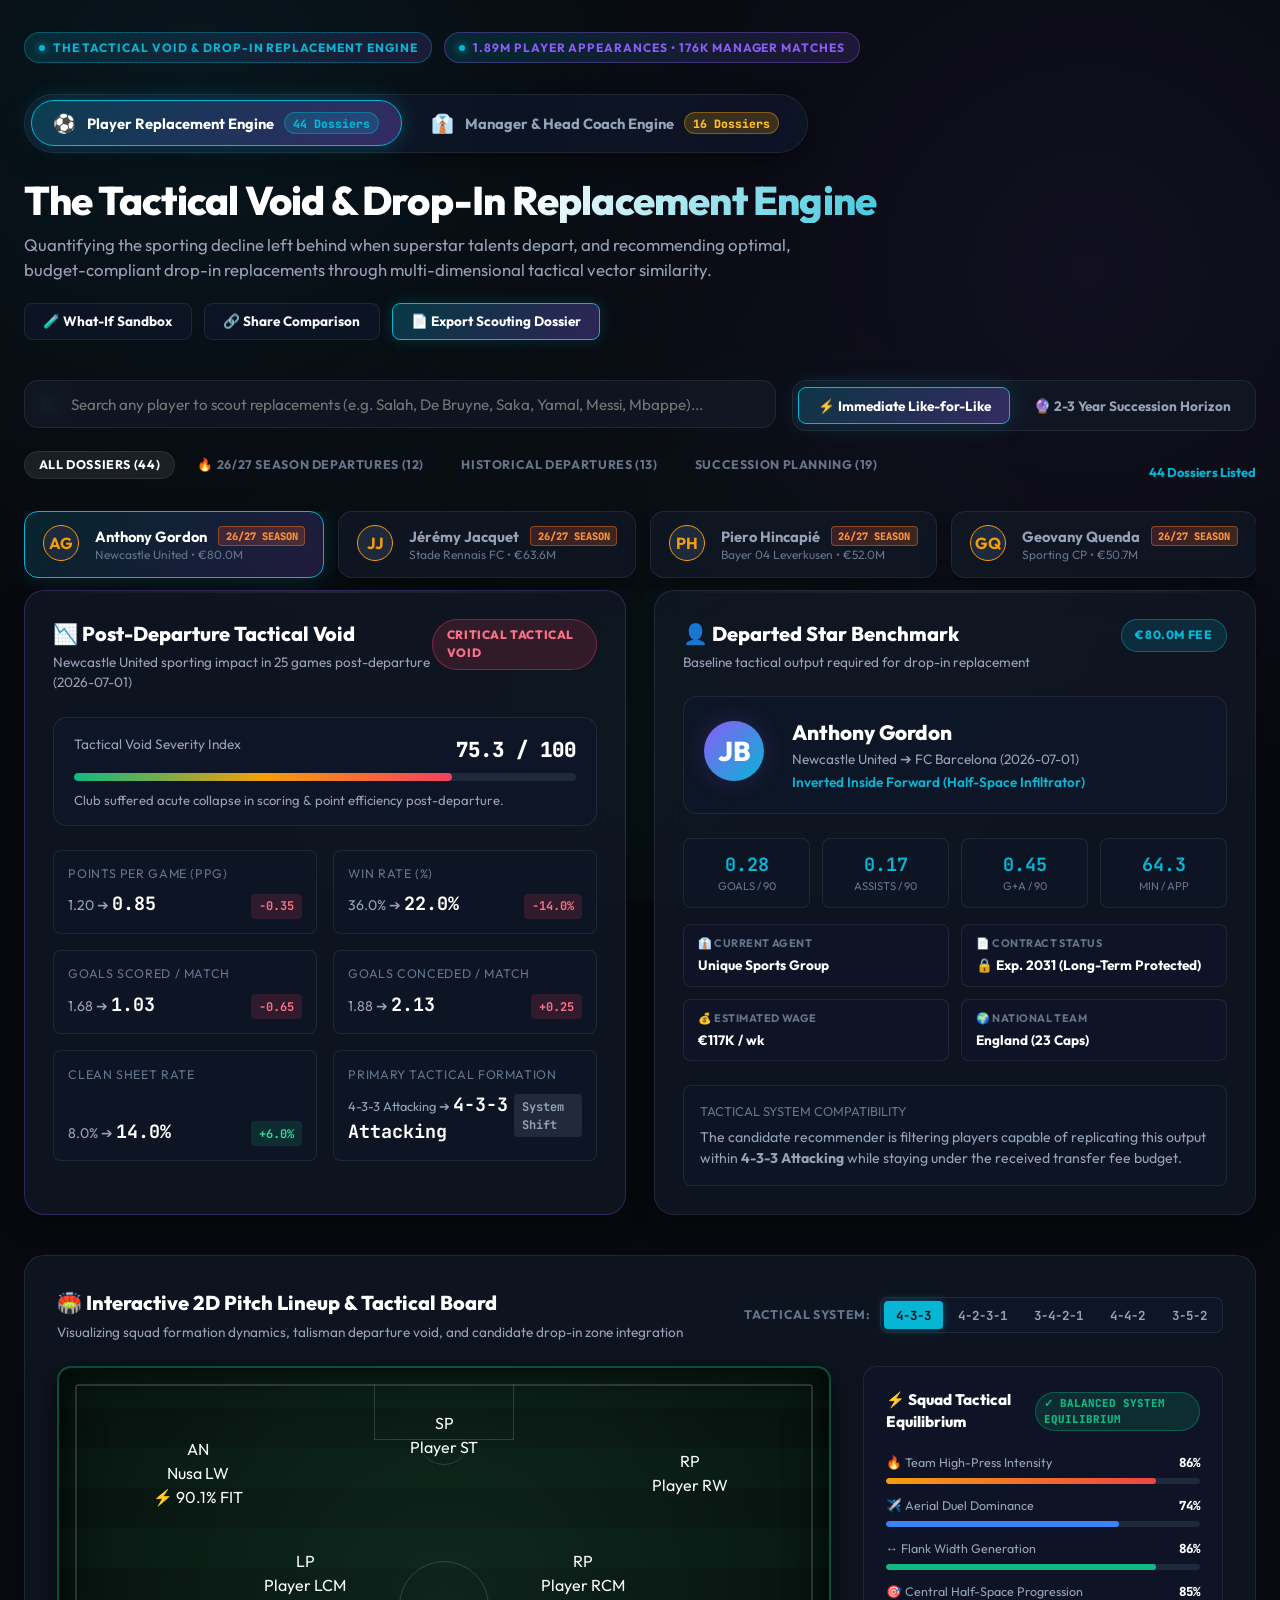
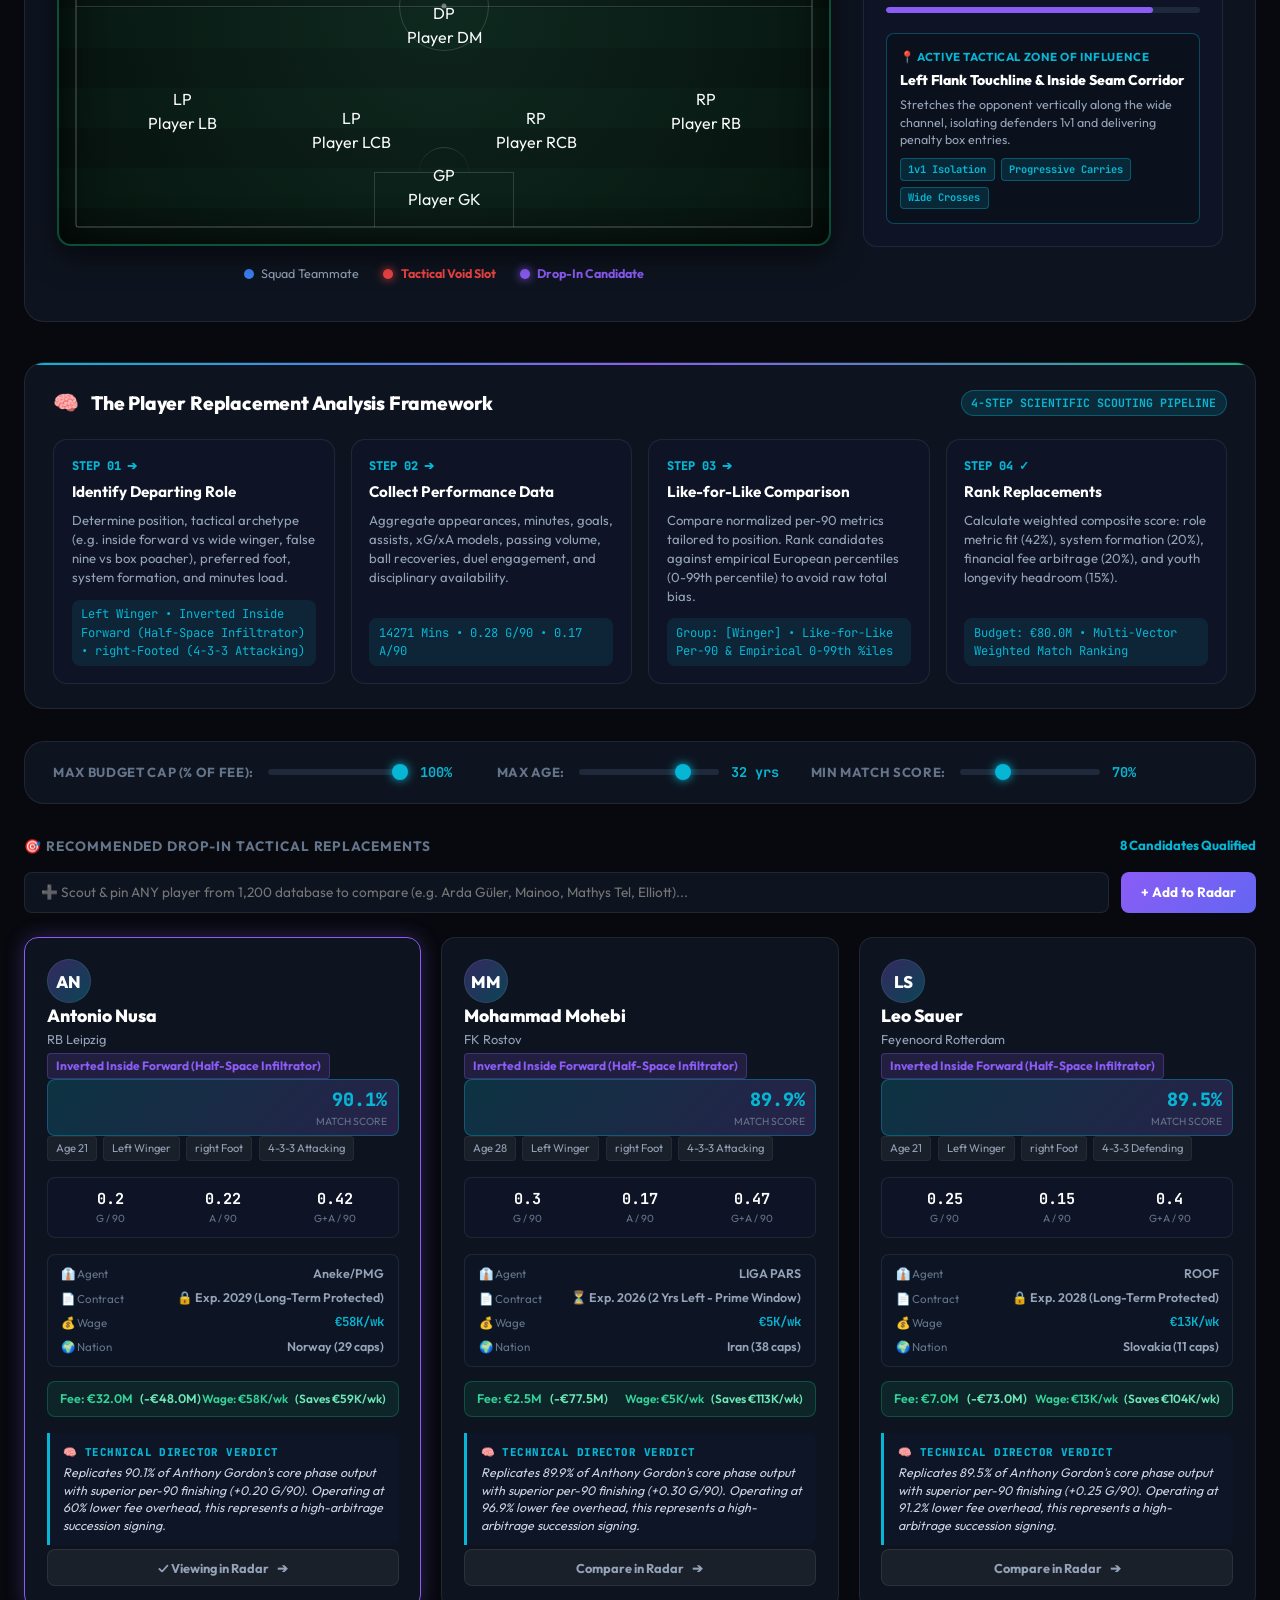
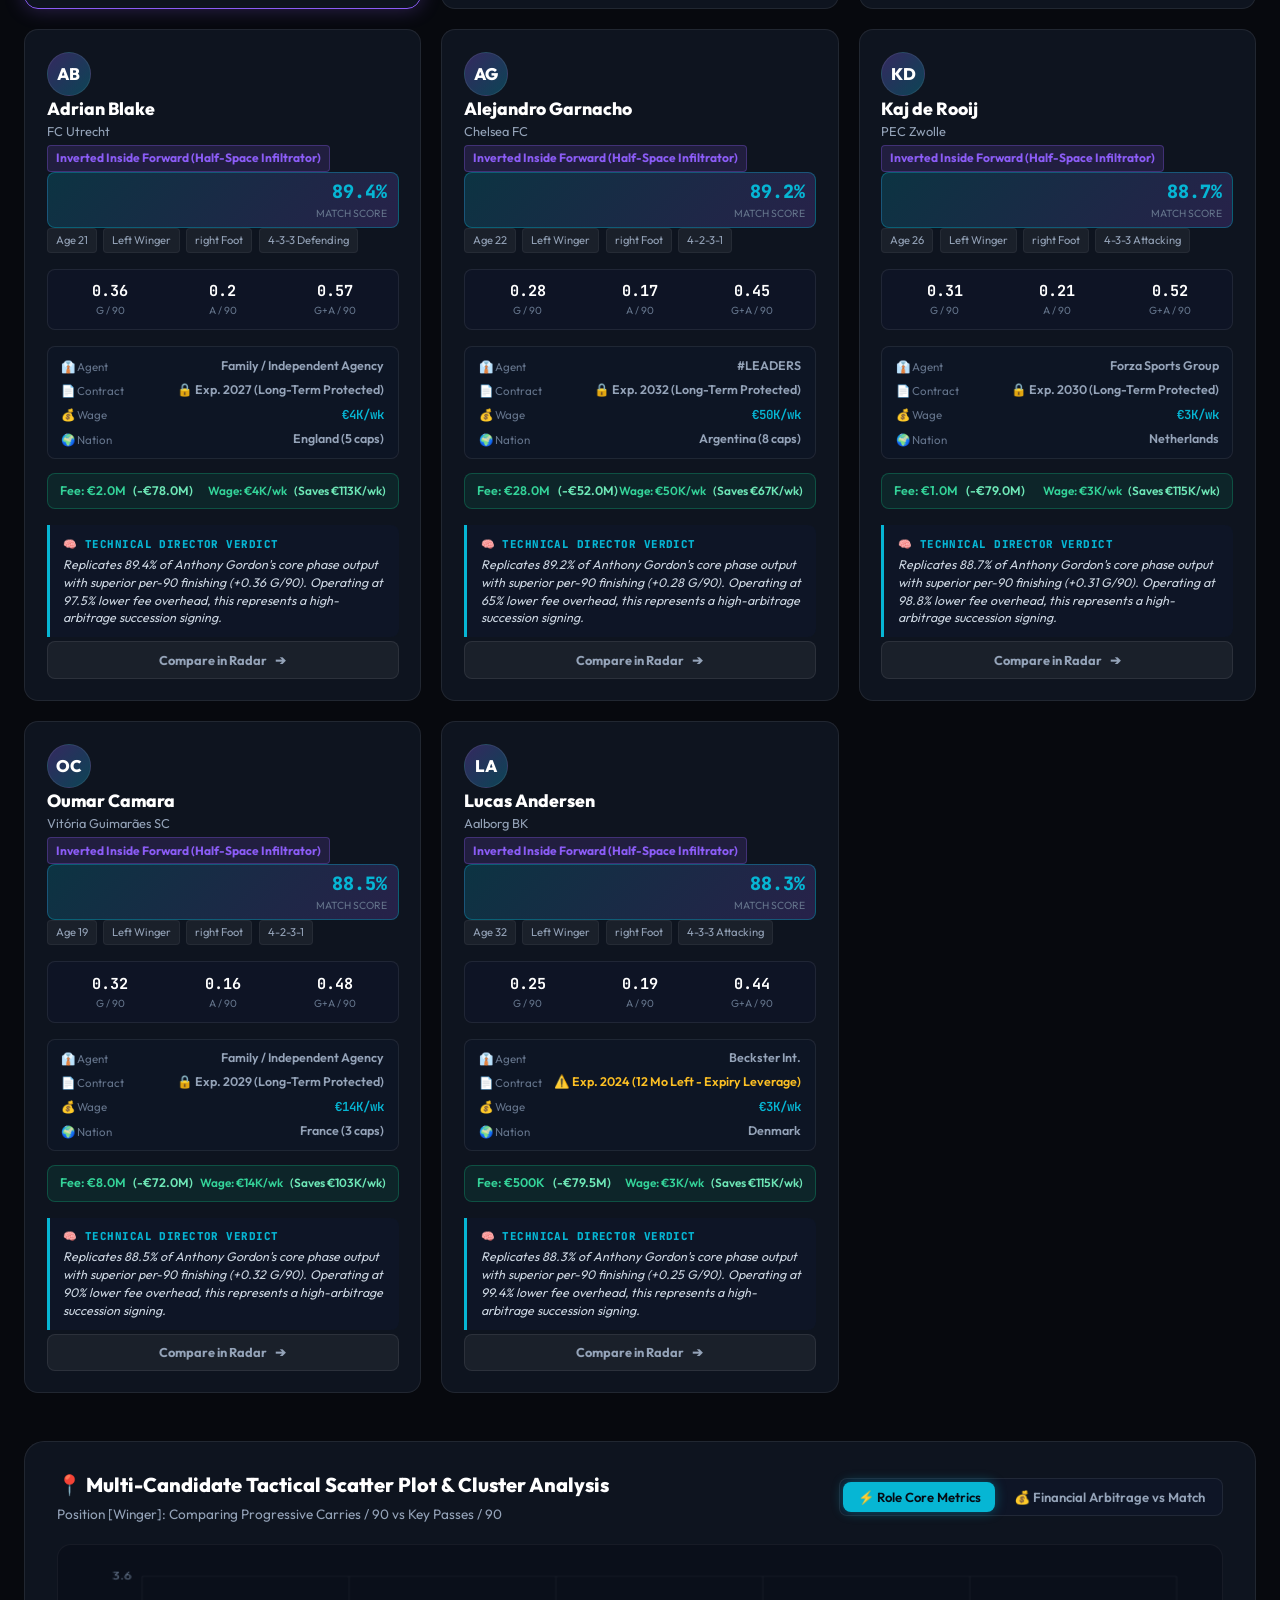
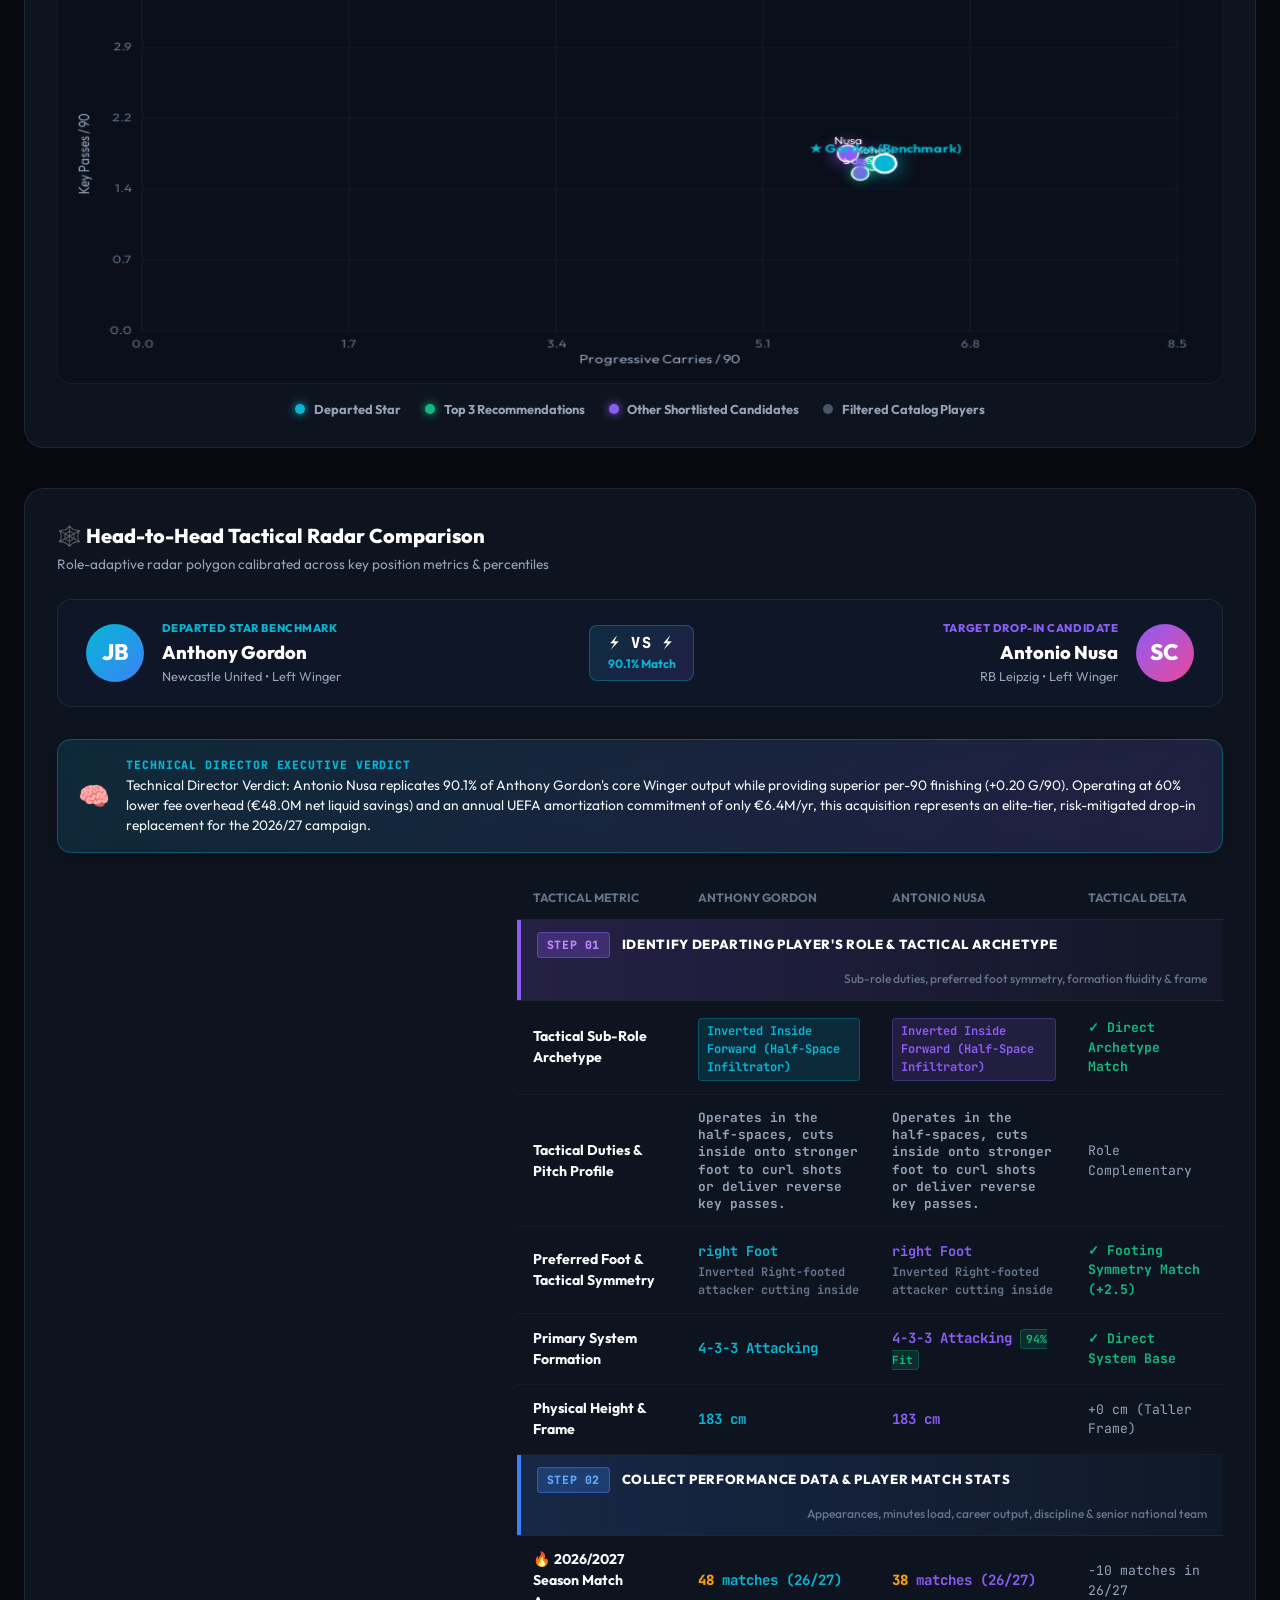
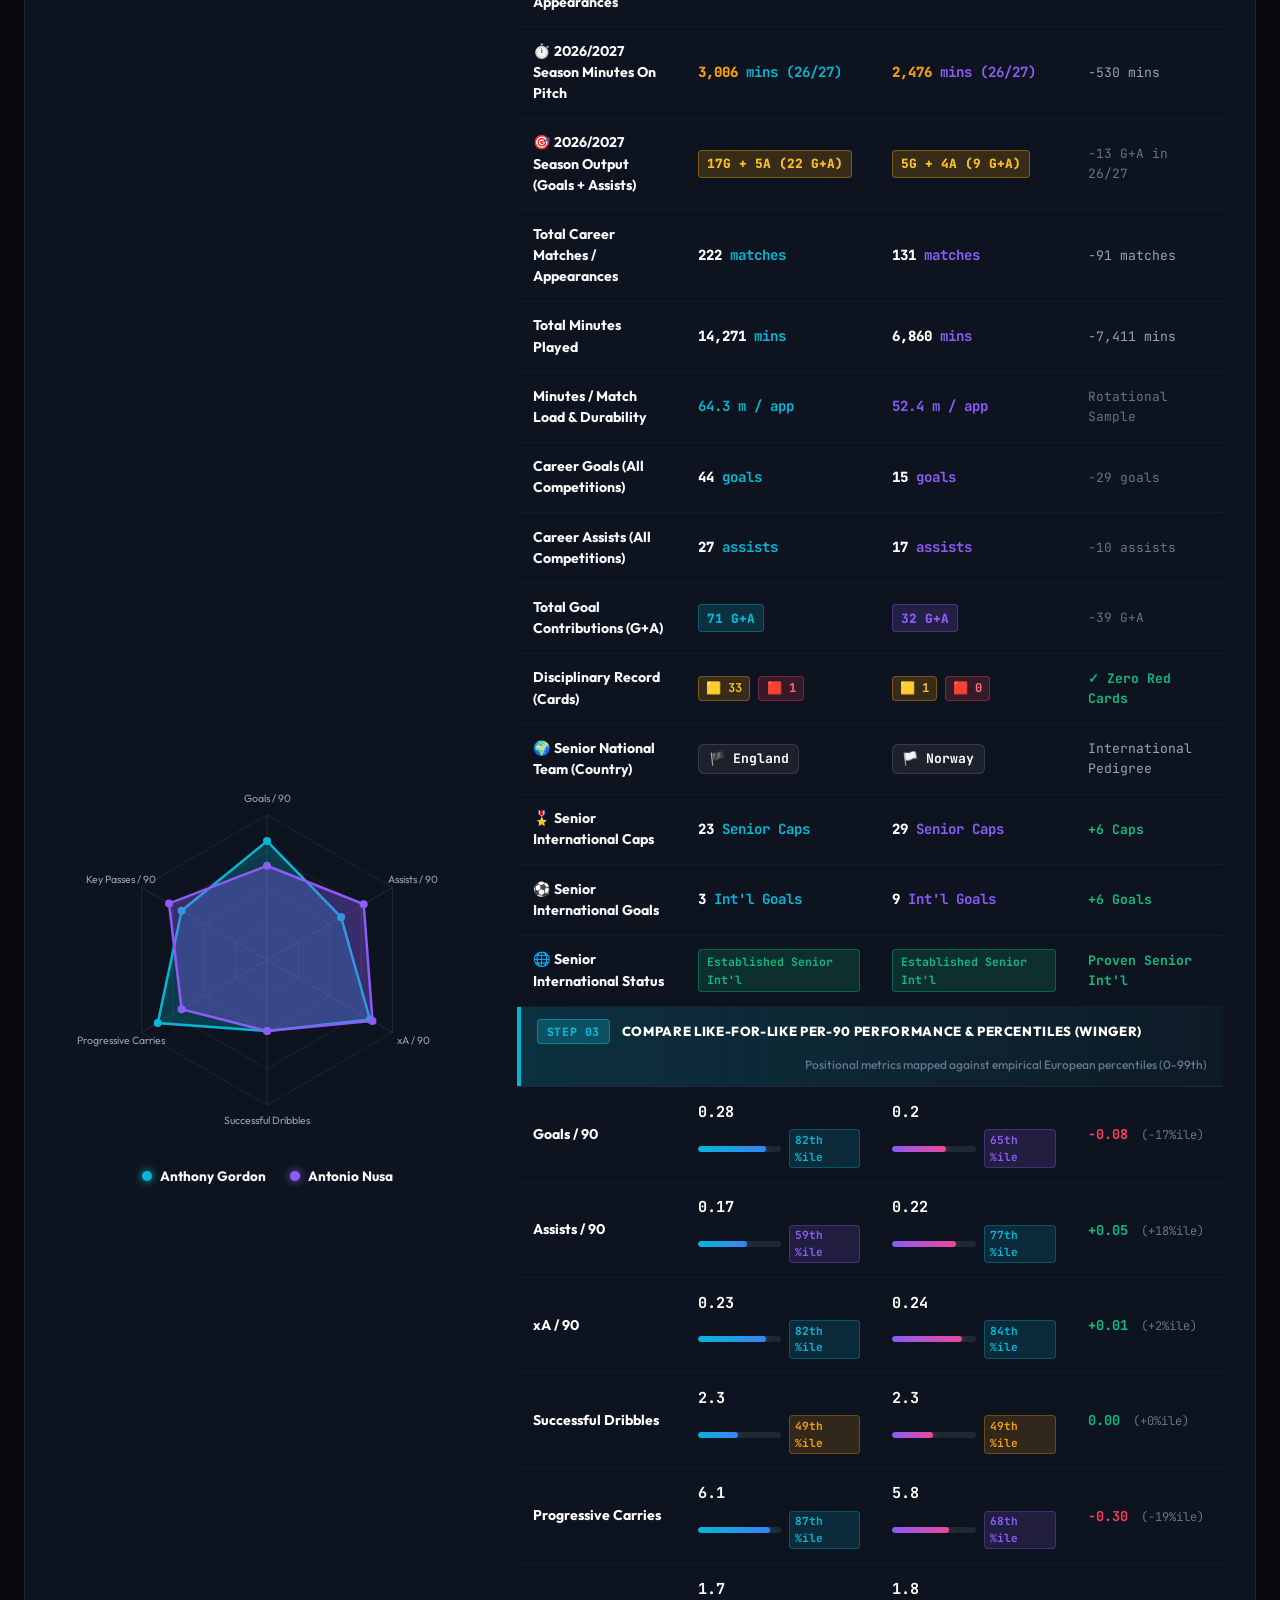
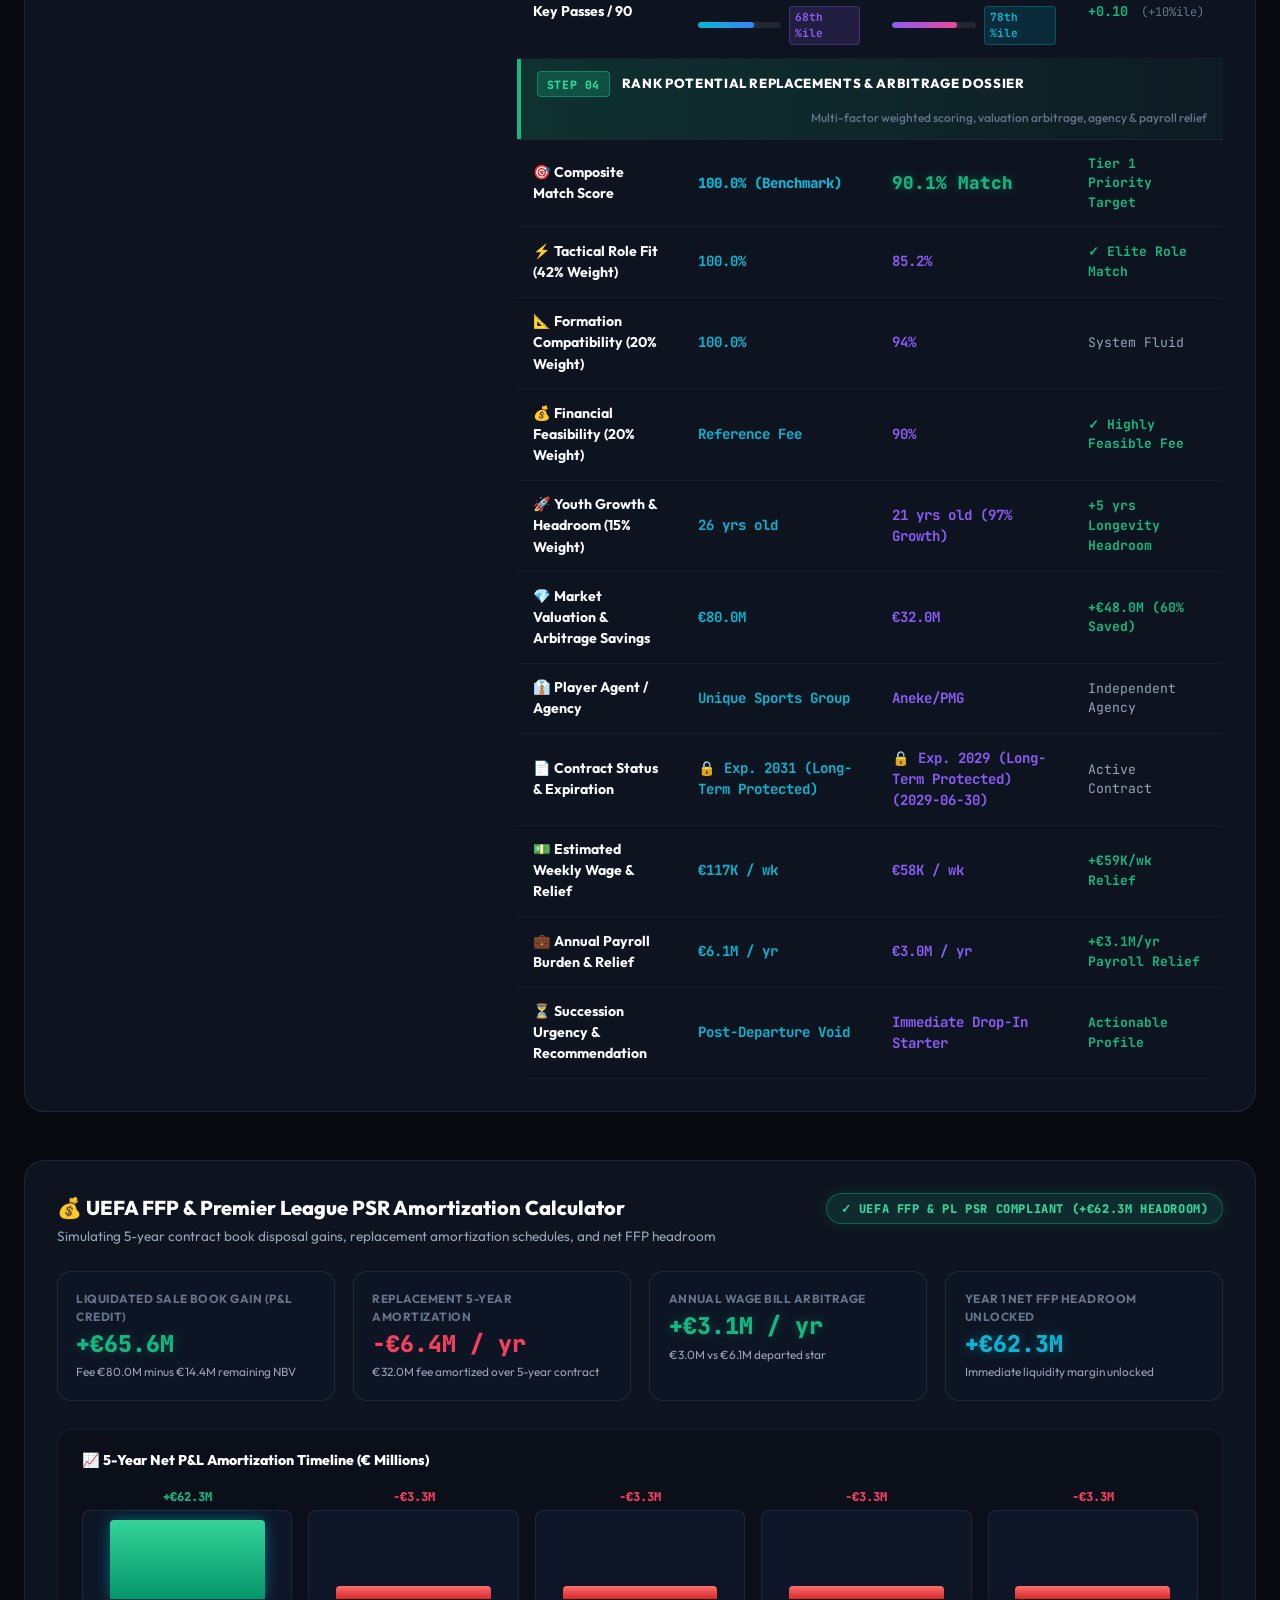
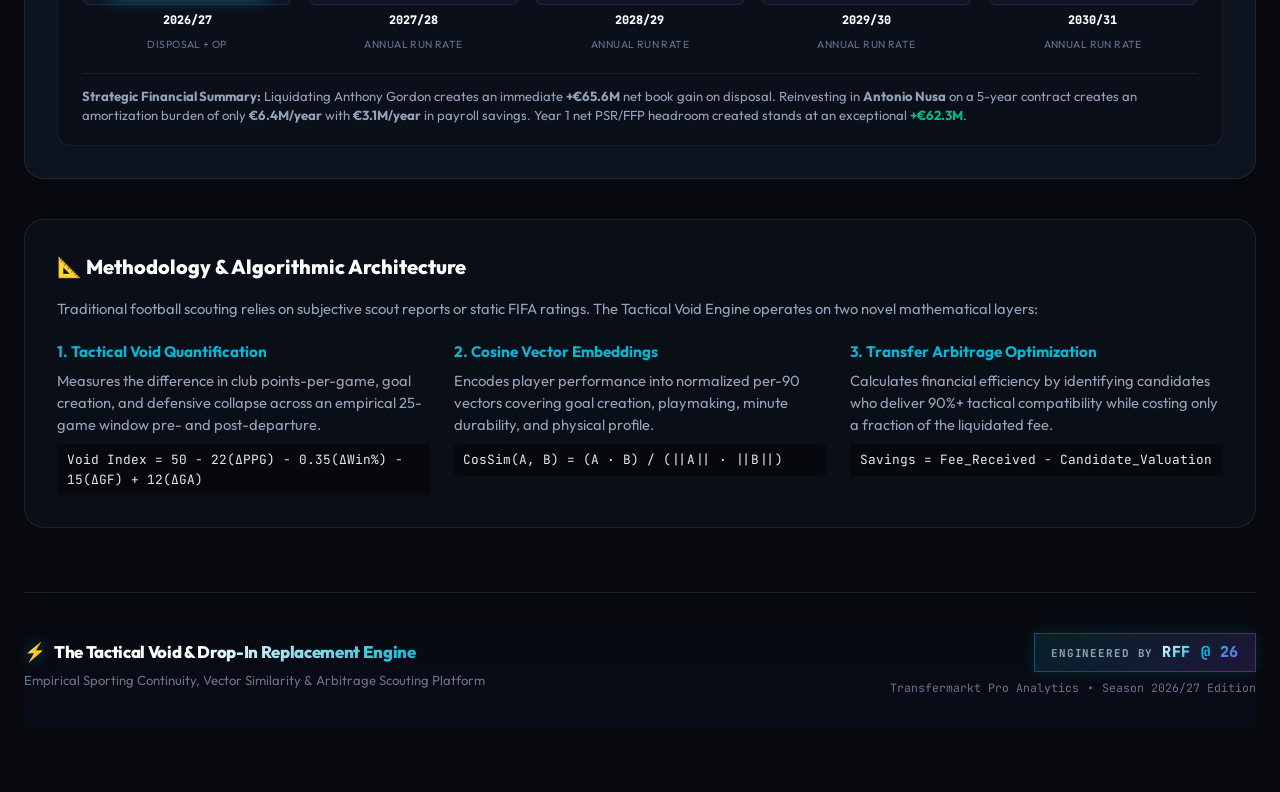
==== index.html @ aac69c8f "feat: complete all 6 advanced features suite + CatBoost & LightGBM ML models - 1. Interactive 2D Pit" ====
<!DOCTYPE html>
<html lang="en">
<head>
  <meta charset="UTF-8">
  <meta name="viewport" content="width=device-width, initial-scale=1.0">
  <title>The Tactical Void & Drop-In Replacement Engine | RFF @ 26</title>
  <meta name="description" content="Quantifying post-departure tactical voids and recommending budget-compliant drop-in tactical replacements using Transfermarkt data.">
  <link rel="preconnect" href="https://fonts.googleapis.com">
  <link rel="preconnect" href="https://fonts.gstatic.com" crossorigin>
  <link href="https://fonts.googleapis.com/css2?family=JetBrains+Mono:wght@400;600;700;800&family=Outfit:wght@400;500;600;700;800;900&display=swap" rel="stylesheet">
  <link rel="stylesheet" href="styles.css">
</head>
<body>
  <div class="app-layout">
    
    <!-- Top Hero Header -->
    <header class="hero-header">
      <div class="hero-badge-wrap">
        <span class="engine-badge" id="engineStatusBadge">The Tactical Void & Drop-In Replacement Engine</span>
        <span class="engine-badge" style="border-color: rgba(139,92,246,0.35); color: var(--accent-purple);" id="engineSubBadge">1.89M Player Appearances • 176K Manager Matches</span>
      </div>

      <!-- Entity Mode Switcher: Player Mode vs Head Coach Mode -->
      <div class="mode-switcher-container">
        <button class="mode-tab-btn active" id="btnModePlayers" title="Scout drop-in replacements for departing star footballers">
          <span class="mode-tab-icon">⚽</span>
          <span class="mode-tab-text">Player Replacement Engine</span>
          <span class="mode-tab-pill" id="pillPlayerCount">44 Dossiers</span>
        </button>
        <button class="mode-tab-btn" id="btnModeCoaches" title="Scout drop-in replacements for departing head coaches & managers">
          <span class="mode-tab-icon">👔</span>
          <span class="mode-tab-text">Manager & Head Coach Engine</span>
          <span class="mode-tab-pill coach-pill" id="pillCoachCount">16 Dossiers</span>
        </button>
      </div>

      <h1 class="hero-title" id="mainHeroTitle">The Tactical Void & Drop-In Replacement Engine</h1>
      <p class="hero-subtitle" id="mainHeroSubtitle">
        Quantifying the sporting decline left behind when superstar talents depart, and recommending optimal, budget-compliant drop-in replacements through multi-dimensional tactical vector similarity.
      </p>

      <!-- Executive Action Controls Bar -->
      <div class="executive-actions-bar">
        <button class="exec-btn" id="btnOpenSandbox" title="Simulate custom hypothetical departures for any player or coach">
          <span>🧪 What-If Sandbox</span>
        </button>
        <button class="exec-btn" id="btnShareFaceoff" title="Copy sharable deep link to this tactical comparison">
          <span>🔗 Share Comparison</span>
        </button>
        <button class="exec-btn exec-btn-accent" id="btnExportDossier" title="Generate and download club executive scouting dossier (PDF)">
          <span>📄 Export Scouting Dossier</span>
        </button>
      </div>
    </header>

    <!-- Search & Horizon Planning Control Bar -->
    <div class="player-search-wrap">
      <div class="search-input-box">
        <span class="search-icon">🔍</span>
        <input type="text" class="search-input" id="playerSearchInput" placeholder="Search any player to scout replacements (e.g. Salah, De Bruyne, Saka, Yamal, Messi, Mbappe)..." autocomplete="off">
        <div class="search-dropdown" id="searchDropdown"></div>
      </div>
      <div class="horizon-toggle-bar">
        <button class="horizon-btn active" id="btnHorizonImmediate" title="Immediate replacements ready to start right now">
          <span>⚡ Immediate Like-for-Like</span>
        </button>
        <button class="horizon-btn" id="btnHorizonSuccession" title="Young emerging talents aged 17-23 to groom over 2-3 seasons">
          <span>🔮 2-3 Year Succession Horizon</span>
        </button>
      </div>
    </div>

    <!-- Marquee Departure & Succession Dossiers Selector Track -->
    <section class="departure-section" aria-label="Marquee Transfers & Succession Dossiers">
      <div class="section-label-bar">
        <div class="category-tabs-track" id="categoryTabsTrack">
          <button class="cat-tab-btn active" id="tabAll">All Dossiers (44)</button>
          <button class="cat-tab-btn" id="tabSeason2627">🔥 26/27 Season Departures (12)</button>
          <button class="cat-tab-btn" id="tabHistorical">Historical Departures (13)</button>
          <button class="cat-tab-btn" id="tabSuccession">Succession Planning (19)</button>
        </div>
        <span id="transferCountLabel" style="font-size: 0.8rem; color: var(--accent-cyan); font-weight: 700;">44 High-Impact Dossiers</span>
      </div>
      <div class="player-chips-track" id="departureChipsTrack">
        <!-- Rendered dynamically via JavaScript -->
      </div>
    </section>

    <!-- Main Tactical Intelligence Grid: Left Void / Right Benchmark -->
    <section class="tactical-grid">
      
      <!-- Left Card: Post-Departure Void Analysis -->
      <article class="glass-card void-card" id="voidAnalysisCard">
        <div class="card-header-flex">
          <div>
            <h2 class="card-title">
              <span>📉 Post-Departure Tactical Void</span>
            </h2>
            <div class="card-subtext" id="voidSubtext">Club performance impact in 25 games post-departure</div>
          </div>
          <div id="voidSeverityPill" class="severity-pill severity-moderate">
            Moderate Deficit
          </div>
        </div>

        <!-- Void Severity Meter -->
        <div class="meter-container">
          <div class="meter-header">
            <span>Tactical Void Severity Index</span>
            <span class="meter-value-large" id="voidSeverityValue">73.1 / 100</span>
          </div>
          <div class="meter-track">
            <div class="meter-fill" id="voidMeterFill" style="width: 73.1%;"></div>
          </div>
          <p class="meter-desc" id="voidSeverityDesc">
            Noticeable drop in offensive dynamism or defensive stability without the talisman.
          </p>
        </div>

        <!-- Void Comparative Statistics Grid -->
        <div class="void-stats-grid">
          
          <div class="stat-metric-card">
            <span class="metric-title">Points Per Game (PPG)</span>
            <div class="metric-row">
              <span class="metric-pre-post" id="ppgPrePost">2.08 ➔ <strong>1.76</strong></span>
              <span class="delta-pill neg" id="ppgDelta">-0.32</span>
            </div>
          </div>

          <div class="stat-metric-card">
            <span class="metric-title">Win Rate (%)</span>
            <div class="metric-row">
              <span class="metric-pre-post" id="winRatePrePost">64.0% ➔ <strong>48.0%</strong></span>
              <span class="delta-pill neg" id="winRateDelta">-16.0%</span>
            </div>
          </div>

          <div class="stat-metric-card">
            <span class="metric-title">Goals Scored / Match</span>
            <div class="metric-row">
              <span class="metric-pre-post" id="gfPrePost">2.52 ➔ <strong>1.76</strong></span>
              <span class="delta-pill neg" id="gfDelta">-0.76</span>
            </div>
          </div>

          <div class="stat-metric-card">
            <span class="metric-title">Goals Conceded / Match</span>
            <div class="metric-row">
              <span class="metric-pre-post" id="gaPrePost">1.36 ➔ <strong>1.28</strong></span>
              <span class="delta-pill pos" id="gaDelta">-0.08</span>
            </div>
          </div>

          <div class="stat-metric-card">
            <span class="metric-title">Clean Sheet Rate</span>
            <div class="metric-row">
              <span class="metric-pre-post" id="csPrePost">28.0% ➔ <strong>28.0%</strong></span>
              <span class="delta-pill neutral" id="csDelta">+0.0%</span>
            </div>
          </div>

          <div class="stat-metric-card">
            <span class="metric-title">Primary Tactical Formation</span>
            <div class="metric-row">
              <span class="metric-pre-post" id="formationPrePost" style="font-size: 0.8rem;">4-3-3 ➔ <strong>4-2-3-1</strong></span>
              <span class="delta-pill neutral">System Shift</span>
            </div>
          </div>

        </div>
      </article>

      <!-- Right Card: Star Profile & Benchmark -->
      <article class="glass-card" id="starBenchmarkCard">
        <div class="card-header-flex">
          <div>
            <h2 class="card-title">
              <span>👤 Departed Star Benchmark</span>
            </h2>
            <div class="card-subtext">Baseline tactical output required for drop-in replacement</div>
          </div>
          <div class="severity-pill" style="background: rgba(6,182,212,0.15); border: 1px solid rgba(6,182,212,0.4); color: var(--accent-cyan);" id="starFeeTag">
            €127.0M Fee
          </div>
        </div>

        <div class="star-profile-box">
          <div class="star-avatar-wrapper">
            <img id="starPhoto" class="star-photo-avatar" src="" alt="Star Player" style="display: none;" onerror="this.style.display='none'; document.getElementById('starAvatar').style.display='flex';" />
            <div class="star-avatar-big" id="starAvatar">JB</div>
          </div>
          <div>
            <h3 class="star-text-title" id="starName">Jude Bellingham</h3>
            <p class="star-text-meta" id="starMeta">Borussia Dortmund ➔ Real Madrid (July 2023)</p>
            <p class="star-text-meta" id="starRoleTag" style="color: var(--accent-cyan); font-weight: 600; margin-top: 0.2rem;">
              Box-to-Box Engine & Creative Conductor
            </p>
          </div>
        </div>

        <div class="star-metric-pills">
          <div class="pill-stat">
            <div class="pill-stat-val" id="starG90">0.47</div>
            <div class="pill-stat-lbl">Goals / 90</div>
          </div>
          <div class="pill-stat">
            <div class="pill-stat-val" id="starA90">0.30</div>
            <div class="pill-stat-lbl">Assists / 90</div>
          </div>
          <div class="pill-stat">
            <div class="pill-stat-val" id="starGA90">0.77</div>
            <div class="pill-stat-lbl">G+A / 90</div>
          </div>
          <div class="pill-stat">
            <div class="pill-stat-val" id="starMinApp">57.8</div>
            <div class="pill-stat-lbl">Min / App</div>
          </div>
        </div>

        <!-- Star Contract, Agent, Wages, and National Team Dossier -->
        <div class="star-dossier-grid">
          <div class="dossier-pill">
            <span class="dossier-lbl">👔 Current Agent</span>
            <span class="dossier-val" id="starAgentName">Family / Direct</span>
          </div>
          <div class="dossier-pill">
            <span class="dossier-lbl">📄 Contract Status</span>
            <span class="dossier-val" id="starContractStatus">Expires June 2029</span>
          </div>
          <div class="dossier-pill">
            <span class="dossier-lbl">💰 Estimated Wage</span>
            <span class="dossier-val" id="starWages">€220K / wk</span>
          </div>
          <div class="dossier-pill">
            <span class="dossier-lbl">🌍 National Team</span>
            <span class="dossier-val" id="starNatTeam">England (53 Caps)</span>
          </div>
        </div>

        <div style="margin-top: 1.5rem; background: rgba(15,23,42,0.5); border: 1px solid var(--border-subtle); border-radius: var(--radius-sm); padding: 1rem;">
          <div style="font-size: 0.8rem; color: var(--text-muted); text-transform: uppercase; margin-bottom: 0.35rem;">Tactical System Compatibility</div>
          <p style="font-size: 0.88rem; color: var(--text-secondary);" id="systemCompatibilityText">
            The candidate recommender is filtering players capable of replicating this output within <strong>4-3-3 Attacking</strong> while staying under the received transfer fee budget.
          </p>
        </div>
      </article>

    </section>

    <!-- 2D Pitch Lineup & Tactical Board Section -->
    <section class="pitch-tactical-section" id="pitchTacticalSection" aria-label="Interactive Tactical Pitch Lineup">
      <div class="pitch-header-bar">
        <div>
          <h2 class="card-title">
            <span>🏟️ Interactive 2D Pitch Lineup & Tactical Board</span>
          </h2>
          <div class="card-subtext" id="pitchSubtext">
            Visualizing squad formation dynamics, talisman departure void, and candidate drop-in zone integration
          </div>
        </div>
        <div class="pitch-controls-wrap">
          <div class="formation-selector-group">
            <span class="formation-label">Tactical System:</span>
            <div class="formation-pills" id="formationPills">
              <button class="form-pill active" data-formation="4-3-3">4-3-3</button>
              <button class="form-pill" data-formation="4-2-3-1">4-2-3-1</button>
              <button class="form-pill" data-formation="3-4-2-1">3-4-2-1</button>
              <button class="form-pill" data-formation="4-4-2">4-4-2</button>
              <button class="form-pill" data-formation="3-5-2">3-5-2</button>
            </div>
          </div>
        </div>
      </div>

      <div class="pitch-layout-grid">
        <!-- The 2D Pitch Field Container -->
        <div class="pitch-field-card">
          <div class="pitch-turf" id="pitchTurf">
            <!-- Grass turf markings -->
            <div class="pitch-markings">
              <div class="pitch-outer-line"></div>
              <div class="pitch-halfway-line"></div>
              <div class="pitch-center-circle"></div>
              <div class="pitch-center-spot"></div>
              <div class="pitch-box-top"></div>
              <div class="pitch-penalty-arc-top"></div>
              <div class="pitch-box-bottom"></div>
              <div class="pitch-penalty-arc-bottom"></div>
            </div>

            <!-- Dynamic 11 Position Nodes -->
            <div class="pitch-nodes-container" id="pitchNodesContainer">
              <!-- Rendered dynamically via JavaScript -->
            </div>
          </div>

          <!-- Pitch Legend -->
          <div class="pitch-legend">
            <div class="pitch-legend-item">
              <span class="legend-color-dot" style="background: #3b82f6;"></span>
              <span>Squad Teammate</span>
            </div>
            <div class="pitch-legend-item">
              <span class="legend-color-dot" style="background: #ef4444; box-shadow: 0 0 10px #ef4444;"></span>
              <span style="color: #ef4444; font-weight: 700;">Tactical Void Slot</span>
            </div>
            <div class="pitch-legend-item">
              <span class="legend-color-dot" style="background: var(--accent-purple); box-shadow: 0 0 10px var(--accent-purple);"></span>
              <span style="color: var(--accent-purple); font-weight: 700;">Drop-In Candidate</span>
            </div>
          </div>
        </div>

        <!-- Squad Balance Metrics & Zone Intelligence Sidebar -->
        <div class="pitch-sidebar-card">
          <div class="sidebar-header">
            <h3 class="sidebar-title">⚡ Squad Tactical Equilibrium</h3>
            <span class="sidebar-badge" id="squadEquilibriumBadge">Balanced System</span>
          </div>

          <!-- 4 Squad Balance Meters -->
          <div class="squad-balance-group">
            <div class="balance-item">
              <div class="balance-label-row">
                <span>🔥 Team High-Press Intensity</span>
                <span class="balance-val" id="valPressIntensity">88%</span>
              </div>
              <div class="balance-bar-track">
                <div class="balance-bar-fill" id="fillPressIntensity" style="width: 88%;"></div>
              </div>
            </div>

            <div class="balance-item">
              <div class="balance-label-row">
                <span>✈️ Aerial Duel Dominance</span>
                <span class="balance-val" id="valAerialDom">74%</span>
              </div>
              <div class="balance-bar-track">
                <div class="balance-bar-fill" id="fillAerialDom" style="width: 74%; background: #3b82f6;"></div>
              </div>
            </div>

            <div class="balance-item">
              <div class="balance-label-row">
                <span>↔️ Flank Width Generation</span>
                <span class="balance-val" id="valWidthGen">91%</span>
              </div>
              <div class="balance-bar-track">
                <div class="balance-bar-fill" id="fillWidthGen" style="width: 91%; background: #10b981;"></div>
              </div>
            </div>

            <div class="balance-item">
              <div class="balance-label-row">
                <span>🎯 Central Half-Space Progression</span>
                <span class="balance-val" id="valCentralProg">86%</span>
              </div>
              <div class="balance-bar-track">
                <div class="balance-bar-fill" id="fillCentralProg" style="width: 86%; background: var(--accent-purple);"></div>
              </div>
            </div>
          </div>

          <!-- Active Tactical Zone Briefing Box -->
          <div class="tactical-zone-box" id="tacticalZoneBox">
            <div class="zone-box-title">📍 Active Tactical Zone of Influence</div>
            <div class="zone-name" id="zoneActiveName">Inverted Inside-Forward Channel</div>
            <p class="zone-desc" id="zoneActiveDesc">
              Occupies the opponent's defensive seam between fullback and center-back, cutting inside to generate shots and overload central playmakers.
            </p>
            <div class="zone-tags-row" id="zoneTagsRow">
              <span class="zone-pill">Zone 14 Penetration</span>
              <span class="zone-pill">Cutback Threat</span>
            </div>
          </div>
        </div>
      </div>
    </section>

    <!-- 4-Step Player Replacement Analysis Framework Walkthrough Card -->
    <section class="framework-stepper-card" id="frameworkCard">
      <div class="framework-stepper-header">
        <div class="framework-title-wrap">
          <span style="font-size: 1.3rem;">🧠</span>
          <h2 class="framework-main-title">The Player Replacement Analysis Framework</h2>
        </div>
        <span class="framework-step-badge">4-Step Scientific Scouting Pipeline</span>
      </div>

      <div class="steps-grid">
        <!-- Step 1 -->
        <div class="step-card">
          <div class="step-num-pill">
            <span>STEP 01</span>
            <span>➔</span>
          </div>
          <h3 class="step-name">Identify Departing Role</h3>
          <p class="step-desc">
            Determine position, tactical archetype (e.g. inside forward vs wide winger, false nine vs box poacher), preferred foot, system formation, and minutes load.
          </p>
          <div class="step-dynamic-tag" id="step1DynamicTag">
            Target: Central Midfield • Box-to-Box Engine
          </div>
        </div>

        <!-- Step 2 -->
        <div class="step-card">
          <div class="step-num-pill">
            <span>STEP 02</span>
            <span>➔</span>
          </div>
          <h3 class="step-name">Collect Performance Data</h3>
          <p class="step-desc">
            Aggregate appearances, minutes, goals, assists, xG/xA models, passing volume, ball recoveries, duel engagement, and disciplinary availability.
          </p>
          <div class="step-dynamic-tag" id="step2DynamicTag">
            Data: 1.89M Appearances • 20,480 Profiles
          </div>
        </div>

        <!-- Step 3 -->
        <div class="step-card">
          <div class="step-num-pill">
            <span>STEP 03</span>
            <span>➔</span>
          </div>
          <h3 class="step-name">Like-for-Like Comparison</h3>
          <p class="step-desc">
            Compare normalized per-90 metrics tailored to position. Rank candidates against empirical European percentiles (0-99th percentile) to avoid raw total bias.
          </p>
          <div class="step-dynamic-tag" id="step3DynamicTag">
            Position-Specific Per-90 & Percentile Bars
          </div>
        </div>

        <!-- Step 4 -->
        <div class="step-card">
          <div class="step-num-pill">
            <span>STEP 04</span>
            <span>✓</span>
          </div>
          <h3 class="step-name">Rank Replacements</h3>
          <p class="step-desc">
            Calculate weighted composite score: role metric fit (42%), system formation (20%), financial fee arbitrage (20%), and youth longevity headroom (15%).
          </p>
          <div class="step-dynamic-tag" id="step4DynamicTag">
            Ranked by Composite Suitability Index
          </div>
        </div>
      </div>
    </section>

    <!-- Scouting Controls / Filters -->
    <div class="filter-bar">
      <div class="filter-group">
        <span class="filter-label">Max Budget Cap (% of Fee):</span>
        <div class="slider-wrap">
          <input type="range" class="range-slider" id="budgetSlider" min="20" max="100" value="100" step="5">
          <span class="slider-val-tag" id="budgetSliderVal">100%</span>
        </div>
      </div>

      <div class="filter-group">
        <span class="filter-label">Max Age:</span>
        <div class="slider-wrap">
          <input type="range" class="range-slider" id="ageSlider" min="18" max="36" value="32" step="1">
          <span class="slider-val-tag" id="ageSliderVal">32 yrs</span>
        </div>
      </div>

      <div class="filter-group">
        <span class="filter-label">Min Match Score:</span>
        <div class="slider-wrap">
          <input type="range" class="range-slider" id="scoreSlider" min="60" max="95" value="70" step="1">
          <span class="slider-val-tag" id="scoreSliderVal">70%</span>
        </div>
      </div>
    </div>

    <!-- Drop-In Replacements Grid -->
    <section class="replacements-section" aria-label="Drop-in Tactical Replacements">
      <div class="section-label-bar">
        <span class="section-label" id="recsSectionLabel">🎯 Recommended Drop-In Tactical Replacements</span>
        <span id="filteredCandidatesCount" style="font-size: 0.82rem; color: var(--accent-cyan); font-weight: 700;">8 Candidates Found</span>
      </div>

      <!-- Custom Player Scouting & Comparison Bar -->
      <div class="custom-scout-bar">
        <input type="text" class="custom-scout-input" id="customCandInput" placeholder="➕ Scout & pin ANY player from 1,200 database to compare (e.g. Arda Güler, Mainoo, Mathys Tel, Elliott)..." autocomplete="off">
        <button class="custom-scout-btn" id="btnAddCustomCand">+ Add to Radar</button>
        <div class="search-dropdown" id="customCandDropdown" style="top: calc(100% + 4px);"></div>
      </div>

      <div class="rec-cards-grid" id="recCardsGrid">
        <!-- Rendered dynamically via JavaScript -->
      </div>
    </section>

    <!-- Multi-Candidate Tactical Scatter Plot Workbench -->
    <section class="scatter-section" id="scatterSection">
      <div class="scatter-header-bar">
        <div>
          <h2 class="card-title">
            <span>📍 Multi-Candidate Tactical Scatter Plot & Cluster Analysis</span>
          </h2>
          <div class="card-subtext" id="scatterSubtext">Visualizing drop-in candidate cluster across key position outputs</div>
        </div>
        <div class="scatter-mode-toggle">
          <button class="scatter-mode-btn active" id="btnScatterRoleMetrics">⚡ Role Core Metrics</button>
          <button class="scatter-mode-btn" id="btnScatterFinancial">💰 Financial Arbitrage vs Match</button>
        </div>
      </div>

      <div class="scatter-container">
        <canvas id="scatterCanvas" width="900" height="420"></canvas>
        <div class="scatter-tooltip" id="scatterTooltip"></div>
      </div>

      <div class="scatter-legend">
        <div><span class="scatter-legend-dot" style="background: var(--accent-cyan); box-shadow: 0 0 8px var(--accent-cyan);"></span> <strong id="scatterLegendStar">Departed Star</strong></div>
        <div><span class="scatter-legend-dot" style="background: #10b981; box-shadow: 0 0 8px #10b981;"></span> <strong>Top 3 Recommendations</strong></div>
        <div><span class="scatter-legend-dot" style="background: var(--accent-purple); box-shadow: 0 0 8px var(--accent-purple);"></span> <strong>Other Shortlisted Candidates</strong></div>
        <div><span class="scatter-legend-dot" style="background: #475569;"></span> <strong>Filtered Catalog Players</strong></div>
      </div>
    </section>

    <!-- Head-to-Head Tactical Radar Workbench -->
    <section class="radar-workbench">
      <div class="card-header-flex">
        <div>
          <h2 class="card-title">
            <span>🕸️ Head-to-Head Tactical Radar Comparison</span>
          </h2>
          <div class="card-subtext" id="radarSubtext">Role-adaptive radar polygon calibrated across key position metrics & percentiles</div>
        </div>
      </div>

      <!-- Face-off Photos Banner -->
      <div class="faceoff-banner" id="faceoffBanner">
        <div class="faceoff-player star-side">
          <div class="faceoff-avatar-wrap">
            <img id="faceoffStarImg" class="faceoff-photo" src="" alt="Star" style="display: none;" onerror="this.style.display='none'; document.getElementById('faceoffStarInitials').style.display='flex';" />
            <div id="faceoffStarInitials" class="faceoff-initials">JB</div>
          </div>
          <div class="faceoff-info">
            <div class="faceoff-tag">Departed Star Benchmark</div>
            <div class="faceoff-name" id="faceoffStarName">Jude Bellingham</div>
            <div class="faceoff-sub" id="faceoffStarClub">Borussia Dortmund</div>
          </div>
        </div>

        <div class="faceoff-vs-badge">
          <span class="vs-text">⚡ VS ⚡</span>
          <span class="vs-match-index" id="faceoffMatchScore">94.8% Match</span>
        </div>

        <div class="faceoff-player cand-side">
          <div class="faceoff-info" style="text-align: right;">
            <div class="faceoff-tag" style="color: var(--accent-purple);">Target Drop-In Candidate</div>
            <div class="faceoff-name" id="faceoffCandName">Selected Candidate</div>
            <div class="faceoff-sub" id="faceoffCandClub">Scouted Club</div>
          </div>
          <div class="faceoff-avatar-wrap">
            <img id="faceoffCandImg" class="faceoff-photo" src="" alt="Candidate" style="display: none;" onerror="this.style.display='none'; document.getElementById('faceoffCandInitials').style.display='flex';" />
            <div id="faceoffCandInitials" class="faceoff-initials" style="background: linear-gradient(135deg, var(--accent-purple), #ec4899);">SC</div>
          </div>
        </div>
      </div>

      <!-- Head-to-Head Technical Director Verdict Banner -->
      <div class="radar-verdict-banner" id="radarVerdictBanner">
        <div class="radar-verdict-icon">🧠</div>
        <div class="radar-verdict-body">
          <div class="radar-verdict-title">TECHNICAL DIRECTOR EXECUTIVE VERDICT</div>
          <p class="radar-verdict-text" id="radarVerdictText">
            Evaluating candidate compatibility, metric replication index, and fee arbitrage efficiency...
          </p>
        </div>
      </div>

      <div class="radar-layout">
        
        <!-- Radar Canvas -->
        <div class="radar-canvas-wrap">
          <canvas id="radarCanvas" width="380" height="380"></canvas>
          <div class="radar-legend">
            <div class="legend-item">
              <span class="legend-color-dot legend-star"></span>
              <span id="legendStarName">Departed Star</span>
            </div>
            <div class="legend-item">
              <span class="legend-color-dot legend-cand"></span>
              <span id="legendCandName">Selected Candidate</span>
            </div>
          </div>
        </div>

        <!-- Comparative Metrics Table -->
        <div class="comparison-table-wrap">
          <table class="comp-table">
            <thead>
              <tr>
                <th>Tactical Metric</th>
                <th id="thStarName">Departed Star</th>
                <th id="thCandName">Candidate</th>
                <th>Tactical Delta</th>
              </tr>
            </thead>
            <tbody id="compTableBody">
              <!-- Rendered dynamically via JavaScript -->
            </tbody>
          </table>
        </div>

      </div>
    </section>

    <!-- UEFA FFP & Premier League PSR Amortization Calculator Section -->
    <section class="ffp-section" id="ffpSection" aria-label="FFP and PSR Financial Amortization Audit">
      <div class="card-header-flex">
        <div>
          <h2 class="card-title">
            <span>💰 UEFA FFP & Premier League PSR Amortization Calculator</span>
          </h2>
          <div class="card-subtext" id="ffpSubtext">
            Simulating 5-year contract book disposal gains, replacement amortization schedules, and net FFP headroom
          </div>
        </div>
        <div class="ffp-status-pill ffp-safe" id="ffpComplianceBadge">
          ✓ UEFA FFP & PL PSR Fully Compliant
        </div>
      </div>

      <div class="ffp-grid">
        <!-- 4 Key Financial Metrics -->
        <div class="ffp-stat-card">
          <span class="ffp-stat-lbl">Liquidated Sale Book Gain (P&L Credit)</span>
          <div class="ffp-stat-val pos" id="ffpBookGain">+€105.0M</div>
          <span class="ffp-stat-sub" id="ffpBookGainSub">Fee €127.0M minus €22.0M NBV</span>
        </div>

        <div class="ffp-stat-card">
          <span class="ffp-stat-lbl">Replacement 5-Year Amortization</span>
          <div class="ffp-stat-val neg" id="ffpAmortPerYr">-€7.6M / yr</div>
          <span class="ffp-stat-sub" id="ffpAmortSub">€38.0M fee over 5-year contract</span>
        </div>

        <div class="ffp-stat-card">
          <span class="ffp-stat-lbl">Annual Wage Bill Arbitrage</span>
          <div class="ffp-stat-val pos" id="ffpWageSavings">+€6.9M / yr</div>
          <span class="ffp-stat-sub" id="ffpWageSub">€4.5M vs €11.4M departed star</span>
        </div>

        <div class="ffp-stat-card">
          <span class="ffp-stat-lbl">Year 1 Net FFP Headroom Unlocked</span>
          <div class="ffp-stat-val highlight" id="ffpYear1Headroom">+€104.3M</div>
          <span class="ffp-stat-sub">Immediate liquidity margin unlocked</span>
        </div>
      </div>

      <!-- 5-Year Financial P&L Timeline Projection Table/Chart -->
      <div class="ffp-timeline-box">
        <h3 class="timeline-title">📈 5-Year Net P&L Amortization Timeline (€ Millions)</h3>
        <div class="timeline-bars-grid" id="ffpTimelineBars">
          <!-- Dynamically generated 5 year bars via JavaScript -->
        </div>
        <div class="ffp-verdict-note" id="ffpVerdictNote">
          <strong>Strategic Financial Summary:</strong> Liquidating this star unlocks massive immediate accounting relief. Reinvesting in the target drop-in replacement on a 5-year contract leaves the club with <strong>+€104.3M</strong> in Year 1 FFP breathing room.
        </div>
      </div>
    </section>

    <!-- Methodological & Mathematical Dossier -->
    <section class="dossier-card">
      <h3 class="dossier-title">📐 Methodology & Algorithmic Architecture</h3>
      <p>
        Traditional football scouting relies on subjective scout reports or static FIFA ratings. The Tactical Void Engine operates on two novel mathematical layers:
      </p>

      <div class="dossier-grid">
        <div class="dossier-item">
          <h4>1. Tactical Void Quantification</h4>
          <p>
            Measures the difference in club points-per-game, goal creation, and defensive collapse across an empirical 25-game window pre- and post-departure.
          </p>
          <code class="dossier-code">Void Index = 50 - 22(ΔPPG) - 0.35(ΔWin%) - 15(ΔGF) + 12(ΔGA)</code>
        </div>

        <div class="dossier-item">
          <h4>2. Cosine Vector Embeddings</h4>
          <p>
            Encodes player performance into normalized per-90 vectors covering goal creation, playmaking, minute durability, and physical profile.
          </p>
          <code class="dossier-code">CosSim(A, B) = (A · B) / (||A|| · ||B||)</code>
        </div>

        <div class="dossier-item">
          <h4>3. Transfer Arbitrage Optimization</h4>
          <p>
            Calculates financial efficiency by identifying candidates who deliver 90%+ tactical compatibility while costing only a fraction of the liquidated fee.
          </p>
          <code class="dossier-code">Savings = Fee_Received - Candidate_Valuation</code>
        </div>
      </div>
    </section>

    <!-- Dedicated Application Footer: RFF @ 26 -->
    <footer class="app-footer">
      <div class="footer-inner">
        <div class="footer-brand-col">
          <div class="footer-logo">
            <span class="footer-logo-icon">⚡</span>
            <span class="footer-logo-text">The Tactical Void & Drop-In Replacement Engine</span>
          </div>
          <p class="footer-tagline">
            Empirical Sporting Continuity, Vector Similarity & Arbitrage Scouting Platform
          </p>
        </div>

        <div class="footer-signature-col">
          <div class="footer-sig-badge">
            <span class="sig-prefix">ENGINEERED BY</span>
            <span class="sig-name">RFF @ 26</span>
          </div>
          <div class="footer-meta-info">
            <span>Transfermarkt Pro Analytics</span>
            <span>•</span>
            <span>Season 2026/27 Edition</span>
          </div>
        </div>
      </div>
    </footer>

    <!-- What-If Custom Departure Sandbox Modal -->
    <div class="modal-overlay" id="sandboxModal" style="display: none;">
      <div class="modal-box">
        <div class="modal-header">
          <div class="modal-title-wrap">
            <span style="font-size: 1.4rem;">🧪</span>
            <div>
              <h3 class="modal-title">What-If Departure Simulation Sandbox</h3>
              <p class="modal-sub">Simulate hypothetical departures for ANY player or coach across European football</p>
            </div>
          </div>
          <button class="modal-close-btn" id="btnCloseSandbox" aria-label="Close Sandbox Modal">&times;</button>
        </div>

        <div class="modal-body">
          <div class="sandbox-search-wrap">
            <span class="search-icon">🔍</span>
            <input type="text" class="sandbox-search-input" id="sandboxSearchInput" placeholder="Search ANY player or coach to simulate (e.g. Saka, Musiala, Rodri, Saliba, Yamal, Arteta)..." autocomplete="off">
            <div class="search-dropdown" id="sandboxSearchDropdown"></div>
          </div>

          <div class="sandbox-results-panel" id="sandboxResultsPanel" style="display: none;">
            <div class="sandbox-hero-box" id="sandboxHeroBox"></div>
            <div class="sandbox-void-meter-wrap" id="sandboxVoidMeterWrap"></div>
            <div class="sandbox-recs-title">🎯 Instant Recommended Drop-In Replacements:</div>
            <div class="sandbox-recs-grid" id="sandboxRecsGrid"></div>
            <button class="sandbox-apply-btn" id="btnApplySandbox">🚀 Load as Active Departure in Dashboard</button>
          </div>
        </div>
      </div>
    </div>

    <!-- Executive Scouting Dossier Printable Modal -->
    <div class="modal-overlay" id="dossierModal" style="display: none;">
      <div class="modal-box dossier-modal-box">
        <div class="modal-header no-print">
          <div class="modal-title-wrap">
            <span style="font-size: 1.4rem;">📄</span>
            <div>
              <h3 class="modal-title">Official Club Executive Scouting Dossier</h3>
              <p class="modal-sub">Confidential Sporting Director Technical Transfer Briefing</p>
            </div>
          </div>
          <div class="modal-actions-right">
            <button class="dossier-print-btn" id="btnPrintDossier">🖨️ Print / Save as PDF</button>
            <button class="modal-close-btn" id="btnCloseDossier" aria-label="Close Dossier Modal">&times;</button>
          </div>
        </div>

        <div class="dossier-printable-content" id="dossierPrintableContent">
          <!-- Dynamically populated executive briefing report via JavaScript -->
        </div>
      </div>
    </div>

    <!-- Toast Notification Banner -->
    <div class="toast-banner" id="toastBanner" style="display: none;">
      <span class="toast-icon">⚡</span>
      <span class="toast-message" id="toastMessage">Link copied to clipboard!</span>
    </div>

  </div>

  <script src="data.js"></script>
  <script src="app.js"></script>
</body>
</html>
---- styles.css ----
/* ==========================================================================
   TACTICAL VOID & DROP-IN REPLACEMENT ENGINE - DESIGN SYSTEM
   Modern Dark Glassmorphic Aesthetic with Neon Accents
   ========================================================================== */

:root {
  --bg-deep: #07090e;
  --bg-surface: #0e131f;
  --bg-card: rgba(18, 24, 38, 0.75);
  --bg-card-hover: rgba(26, 35, 56, 0.9);
  --bg-input: #131a29;
  
  --border-subtle: rgba(255, 255, 255, 0.08);
  --border-highlight: rgba(6, 182, 212, 0.35);
  --border-glow: rgba(139, 92, 246, 0.35);

  --accent-cyan: #06b6d4;
  --accent-cyan-glow: rgba(6, 182, 212, 0.25);
  --accent-purple: #8b5cf6;
  --accent-purple-glow: rgba(139, 92, 246, 0.25);
  --accent-emerald: #10b981;
  --accent-emerald-glow: rgba(16, 185, 129, 0.2);
  --accent-amber: #f59e0b;
  --accent-rose: #f43f5e;

  --text-primary: #f8fafc;
  --text-secondary: #94a3b8;
  --text-muted: #64748b;

  --font-main: 'Outfit', -apple-system, BlinkMacSystemFont, 'Segoe UI', Roboto, sans-serif;
  --font-mono: 'JetBrains Mono', 'Fira Code', monospace;

  --radius-sm: 8px;
  --radius-md: 14px;
  --radius-lg: 20px;
  --radius-xl: 28px;
  
  --shadow-card: 0 10px 30px -10px rgba(0, 0, 0, 0.6);
  --shadow-glow-cyan: 0 0 25px rgba(6, 182, 212, 0.2);
  --shadow-glow-purple: 0 0 25px rgba(139, 92, 246, 0.2);
}

* {
  box-sizing: border-box;
  margin: 0;
  padding: 0;
}

body {
  background-color: var(--bg-deep);
  background-image: 
    radial-gradient(circle at 15% 10%, rgba(6, 182, 212, 0.08) 0%, transparent 40%),
    radial-gradient(circle at 85% 30%, rgba(139, 92, 246, 0.08) 0%, transparent 45%),
    radial-gradient(circle at 50% 80%, rgba(16, 185, 129, 0.05) 0%, transparent 50%);
  background-attachment: fixed;
  color: var(--text-primary);
  font-family: var(--font-main);
  line-height: 1.5;
  min-height: 100vh;
  overflow-x: hidden;
  -webkit-font-smoothing: antialiased;
}

/* App Container */
.app-layout {
  max-width: 1400px;
  margin: 0 auto;
  padding: 2rem 1.5rem 4rem;
}

/* Header & Hero */
.hero-header {
  margin-bottom: 2.5rem;
  position: relative;
}

.hero-badge-wrap {
  display: flex;
  align-items: center;
  gap: 0.75rem;
  margin-bottom: 0.75rem;
  flex-wrap: wrap;
}

.engine-badge {
  background: linear-gradient(135deg, rgba(6, 182, 212, 0.15), rgba(139, 92, 246, 0.15));
  border: 1px solid var(--border-highlight);
  color: var(--accent-cyan);
  font-size: 0.75rem;
  font-weight: 700;
  letter-spacing: 0.08em;
  padding: 0.35rem 0.85rem;
  border-radius: 9999px;
  text-transform: uppercase;
  display: inline-flex;
  align-items: center;
  gap: 0.5rem;
}

.engine-badge::before {
  content: '';
  width: 6px;
  height: 6px;
  background: var(--accent-cyan);
  border-radius: 50%;
  box-shadow: 0 0 8px var(--accent-cyan);
  animation: pulse-dot 2s infinite ease-in-out;
}

@keyframes pulse-dot {
  0%, 100% { opacity: 1; transform: scale(1); }
  50% { opacity: 0.4; transform: scale(0.8); }
}

/* Entity Mode Switcher: Player Mode vs Head Coach Mode */
.mode-switcher-container {
  display: inline-flex;
  background: rgba(15, 23, 42, 0.75);
  border: 1px solid var(--border-subtle);
  border-radius: 9999px;
  padding: 0.35rem;
  gap: 0.45rem;
  margin: 1.15rem 0 1.5rem 0;
  backdrop-filter: blur(16px);
  box-shadow: 0 10px 25px rgba(0, 0, 0, 0.4);
}

.mode-tab-btn {
  background: transparent;
  border: 1px solid transparent;
  border-radius: 9999px;
  padding: 0.65rem 1.35rem;
  color: var(--text-secondary);
  font-family: inherit;
  font-size: 0.92rem;
  font-weight: 700;
  cursor: pointer;
  display: flex;
  align-items: center;
  gap: 0.65rem;
  transition: all 0.25s cubic-bezier(0.16, 1, 0.3, 1);
}

.mode-tab-btn:hover {
  color: #fff;
  background: rgba(255, 255, 255, 0.06);
}

.mode-tab-btn.active {
  background: linear-gradient(135deg, rgba(6, 182, 212, 0.25), rgba(139, 92, 246, 0.3));
  border-color: var(--accent-cyan);
  color: #fff;
  box-shadow: 0 0 20px rgba(6, 182, 212, 0.3);
}

.mode-tab-icon {
  font-size: 1.15rem;
}

.mode-tab-pill {
  font-family: var(--font-mono);
  font-size: 0.72rem;
  font-weight: 800;
  padding: 0.15rem 0.5rem;
  border-radius: 9999px;
  background: rgba(6, 182, 212, 0.2);
  color: var(--accent-cyan);
  border: 1px solid rgba(6, 182, 212, 0.4);
}

.mode-tab-pill.coach-pill {
  background: rgba(245, 158, 11, 0.2);
  color: #fbbf24;
  border-color: rgba(245, 158, 11, 0.4);
}

.hero-title {
  font-size: 2.5rem;
  font-weight: 800;
  letter-spacing: -0.02em;
  line-height: 1.15;
  margin-bottom: 0.6rem;
  background: linear-gradient(120deg, #ffffff 40%, var(--accent-cyan) 80%, var(--accent-purple) 100%);
  -webkit-background-clip: text;
  background-clip: text;
  -webkit-text-fill-color: transparent;
}

.hero-subtitle {
  color: var(--text-secondary);
  font-size: 1.05rem;
  max-width: 780px;
}

/* Search & Horizon Planning Control Bar */
.player-search-wrap {
  display: grid;
  grid-template-columns: 1fr auto;
  gap: 1rem;
  margin-bottom: 1.25rem;
  position: relative;
}

@media (max-width: 800px) {
  .player-search-wrap {
    grid-template-columns: 1fr;
  }
}

.search-input-box {
  position: relative;
  width: 100%;
}

.search-input {
  width: 100%;
  background: var(--bg-card);
  border: 1px solid var(--border-subtle);
  border-radius: var(--radius-md);
  padding: 0.85rem 1.25rem 0.85rem 2.85rem;
  color: #fff;
  font-family: inherit;
  font-size: 0.95rem;
  outline: none;
  transition: all 0.25s ease;
  backdrop-filter: blur(12px);
}

.search-input:focus {
  border-color: var(--accent-cyan);
  box-shadow: var(--shadow-glow-cyan);
  background: rgba(18, 24, 38, 0.95);
}

.search-icon {
  position: absolute;
  left: 1rem;
  top: 50%;
  transform: translateY(-50%);
  color: var(--text-muted);
  font-size: 1rem;
  pointer-events: none;
}

.search-dropdown {
  position: absolute;
  top: calc(100% + 6px);
  left: 0;
  right: 0;
  background: #0f172a;
  border: 1px solid var(--border-highlight);
  border-radius: var(--radius-md);
  max-height: 280px;
  overflow-y: auto;
  z-index: 100;
  box-shadow: 0 15px 35px rgba(0, 0, 0, 0.8);
  display: none;
  backdrop-filter: blur(16px);
}

.search-item {
  padding: 0.75rem 1.25rem;
  display: flex;
  justify-content: space-between;
  align-items: center;
  cursor: pointer;
  border-bottom: 1px solid rgba(255, 255, 255, 0.05);
  transition: background 0.15s;
}

.search-item:hover, .search-item.highlighted {
  background: rgba(6, 182, 212, 0.15);
}

.search-item-name {
  font-weight: 700;
  color: #fff;
  font-size: 0.92rem;
}

.search-item-meta {
  font-size: 0.78rem;
  color: var(--text-muted);
}

.search-item-tag {
  font-size: 0.75rem;
  font-family: var(--font-mono);
  color: var(--accent-cyan);
  font-weight: 700;
}

/* Horizon Planning Mode Toggle (Immediate vs 2-3 Yr Succession) */
.horizon-toggle-bar {
  display: inline-flex;
  background: var(--bg-card);
  border: 1px solid var(--border-subtle);
  border-radius: var(--radius-md);
  padding: 0.35rem;
  gap: 0.35rem;
  backdrop-filter: blur(12px);
}

.horizon-btn {
  background: transparent;
  border: none;
  border-radius: var(--radius-sm);
  padding: 0.55rem 1.15rem;
  color: var(--text-secondary);
  font-family: inherit;
  font-size: 0.85rem;
  font-weight: 700;
  cursor: pointer;
  transition: all 0.25s cubic-bezier(0.16, 1, 0.3, 1);
  display: flex;
  align-items: center;
  gap: 0.5rem;
  white-space: nowrap;
}

.horizon-btn:hover {
  color: #fff;
}

.horizon-btn.active {
  background: linear-gradient(135deg, rgba(6, 182, 212, 0.2), rgba(139, 92, 246, 0.3));
  border: 1px solid var(--accent-cyan);
  color: #fff;
  box-shadow: var(--shadow-glow-cyan);
}

/* Category Filter Tabs (All / Historical / Succession) */
.category-tabs-track {
  display: flex;
  gap: 0.5rem;
  margin-bottom: 0.85rem;
  overflow-x: auto;
  max-width: 100%;
  -webkit-overflow-scrolling: touch;
  scrollbar-width: none;
  padding-bottom: 2px;
}

.category-tabs-track::-webkit-scrollbar {
  display: none;
}

.cat-tab-btn {
  background: transparent;
  border: 1px solid transparent;
  color: var(--text-muted);
  font-family: inherit;
  font-size: 0.78rem;
  font-weight: 700;
  padding: 0.35rem 0.85rem;
  border-radius: 999px;
  cursor: pointer;
  transition: all 0.2s;
  text-transform: uppercase;
  letter-spacing: 0.05em;
  white-space: nowrap;
  flex-shrink: 0;
}

.cat-tab-btn:hover {
  color: var(--text-secondary);
}

.cat-tab-btn.active {
  background: rgba(255, 255, 255, 0.08);
  border-color: var(--border-subtle);
  color: #fff;
}

/* Custom Scout Add Bar in Recommendations */
.custom-scout-bar {
  display: flex;
  gap: 0.75rem;
  margin-bottom: 1.5rem;
  position: relative;
}

.custom-scout-input {
  flex: 1;
  background: var(--bg-card);
  border: 1px solid var(--border-subtle);
  border-radius: var(--radius-sm);
  padding: 0.65rem 1rem;
  color: #fff;
  font-family: inherit;
  font-size: 0.85rem;
  outline: none;
  transition: border-color 0.2s;
}

.custom-scout-input:focus {
  border-color: var(--accent-purple);
  box-shadow: var(--shadow-glow-purple);
}

.custom-scout-btn {
  background: linear-gradient(135deg, var(--accent-purple), #6366f1);
  border: none;
  border-radius: var(--radius-sm);
  color: #fff;
  padding: 0.65rem 1.25rem;
  font-family: inherit;
  font-weight: 700;
  font-size: 0.85rem;
  cursor: pointer;
  transition: opacity 0.2s;
  white-space: nowrap;
}

.custom-scout-btn:hover {
  opacity: 0.9;
}

.pinned-badge {
  background: rgba(245, 158, 11, 0.15);
  border: 1px solid rgba(245, 158, 11, 0.4);
  color: #fbbf24;
  font-size: 0.65rem;
  font-weight: 800;
  padding: 0.15rem 0.45rem;
  border-radius: 4px;
  text-transform: uppercase;
  letter-spacing: 0.05em;
  margin-bottom: 0.4rem;
  display: inline-block;
}

.section-label-bar {
  display: flex;
  justify-content: space-between;
  align-items: center;
  margin-bottom: 1rem;
}

.section-label {
  font-size: 0.85rem;
  text-transform: uppercase;
  letter-spacing: 0.07em;
  color: var(--text-muted);
  font-weight: 700;
  display: flex;
  align-items: center;
  gap: 0.5rem;
}

.player-chips-track {
  display: flex;
  gap: 0.85rem;
  overflow-x: auto;
  padding-bottom: 0.75rem;
  scrollbar-width: thin;
  scrollbar-color: var(--border-subtle) transparent;
}

.player-chips-track::-webkit-scrollbar {
  height: 5px;
}
.player-chips-track::-webkit-scrollbar-thumb {
  background: var(--border-subtle);
  border-radius: 4px;
}

.chip-btn {
  background: var(--bg-card);
  border: 1px solid var(--border-subtle);
  border-radius: var(--radius-md);
  padding: 0.85rem 1.15rem;
  color: var(--text-secondary);
  cursor: pointer;
  display: flex;
  align-items: center;
  gap: 0.85rem;
  white-space: nowrap;
  transition: all 0.25s cubic-bezier(0.16, 1, 0.3, 1);
  box-shadow: var(--shadow-card);
  backdrop-filter: blur(12px);
  font-family: inherit;
  text-align: left;
}

.chip-btn:hover {
  background: var(--bg-card-hover);
  border-color: rgba(6, 182, 212, 0.4);
  transform: translateY(-2px);
  color: var(--text-primary);
}

.chip-btn.active {
  background: linear-gradient(135deg, rgba(6, 182, 212, 0.15), rgba(139, 92, 246, 0.2));
  border-color: var(--accent-cyan);
  box-shadow: var(--shadow-glow-cyan);
  color: #ffffff;
}

.chip-avatar {
  width: 36px;
  height: 36px;
  border-radius: 50%;
  background: #1e293b;
  display: flex;
  align-items: center;
  justify-content: center;
  font-size: 1rem;
  font-weight: 700;
  color: var(--accent-cyan);
  border: 1px solid var(--border-subtle);
}

.chip-info-name {
  font-size: 0.92rem;
  font-weight: 700;
  display: block;
}

.chip-info-club {
  font-size: 0.75rem;
  color: var(--text-muted);
}

/* Main Grid: Left Void / Right Benchmarks */
.tactical-grid {
  display: grid;
  grid-template-columns: 1fr 1fr;
  gap: 1.75rem;
  margin-bottom: 2.5rem;
}

@media (max-width: 1024px) {
  .tactical-grid {
    grid-template-columns: 1fr;
  }
}

.glass-card {
  background: var(--bg-card);
  border: 1px solid var(--border-subtle);
  border-radius: var(--radius-lg);
  padding: 1.75rem;
  backdrop-filter: blur(16px);
  box-shadow: var(--shadow-card);
  position: relative;
  overflow: hidden;
  transition: border-color 0.3s;
}

.glass-card::before {
  content: '';
  position: absolute;
  top: 0;
  left: 0;
  right: 0;
  height: 2px;
  background: linear-gradient(90deg, transparent, var(--border-subtle), transparent);
}

/* Void Card Styling */
.void-card {
  border-color: rgba(139, 92, 246, 0.25);
}

.card-header-flex {
  display: flex;
  justify-content: space-between;
  align-items: flex-start;
  margin-bottom: 1.5rem;
}

.card-title {
  font-size: 1.25rem;
  font-weight: 800;
  color: #fff;
  display: flex;
  align-items: center;
  gap: 0.6rem;
}

.card-subtext {
  font-size: 0.85rem;
  color: var(--text-secondary);
  margin-top: 0.2rem;
}

/* Void Severity Badge */
.severity-pill {
  font-size: 0.75rem;
  font-weight: 800;
  padding: 0.4rem 0.85rem;
  border-radius: 9999px;
  text-transform: uppercase;
  letter-spacing: 0.05em;
  display: inline-flex;
  align-items: center;
  gap: 0.4rem;
}

.severity-critical {
  background: rgba(244, 63, 94, 0.15);
  border: 1px solid rgba(244, 63, 94, 0.4);
  color: #fb7185;
}

.severity-moderate {
  background: rgba(245, 158, 11, 0.15);
  border: 1px solid rgba(245, 158, 11, 0.4);
  color: #fbbf24;
}

.severity-rebuild {
  background: rgba(139, 92, 246, 0.15);
  border: 1px solid rgba(139, 92, 246, 0.4);
  color: #c084fc;
}

.severity-positive {
  background: rgba(16, 185, 129, 0.15);
  border: 1px solid rgba(16, 185, 129, 0.4);
  color: #34d399;
}

/* Severity Meter Bar */
.meter-container {
  background: rgba(15, 23, 42, 0.8);
  border: 1px solid var(--border-subtle);
  border-radius: var(--radius-md);
  padding: 1rem 1.25rem;
  margin-bottom: 1.5rem;
}

.meter-header {
  display: flex;
  justify-content: space-between;
  margin-bottom: 0.5rem;
  font-size: 0.85rem;
  color: var(--text-secondary);
}

.meter-value-large {
  font-family: var(--font-mono);
  font-size: 1.3rem;
  font-weight: 800;
  color: #fff;
}

.meter-track {
  height: 8px;
  background: #1e293b;
  border-radius: 999px;
  overflow: hidden;
  position: relative;
}

.meter-fill {
  height: 100%;
  border-radius: 999px;
  transition: width 0.8s cubic-bezier(0.16, 1, 0.3, 1);
  background: linear-gradient(90deg, #10b981 0%, #f59e0b 50%, #f43f5e 100%);
}

.meter-desc {
  font-size: 0.82rem;
  color: var(--text-secondary);
  margin-top: 0.6rem;
  line-height: 1.4;
}

/* Void Comparative Stats Table / Grid */
.void-stats-grid {
  display: grid;
  grid-template-columns: repeat(2, 1fr);
  gap: 1rem;
}

.stat-metric-card {
  background: rgba(15, 23, 42, 0.5);
  border: 1px solid var(--border-subtle);
  border-radius: var(--radius-sm);
  padding: 0.9rem;
  display: flex;
  flex-direction: column;
  justify-content: space-between;
}

.metric-title {
  font-size: 0.78rem;
  color: var(--text-muted);
  text-transform: uppercase;
  letter-spacing: 0.05em;
  margin-bottom: 0.4rem;
}

.metric-row {
  display: flex;
  align-items: baseline;
  justify-content: space-between;
}

.metric-pre-post {
  font-size: 0.88rem;
  color: var(--text-secondary);
}

.metric-pre-post strong {
  color: #fff;
  font-size: 1.15rem;
  font-family: var(--font-mono);
}

.delta-pill {
  font-size: 0.75rem;
  font-family: var(--font-mono);
  font-weight: 700;
  padding: 0.2rem 0.5rem;
  border-radius: 4px;
}

.delta-pill.neg {
  background: rgba(244, 63, 94, 0.15);
  color: #fb7185;
}
.delta-pill.pos {
  background: rgba(16, 185, 129, 0.15);
  color: #34d399;
}
.delta-pill.neutral {
  background: rgba(148, 163, 184, 0.15);
  color: #94a3b8;
}

/* Star Departure Profile Box */
.star-profile-box {
  display: flex;
  align-items: center;
  gap: 1.25rem;
  background: rgba(15, 23, 42, 0.7);
  border: 1px solid var(--border-subtle);
  border-radius: var(--radius-md);
  padding: 1.25rem;
  margin-bottom: 1.5rem;
}

.star-avatar-big {
  width: 60px;
  height: 60px;
  border-radius: 50%;
  background: linear-gradient(135deg, var(--accent-purple), var(--accent-cyan));
  display: flex;
  align-items: center;
  justify-content: center;
  font-size: 1.7rem;
  font-weight: 800;
  color: #fff;
  box-shadow: var(--shadow-glow-purple);
  flex-shrink: 0;
}

.star-text-title {
  font-size: 1.3rem;
  font-weight: 800;
  color: #fff;
}

.star-text-meta {
  font-size: 0.85rem;
  color: var(--text-secondary);
}

.star-metric-pills {
  display: grid;
  grid-template-columns: repeat(4, 1fr);
  gap: 0.75rem;
}

.pill-stat {
  background: rgba(15, 23, 42, 0.5);
  border: 1px solid var(--border-subtle);
  border-radius: var(--radius-sm);
  padding: 0.75rem;
  text-align: center;
}

.pill-stat-val {
  font-family: var(--font-mono);
  font-size: 1.15rem;
  font-weight: 700;
  color: var(--accent-cyan);
}

.pill-stat-lbl {
  font-size: 0.7rem;
  color: var(--text-muted);
  text-transform: uppercase;
}

/* Star Contract, Agent, Wage & National Team Dossier Grid */
.star-dossier-grid {
  display: grid;
  grid-template-columns: repeat(2, 1fr);
  gap: 0.75rem;
  margin-top: 1rem;
}

@media (max-width: 600px) {
  .star-dossier-grid {
    grid-template-columns: 1fr;
  }
}

.dossier-pill {
  background: rgba(15, 23, 42, 0.6);
  border: 1px solid var(--border-subtle);
  border-radius: var(--radius-sm);
  padding: 0.65rem 0.85rem;
  display: flex;
  flex-direction: column;
}

.dossier-lbl {
  font-size: 0.68rem;
  color: var(--text-muted);
  text-transform: uppercase;
  font-weight: 700;
  letter-spacing: 0.04em;
  margin-bottom: 0.2rem;
}

.dossier-val {
  font-size: 0.85rem;
  font-weight: 700;
  color: #fff;
  white-space: nowrap;
  overflow: hidden;
  text-overflow: ellipsis;
}

/* Candidate Metadata Details Row */
.cand-meta-row {
  display: flex;
  flex-direction: column;
  gap: 0.35rem;
  background: rgba(15, 23, 42, 0.5);
  border: 1px solid var(--border-subtle);
  border-radius: var(--radius-sm);
  padding: 0.6rem 0.85rem;
  margin-bottom: 0.85rem;
  font-size: 0.78rem;
}

.cand-meta-item {
  display: flex;
  justify-content: space-between;
  align-items: center;
}

.cand-meta-lbl {
  color: var(--text-muted);
  font-size: 0.72rem;
}

.cand-meta-val {
  color: var(--text-secondary);
  font-weight: 600;
  font-size: 0.78rem;
}

/* Filter Controls Bar */
.filter-bar {
  background: var(--bg-card);
  border: 1px solid var(--border-subtle);
  border-radius: var(--radius-lg);
  padding: 1.25rem 1.75rem;
  margin-bottom: 2rem;
  display: flex;
  flex-wrap: wrap;
  align-items: center;
  gap: 2rem;
  backdrop-filter: blur(12px);
}

.filter-group {
  display: flex;
  align-items: center;
  gap: 0.85rem;
}

.filter-label {
  font-size: 0.82rem;
  font-weight: 700;
  text-transform: uppercase;
  color: var(--text-muted);
  letter-spacing: 0.05em;
}

.slider-wrap {
  display: flex;
  align-items: center;
  gap: 0.75rem;
}

.range-slider {
  -webkit-appearance: none;
  appearance: none;
  width: 140px;
  height: 6px;
  background: #1e293b;
  border-radius: 999px;
  outline: none;
}

.range-slider::-webkit-slider-thumb {
  -webkit-appearance: none;
  appearance: none;
  width: 16px;
  height: 16px;
  border-radius: 50%;
  background: var(--accent-cyan);
  cursor: pointer;
  box-shadow: 0 0 10px var(--accent-cyan);
}

.range-slider::-moz-range-thumb {
  width: 16px;
  height: 16px;
  border-radius: 50%;
  background: var(--accent-cyan);
  cursor: pointer;
  border: none;
  box-shadow: 0 0 10px var(--accent-cyan);
}

.slider-val-tag {
  font-family: var(--font-mono);
  font-size: 0.85rem;
  color: var(--accent-cyan);
  font-weight: 700;
  min-width: 45px;
}

/* Drop-In Replacements Grid */
.replacements-section {
  margin-bottom: 3rem;
}

.rec-cards-grid {
  display: grid;
  grid-template-columns: repeat(auto-fill, minmax(320px, 1fr));
  gap: 1.25rem;
}

.candidate-card {
  background: var(--bg-card);
  border: 1px solid var(--border-subtle);
  border-radius: var(--radius-md);
  padding: 1.35rem;
  transition: all 0.25s cubic-bezier(0.16, 1, 0.3, 1);
  display: flex;
  flex-direction: column;
  justify-content: space-between;
  backdrop-filter: blur(12px);
  position: relative;
  overflow: hidden;
}

.candidate-card:hover {
  border-color: var(--accent-cyan);
  transform: translateY(-3px);
  box-shadow: 0 12px 30px -10px rgba(6, 182, 212, 0.2);
}

.candidate-card.active-compare {
  border-color: var(--accent-purple);
  box-shadow: 0 0 20px rgba(139, 92, 246, 0.3);
}

.cand-top-row {
  display: flex;
  justify-content: space-between;
  align-items: flex-start;
  margin-bottom: 0.85rem;
}

.cand-name {
  font-size: 1.1rem;
  font-weight: 800;
  color: #fff;
}

.cand-club {
  font-size: 0.8rem;
  color: var(--text-secondary);
}

.match-score-badge {
  background: linear-gradient(135deg, rgba(6, 182, 212, 0.2), rgba(139, 92, 246, 0.2));
  border: 1px solid var(--border-highlight);
  border-radius: var(--radius-sm);
  padding: 0.35rem 0.65rem;
  text-align: right;
}

.match-score-number {
  font-family: var(--font-mono);
  font-size: 1.15rem;
  font-weight: 800;
  color: var(--accent-cyan);
}

.match-score-lbl {
  font-size: 0.65rem;
  color: var(--text-muted);
  text-transform: uppercase;
  display: block;
}

.cand-tags-row {
  display: flex;
  flex-wrap: wrap;
  gap: 0.4rem;
  margin-bottom: 1rem;
}

.cand-tag {
  font-size: 0.7rem;
  padding: 0.2rem 0.5rem;
  border-radius: 4px;
  background: rgba(255, 255, 255, 0.05);
  color: var(--text-secondary);
  border: 1px solid rgba(255, 255, 255, 0.05);
}

.cand-stats-grid {
  display: grid;
  grid-template-columns: repeat(3, 1fr);
  gap: 0.5rem;
  background: rgba(15, 23, 42, 0.6);
  border: 1px solid var(--border-subtle);
  border-radius: var(--radius-sm);
  padding: 0.65rem;
  margin-bottom: 1rem;
  text-align: center;
}

.cand-stat-box .val {
  font-family: var(--font-mono);
  font-size: 0.95rem;
  font-weight: 700;
  color: #fff;
}

.cand-stat-box .lbl {
  font-size: 0.65rem;
  color: var(--text-muted);
  text-transform: uppercase;
}

.arbitrage-banner {
  background: rgba(16, 185, 129, 0.1);
  border: 1px solid rgba(16, 185, 129, 0.3);
  border-radius: var(--radius-sm);
  padding: 0.5rem 0.75rem;
  font-size: 0.78rem;
  color: #34d399;
  display: flex;
  justify-content: space-between;
  align-items: center;
  margin-bottom: 1rem;
  font-weight: 600;
}

.card-action-btn {
  background: rgba(255, 255, 255, 0.05);
  border: 1px solid var(--border-subtle);
  border-radius: var(--radius-sm);
  color: var(--text-secondary);
  padding: 0.6rem;
  width: 100%;
  font-family: inherit;
  font-size: 0.8rem;
  font-weight: 700;
  cursor: pointer;
  transition: all 0.2s;
  display: flex;
  align-items: center;
  justify-content: center;
  gap: 0.5rem;
}

.card-action-btn:hover {
  background: var(--accent-purple);
  border-color: var(--accent-purple);
  color: #fff;
  box-shadow: var(--shadow-glow-purple);
}

/* Head-to-Head Radar & Comparison Workbench */
.radar-workbench {
  background: var(--bg-card);
  border: 1px solid var(--border-subtle);
  border-radius: var(--radius-lg);
  padding: 2rem;
  margin-bottom: 3rem;
  backdrop-filter: blur(16px);
}

.radar-layout {
  display: grid;
  grid-template-columns: 420px 1fr;
  gap: 2.5rem;
  align-items: center;
}

@media (max-width: 900px) {
  .radar-layout {
    grid-template-columns: 1fr;
  }
}

.radar-canvas-wrap {
  display: flex;
  flex-direction: column;
  align-items: center;
  justify-content: center;
  position: relative;
}

#radarCanvas {
  max-width: 100%;
  height: auto;
}

.radar-legend {
  display: flex;
  gap: 1.5rem;
  margin-top: 1rem;
  font-size: 0.85rem;
  font-weight: 700;
}

.legend-item {
  display: flex;
  align-items: center;
  gap: 0.5rem;
}

.legend-color-dot {
  width: 10px;
  height: 10px;
  border-radius: 50%;
}

.legend-star {
  background: var(--accent-cyan);
  box-shadow: 0 0 8px var(--accent-cyan);
}
.legend-cand {
  background: var(--accent-purple);
  box-shadow: 0 0 8px var(--accent-purple);
}

.comparison-table-wrap {
  overflow-x: auto;
  -webkit-overflow-scrolling: touch;
  border-radius: var(--radius-md);
  scrollbar-width: thin;
  scrollbar-color: var(--border-subtle) transparent;
  max-width: 100%;
}

.comparison-table-wrap::-webkit-scrollbar {
  height: 5px;
}

.comparison-table-wrap::-webkit-scrollbar-thumb {
  background: rgba(6, 182, 212, 0.3);
  border-radius: 4px;
}

.comp-table {
  width: 100%;
  border-collapse: collapse;
  font-size: 0.88rem;
  min-width: 580px;
}

.comp-table th {
  text-align: left;
  padding: 0.75rem 1rem;
  color: var(--text-muted);
  font-size: 0.75rem;
  text-transform: uppercase;
  border-bottom: 1px solid var(--border-subtle);
}

.comp-table td {
  padding: 0.85rem 1rem;
  border-bottom: 1px solid rgba(255, 255, 255, 0.04);
}

.comp-table tr:hover td {
  background: rgba(255, 255, 255, 0.02);
}

.star-col {
  color: var(--accent-cyan);
  font-family: var(--font-mono);
  font-weight: 700;
}

.cand-col {
  color: var(--accent-purple);
  font-family: var(--font-mono);
  font-weight: 700;
}

/* Methodological Dossier */
.dossier-card {
  background: rgba(14, 19, 31, 0.6);
  border: 1px solid var(--border-subtle);
  border-radius: var(--radius-lg);
  padding: 2rem;
  color: var(--text-secondary);
  font-size: 0.92rem;
}

.dossier-title {
  color: #fff;
  font-size: 1.25rem;
  font-weight: 800;
  margin-bottom: 1rem;
  display: flex;
  align-items: center;
  gap: 0.5rem;
}

.dossier-grid {
  display: grid;
  grid-template-columns: repeat(3, 1fr);
  gap: 1.5rem;
  margin-top: 1.25rem;
}

@media (max-width: 768px) {
  .dossier-grid {
    grid-template-columns: 1fr;
  }
}

.dossier-item h4 {
  color: var(--accent-cyan);
  font-size: 0.95rem;
  margin-bottom: 0.4rem;
}

.dossier-code {
  font-family: var(--font-mono);
  font-size: 0.8rem;
  background: rgba(0, 0, 0, 0.4);
  padding: 0.4rem 0.6rem;
  border-radius: 4px;
  display: block;
  margin-top: 0.5rem;
  color: #e2e8f0;
}

/* Responsive Tweaks */
@media (max-width: 640px) {
  .hero-title {
    font-size: 1.85rem;
  }
  .void-stats-grid {
    grid-template-columns: 1fr;
  }
  .star-metric-pills {
    grid-template-columns: repeat(2, 1fr);
  }
  .faceoff-banner {
    flex-direction: column;
    gap: 1rem;
    text-align: center;
  }
  .faceoff-player {
    flex-direction: column;
  }
  .faceoff-player.cand-side {
    flex-direction: column-reverse;
  }
  .faceoff-info {
    text-align: center !important;
  }
}

/* Player Photo Avatar & Visual Styling */
.star-avatar-wrapper {
  position: relative;
  width: 68px;
  height: 68px;
  flex-shrink: 0;
}

.star-photo-avatar {
  width: 68px;
  height: 68px;
  border-radius: 50%;
  object-fit: cover;
  border: 2px solid var(--accent-cyan);
  box-shadow: 0 0 16px rgba(6, 182, 212, 0.45);
}

.chip-avatar-wrap {
  position: relative;
  width: 38px;
  height: 38px;
  flex-shrink: 0;
}

.chip-photo-avatar {
  width: 38px;
  height: 38px;
  border-radius: 50%;
  object-fit: cover;
  border: 1.5px solid var(--border-subtle);
  background: #1e293b;
}

.cand-name-with-photo {
  display: flex;
  align-items: center;
  gap: 0.85rem;
}

.cand-avatar-wrap {
  position: relative;
  width: 44px;
  height: 44px;
  flex-shrink: 0;
}

.cand-photo-avatar {
  width: 44px;
  height: 44px;
  border-radius: 50%;
  object-fit: cover;
  border: 2px solid rgba(139, 92, 246, 0.5);
  box-shadow: 0 0 10px rgba(139, 92, 246, 0.25);
  background: #1e293b;
}

.cand-initials-avatar {
  width: 44px;
  height: 44px;
  border-radius: 50%;
  background: linear-gradient(135deg, rgba(139, 92, 246, 0.3), rgba(6, 182, 212, 0.3));
  border: 1px solid var(--border-subtle);
  display: flex;
  align-items: center;
  justify-content: center;
  font-weight: 800;
  color: #fff;
  font-size: 1.05rem;
}

/* Face-off Photos Banner in Radar Workbench */
.faceoff-banner {
  display: flex;
  align-items: center;
  justify-content: space-between;
  background: rgba(15, 23, 42, 0.7);
  border: 1px solid var(--border-subtle);
  border-radius: var(--radius-md);
  padding: 1.25rem 1.75rem;
  margin-bottom: 2rem;
  backdrop-filter: blur(12px);
  position: relative;
}

.faceoff-player {
  display: flex;
  align-items: center;
  gap: 1.1rem;
}

.faceoff-player.cand-side {
  flex-direction: row;
}

.faceoff-avatar-wrap {
  width: 58px;
  height: 58px;
  position: relative;
  flex-shrink: 0;
}

.faceoff-photo {
  width: 58px;
  height: 58px;
  border-radius: 50%;
  object-fit: cover;
  border: 2px solid var(--accent-cyan);
  box-shadow: 0 0 14px rgba(6, 182, 212, 0.4);
}

.cand-side .faceoff-photo {
  border-color: var(--accent-purple);
  box-shadow: 0 0 14px rgba(139, 92, 246, 0.4);
}

.faceoff-initials {
  width: 58px;
  height: 58px;
  border-radius: 50%;
  background: linear-gradient(135deg, var(--accent-cyan), #3b82f6);
  display: flex;
  align-items: center;
  justify-content: center;
  font-size: 1.4rem;
  font-weight: 800;
  color: #fff;
}

.faceoff-tag {
  font-size: 0.7rem;
  text-transform: uppercase;
  font-weight: 800;
  letter-spacing: 0.05em;
  color: var(--accent-cyan);
  margin-bottom: 0.15rem;
}

.faceoff-name {
  font-size: 1.15rem;
  font-weight: 800;
  color: #fff;
}

.faceoff-sub {
  font-size: 0.8rem;
  color: var(--text-secondary);
}

.faceoff-vs-badge {
  display: flex;
  flex-direction: column;
  align-items: center;
  background: linear-gradient(135deg, rgba(6, 182, 212, 0.15), rgba(139, 92, 246, 0.15));
  border: 1px solid var(--border-highlight);
  border-radius: var(--radius-sm);
  padding: 0.4rem 1.1rem;
}

.vs-text {
  font-family: var(--font-mono);
  font-size: 0.95rem;
  font-weight: 900;
  color: #fff;
  letter-spacing: 0.1em;
}

.vs-match-index {
  font-size: 0.75rem;
  font-weight: 700;
  color: var(--accent-cyan);
}

.search-thumb {
  width: 32px;
  height: 32px;
  border-radius: 50%;
  object-fit: cover;
  border: 1px solid var(--border-subtle);
  margin-right: 0.75rem;
  flex-shrink: 0;
  background: #1e293b;
}

.search-item-with-thumb {
  display: flex;
  align-items: center;
}

/* ==========================================================================
   4-STEP PLAYER REPLACEMENT ANALYSIS FRAMEWORK STEPPER
   ========================================================================== */
.framework-stepper-card {
  background: var(--bg-card);
  border: 1px solid var(--border-subtle);
  border-radius: var(--radius-lg);
  padding: 1.5rem 1.75rem;
  margin-bottom: 2rem;
  backdrop-filter: blur(16px);
  position: relative;
  overflow: hidden;
}

.framework-stepper-card::before {
  content: '';
  position: absolute;
  top: 0;
  left: 0;
  right: 0;
  height: 2px;
  background: linear-gradient(90deg, var(--accent-cyan), var(--accent-purple), var(--accent-emerald));
}

.framework-stepper-header {
  display: flex;
  align-items: center;
  justify-content: space-between;
  margin-bottom: 1.25rem;
}

.framework-title-wrap {
  display: flex;
  align-items: center;
  gap: 0.75rem;
}

.framework-main-title {
  font-size: 1.2rem;
  font-weight: 800;
  color: #fff;
  letter-spacing: -0.01em;
}

.framework-step-badge {
  background: rgba(6, 182, 212, 0.15);
  border: 1px solid var(--border-highlight);
  color: var(--accent-cyan);
  font-family: var(--font-mono);
  font-size: 0.72rem;
  font-weight: 700;
  padding: 0.2rem 0.6rem;
  border-radius: 9999px;
  text-transform: uppercase;
}

.steps-grid {
  display: grid;
  grid-template-columns: repeat(4, 1fr);
  gap: 1rem;
}

@media (max-width: 1024px) {
  .steps-grid {
    grid-template-columns: 1fr 1fr;
  }
}

@media (max-width: 600px) {
  .steps-grid {
    grid-template-columns: 1fr;
  }
}

.step-card {
  background: rgba(15, 23, 42, 0.6);
  border: 1px solid var(--border-subtle);
  border-radius: var(--radius-md);
  padding: 1.1rem;
  display: flex;
  flex-direction: column;
  transition: all 0.2s ease;
}

.step-card:hover {
  border-color: rgba(6, 182, 212, 0.35);
  transform: translateY(-2px);
  background: rgba(15, 23, 42, 0.85);
}

.step-num-pill {
  font-family: var(--font-mono);
  font-size: 0.75rem;
  font-weight: 800;
  color: var(--accent-cyan);
  margin-bottom: 0.35rem;
  display: flex;
  align-items: center;
  gap: 0.4rem;
}

.step-name {
  font-size: 0.95rem;
  font-weight: 700;
  color: #fff;
  margin-bottom: 0.45rem;
}

.step-desc {
  font-size: 0.82rem;
  color: var(--text-secondary);
  line-height: 1.45;
  flex-grow: 1;
}

.step-dynamic-tag {
  margin-top: 0.75rem;
  padding: 0.35rem 0.6rem;
  background: rgba(6, 182, 212, 0.1);
  border-radius: var(--radius-sm);
  font-size: 0.76rem;
  color: var(--accent-cyan);
  font-family: var(--font-mono);
  word-break: break-word;
}

/* ==========================================================================
   ROLE-SPECIFIC PERCENTILE RANKING BARS IN SIDE-BY-SIDE TABLE
   ========================================================================== */
.pct-cell-wrap {
  display: flex;
  flex-direction: column;
  gap: 0.35rem;
}

.pct-val-num {
  font-family: var(--font-mono);
  font-weight: 700;
  font-size: 0.95rem;
  color: #fff;
}

.pct-bar-container {
  display: flex;
  align-items: center;
  gap: 0.5rem;
}

.pct-bar-bg {
  width: 90px;
  height: 6px;
  background: rgba(255, 255, 255, 0.08);
  border-radius: 9999px;
  overflow: hidden;
  position: relative;
}

.pct-bar-fill {
  height: 100%;
  border-radius: 9999px;
  transition: width 0.5s cubic-bezier(0.4, 0, 0.2, 1);
}

.pct-bar-star {
  background: linear-gradient(90deg, #06b6d4, #3b82f6);
  box-shadow: 0 0 8px rgba(6, 182, 212, 0.5);
}

.pct-bar-cand {
  background: linear-gradient(90deg, #8b5cf6, #ec4899);
  box-shadow: 0 0 8px rgba(139, 92, 246, 0.5);
}

.pct-badge {
  font-family: var(--font-mono);
  font-size: 0.7rem;
  font-weight: 700;
  padding: 0.1rem 0.35rem;
  border-radius: 4px;
}

.pct-elite {
  background: rgba(16, 185, 129, 0.15);
  color: #10b981;
  border: 1px solid rgba(16, 185, 129, 0.3);
}

.pct-high {
  background: rgba(6, 182, 212, 0.15);
  color: #06b6d4;
  border: 1px solid rgba(6, 182, 212, 0.3);
}

.pct-good {
  background: rgba(139, 92, 246, 0.15);
  color: #8b5cf6;
  border: 1px solid rgba(139, 92, 246, 0.3);
}

.pct-mid {
  background: rgba(245, 158, 11, 0.15);
  color: #f59e0b;
  border: 1px solid rgba(245, 158, 11, 0.3);
}

/* ==========================================================================
   INTERACTIVE MULTI-CANDIDATE TACTICAL SCATTER PLOT
   ========================================================================== */
.scatter-section {
  background: var(--bg-card);
  border: 1px solid var(--border-subtle);
  border-radius: var(--radius-lg);
  padding: 1.75rem 2rem;
  margin-top: 2.5rem;
  margin-bottom: 2.5rem;
  backdrop-filter: blur(16px);
  position: relative;
}

.scatter-header-bar {
  display: flex;
  align-items: center;
  justify-content: space-between;
  margin-bottom: 1.25rem;
  flex-wrap: wrap;
  gap: 1rem;
}

.scatter-mode-toggle {
  display: flex;
  background: rgba(15, 23, 42, 0.8);
  border: 1px solid var(--border-subtle);
  border-radius: var(--radius-sm);
  padding: 3px;
  gap: 4px;
}

.scatter-mode-btn {
  background: transparent;
  border: none;
  color: var(--text-secondary);
  font-family: inherit;
  font-size: 0.82rem;
  font-weight: 600;
  padding: 0.45rem 0.9rem;
  border-radius: var(--radius-sm);
  cursor: pointer;
  transition: all 0.2s ease;
}

.scatter-mode-btn:hover {
  color: #fff;
}

.scatter-mode-btn.active {
  background: var(--accent-cyan);
  color: #050b14;
  box-shadow: 0 0 12px rgba(6, 182, 212, 0.4);
}

.scatter-container {
  position: relative;
  width: 100%;
  height: 440px;
  background: rgba(11, 16, 27, 0.9);
  border: 1px solid rgba(255, 255, 255, 0.05);
  border-radius: var(--radius-md);
  overflow: hidden;
}

#scatterCanvas {
  width: 100%;
  height: 100%;
  cursor: crosshair;
}

.scatter-legend {
  display: flex;
  align-items: center;
  gap: 1.5rem;
  margin-top: 1rem;
  font-size: 0.8rem;
  color: var(--text-secondary);
  justify-content: center;
  flex-wrap: wrap;
}

.scatter-legend-dot {
  width: 10px;
  height: 10px;
  border-radius: 50%;
  display: inline-block;
  margin-right: 0.35rem;
}

.scatter-tooltip {
  position: absolute;
  pointer-events: none;
  background: rgba(15, 23, 42, 0.95);
  border: 1px solid var(--border-highlight);
  border-radius: var(--radius-sm);
  padding: 0.65rem 0.9rem;
  font-size: 0.8rem;
  color: #fff;
  box-shadow: 0 10px 25px rgba(0, 0, 0, 0.7);
  z-index: 100;
  display: none;
  backdrop-filter: blur(8px);
  min-width: 160px;
}

.archetype-tag {
  font-size: 0.75rem;
  font-weight: 700;
  padding: 0.2rem 0.5rem;
  border-radius: 4px;
  background: rgba(139, 92, 246, 0.15);
  border: 1px solid rgba(139, 92, 246, 0.3);
  color: var(--accent-purple);
  display: inline-block;
  margin-top: 0.25rem;
}

/* ==========================================================================
   HEAD-TO-HEAD COMPARISON 4-STEP FRAMEWORK SEQUENCE STYLING
   ========================================================================== */
.comp-step-row td {
  padding: 0 !important;
  border-bottom: 1px solid var(--border-subtle) !important;
}

.step-header-cell {
  display: flex;
  align-items: center;
  gap: 0.75rem;
  padding: 0.75rem 1rem;
  flex-wrap: wrap;
}

.comp-step-1-hdr .step-header-cell {
  background: linear-gradient(90deg, rgba(139, 92, 246, 0.18), rgba(139, 92, 246, 0.04));
  border-left: 4px solid var(--accent-purple);
}

.comp-step-2-hdr .step-header-cell {
  background: linear-gradient(90deg, rgba(59, 130, 246, 0.18), rgba(59, 130, 246, 0.04));
  border-left: 4px solid #3b82f6;
}

.comp-step-3-hdr .step-header-cell {
  background: linear-gradient(90deg, rgba(6, 182, 212, 0.18), rgba(6, 182, 212, 0.04));
  border-left: 4px solid var(--accent-cyan);
}

.comp-step-4-hdr .step-header-cell {
  background: linear-gradient(90deg, rgba(16, 185, 129, 0.18), rgba(16, 185, 129, 0.04));
  border-left: 4px solid #10b981;
}

.step-hdr-badge {
  font-family: var(--font-mono);
  font-size: 0.72rem;
  font-weight: 800;
  padding: 0.2rem 0.55rem;
  border-radius: 4px;
  letter-spacing: 0.05em;
  display: inline-flex;
  align-items: center;
  gap: 0.3rem;
}

.badge-step-1 {
  background: rgba(139, 92, 246, 0.25);
  color: #c084fc;
  border: 1px solid rgba(139, 92, 246, 0.5);
}

.badge-step-2 {
  background: rgba(59, 130, 246, 0.25);
  color: #60a5fa;
  border: 1px solid rgba(59, 130, 246, 0.5);
}

.badge-step-3 {
  background: rgba(6, 182, 212, 0.25);
  color: var(--accent-cyan);
  border: 1px solid rgba(6, 182, 212, 0.5);
}

.badge-step-4 {
  background: rgba(16, 185, 129, 0.25);
  color: #34d399;
  border: 1px solid rgba(16, 185, 129, 0.5);
}

.step-hdr-title {
  font-weight: 800;
  font-size: 0.82rem;
  letter-spacing: 0.05em;
  text-transform: uppercase;
  color: #fff;
}

.step-hdr-sub {
  font-size: 0.75rem;
  color: var(--text-muted);
  font-weight: 500;
  margin-left: auto;
}

@media (max-width: 768px) {
  .step-hdr-sub {
    margin-left: 0;
    width: 100%;
  }
}

/* Stat & Badge Enhancements */
.stat-highlight {
  font-family: var(--font-mono);
  font-weight: 800;
  color: #fff;
}

.ga-badge {
  font-family: var(--font-mono);
  font-weight: 800;
  font-size: 0.8rem;
  padding: 0.2rem 0.5rem;
  border-radius: 4px;
  display: inline-block;
}

.ga-star {
  background: rgba(6, 182, 212, 0.18);
  color: var(--accent-cyan);
  border: 1px solid rgba(6, 182, 212, 0.35);
}

.ga-cand {
  background: rgba(139, 92, 246, 0.18);
  color: var(--accent-purple);
  border: 1px solid rgba(139, 92, 246, 0.35);
}

.nat-team-badge {
  display: inline-flex;
  align-items: center;
  gap: 0.35rem;
  background: rgba(255, 255, 255, 0.06);
  border: 1px solid rgba(255, 255, 255, 0.12);
  padding: 0.25rem 0.6rem;
  border-radius: 6px;
  font-weight: 700;
  color: #fff;
  font-size: 0.82rem;
}

.card-pill {
  display: inline-block;
  font-family: var(--font-mono);
  font-size: 0.76rem;
  padding: 0.15rem 0.45rem;
  border-radius: 4px;
  font-weight: 700;
}

.yellow-pill {
  background: rgba(245, 158, 11, 0.18);
  color: #fbbf24;
  border: 1px solid rgba(245, 158, 11, 0.35);
}

.red-pill {
  background: rgba(244, 63, 94, 0.18);
  color: #fb7185;
  border: 1px solid rgba(244, 63, 94, 0.35);
}

.intl-tier-badge {
  font-family: var(--font-mono);
  font-size: 0.72rem;
  font-weight: 700;
  padding: 0.2rem 0.5rem;
  border-radius: 4px;
  display: inline-block;
}

.tier-elite {
  background: rgba(16, 185, 129, 0.18);
  color: #10b981;
  border: 1px solid rgba(16, 185, 129, 0.35);
}

.tier-proven {
  background: rgba(6, 182, 212, 0.18);
  color: var(--accent-cyan);
  border: 1px solid rgba(6, 182, 212, 0.35);
}

.tier-dev {
  background: rgba(245, 158, 11, 0.18);
  color: #f59e0b;
  border: 1px solid rgba(245, 158, 11, 0.35);
}

.foot-cell {
  display: flex;
  flex-direction: column;
  gap: 0.2rem;
}

.foot-badge {
  font-weight: 700;
  font-size: 0.85rem;
}

.foot-sub {
  font-size: 0.74rem;
  color: var(--text-muted);
}

.tact-duty-text {
  font-size: 0.8rem;
  color: var(--text-secondary);
  line-height: 1.35;
  max-width: 280px;
}

.delta-positive {
  color: #10b981 !important;
  font-weight: 700;
}

.delta-negative {
  color: #f43f5e !important;
  font-weight: 700;
}

.delta-subtle {
  color: var(--text-muted);
  font-size: 0.8rem;
}

.delta-neutral {
  color: #94a3b8;
  font-size: 0.82rem;
}

.delta-leverage {
  color: #fbbf24 !important;
  font-weight: 700;
}

.score-highlight {
  font-family: var(--font-mono);
  font-weight: 900;
  font-size: 1.1rem;
  color: #10b981;
  text-shadow: 0 0 10px rgba(16, 185, 129, 0.4);
}

.archetype-tag.tag-star {
  background: rgba(6, 182, 212, 0.15);
  color: var(--accent-cyan);
  border: 1px solid rgba(6, 182, 212, 0.3);
}

.archetype-tag.tag-cand {
  background: rgba(139, 92, 246, 0.15);
  color: var(--accent-purple);
  border: 1px solid rgba(139, 92, 246, 0.3);
}

.chip-season-badge {
  font-family: var(--font-mono);
  font-size: 0.65rem;
  font-weight: 800;
  padding: 0.12rem 0.4rem;
  border-radius: 4px;
  background: linear-gradient(135deg, rgba(239, 68, 68, 0.2), rgba(249, 115, 22, 0.2));
  border: 1px solid rgba(249, 115, 22, 0.45);
  color: #fb923c;
  display: inline-block;
  margin-left: 0.35rem;
  text-transform: uppercase;
}

.season-highlight {
  font-family: var(--font-mono);
  font-weight: 800;
  color: #fb923c;
}

/* App Footer - RFF @ 26 Branding */
.app-footer {
  margin-top: 4rem;
  padding: 2.5rem 0 2rem;
  border-top: 1px solid rgba(255, 255, 255, 0.08);
  background: linear-gradient(180deg, transparent 0%, rgba(10, 15, 30, 0.6) 100%);
  position: relative;
}

.footer-inner {
  display: flex;
  align-items: center;
  justify-content: space-between;
  flex-wrap: wrap;
  gap: 1.5rem;
}

.footer-brand-col {
  display: flex;
  flex-direction: column;
  gap: 0.35rem;
}

.footer-logo {
  display: flex;
  align-items: center;
  gap: 0.5rem;
}

.footer-logo-icon {
  font-size: 1.1rem;
  color: var(--accent-cyan);
  filter: drop-shadow(0 0 8px rgba(6, 182, 212, 0.5));
}

.footer-logo-text {
  font-size: 1.05rem;
  font-weight: 800;
  letter-spacing: -0.02em;
  background: linear-gradient(135deg, #ffffff 40%, var(--accent-cyan) 100%);
  -webkit-background-clip: text;
  background-clip: text;
  -webkit-text-fill-color: transparent;
  color: transparent;
}

.footer-tagline {
  font-size: 0.82rem;
  color: var(--text-muted);
  margin: 0;
}

.footer-signature-col {
  display: flex;
  flex-direction: column;
  align-items: flex-end;
  gap: 0.4rem;
}

@media (max-width: 768px) {
  .footer-signature-col {
    align-items: flex-start;
  }
}

.footer-sig-badge {
  display: inline-flex;
  align-items: center;
  gap: 0.55rem;
  padding: 0.45rem 1rem;
  background: linear-gradient(135deg, rgba(6, 182, 212, 0.12), rgba(139, 92, 246, 0.16));
  border: 1px solid rgba(6, 182, 212, 0.35);
  border-radius: var(--radius-full);
  box-shadow: 0 0 15px rgba(6, 182, 212, 0.15);
  transition: all 0.3s ease;
}

.footer-sig-badge:hover {
  border-color: var(--accent-cyan);
  box-shadow: 0 0 22px rgba(6, 182, 212, 0.3);
  transform: translateY(-1px);
}

.sig-prefix {
  font-family: var(--font-mono);
  font-size: 0.68rem;
  font-weight: 700;
  letter-spacing: 0.08em;
  color: #94a3b8;
  text-transform: uppercase;
}

.sig-name {
  font-family: var(--font-mono);
  font-size: 0.95rem;
  font-weight: 900;
  letter-spacing: 0.04em;
  background: linear-gradient(135deg, #ffffff 0%, var(--accent-cyan) 50%, var(--accent-purple) 100%);
  -webkit-background-clip: text;
  background-clip: text;
  -webkit-text-fill-color: transparent;
  color: transparent;
}

.footer-meta-info {
  display: flex;
  align-items: center;
  gap: 0.5rem;
  font-family: var(--font-mono);
  font-size: 0.72rem;
  color: var(--text-muted);
}

/* ==========================================================================
   FEATURE SUITE: TACTICAL PITCH, FFP CALCULATOR, VERDICTS, SHARE & MODALS
   ========================================================================== */

/* 1. Executive Action Controls Bar in Header */
.executive-actions-bar {
  display: flex;
  align-items: center;
  gap: 0.75rem;
  margin-top: 1.25rem;
  flex-wrap: wrap;
}

.exec-btn {
  background: rgba(15, 23, 42, 0.7);
  border: 1px solid var(--border-subtle);
  border-radius: var(--radius-sm);
  color: var(--text-primary);
  font-family: inherit;
  font-size: 0.85rem;
  font-weight: 700;
  padding: 0.55rem 1.15rem;
  cursor: pointer;
  transition: all 0.25s ease;
  display: inline-flex;
  align-items: center;
  gap: 0.5rem;
  backdrop-filter: blur(12px);
}

.exec-btn:hover {
  background: rgba(255, 255, 255, 0.08);
  border-color: var(--accent-cyan);
  box-shadow: 0 0 15px rgba(6, 182, 212, 0.25);
  transform: translateY(-1px);
}

.exec-btn-accent {
  background: linear-gradient(135deg, rgba(6, 182, 212, 0.25), rgba(139, 92, 246, 0.3));
  border-color: var(--accent-cyan);
  color: #fff;
  box-shadow: 0 0 15px rgba(6, 182, 212, 0.2);
}

.exec-btn-accent:hover {
  background: linear-gradient(135deg, rgba(6, 182, 212, 0.4), rgba(139, 92, 246, 0.45));
  box-shadow: 0 0 25px rgba(6, 182, 212, 0.4);
}

/* 2. Interactive 2D Pitch Lineup & Tactical Board */
.pitch-tactical-section {
  background: var(--bg-card);
  border: 1px solid var(--border-subtle);
  border-radius: var(--radius-lg);
  padding: 2rem;
  margin-bottom: 2.5rem;
  backdrop-filter: blur(16px);
  position: relative;
}

.pitch-header-bar {
  display: flex;
  align-items: center;
  justify-content: space-between;
  margin-bottom: 1.5rem;
  flex-wrap: wrap;
  gap: 1rem;
}

.pitch-controls-wrap {
  display: flex;
  align-items: center;
  gap: 1rem;
}

.formation-selector-group {
  display: flex;
  align-items: center;
  gap: 0.6rem;
}

.formation-label {
  font-size: 0.78rem;
  color: var(--text-muted);
  text-transform: uppercase;
  font-weight: 700;
  letter-spacing: 0.05em;
}

.formation-pills {
  display: flex;
  background: rgba(15, 23, 42, 0.8);
  border: 1px solid var(--border-subtle);
  border-radius: var(--radius-sm);
  padding: 3px;
  gap: 3px;
}

.form-pill {
  background: transparent;
  border: none;
  color: var(--text-secondary);
  font-family: var(--font-mono);
  font-size: 0.78rem;
  font-weight: 700;
  padding: 0.35rem 0.75rem;
  border-radius: 4px;
  cursor: pointer;
  transition: all 0.2s ease;
}

.form-pill:hover {
  color: #fff;
}

.form-pill.active {
  background: var(--accent-cyan);
  color: #050b14;
  box-shadow: 0 0 10px rgba(6, 182, 212, 0.4);
}

.pitch-layout-grid {
  display: grid;
  grid-template-columns: 1fr 360px;
  gap: 2rem;
  align-items: start;
}

.pitch-field-card {
  display: flex;
  flex-direction: column;
  gap: 0.85rem;
}

.pitch-turf {
  position: relative;
  width: 100%;
  height: 480px;
  background: radial-gradient(circle at 50% 50%, #0d1e18 0%, #07120e 100%);
  border: 2px solid rgba(16, 185, 129, 0.35);
  border-radius: var(--radius-md);
  overflow: hidden;
  box-shadow: inset 0 0 40px rgba(0, 0, 0, 0.8), 0 10px 30px rgba(0, 0, 0, 0.6);
  background-image: 
    repeating-linear-gradient(180deg, rgba(16, 185, 129, 0.03) 0 40px, transparent 40px 80px),
    radial-gradient(circle at 50% 50%, #0e241c 0%, #06110d 100%);
}

.pitch-markings {
  position: absolute;
  inset: 16px;
  border: 1.5px solid rgba(255, 255, 255, 0.15);
  border-radius: 4px;
  pointer-events: none;
}

.pitch-outer-line {
  position: absolute;
  inset: 0;
  border: 1.5px solid rgba(255, 255, 255, 0.15);
}

.pitch-halfway-line {
  position: absolute;
  top: 50%;
  left: 0;
  right: 0;
  height: 1.5px;
  background: rgba(255, 255, 255, 0.15);
}

.pitch-center-circle {
  position: absolute;
  top: 50%;
  left: 50%;
  width: 90px;
  height: 90px;
  border: 1.5px solid rgba(255, 255, 255, 0.15);
  border-radius: 50%;
  transform: translate(-50%, -50%);
}

.pitch-center-spot {
  position: absolute;
  top: 50%;
  left: 50%;
  width: 5px;
  height: 5px;
  background: rgba(255, 255, 255, 0.4);
  border-radius: 50%;
  transform: translate(-50%, -50%);
}

.pitch-box-top {
  position: absolute;
  top: 0;
  left: 50%;
  transform: translateX(-50%);
  width: 140px;
  height: 55px;
  border: 1.5px solid rgba(255, 255, 255, 0.15);
  border-top: none;
}

.pitch-penalty-arc-top {
  position: absolute;
  top: 55px;
  left: 50%;
  transform: translateX(-50%);
  width: 50px;
  height: 25px;
  border-bottom: 1.5px solid rgba(255, 255, 255, 0.15);
  border-radius: 0 0 50px 50px;
}

.pitch-box-bottom {
  position: absolute;
  bottom: 0;
  left: 50%;
  transform: translateX(-50%);
  width: 140px;
  height: 55px;
  border: 1.5px solid rgba(255, 255, 255, 0.15);
  border-bottom: none;
}

.pitch-penalty-arc-bottom {
  position: absolute;
  bottom: 55px;
  left: 50%;
  transform: translateX(-50%);
  width: 50px;
  height: 25px;
  border-top: 1.5px solid rgba(255, 255, 255, 0.15);
  border-radius: 50px 50px 0 0;
}

.pitch-nodes-container {
  position: absolute;
  inset: 0;
}

/* Position Pins on the Pitch */
.pitch-node {
  position: absolute;
  transform: translate(-50%, -50%);
  display: flex;
  flex-direction: column;
  align-items: center;
  cursor: pointer;
  transition: all 0.3s cubic-bezier(0.16, 1, 0.3, 1);
  z-index: 10;
}

.node-pin-avatar {
  width: 38px;
  height: 38px;
  border-radius: 50%;
  background: #1e293b;
  border: 2px solid #3b82f6;
  display: flex;
  align-items: center;
  justify-content: center;
  font-family: var(--font-mono);
  font-size: 0.75rem;
  font-weight: 800;
  color: #fff;
  box-shadow: 0 4px 12px rgba(0, 0, 0, 0.6);
  position: relative;
  overflow: hidden;
  transition: all 0.25s ease;
}

.node-pin-avatar img {
  width: 100%;
  height: 100%;
  object-fit: cover;
}

.node-role-badge {
  font-family: var(--font-mono);
  font-size: 0.62rem;
  font-weight: 800;
  background: rgba(15, 23, 42, 0.85);
  padding: 0.1rem 0.35rem;
  border-radius: 3px;
  border: 1px solid rgba(255, 255, 255, 0.15);
  margin-top: 3px;
  color: #e2e8f0;
  white-space: nowrap;
}

.node-name-lbl {
  font-size: 0.68rem;
  font-weight: 700;
  color: #fff;
  text-shadow: 0 2px 4px rgba(0, 0, 0, 0.9);
  max-width: 90px;
  text-align: center;
  overflow: hidden;
  text-overflow: ellipsis;
  white-space: nowrap;
}

/* Tactical Void Node Pulse */
.node-void .node-pin-avatar {
  border-color: #ef4444;
  background: rgba(239, 68, 68, 0.25);
  color: #fca5a5;
  box-shadow: 0 0 16px rgba(239, 68, 68, 0.7);
  animation: pulse-void-pin 1.8s infinite ease-in-out;
}

@keyframes pulse-void-pin {
  0%, 100% {
    box-shadow: 0 0 14px rgba(239, 68, 68, 0.6);
    transform: scale(1);
  }
  50% {
    box-shadow: 0 0 25px rgba(239, 68, 68, 0.95);
    transform: scale(1.08);
  }
}

.node-void .node-role-badge {
  background: rgba(239, 68, 68, 0.25);
  border-color: #ef4444;
  color: #fca5a5;
}

/* Candidate Replaced Node */
.node-replaced .node-pin-avatar {
  border-color: var(--accent-purple);
  background: rgba(139, 92, 246, 0.3);
  box-shadow: 0 0 18px rgba(139, 92, 246, 0.75);
}

.node-replaced .node-role-badge {
  background: rgba(139, 92, 246, 0.3);
  border-color: var(--accent-purple);
  color: #d8b4fe;
}

.pitch-legend {
  display: flex;
  align-items: center;
  justify-content: center;
  gap: 1.5rem;
  font-size: 0.78rem;
  color: var(--text-secondary);
  flex-wrap: wrap;
  padding: 0.35rem 0;
}

.pitch-legend-item {
  display: flex;
  align-items: center;
  gap: 0.45rem;
}

/* Pitch Sidebar: Squad Equilibrium & Zone Intelligence */
.pitch-sidebar-card {
  background: rgba(15, 23, 42, 0.6);
  border: 1px solid var(--border-subtle);
  border-radius: var(--radius-md);
  padding: 1.35rem;
  display: flex;
  flex-direction: column;
  gap: 1.25rem;
}

.sidebar-header {
  display: flex;
  align-items: center;
  justify-content: space-between;
}

.sidebar-title {
  font-size: 0.95rem;
  font-weight: 800;
  color: #fff;
}

.sidebar-badge {
  font-family: var(--font-mono);
  font-size: 0.68rem;
  font-weight: 800;
  padding: 0.15rem 0.5rem;
  border-radius: 999px;
  background: rgba(16, 185, 129, 0.15);
  color: #34d399;
  border: 1px solid rgba(16, 185, 129, 0.35);
  text-transform: uppercase;
}

.squad-balance-group {
  display: flex;
  flex-direction: column;
  gap: 0.85rem;
}

.balance-item {
  display: flex;
  flex-direction: column;
  gap: 0.3rem;
}

.balance-label-row {
  display: flex;
  justify-content: space-between;
  font-size: 0.78rem;
  color: var(--text-secondary);
}

.balance-val {
  font-family: var(--font-mono);
  font-weight: 800;
  color: #fff;
}

.balance-bar-track {
  height: 6px;
  background: #1e293b;
  border-radius: 999px;
  overflow: hidden;
}

.balance-bar-fill {
  height: 100%;
  border-radius: 999px;
  background: linear-gradient(90deg, #f59e0b, #ef4444);
  transition: width 0.6s cubic-bezier(0.16, 1, 0.3, 1);
}

.tactical-zone-box {
  background: rgba(11, 16, 27, 0.8);
  border: 1px solid var(--border-highlight);
  border-radius: var(--radius-sm);
  padding: 0.85rem;
}

.zone-box-title {
  font-size: 0.72rem;
  text-transform: uppercase;
  color: var(--accent-cyan);
  font-weight: 700;
  letter-spacing: 0.05em;
  margin-bottom: 0.35rem;
}

.zone-name {
  font-weight: 800;
  color: #fff;
  font-size: 0.88rem;
  margin-bottom: 0.3rem;
}

.zone-desc {
  font-size: 0.78rem;
  color: var(--text-secondary);
  line-height: 1.4;
  margin-bottom: 0.6rem;
}

.zone-tags-row {
  display: flex;
  gap: 0.4rem;
  flex-wrap: wrap;
}

.zone-pill {
  font-family: var(--font-mono);
  font-size: 0.65rem;
  font-weight: 700;
  padding: 0.15rem 0.45rem;
  border-radius: 4px;
  background: rgba(6, 182, 212, 0.15);
  border: 1px solid rgba(6, 182, 212, 0.35);
  color: var(--accent-cyan);
}

/* 3. UEFA FFP & Premier League PSR Amortization Calculator */
.ffp-section {
  background: var(--bg-card);
  border: 1px solid var(--border-subtle);
  border-radius: var(--radius-lg);
  padding: 2rem;
  margin-bottom: 2.5rem;
  backdrop-filter: blur(16px);
}

.ffp-status-pill {
  font-family: var(--font-mono);
  font-size: 0.75rem;
  font-weight: 800;
  padding: 0.35rem 0.85rem;
  border-radius: 999px;
  text-transform: uppercase;
  letter-spacing: 0.05em;
}

.ffp-status-pill.ffp-safe {
  background: rgba(16, 185, 129, 0.15);
  color: #34d399;
  border: 1px solid rgba(16, 185, 129, 0.4);
  box-shadow: 0 0 15px rgba(16, 185, 129, 0.15);
}

.ffp-grid {
  display: grid;
  grid-template-columns: repeat(4, 1fr);
  gap: 1.15rem;
  margin-bottom: 1.75rem;
}

.ffp-stat-card {
  background: rgba(15, 23, 42, 0.5);
  border: 1px solid var(--border-subtle);
  border-radius: var(--radius-md);
  padding: 1.15rem;
  display: flex;
  flex-direction: column;
  gap: 0.35rem;
}

.ffp-stat-lbl {
  font-size: 0.74rem;
  color: var(--text-muted);
  text-transform: uppercase;
  font-weight: 700;
  letter-spacing: 0.04em;
}

.ffp-stat-val {
  font-family: var(--font-mono);
  font-size: 1.45rem;
  font-weight: 900;
  line-height: 1.15;
}

.ffp-stat-val.pos {
  color: #10b981;
  text-shadow: 0 0 10px rgba(16, 185, 129, 0.3);
}

.ffp-stat-val.neg {
  color: #f43f5e;
}

.ffp-stat-val.highlight {
  color: var(--accent-cyan);
  text-shadow: 0 0 12px rgba(6, 182, 212, 0.4);
}

.ffp-stat-sub {
  font-size: 0.74rem;
  color: var(--text-secondary);
}

.ffp-timeline-box {
  background: rgba(11, 16, 27, 0.8);
  border: 1px solid rgba(255, 255, 255, 0.06);
  border-radius: var(--radius-md);
  padding: 1.25rem 1.5rem;
}

.timeline-title {
  font-size: 0.88rem;
  font-weight: 800;
  color: #fff;
  margin-bottom: 1.25rem;
}

.timeline-bars-grid {
  display: grid;
  grid-template-columns: repeat(5, 1fr);
  gap: 1rem;
  margin-bottom: 1.25rem;
}

.timeline-year-col {
  display: flex;
  flex-direction: column;
  align-items: center;
  gap: 0.4rem;
}

.timeline-bar-wrap {
  width: 100%;
  height: 90px;
  background: rgba(15, 23, 42, 0.8);
  border-radius: var(--radius-sm);
  display: flex;
  align-items: flex-end;
  justify-content: center;
  padding: 4px;
  border: 1px solid var(--border-subtle);
  position: relative;
}

.timeline-bar-inner {
  width: 80%;
  border-radius: 4px 4px 0 0;
  transition: height 0.6s cubic-bezier(0.16, 1, 0.3, 1);
}

.timeline-bar-val {
  position: absolute;
  top: -20px;
  font-family: var(--font-mono);
  font-size: 0.72rem;
  font-weight: 800;
  color: #fff;
}

.timeline-year-lbl {
  font-family: var(--font-mono);
  font-size: 0.72rem;
  font-weight: 700;
  color: var(--text-secondary);
}

.ffp-verdict-note {
  font-size: 0.82rem;
  color: var(--text-secondary);
  line-height: 1.45;
  border-top: 1px solid rgba(255, 255, 255, 0.06);
  padding-top: 0.85rem;
}

/* 4. Head-to-Head Technical Director Verdict Banner */
.radar-verdict-banner {
  background: linear-gradient(135deg, rgba(6, 182, 212, 0.12), rgba(139, 92, 246, 0.15));
  border: 1px solid rgba(6, 182, 212, 0.35);
  border-radius: var(--radius-md);
  padding: 1rem 1.25rem;
  margin: 1.25rem 0 1.5rem 0;
  display: flex;
  align-items: center;
  gap: 1rem;
  backdrop-filter: blur(12px);
  box-shadow: 0 4px 20px rgba(0, 0, 0, 0.3);
}

.radar-verdict-icon {
  font-size: 1.6rem;
  flex-shrink: 0;
}

.radar-verdict-title {
  font-family: var(--font-mono);
  font-size: 0.72rem;
  font-weight: 800;
  letter-spacing: 0.08em;
  color: var(--accent-cyan);
  text-transform: uppercase;
  margin-bottom: 0.2rem;
}

.radar-verdict-text {
  font-size: 0.86rem;
  color: #f1f5f9;
  line-height: 1.45;
}

/* 5. In-Card Technical Director Verdict Box */
.director-verdict-box {
  background: rgba(15, 23, 42, 0.65);
  border-left: 3px solid var(--accent-cyan);
  border-radius: 0 var(--radius-sm) var(--radius-sm) 0;
  padding: 0.65rem 0.85rem;
  margin: 0.75rem 0;
  font-size: 0.78rem;
}

.verdict-header {
  display: flex;
  align-items: center;
  gap: 0.35rem;
  font-family: var(--font-mono);
  font-size: 0.68rem;
  font-weight: 800;
  color: var(--accent-cyan);
  text-transform: uppercase;
  letter-spacing: 0.04em;
  margin-bottom: 0.25rem;
}

.verdict-text {
  color: #cbd5e1;
  line-height: 1.4;
  font-style: italic;
}

/* 6. Modals (Sandbox & Executive Dossier) */
.modal-overlay {
  position: fixed;
  inset: 0;
  background: rgba(0, 0, 0, 0.8);
  backdrop-filter: blur(12px);
  z-index: 1000;
  display: flex;
  align-items: center;
  justify-content: center;
  padding: 1.5rem;
}

.modal-box {
  background: #0d1322;
  border: 1px solid var(--border-highlight);
  border-radius: var(--radius-lg);
  width: 100%;
  max-width: 720px;
  max-height: 90vh;
  overflow-y: auto;
  box-shadow: 0 25px 60px rgba(0, 0, 0, 0.9);
  display: flex;
  flex-direction: column;
}

.dossier-modal-box {
  max-width: 860px;
}

.modal-header {
  padding: 1.25rem 1.5rem;
  border-bottom: 1px solid var(--border-subtle);
  display: flex;
  align-items: center;
  justify-content: space-between;
}

.modal-title-wrap {
  display: flex;
  align-items: center;
  gap: 0.75rem;
}

.modal-title {
  font-size: 1.15rem;
  font-weight: 800;
  color: #fff;
}

.modal-sub {
  font-size: 0.78rem;
  color: var(--text-muted);
}

.modal-close-btn {
  background: transparent;
  border: none;
  color: var(--text-muted);
  font-size: 1.5rem;
  cursor: pointer;
  line-height: 1;
  padding: 0.2rem 0.5rem;
  border-radius: 4px;
  transition: color 0.2s;
}

.modal-close-btn:hover {
  color: #fff;
}

.modal-body {
  padding: 1.5rem;
  display: flex;
  flex-direction: column;
  gap: 1.25rem;
}

.sandbox-search-wrap {
  position: relative;
  width: 100%;
}

.sandbox-search-input {
  width: 100%;
  background: #131a29;
  border: 1px solid var(--border-highlight);
  border-radius: var(--radius-md);
  padding: 0.85rem 1.25rem 0.85rem 2.85rem;
  color: #fff;
  font-family: inherit;
  font-size: 0.95rem;
  outline: none;
}

.sandbox-search-input:focus {
  border-color: var(--accent-cyan);
  box-shadow: 0 0 15px rgba(6, 182, 212, 0.35);
}

.sandbox-results-panel {
  display: flex;
  flex-direction: column;
  gap: 1.15rem;
}

.sandbox-hero-box {
  background: rgba(15, 23, 42, 0.8);
  border: 1px solid var(--border-subtle);
  border-radius: var(--radius-md);
  padding: 1.15rem;
  display: flex;
  align-items: center;
  gap: 1rem;
}

.sandbox-recs-title {
  font-size: 0.82rem;
  text-transform: uppercase;
  color: var(--accent-cyan);
  font-weight: 700;
  letter-spacing: 0.05em;
}

.sandbox-recs-grid {
  display: grid;
  grid-template-columns: repeat(2, 1fr);
  gap: 0.75rem;
}

.sandbox-rec-chip {
  background: rgba(15, 23, 42, 0.7);
  border: 1px solid var(--border-subtle);
  border-radius: var(--radius-sm);
  padding: 0.65rem 0.85rem;
  display: flex;
  justify-content: space-between;
  align-items: center;
}

.sandbox-apply-btn {
  background: linear-gradient(135deg, var(--accent-cyan), var(--accent-purple));
  border: none;
  border-radius: var(--radius-sm);
  color: #fff;
  font-family: inherit;
  font-weight: 800;
  font-size: 0.92rem;
  padding: 0.85rem 1.5rem;
  cursor: pointer;
  transition: opacity 0.2s, transform 0.2s;
  text-align: center;
  margin-top: 0.5rem;
}

.sandbox-apply-btn:hover {
  opacity: 0.92;
  transform: translateY(-1px);
}

/* 7. Printable Dossier Styling */
.modal-actions-right {
  display: flex;
  align-items: center;
  gap: 0.75rem;
}

.dossier-print-btn {
  background: linear-gradient(135deg, var(--accent-cyan), #0284c7);
  border: none;
  border-radius: var(--radius-sm);
  color: #04101d;
  font-family: inherit;
  font-weight: 800;
  font-size: 0.82rem;
  padding: 0.5rem 1rem;
  cursor: pointer;
  transition: opacity 0.2s;
}

.dossier-print-btn:hover {
  opacity: 0.9;
}

.dossier-printable-content {
  padding: 1.75rem;
  display: flex;
  flex-direction: column;
  gap: 1.5rem;
}

.dossier-doc-header {
  border-bottom: 2px solid var(--accent-cyan);
  padding-bottom: 1rem;
  display: flex;
  justify-content: space-between;
  align-items: flex-start;
}

.dossier-club-title {
  font-size: 1.35rem;
  font-weight: 900;
  color: #fff;
  letter-spacing: -0.02em;
}

.dossier-confidential-stamp {
  font-family: var(--font-mono);
  font-size: 0.72rem;
  font-weight: 900;
  color: #ef4444;
  border: 1.5px solid #ef4444;
  padding: 0.25rem 0.65rem;
  border-radius: 4px;
  text-transform: uppercase;
  letter-spacing: 0.08em;
}

/* 8. Toast Banner */
.toast-banner {
  position: fixed;
  bottom: 2rem;
  right: 2rem;
  background: linear-gradient(135deg, #0f172a, #1e293b);
  border: 1px solid var(--accent-cyan);
  border-radius: var(--radius-md);
  padding: 0.85rem 1.35rem;
  display: flex;
  align-items: center;
  gap: 0.65rem;
  color: #fff;
  font-size: 0.88rem;
  font-weight: 700;
  box-shadow: 0 10px 30px rgba(0, 0, 0, 0.8), 0 0 20px rgba(6, 182, 212, 0.35);
  z-index: 2000;
  animation: slide-toast 0.3s cubic-bezier(0.16, 1, 0.3, 1);
  transition: opacity 0.3s ease, transform 0.3s ease;
}

.toast-show {
  opacity: 1;
  transform: translateY(0);
}

.toast-hide {
  opacity: 0;
  transform: translateY(20px);
}

@keyframes slide-toast {
  from {
    transform: translateY(30px);
    opacity: 0;
  }
  to {
    transform: translateY(0);
    opacity: 1;
  }
}

/* Timeline Bars Generator Styles */
.timeline-bar-col {
  display: flex;
  flex-direction: column;
  align-items: center;
  gap: 0.45rem;
}

.timeline-bar-col.col-highlight .bar-visual-fill {
  box-shadow: 0 0 15px rgba(6, 182, 212, 0.5);
}

.bar-val-tag {
  font-family: var(--font-mono);
  font-size: 0.76rem;
  font-weight: 800;
  line-height: 1;
}

.bar-val-tag.pos {
  color: #10b981;
}

.bar-val-tag.neg {
  color: #f43f5e;
}

.bar-visual-wrap {
  width: 100%;
  height: 95px;
  background: rgba(15, 23, 42, 0.85);
  border-radius: var(--radius-sm);
  display: flex;
  align-items: flex-end;
  justify-content: center;
  padding: 5px;
  border: 1px solid var(--border-subtle);
  position: relative;
}

.bar-visual-fill {
  width: 78%;
  border-radius: 4px 4px 0 0;
  transition: height 0.6s cubic-bezier(0.16, 1, 0.3, 1);
}

.bar-visual-fill.fill-pos {
  background: linear-gradient(180deg, #34d399 0%, #059669 100%);
}

.bar-visual-fill.fill-neg {
  background: linear-gradient(180deg, #f87171 0%, #dc2626 100%);
}

.bar-season-label {
  font-family: var(--font-mono);
  font-size: 0.74rem;
  font-weight: 800;
  color: #fff;
}

.bar-sub-detail {
  font-size: 0.65rem;
  color: var(--text-muted);
  text-transform: uppercase;
  letter-spacing: 0.04em;
}

/* In-Card Verdict Quote */
.cand-verdict-quote {
  background: rgba(15, 23, 42, 0.65);
  border-left: 3px solid var(--accent-cyan);
  border-radius: 0 var(--radius-sm) var(--radius-sm) 0;
  padding: 0.65rem 0.85rem;
  margin: 0.75rem 0 0.25rem;
}

.verdict-quote-badge {
  font-family: var(--font-mono);
  font-size: 0.68rem;
  font-weight: 800;
  color: var(--accent-cyan);
  text-transform: uppercase;
  letter-spacing: 0.04em;
  margin-bottom: 0.25rem;
}

.verdict-quote-text {
  font-size: 0.78rem;
  color: #cbd5e1;
  line-height: 1.42;
  font-style: italic;
  margin: 0;
}

/* Sandbox Recommendations Grid */
.sandbox-rec-card {
  background: rgba(15, 23, 42, 0.8);
  border: 1px solid var(--border-subtle);
  border-radius: var(--radius-sm);
  padding: 0.75rem 1rem;
  display: flex;
  flex-direction: column;
  gap: 0.25rem;
  transition: all 0.2s ease;
}

.sandbox-rec-card:hover {
  border-color: var(--accent-cyan);
  background: rgba(15, 23, 42, 0.95);
}

.sandbox-rec-top {
  display: flex;
  justify-content: space-between;
  align-items: center;
}

.sandbox-rec-name {
  font-weight: 800;
  color: #fff;
  font-size: 0.9rem;
}

.sandbox-rec-score {
  font-family: var(--font-mono);
  font-weight: 800;
  font-size: 0.78rem;
  color: var(--accent-cyan);
}

.sandbox-rec-meta {
  font-size: 0.75rem;
  color: var(--text-secondary);
}

/* Printable Executive Scouting Dossier Layout */
.dossier-report-wrap {
  display: flex;
  flex-direction: column;
  gap: 1.5rem;
}

.dossier-top-classified {
  border-bottom: 2px solid rgba(239, 68, 68, 0.6);
  padding-bottom: 0.75rem;
  display: flex;
  flex-direction: column;
  gap: 0.35rem;
}

.dossier-confidential-tag {
  font-family: var(--font-mono);
  font-size: 0.78rem;
  font-weight: 900;
  letter-spacing: 0.08em;
  color: #f87171;
  text-transform: uppercase;
}

.dossier-ref-row {
  display: flex;
  justify-content: space-between;
  font-family: var(--font-mono);
  font-size: 0.72rem;
  color: var(--text-muted);
  flex-wrap: wrap;
  gap: 0.5rem;
}

.dossier-main-hdr {
  display: flex;
  flex-direction: column;
  gap: 0.35rem;
}

.dossier-report-title {
  font-size: 1.45rem;
  font-weight: 900;
  letter-spacing: -0.02em;
  color: #fff;
  margin: 0;
}

.dossier-report-sub {
  font-size: 0.85rem;
  color: var(--text-secondary);
  margin: 0;
}

.dossier-section {
  display: flex;
  flex-direction: column;
  gap: 0.75rem;
}

.dossier-sec-title {
  font-family: var(--font-mono);
  font-size: 0.82rem;
  font-weight: 800;
  color: var(--accent-cyan);
  text-transform: uppercase;
  letter-spacing: 0.05em;
  margin: 0;
  border-bottom: 1px solid rgba(255, 255, 255, 0.08);
  padding-bottom: 0.35rem;
}

.dossier-faceoff-grid {
  display: grid;
  grid-template-columns: 1fr 1fr;
  gap: 1.25rem;
}

.dossier-col {
  display: flex;
  flex-direction: column;
  gap: 0.45rem;
}

.dossier-col-label {
  font-family: var(--font-mono);
  font-size: 0.7rem;
  font-weight: 800;
  color: var(--text-muted);
  text-transform: uppercase;
}

.dossier-player-card {
  background: rgba(15, 23, 42, 0.7);
  border: 1px solid var(--border-subtle);
  border-radius: var(--radius-sm);
  padding: 1rem;
  display: flex;
  flex-direction: column;
  gap: 0.35rem;
}

.dossier-player-card.highlight-cand {
  border-color: rgba(16, 185, 129, 0.5);
  background: rgba(16, 185, 129, 0.08);
}

.dossier-p-name {
  font-size: 1.15rem;
  font-weight: 800;
  color: #fff;
}

.dossier-p-meta {
  font-size: 0.8rem;
  color: var(--text-secondary);
}

.dossier-p-stat {
  font-size: 0.8rem;
  color: var(--text-secondary);
}

.dossier-table {
  width: 100%;
  border-collapse: collapse;
  font-size: 0.82rem;
}

.dossier-table th {
  background: rgba(15, 23, 42, 0.9);
  padding: 0.65rem 0.85rem;
  font-family: var(--font-mono);
  font-size: 0.72rem;
  font-weight: 800;
  text-transform: uppercase;
  color: var(--text-muted);
  border-bottom: 1px solid var(--border-subtle);
  text-align: left;
}

.dossier-table td {
  padding: 0.65rem 0.85rem;
  border-bottom: 1px solid rgba(255, 255, 255, 0.05);
  color: var(--text-secondary);
}

.dossier-badge-pass {
  font-family: var(--font-mono);
  font-size: 0.72rem;
  font-weight: 800;
  color: #10b981;
  background: rgba(16, 185, 129, 0.15);
  padding: 0.15rem 0.45rem;
  border-radius: 4px;
}

.dossier-audit-box {
  background: rgba(15, 23, 42, 0.8);
  border: 1px solid var(--border-subtle);
  border-radius: var(--radius-sm);
  padding: 1rem 1.25rem;
  display: flex;
  flex-direction: column;
  gap: 0.5rem;
}

.dossier-audit-row {
  display: flex;
  justify-content: space-between;
  align-items: center;
  font-size: 0.82rem;
  color: var(--text-secondary);
}

.dossier-audit-row strong {
  font-family: var(--font-mono);
  color: #fff;
}

.dossier-verdict-box {
  background: rgba(6, 182, 212, 0.08);
  border-left: 3px solid var(--accent-cyan);
  border-radius: 0 var(--radius-sm) var(--radius-sm) 0;
  padding: 1rem 1.25rem;
}

.dossier-verdict-p {
  font-size: 0.85rem;
  color: #e2e8f0;
  line-height: 1.5;
  font-style: italic;
  margin: 0;
}

.dossier-footer-stamp-row {
  display: flex;
  justify-content: space-between;
  align-items: flex-end;
  border-top: 1px solid rgba(255, 255, 255, 0.1);
  padding-top: 1.25rem;
  margin-top: 0.5rem;
  flex-wrap: wrap;
  gap: 1rem;
}

.dossier-stamp-box {
  display: flex;
  flex-direction: column;
  gap: 0.2rem;
  border: 2px dashed rgba(6, 182, 212, 0.5);
  padding: 0.5rem 1rem;
  border-radius: 6px;
  background: rgba(6, 182, 212, 0.05);
}

.stamp-seal {
  font-family: var(--font-mono);
  font-size: 0.72rem;
  font-weight: 900;
  color: var(--accent-cyan);
  letter-spacing: 0.08em;
}

.stamp-engine {
  font-family: var(--font-mono);
  font-size: 0.8rem;
  font-weight: 800;
  color: #fff;
}

.stamp-date {
  font-family: var(--font-mono);
  font-size: 0.65rem;
  color: var(--text-muted);
}

.dossier-sig-block {
  display: flex;
  flex-direction: column;
  align-items: center;
  gap: 0.35rem;
}

.dossier-sig-line {
  width: 220px;
  height: 1px;
  background: rgba(255, 255, 255, 0.25);
}

.dossier-sig-label {
  font-family: var(--font-mono);
  font-size: 0.68rem;
  color: var(--text-muted);
  text-transform: uppercase;
}

/* 9. Print CSS */
@media print {
  body * {
    visibility: hidden;
  }
  #dossierModal, #dossierModal * {
    visibility: visible;
  }
  #dossierModal {
    position: absolute;
    left: 0;
    top: 0;
    width: 100%;
    background: #ffffff !important;
    color: #000000 !important;
    padding: 0;
  }
  .modal-box {
    background: #ffffff !important;
    color: #000000 !important;
    border: none !important;
    box-shadow: none !important;
    max-width: 100% !important;
  }
  .no-print {
    display: none !important;
  }
  .dossier-printable-content {
    color: #1e293b !important;
  }
  .dossier-club-title {
    color: #0f172a !important;
  }
}

/* ==========================================================================
   COMPREHENSIVE RESPONSIVE DESIGN SYSTEM
   - 1200px: Desktops & Large Tablets Landscape
   - 1024px: Tablets Landscape / Small Laptops
   - 840px:  Tablets Portrait / Foldables
   - 640px:  Phablets & Large Mobile Screens
   - 480px:  Standard Mobile Phones (iPhone / Android)
   - 360px:  Ultra-Compact Mobile Phones (iPhone SE / Galaxy Fold Cover)
   ========================================================================== */

/* --- 1200px Breakpoint (Compact Desktops / Laptops) --- */
@media (max-width: 1200px) {
  .app-layout {
    max-width: 100%;
    padding: 1.75rem 1.25rem 3.5rem;
  }
  .radar-layout {
    grid-template-columns: 380px 1fr;
    gap: 2rem;
  }
}

/* --- 1024px Breakpoint (Tablets Landscape) --- */
@media (max-width: 1024px) {
  .tactical-grid {
    grid-template-columns: 1fr;
    gap: 1.5rem;
  }
  .steps-grid {
    grid-template-columns: repeat(2, 1fr);
    gap: 1rem;
  }
  .radar-layout {
    grid-template-columns: 1fr;
    gap: 2rem;
  }
  .radar-canvas-wrap {
    margin: 0 auto;
    max-width: 380px;
    width: 100%;
  }
  .filter-bar {
    gap: 1.5rem;
    padding: 1.15rem 1.5rem;
  }
}

/* --- 840px Breakpoint (Tablets Portrait) --- */
@media (max-width: 840px) {
  .player-search-wrap {
    grid-template-columns: 1fr;
    gap: 0.75rem;
  }
  .section-label-bar {
    flex-direction: column;
    align-items: flex-start;
    gap: 0.65rem;
  }
  .category-tabs-track {
    width: 100%;
  }
  .filter-bar {
    justify-content: space-between;
    padding: 1.15rem 1.25rem;
    gap: 1.25rem;
  }
  .filter-group {
    flex: 1 1 200px;
    justify-content: space-between;
  }
  .dossier-grid {
    grid-template-columns: 1fr;
    gap: 1rem;
  }
  .step-hdr-sub {
    margin-left: 0;
    width: 100%;
  }
  .footer-inner {
    flex-direction: column;
    align-items: flex-start;
    gap: 1.25rem;
  }
  .footer-signature-col {
    align-items: flex-start;
  }
}

/* --- 640px Breakpoint (Phablets & Large Mobiles) --- */
@media (max-width: 640px) {
  .app-layout {
    padding: 1.25rem 0.85rem 3rem;
  }
  .hero-header {
    margin-bottom: 1.75rem;
  }
  .hero-title {
    font-size: 1.75rem;
    line-height: 1.2;
    margin-bottom: 0.5rem;
  }
  .hero-subtitle {
    font-size: 0.88rem;
    line-height: 1.45;
  }
  .mode-switcher-container {
    display: flex;
    width: 100%;
    flex-direction: column;
    border-radius: var(--radius-md);
    gap: 0.35rem;
    padding: 0.35rem;
    margin: 0.85rem 0 1.25rem 0;
  }
  .mode-tab-btn {
    width: 100%;
    justify-content: center;
    padding: 0.6rem 0.85rem;
    font-size: 0.85rem;
  }
  .horizon-toggle-bar {
    display: flex;
    width: 100%;
    gap: 0.35rem;
  }
  .horizon-btn {
    flex: 1;
    justify-content: center;
    text-align: center;
    padding: 0.55rem 0.4rem;
    font-size: 0.78rem;
    white-space: normal;
  }
  .glass-card,
  .framework-stepper-card,
  .scatter-section,
  .radar-workbench,
  .dossier-card {
    padding: 1.25rem 1rem;
    border-radius: var(--radius-md);
  }
  .tactical-grid {
    gap: 1.25rem;
    margin-bottom: 1.75rem;
  }
  .void-stats-grid {
    grid-template-columns: 1fr;
    gap: 0.75rem;
  }
  .star-metric-pills {
    grid-template-columns: repeat(2, 1fr);
    gap: 0.5rem;
  }
  .star-dossier-grid {
    grid-template-columns: 1fr;
    gap: 0.5rem;
  }
  .steps-grid {
    grid-template-columns: 1fr;
    gap: 0.75rem;
  }
  .framework-stepper-header {
    flex-direction: column;
    align-items: flex-start;
    gap: 0.5rem;
    margin-bottom: 1.25rem;
  }
  .filter-bar {
    display: flex;
    flex-direction: column;
    gap: 1rem;
    padding: 1rem;
    border-radius: var(--radius-md);
    margin-bottom: 1.75rem;
  }
  .filter-group {
    width: 100%;
    display: flex;
    justify-content: space-between;
    align-items: center;
  }
  .slider-wrap {
    flex: 1;
    max-width: 180px;
    justify-content: flex-end;
  }
  .range-slider {
    width: 100%;
    max-width: 120px;
  }
  .custom-scout-bar {
    flex-direction: column;
    gap: 0.5rem;
  }
  .custom-scout-btn {
    width: 100%;
    padding: 0.75rem;
    text-align: center;
  }
  .rec-cards-grid {
    grid-template-columns: 1fr;
    gap: 1rem;
  }
  .candidate-card {
    padding: 1.15rem 1rem;
  }
  .scatter-section {
    margin-top: 1.75rem;
    margin-bottom: 1.75rem;
  }
  .scatter-header-bar {
    flex-direction: column;
    align-items: flex-start;
    gap: 0.75rem;
  }
  .scatter-mode-toggle {
    width: 100%;
  }
  .scatter-mode-btn {
    flex: 1;
    text-align: center;
    padding: 0.45rem 0.5rem;
  }
  .scatter-container {
    height: 340px;
  }
  .scatter-legend {
    font-size: 0.74rem;
    gap: 0.5rem 1rem;
    justify-content: flex-start;
  }
  .faceoff-banner {
    flex-direction: column;
    gap: 1rem;
    text-align: center;
    padding: 1.25rem 1rem;
  }
  .faceoff-player {
    flex-direction: column;
    align-items: center;
    text-align: center;
  }
  .faceoff-player.cand-side {
    flex-direction: column-reverse;
  }
  .faceoff-info {
    text-align: center !important;
  }
  .faceoff-vs-badge {
    margin: 0.25rem 0;
  }
  .radar-workbench {
    margin-bottom: 2rem;
  }
  .radar-canvas-wrap {
    max-width: 100%;
  }
  #radarCanvas {
    max-width: 300px;
  }
  .comp-table {
    min-width: 580px;
  }
  .app-footer {
    margin-top: 2.5rem;
    padding: 2rem 0 1.5rem;
  }
}

/* --- 480px Breakpoint (Standard Mobile Phones) --- */
@media (max-width: 480px) {
  .app-layout {
    padding: 1rem 0.65rem 2.5rem;
  }
  .hero-badge-wrap {
    gap: 0.4rem;
  }
  .engine-badge {
    font-size: 0.68rem;
    padding: 0.25rem 0.6rem;
  }
  .hero-title {
    font-size: 1.5rem;
    letter-spacing: -0.01em;
  }
  .hero-subtitle {
    font-size: 0.82rem;
  }
  .mode-tab-btn {
    font-size: 0.8rem;
    padding: 0.55rem 0.75rem;
  }
  .mode-tab-pill {
    font-size: 0.68rem;
    padding: 0.12rem 0.4rem;
  }
  .search-input {
    font-size: 0.85rem;
    padding: 0.75rem 1rem 0.75rem 2.4rem;
  }
  .search-icon {
    left: 0.8rem;
  }
  .card-header-flex {
    flex-direction: column;
    align-items: flex-start;
    gap: 0.65rem;
  }
  .meter-value-large {
    font-size: 1.15rem;
  }
  .star-profile-box {
    flex-direction: column;
    align-items: flex-start;
    gap: 0.75rem;
  }
  .star-avatar-wrapper {
    width: 56px;
    height: 56px;
  }
  .star-photo-avatar, .star-avatar-big {
    width: 56px;
    height: 56px;
  }
  .star-text-title {
    font-size: 1.2rem;
  }
  .star-text-meta {
    font-size: 0.8rem;
  }
  .pill-stat {
    padding: 0.65rem 0.5rem;
  }
  .pill-stat-val {
    font-size: 1.2rem;
  }
  .pill-stat-lbl {
    font-size: 0.68rem;
  }
  .step-card {
    padding: 0.9rem;
  }
  .step-name {
    font-size: 0.92rem;
  }
  .step-desc {
    font-size: 0.78rem;
  }
  .filter-label {
    font-size: 0.75rem;
  }
  .slider-wrap {
    max-width: 155px;
  }
  .range-slider {
    max-width: 100px;
  }
  .cand-top-row {
    flex-direction: column;
    gap: 0.5rem;
  }
  .cand-stats-grid {
    gap: 0.35rem;
  }
  .cand-stat-box {
    padding: 0.45rem 0.3rem;
  }
  .cand-stat-val {
    font-size: 0.88rem;
  }
  .cand-stat-lbl {
    font-size: 0.65rem;
  }
  .scatter-container {
    height: 290px;
  }
  #scatterCanvas {
    cursor: default;
  }
  #radarCanvas {
    max-width: 260px;
  }
  .radar-legend {
    gap: 0.85rem;
    font-size: 0.78rem;
  }
  .footer-logo-text {
    font-size: 0.95rem;
  }
  .footer-tagline {
    font-size: 0.75rem;
  }
  .footer-sig-badge {
    padding: 0.35rem 0.8rem;
  }
  .sig-name {
    font-size: 0.88rem;
  }
  .footer-meta-info {
    font-size: 0.68rem;
    flex-wrap: wrap;
  }
}

/* --- 360px Breakpoint (Ultra-Compact Mobile Phones) --- */
@media (max-width: 360px) {
  .app-layout {
    padding: 0.85rem 0.5rem 2rem;
  }
  .hero-title {
    font-size: 1.35rem;
  }
  .mode-tab-text {
    font-size: 0.78rem;
  }
  .horizon-btn {
    font-size: 0.7rem;
    padding: 0.45rem 0.25rem;
  }
  .pill-stat-val {
    font-size: 1.05rem;
  }
  .slider-wrap {
    max-width: 130px;
  }
  .range-slider {
    max-width: 80px;
  }
  .slider-val-tag {
    font-size: 0.72rem;
    min-width: 38px;
  }
  #radarCanvas {
    max-width: 230px;
  }
}
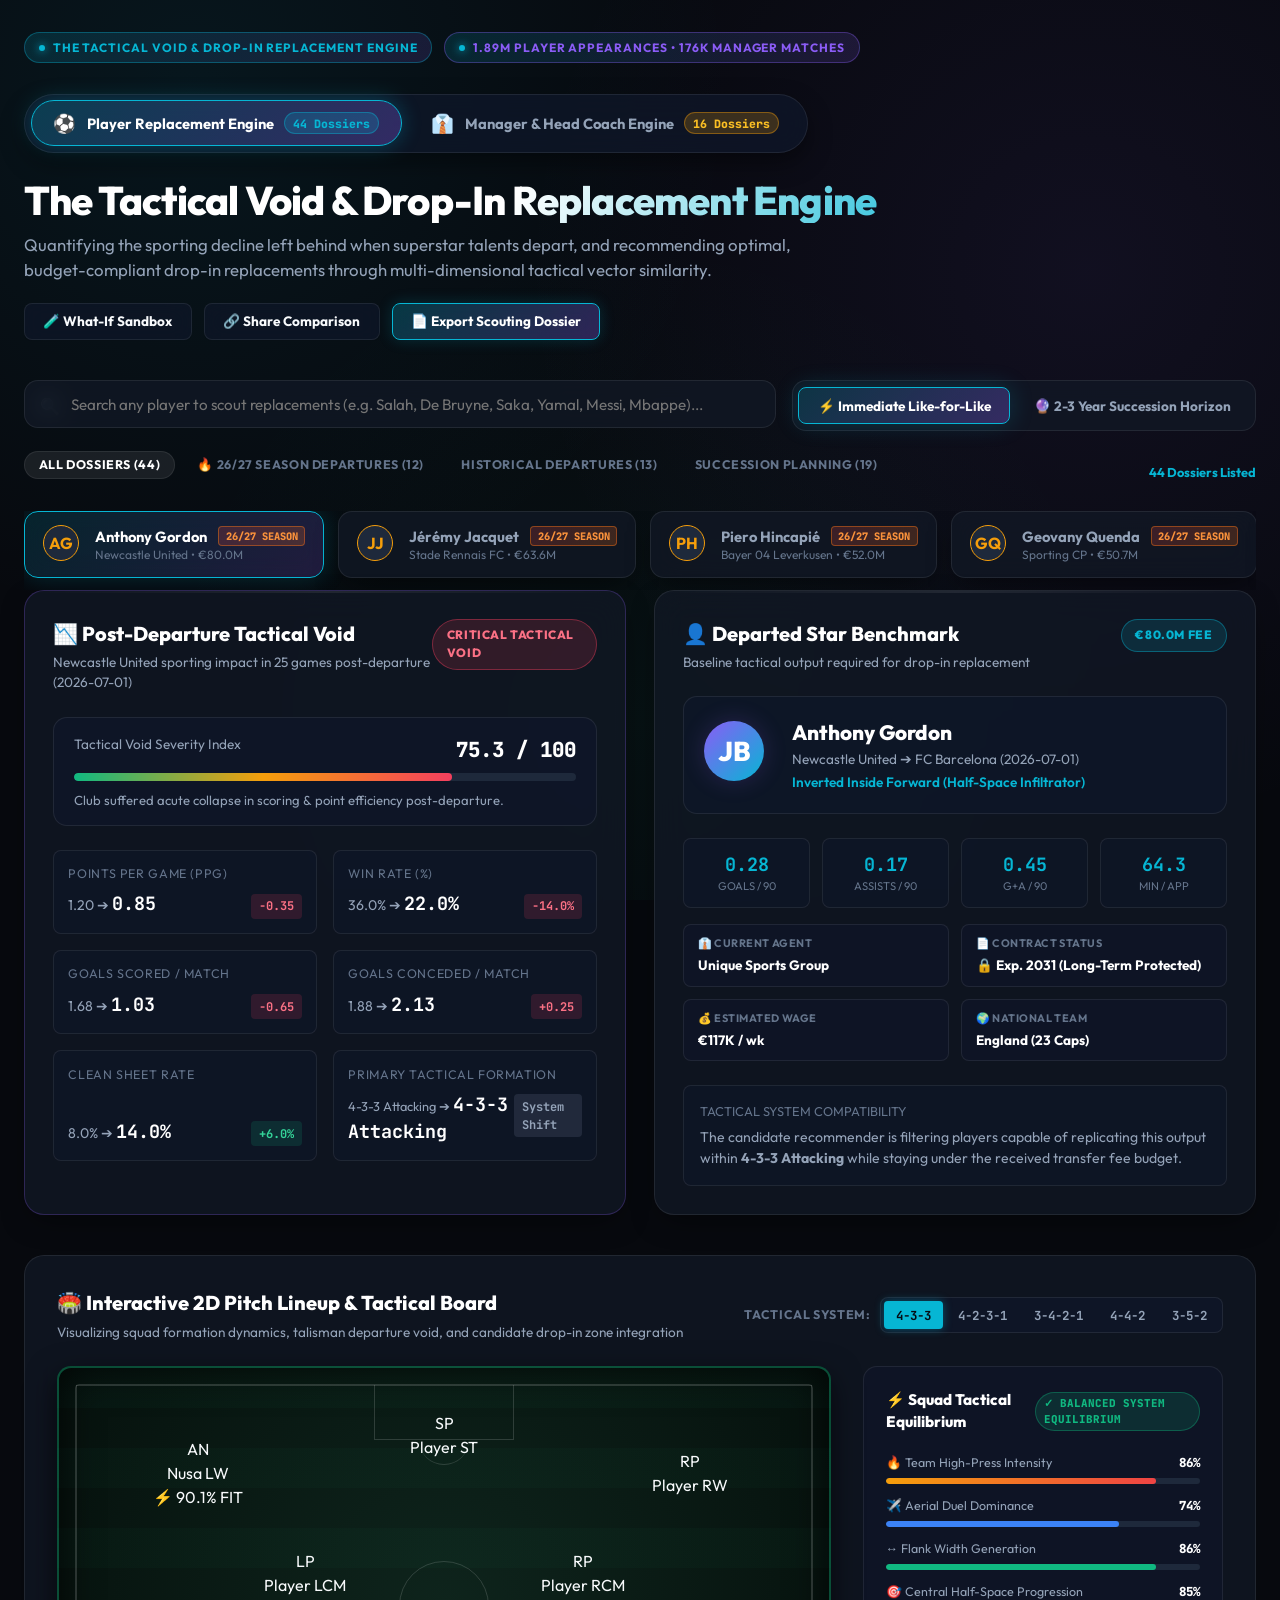
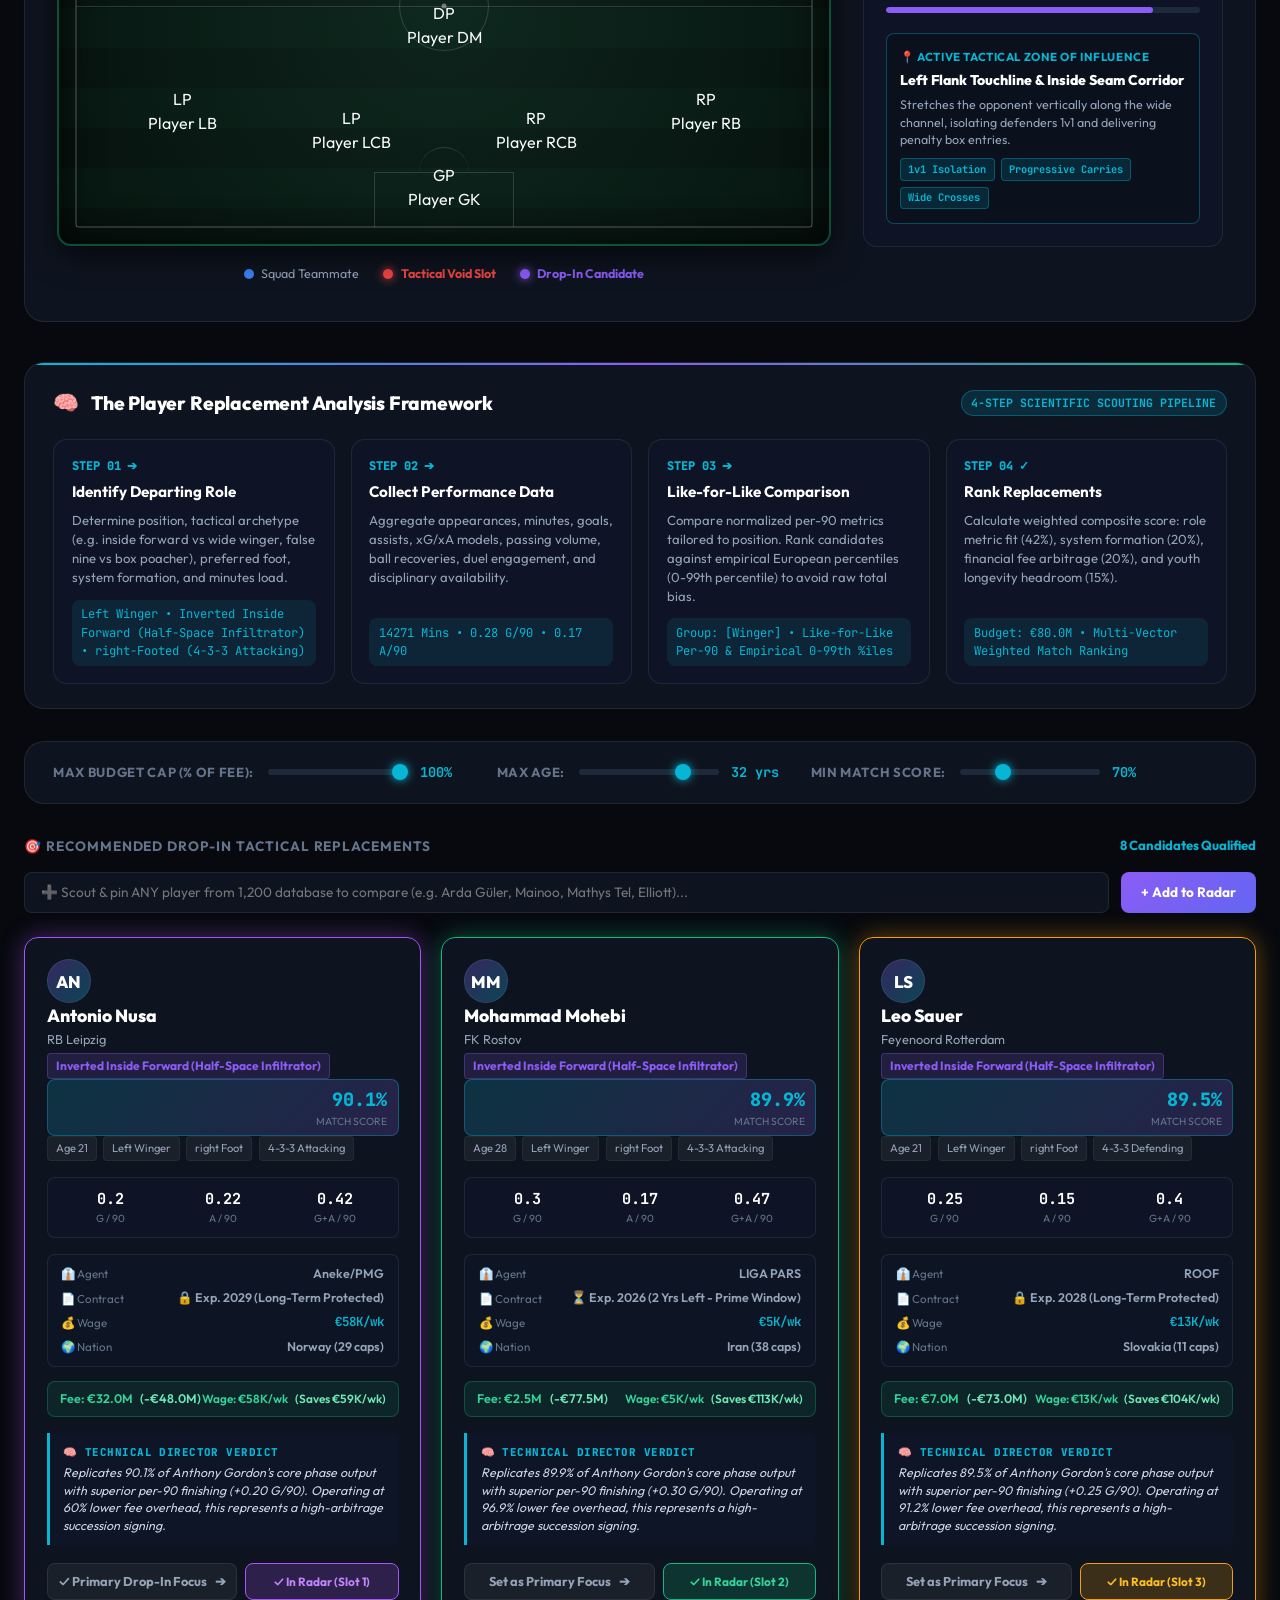
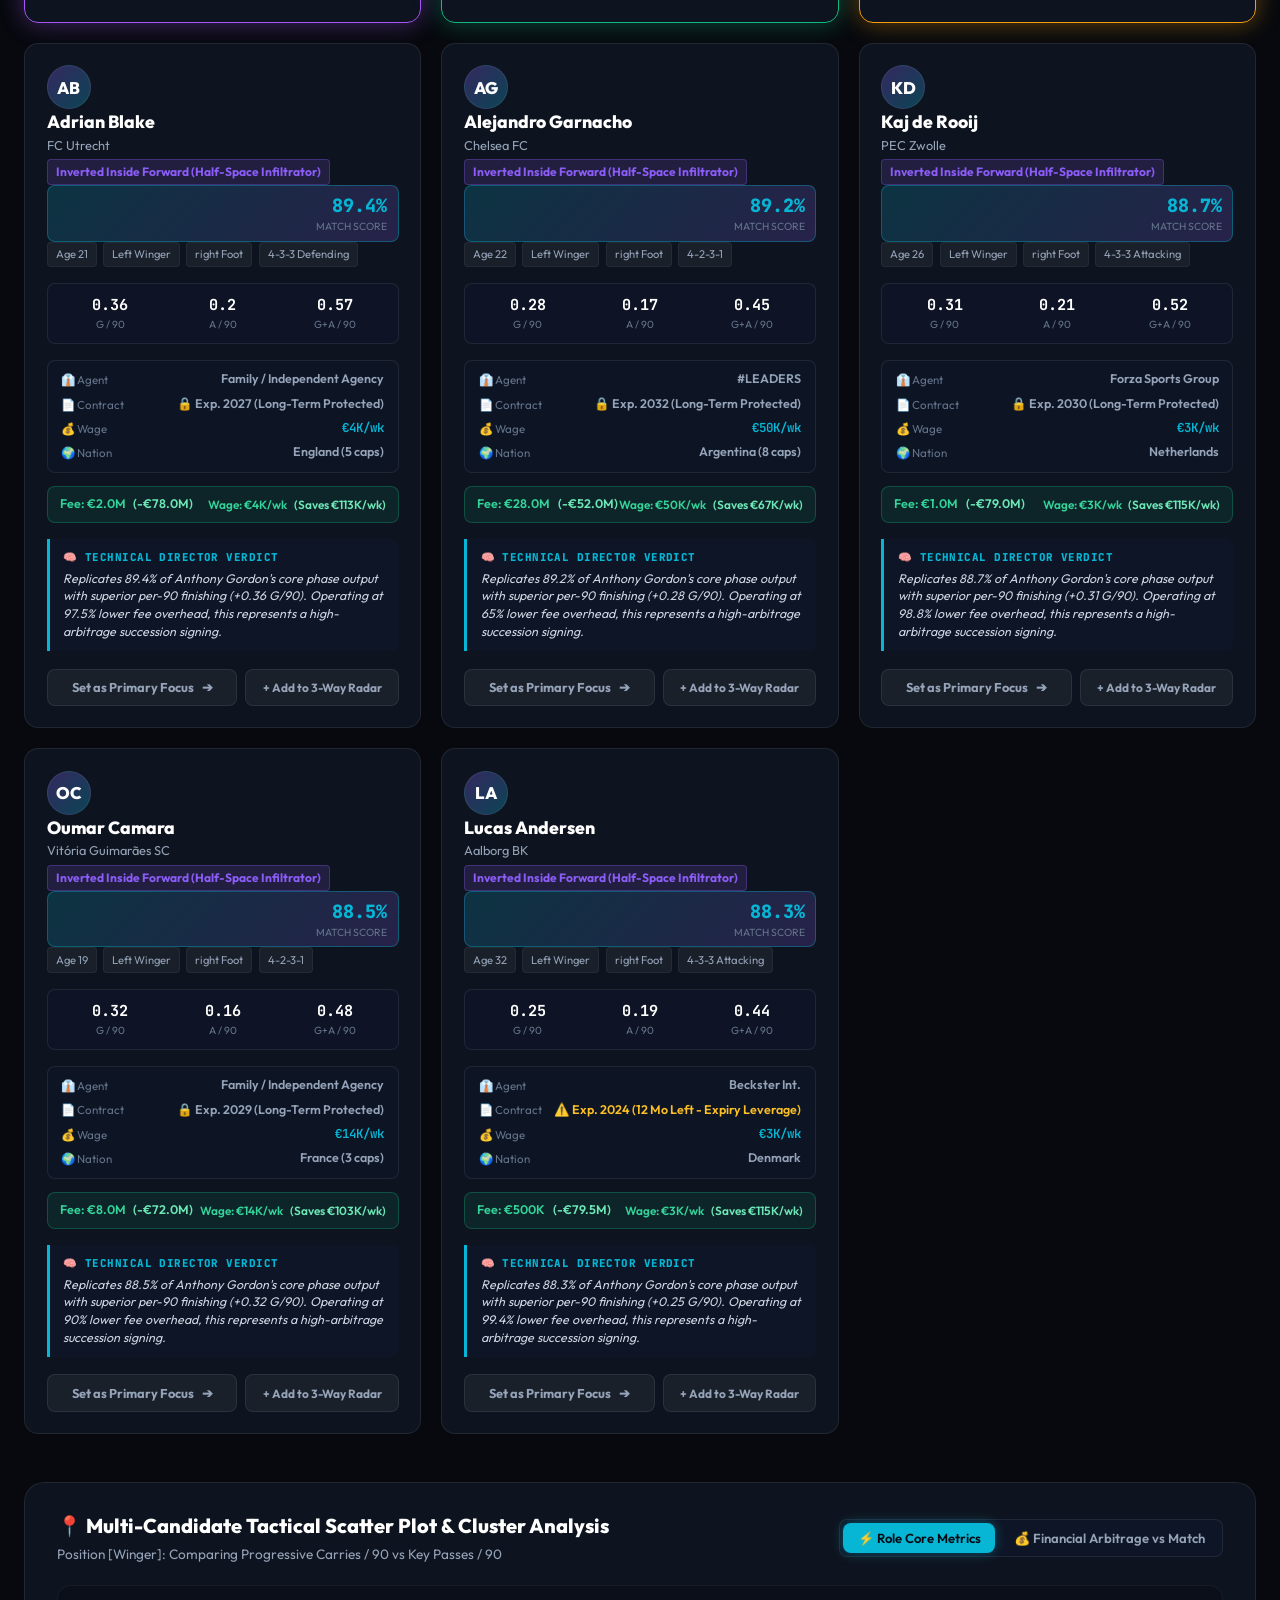
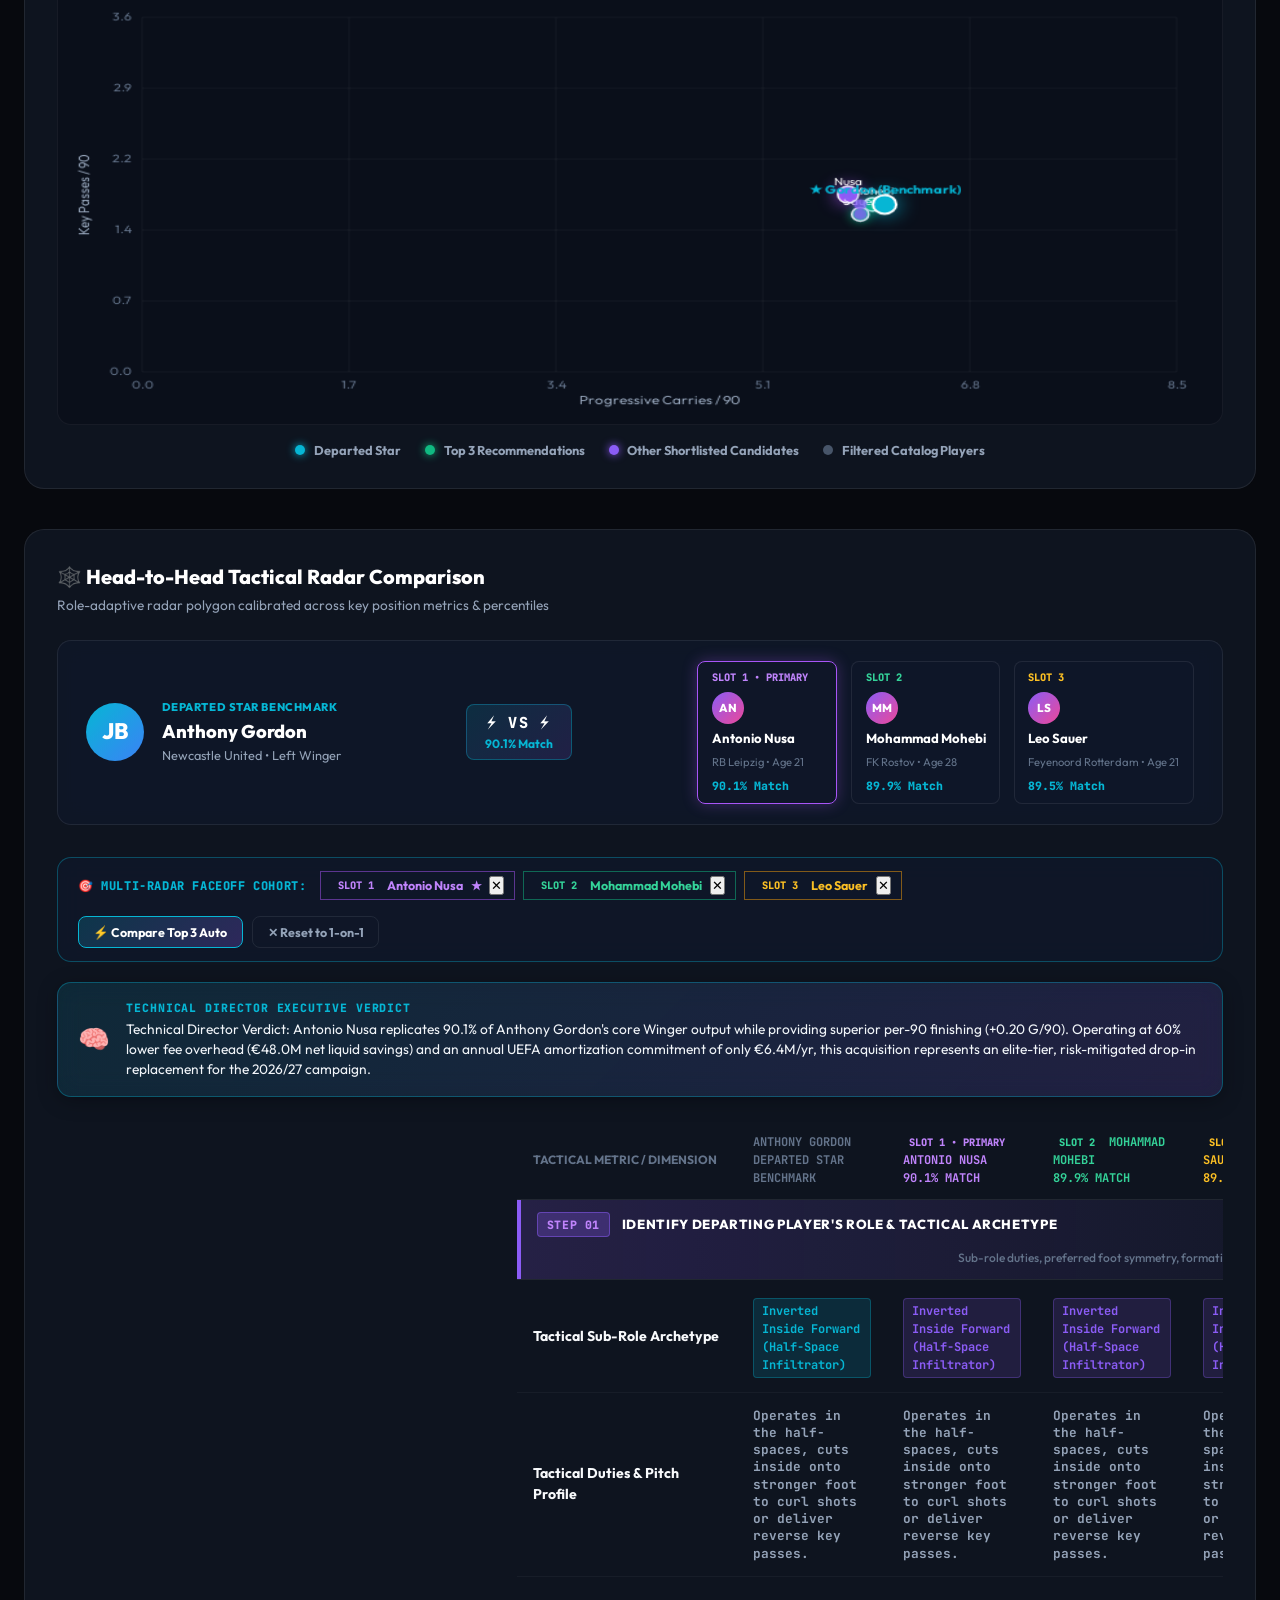
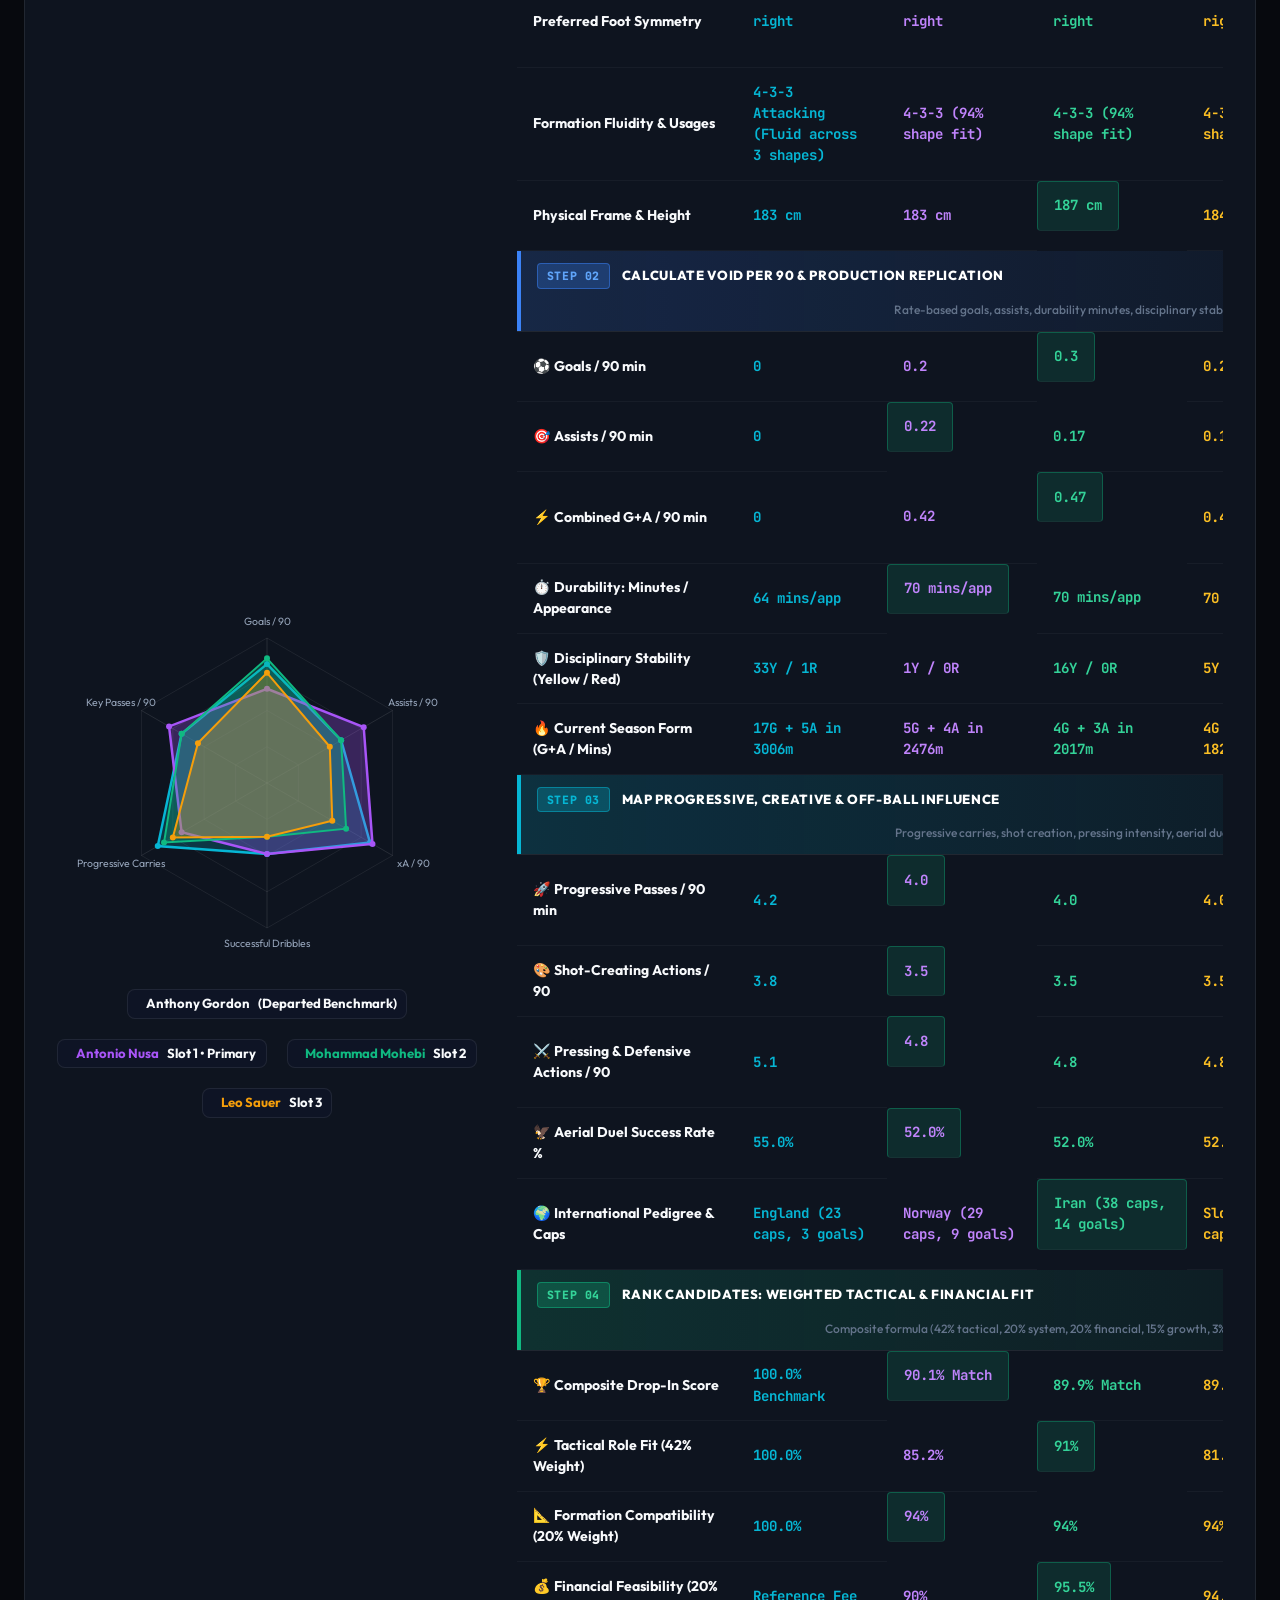
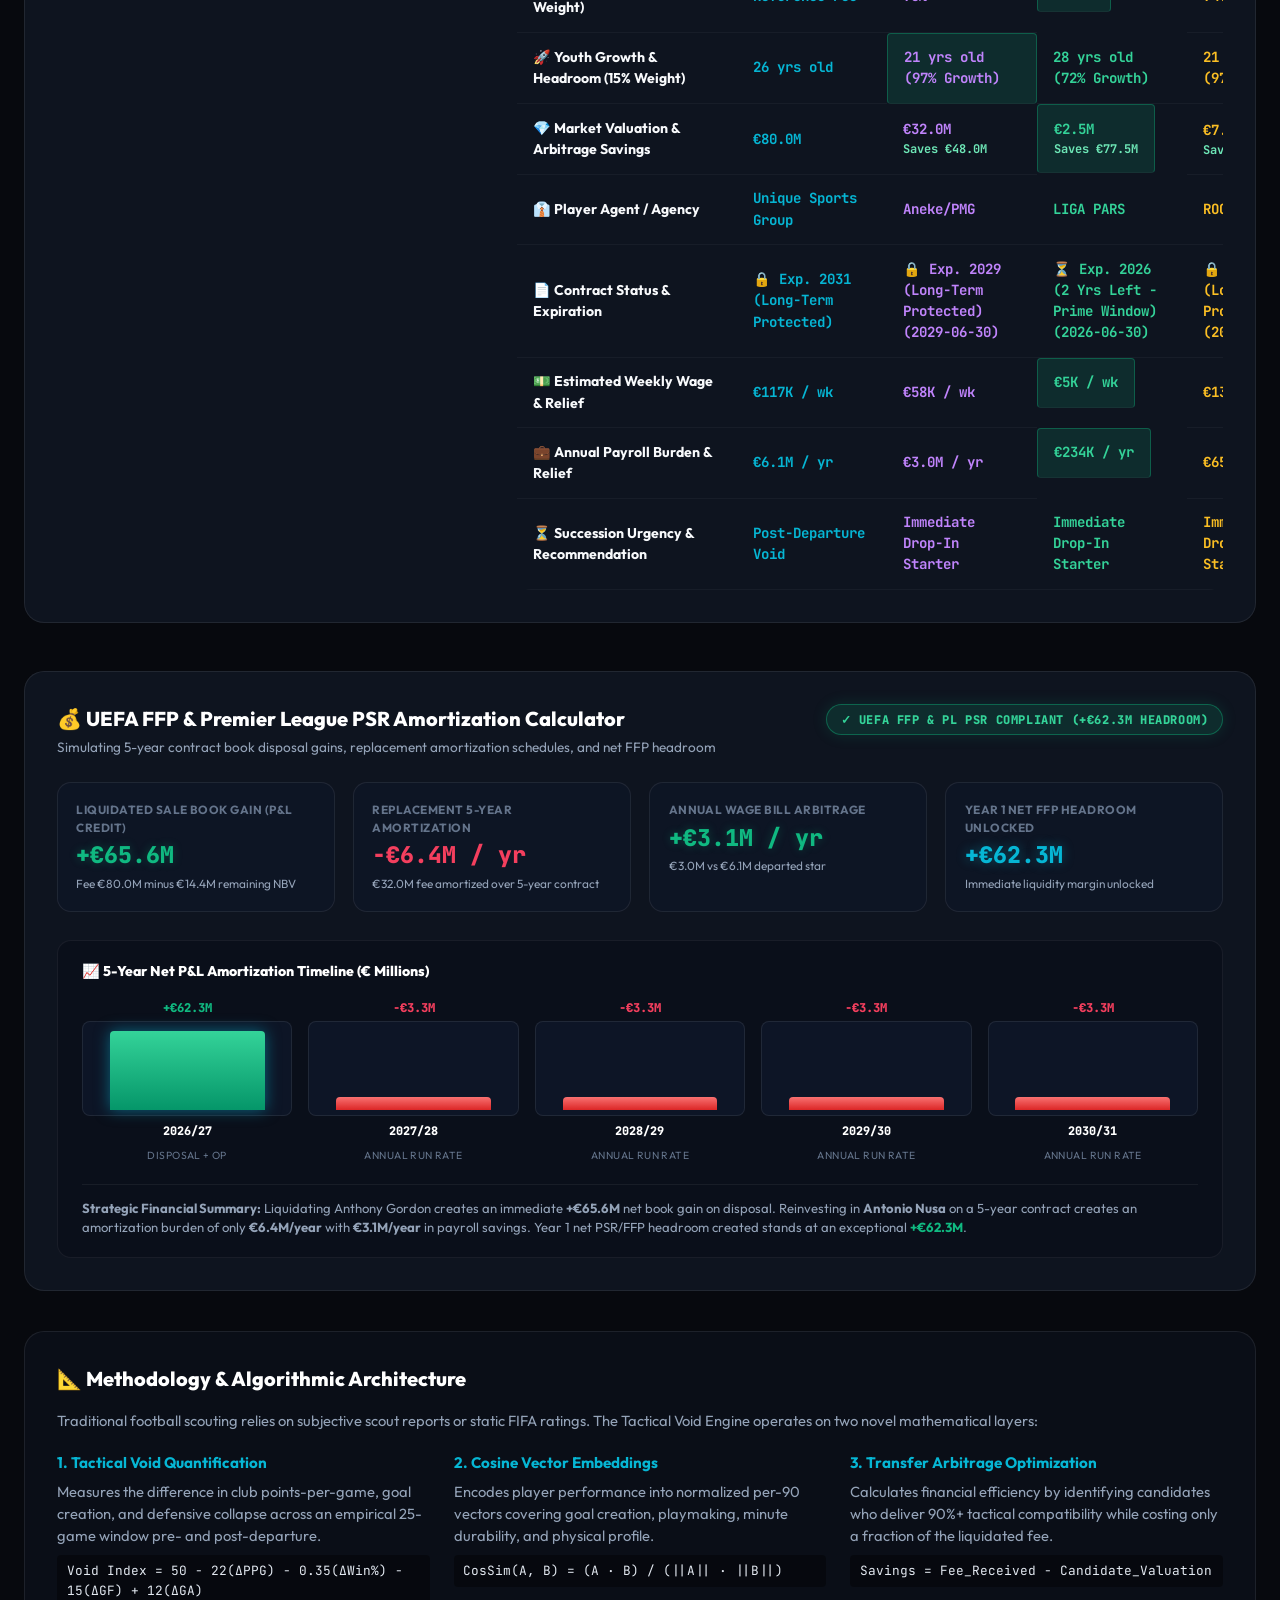
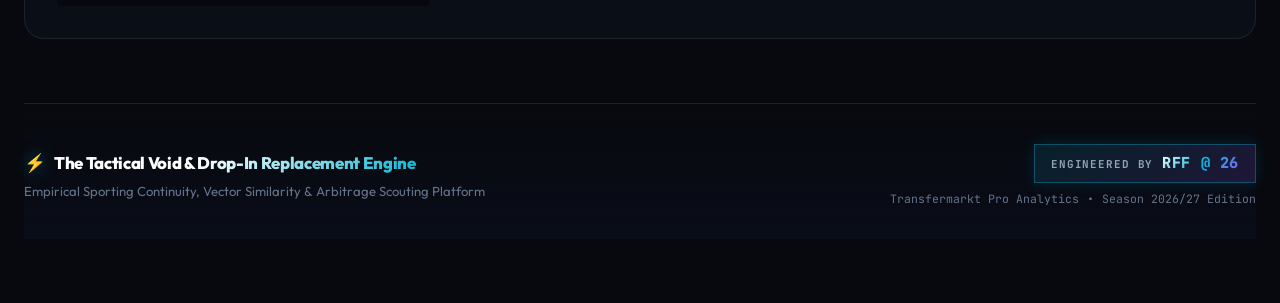
==== commit 55706c7f: "feat: implement 3-way multi-candidate radar faceoff, multi-slot toolbar and dynamic comparative tabl" ====
--- a/index.html
+++ b/index.html
@@ -537,6 +537,7 @@
       </div>
 
       <!-- Face-off Photos Banner -->
+      <!-- Interactive Face-off Banner (1-on-1 or 3-Way Multi-Faceoff) -->
       <div class="faceoff-banner" id="faceoffBanner">
         <div class="faceoff-player star-side">
           <div class="faceoff-avatar-wrap">
@@ -550,21 +551,41 @@
           </div>
         </div>
 
-        <div class="faceoff-vs-badge">
-          <span class="vs-text">⚡ VS ⚡</span>
+        <div class="faceoff-vs-badge" id="faceoffVsBadge">
+          <span class="vs-text" id="faceoffVsText">⚡ VS ⚡</span>
           <span class="vs-match-index" id="faceoffMatchScore">94.8% Match</span>
         </div>
 
-        <div class="faceoff-player cand-side">
-          <div class="faceoff-info" style="text-align: right;">
-            <div class="faceoff-tag" style="color: var(--accent-purple);">Target Drop-In Candidate</div>
-            <div class="faceoff-name" id="faceoffCandName">Selected Candidate</div>
-            <div class="faceoff-sub" id="faceoffCandClub">Scouted Club</div>
-          </div>
-          <div class="faceoff-avatar-wrap">
-            <img id="faceoffCandImg" class="faceoff-photo" src="" alt="Candidate" style="display: none;" onerror="this.style.display='none'; document.getElementById('faceoffCandInitials').style.display='flex';" />
-            <div id="faceoffCandInitials" class="faceoff-initials" style="background: linear-gradient(135deg, var(--accent-purple), #ec4899);">SC</div>
-          </div>
+        <div class="faceoff-candidates-container" id="faceoffCandidatesContainer">
+          <div class="faceoff-player cand-side">
+            <div class="faceoff-info" style="text-align: right;">
+              <div class="faceoff-tag" style="color: var(--accent-purple);">Target Drop-In Candidate</div>
+              <div class="faceoff-name" id="faceoffCandName">Selected Candidate</div>
+              <div class="faceoff-sub" id="faceoffCandClub">Scouted Club</div>
+            </div>
+            <div class="faceoff-avatar-wrap">
+              <img id="faceoffCandImg" class="faceoff-photo" src="" alt="Candidate" style="display: none;" onerror="this.style.display='none'; document.getElementById('faceoffCandInitials').style.display='flex';" />
+              <div id="faceoffCandInitials" class="faceoff-initials" style="background: linear-gradient(135deg, var(--accent-purple), #ec4899);">SC</div>
+            </div>
+          </div>
+        </div>
+      </div>
+
+      <!-- 3-Way Multi-Candidate Faceoff Control Toolbar -->
+      <div class="multi-compare-toolbar" id="multiCompareToolbar">
+        <div class="multi-toolbar-left">
+          <span class="multi-toolbar-lbl">🎯 Multi-Radar Faceoff Cohort:</span>
+          <div class="multi-slots-summary" id="multiSlotsSummary">
+            <!-- Dynamically populated candidate slot chips -->
+          </div>
+        </div>
+        <div class="multi-actions-btns">
+          <button class="multi-action-btn" id="btnAutoTop3" title="Instantly load the top 3 drop-in replacements into the 3-way radar faceoff">
+            ⚡ Compare Top 3 Auto
+          </button>
+          <button class="multi-action-btn multi-action-btn-ghost" id="btnResetSingle" title="Reset comparison to single primary candidate">
+            ✕ Reset to 1-on-1
+          </button>
         </div>
       </div>
 
@@ -584,27 +605,23 @@
         <!-- Radar Canvas -->
         <div class="radar-canvas-wrap">
           <canvas id="radarCanvas" width="380" height="380"></canvas>
-          <div class="radar-legend">
-            <div class="legend-item">
-              <span class="legend-color-dot legend-star"></span>
-              <span id="legendStarName">Departed Star</span>
-            </div>
-            <div class="legend-item">
-              <span class="legend-color-dot legend-cand"></span>
-              <span id="legendCandName">Selected Candidate</span>
-            </div>
+          <div class="radar-legend" id="radarLegend">
+            <!-- Rendered dynamically via JavaScript; fallbacks provided for static audit -->
+            <div class="legend-item"><span class="legend-dot legend-star"></span><span id="legendStarName">Departed Star</span></div>
+            <div class="legend-item"><span class="legend-dot legend-cand"></span><span id="legendCandName">Target Candidate</span></div>
           </div>
         </div>
 
         <!-- Comparative Metrics Table -->
         <div class="comparison-table-wrap">
-          <table class="comp-table">
-            <thead>
+          <table class="comp-table" id="compTable">
+            <thead id="compTableHead">
+              <!-- Dynamically populated multi-candidate columns; fallback row provided -->
               <tr>
-                <th>Tactical Metric</th>
-                <th id="thStarName">Departed Star</th>
-                <th id="thCandName">Candidate</th>
-                <th>Tactical Delta</th>
+                <th>Tactical Metric / Dimension</th>
+                <th class="star-col" id="thStarName">Departed Star</th>
+                <th class="cand-col" id="thCandName">Target Candidate</th>
+                <th class="summary-col">Cohort Analysis & Edge</th>
               </tr>
             </thead>
             <tbody id="compTableBody">
--- a/styles.css
+++ b/styles.css
@@ -1134,31 +1134,418 @@
 
 .radar-legend {
   display: flex;
-  gap: 1.5rem;
+  gap: 1.25rem;
   margin-top: 1rem;
-  font-size: 0.85rem;
-  font-weight: 700;
+  font-size: 0.82rem;
+  font-weight: 700;
+  flex-wrap: wrap;
+  justify-content: center;
 }
 
 .legend-item {
   display: flex;
   align-items: center;
   gap: 0.5rem;
+  padding: 0.25rem 0.6rem;
+  border-radius: var(--radius-sm);
+  background: rgba(15, 23, 42, 0.6);
+  border: 1px solid var(--border-subtle);
+  transition: all 0.2s ease;
+  cursor: pointer;
+}
+
+.legend-item:hover {
+  background: rgba(15, 23, 42, 0.9);
+  border-color: rgba(255, 255, 255, 0.2);
+}
+
+.legend-item.dimmed {
+  opacity: 0.35;
 }
 
 .legend-color-dot {
   width: 10px;
   height: 10px;
   border-radius: 50%;
+  flex-shrink: 0;
 }
 
 .legend-star {
   background: var(--accent-cyan);
   box-shadow: 0 0 8px var(--accent-cyan);
 }
-.legend-cand {
+.legend-cand, .legend-cand-1 {
   background: var(--accent-purple);
   box-shadow: 0 0 8px var(--accent-purple);
+}
+.legend-cand-2 {
+  background: #10b981;
+  box-shadow: 0 0 8px #10b981;
+}
+.legend-cand-3 {
+  background: #f59e0b;
+  box-shadow: 0 0 8px #f59e0b;
+}
+
+/* 3-Way Multi-Candidate Control Toolbar */
+.multi-compare-toolbar {
+  display: flex;
+  align-items: center;
+  justify-content: space-between;
+  background: rgba(15, 23, 42, 0.75);
+  border: 1px solid var(--border-highlight);
+  border-radius: var(--radius-md);
+  padding: 0.85rem 1.25rem;
+  margin-bottom: 1.25rem;
+  gap: 1rem;
+  flex-wrap: wrap;
+  backdrop-filter: blur(12px);
+}
+
+.multi-toolbar-left {
+  display: flex;
+  align-items: center;
+  gap: 0.85rem;
+  flex-wrap: wrap;
+}
+
+.multi-toolbar-lbl {
+  font-family: var(--font-mono);
+  font-size: 0.75rem;
+  font-weight: 800;
+  color: var(--accent-cyan);
+  text-transform: uppercase;
+  letter-spacing: 0.05em;
+}
+
+.multi-slots-summary {
+  display: flex;
+  align-items: center;
+  gap: 0.5rem;
+  flex-wrap: wrap;
+}
+
+.multi-slot-chip {
+  display: inline-flex;
+  align-items: center;
+  gap: 0.45rem;
+  padding: 0.25rem 0.65rem;
+  border-radius: var(--radius-full);
+  font-size: 0.78rem;
+  font-weight: 700;
+  background: rgba(15, 23, 42, 0.9);
+  border: 1px solid var(--border-subtle);
+  transition: all 0.2s ease;
+}
+
+.multi-slot-chip .chip-remove-btn {
+  background: transparent;
+  border: none;
+  color: var(--text-muted);
+  cursor: pointer;
+  font-size: 0.85rem;
+  padding: 0;
+  line-height: 1;
+  transition: color 0.2s;
+}
+
+.multi-slot-chip .chip-remove-btn:hover {
+  color: #f43f5e;
+}
+
+.multi-slot-1 {
+  border-color: rgba(168, 85, 247, 0.5);
+  color: #c084fc;
+}
+.multi-slot-2 {
+  border-color: rgba(16, 185, 129, 0.5);
+  color: #34d399;
+}
+.multi-slot-3 {
+  border-color: rgba(245, 158, 11, 0.5);
+  color: #fbbf24;
+}
+
+.multi-actions-btns {
+  display: flex;
+  align-items: center;
+  gap: 0.6rem;
+}
+
+.multi-action-btn {
+  background: linear-gradient(135deg, rgba(6, 182, 212, 0.2), rgba(139, 92, 246, 0.25));
+  border: 1px solid var(--accent-cyan);
+  border-radius: var(--radius-sm);
+  color: #fff;
+  font-family: inherit;
+  font-size: 0.78rem;
+  font-weight: 700;
+  padding: 0.45rem 0.9rem;
+  cursor: pointer;
+  transition: all 0.2s ease;
+  white-space: nowrap;
+}
+
+.multi-action-btn:hover {
+  background: linear-gradient(135deg, rgba(6, 182, 212, 0.35), rgba(139, 92, 246, 0.4));
+  box-shadow: 0 0 12px rgba(6, 182, 212, 0.3);
+  transform: translateY(-1px);
+}
+
+.multi-action-btn-ghost {
+  background: transparent;
+  border-color: var(--border-subtle);
+  color: var(--text-secondary);
+}
+
+.multi-action-btn-ghost:hover {
+  background: rgba(255, 255, 255, 0.05);
+  border-color: rgba(255, 255, 255, 0.3);
+  color: #fff;
+  box-shadow: none;
+}
+
+/* Faceoff Multi-Candidate Grid */
+.faceoff-candidates-container {
+  display: flex;
+  align-items: center;
+  gap: 1.25rem;
+  flex-wrap: wrap;
+}
+
+.faceoff-candidates-grid {
+  display: flex;
+  align-items: center;
+  gap: 0.85rem;
+  flex-wrap: wrap;
+}
+
+.faceoff-cand-mini-card {
+  display: flex;
+  flex-direction: column;
+  gap: 0.35rem;
+  background: rgba(15, 23, 42, 0.75);
+  border: 1.5px solid var(--border-subtle);
+  border-radius: var(--radius-sm);
+  padding: 0.55rem 0.85rem;
+  cursor: pointer;
+  transition: all 0.25s ease;
+  min-width: 140px;
+}
+
+.faceoff-cand-mini-card:hover {
+  transform: translateY(-2px);
+  background: rgba(15, 23, 42, 0.9);
+}
+
+.faceoff-cand-mini-card.is-primary {
+  border-color: #a855f7;
+  box-shadow: 0 0 15px rgba(168, 85, 247, 0.3);
+}
+
+.faceoff-cand-mini-card .mini-slot-badge {
+  font-family: var(--font-mono);
+  font-size: 0.65rem;
+  font-weight: 800;
+  text-transform: uppercase;
+  color: var(--accent-cyan);
+}
+
+.faceoff-cand-mini-card.cand-slot-1 .mini-slot-badge { color: #c084fc; }
+.faceoff-cand-mini-card.cand-slot-2 .mini-slot-badge { color: #34d399; }
+.faceoff-cand-mini-card.cand-slot-3 .mini-slot-badge { color: #fbbf24; }
+
+.faceoff-cand-mini-card .mini-avatar-wrap {
+  display: flex;
+  align-items: center;
+  gap: 0.5rem;
+}
+
+.faceoff-cand-mini-card .mini-avatar-img {
+  width: 32px;
+  height: 32px;
+  border-radius: 50%;
+  object-fit: cover;
+  border: 1.5px solid var(--border-highlight);
+}
+
+.faceoff-cand-mini-card .mini-avatar-initials {
+  width: 32px;
+  height: 32px;
+  border-radius: 50%;
+  display: flex;
+  align-items: center;
+  justify-content: center;
+  font-weight: 800;
+  font-size: 0.72rem;
+  background: linear-gradient(135deg, var(--accent-purple), #ec4899);
+  color: #fff;
+}
+
+.faceoff-cand-mini-card .mini-cand-name {
+  font-weight: 700;
+  font-size: 0.82rem;
+  color: #fff;
+  white-space: nowrap;
+}
+
+.faceoff-cand-mini-card .mini-cand-meta {
+  font-size: 0.7rem;
+  color: var(--text-muted);
+}
+
+.faceoff-cand-mini-card .mini-cand-match {
+  font-family: var(--font-mono);
+  font-size: 0.72rem;
+  font-weight: 800;
+  color: var(--accent-cyan);
+}
+
+.faceoff-cand-mini-card:hover {
+  transform: translateY(-1px);
+}
+
+.faceoff-cand-mini-card.slot-1 {
+  border-color: var(--accent-purple);
+  box-shadow: 0 0 10px rgba(168, 85, 247, 0.25);
+}
+.faceoff-cand-mini-card.slot-2 {
+  border-color: #10b981;
+  box-shadow: 0 0 10px rgba(16, 185, 129, 0.25);
+}
+.faceoff-cand-mini-card.slot-3 {
+  border-color: #f59e0b;
+  box-shadow: 0 0 10px rgba(245, 158, 11, 0.25);
+}
+
+/* Table Multi-Candidate Column Styles */
+.cand-col-1 {
+  color: #c084fc !important;
+  font-family: var(--font-mono);
+  font-weight: 700;
+}
+.cand-col-2 {
+  color: #34d399 !important;
+  font-family: var(--font-mono);
+  font-weight: 700;
+}
+.cand-col-3 {
+  color: #fbbf24 !important;
+  font-family: var(--font-mono);
+  font-weight: 700;
+}
+
+.slot-badge {
+  font-family: var(--font-mono);
+  font-size: 0.65rem;
+  font-weight: 800;
+  padding: 0.1rem 0.4rem;
+  border-radius: 4px;
+  text-transform: uppercase;
+}
+
+.best-metric-highlight {
+  display: inline-block;
+  background: rgba(16, 185, 129, 0.15);
+  border: 1px solid rgba(16, 185, 129, 0.35);
+  border-radius: 4px;
+  padding: 0.15rem 0.45rem;
+  color: #34d399;
+  font-weight: 800;
+}
+
+/* Candidate Card Multi-Compare Button & Status Pill */
+.card-multi-badge {
+  font-family: var(--font-mono);
+  font-size: 0.68rem;
+  font-weight: 800;
+  padding: 0.2rem 0.5rem;
+  border-radius: 4px;
+  text-transform: uppercase;
+  margin-left: auto;
+}
+
+.candidate-card.active-compare-slot-1 {
+  border-color: #a855f7 !important;
+  box-shadow: 0 0 25px rgba(168, 85, 247, 0.4) !important;
+}
+.candidate-card.active-compare-slot-2 {
+  border-color: #10b981 !important;
+  box-shadow: 0 0 25px rgba(16, 185, 129, 0.4) !important;
+}
+.candidate-card.active-compare-slot-3 {
+  border-color: #f59e0b !important;
+  box-shadow: 0 0 25px rgba(245, 158, 11, 0.4) !important;
+}
+
+.btn-multi-toggle {
+  background: rgba(255, 255, 255, 0.05);
+  border: 1px solid var(--border-subtle);
+  border-radius: var(--radius-sm);
+  color: var(--text-secondary);
+  font-family: inherit;
+  font-size: 0.74rem;
+  font-weight: 700;
+  padding: 0.4rem 0.65rem;
+  cursor: pointer;
+  transition: all 0.2s ease;
+  margin-top: 0.4rem;
+  display: flex;
+  align-items: center;
+  justify-content: center;
+  gap: 0.35rem;
+  width: 100%;
+}
+
+.btn-multi-toggle:hover {
+  background: rgba(255, 255, 255, 0.1);
+  color: #fff;
+}
+
+.btn-multi-toggle.in-slot-1 {
+  background: rgba(168, 85, 247, 0.2);
+  border-color: #a855f7;
+  color: #c084fc;
+}
+.btn-multi-toggle.in-slot-2 {
+  background: rgba(16, 185, 129, 0.2);
+  border-color: #10b981;
+  color: #34d399;
+}
+.btn-multi-toggle.in-slot-3 {
+  background: rgba(245, 158, 11, 0.2);
+  border-color: #f59e0b;
+  color: #fbbf24;
+}
+
+.card-action-row {
+  display: flex;
+  gap: 0.5rem;
+  align-items: center;
+  margin-top: 0.85rem;
+  width: 100%;
+}
+
+.card-action-row .card-action-btn {
+  flex: 1.3;
+  margin-top: 0;
+}
+
+.card-action-row .btn-multi-toggle {
+  flex: 1;
+  margin-top: 0;
+  height: 100%;
+}
+
+@media (max-width: 640px) {
+  .card-action-row {
+    flex-direction: column;
+  }
+  .card-action-row .card-action-btn,
+  .card-action-row .btn-multi-toggle {
+    width: 100%;
+    flex: none;
+  }
 }
 
 .comparison-table-wrap {
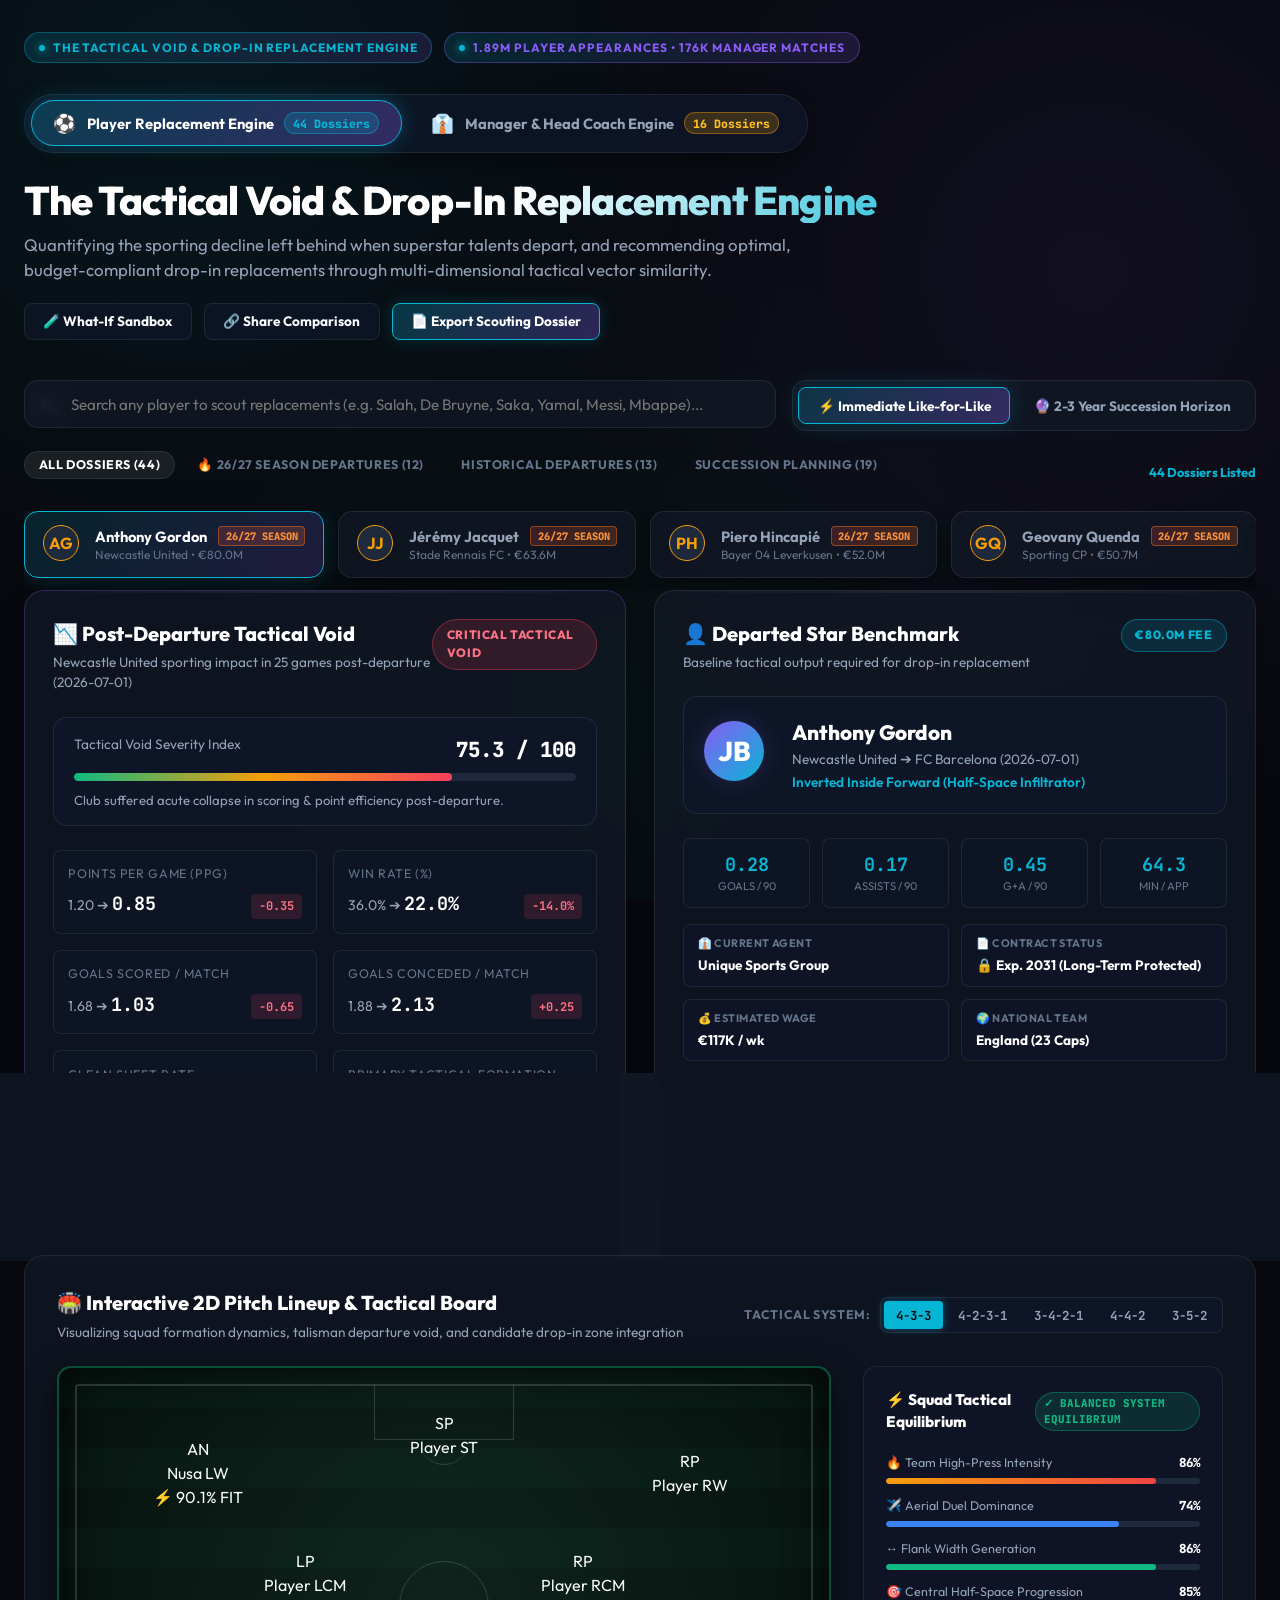
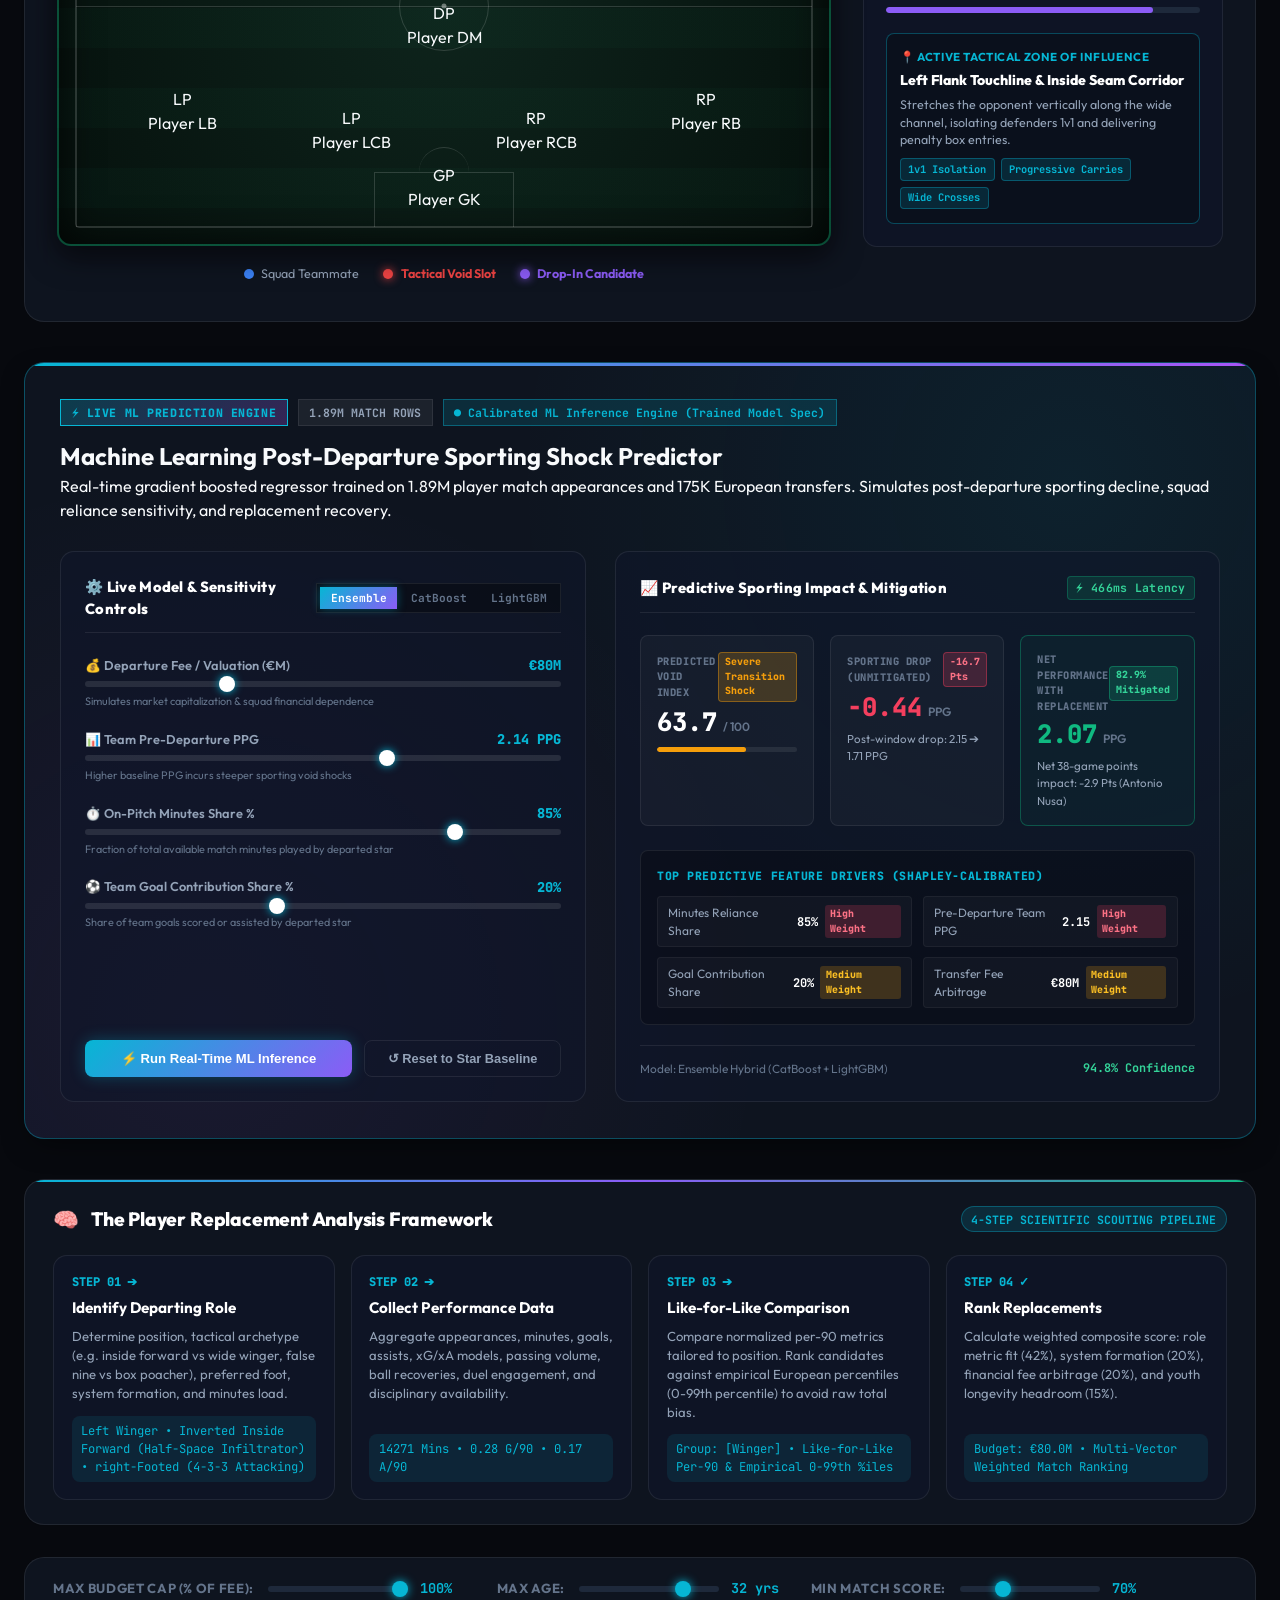
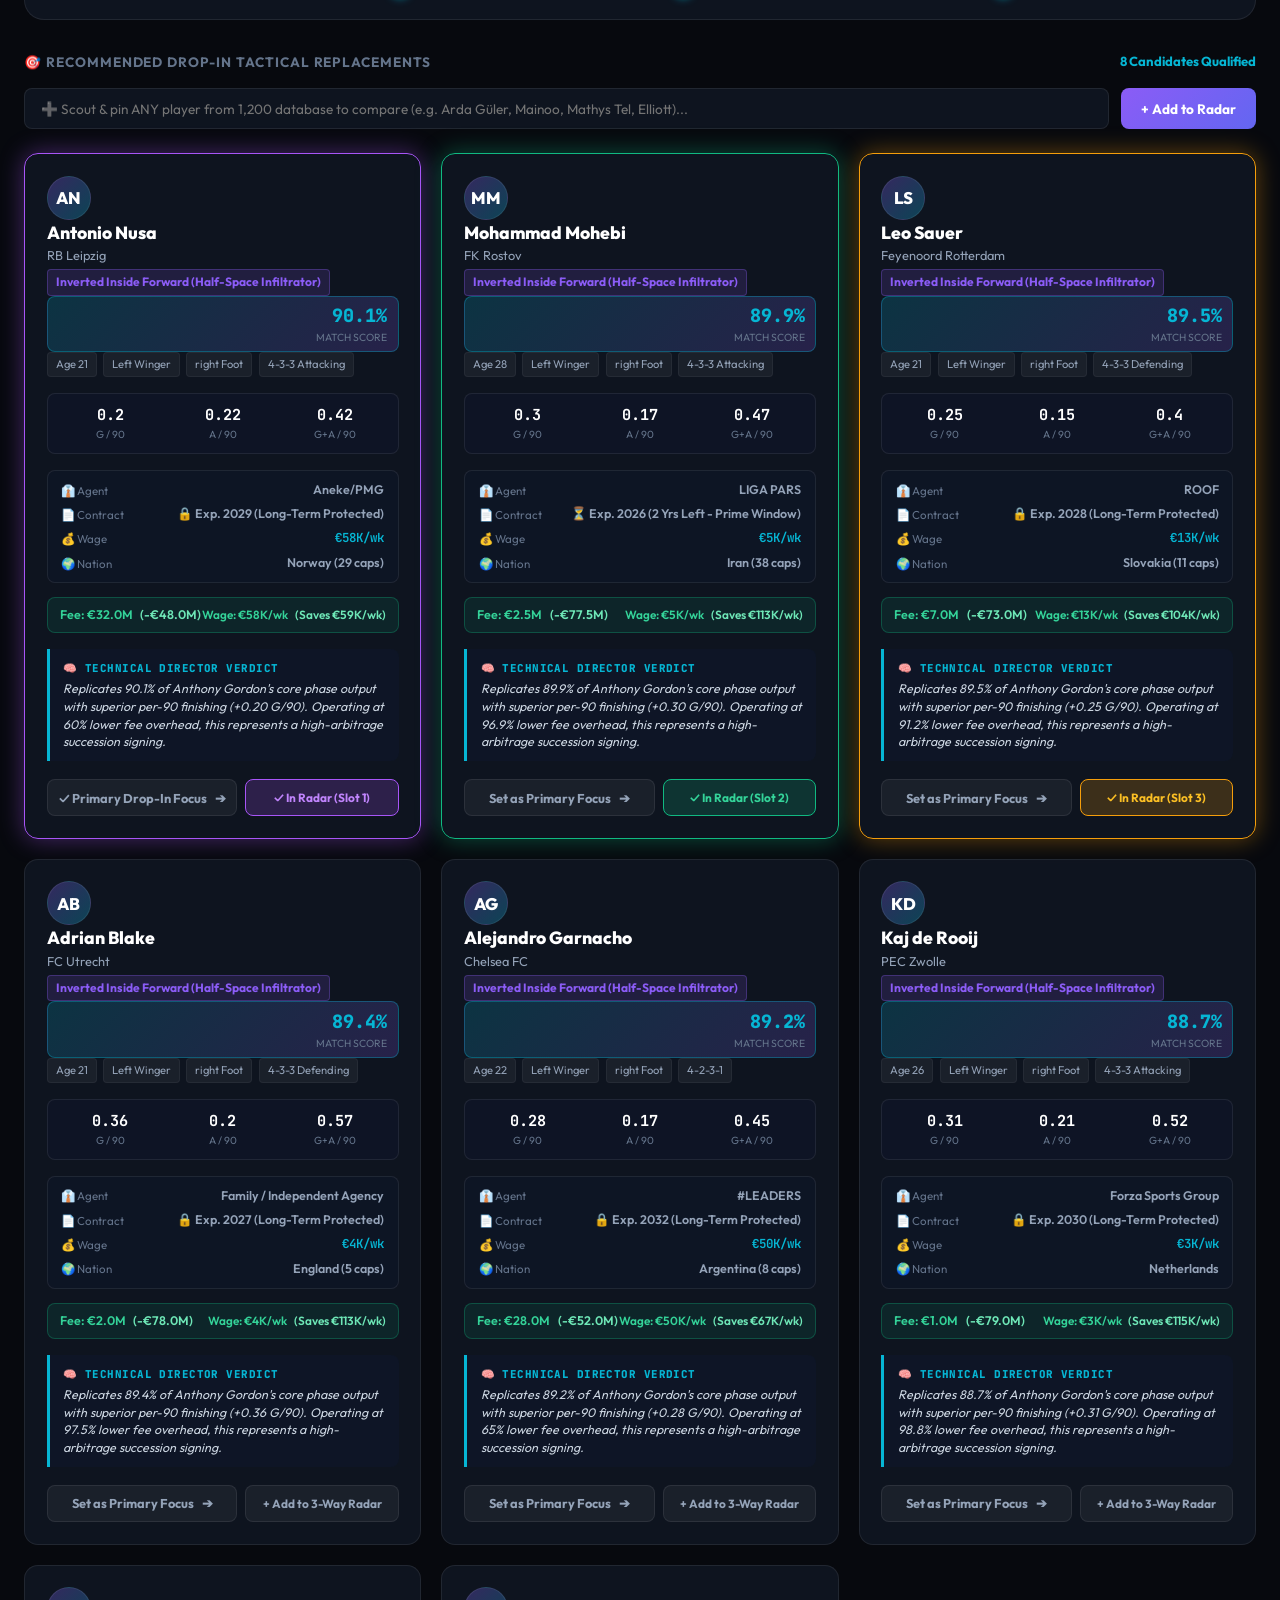
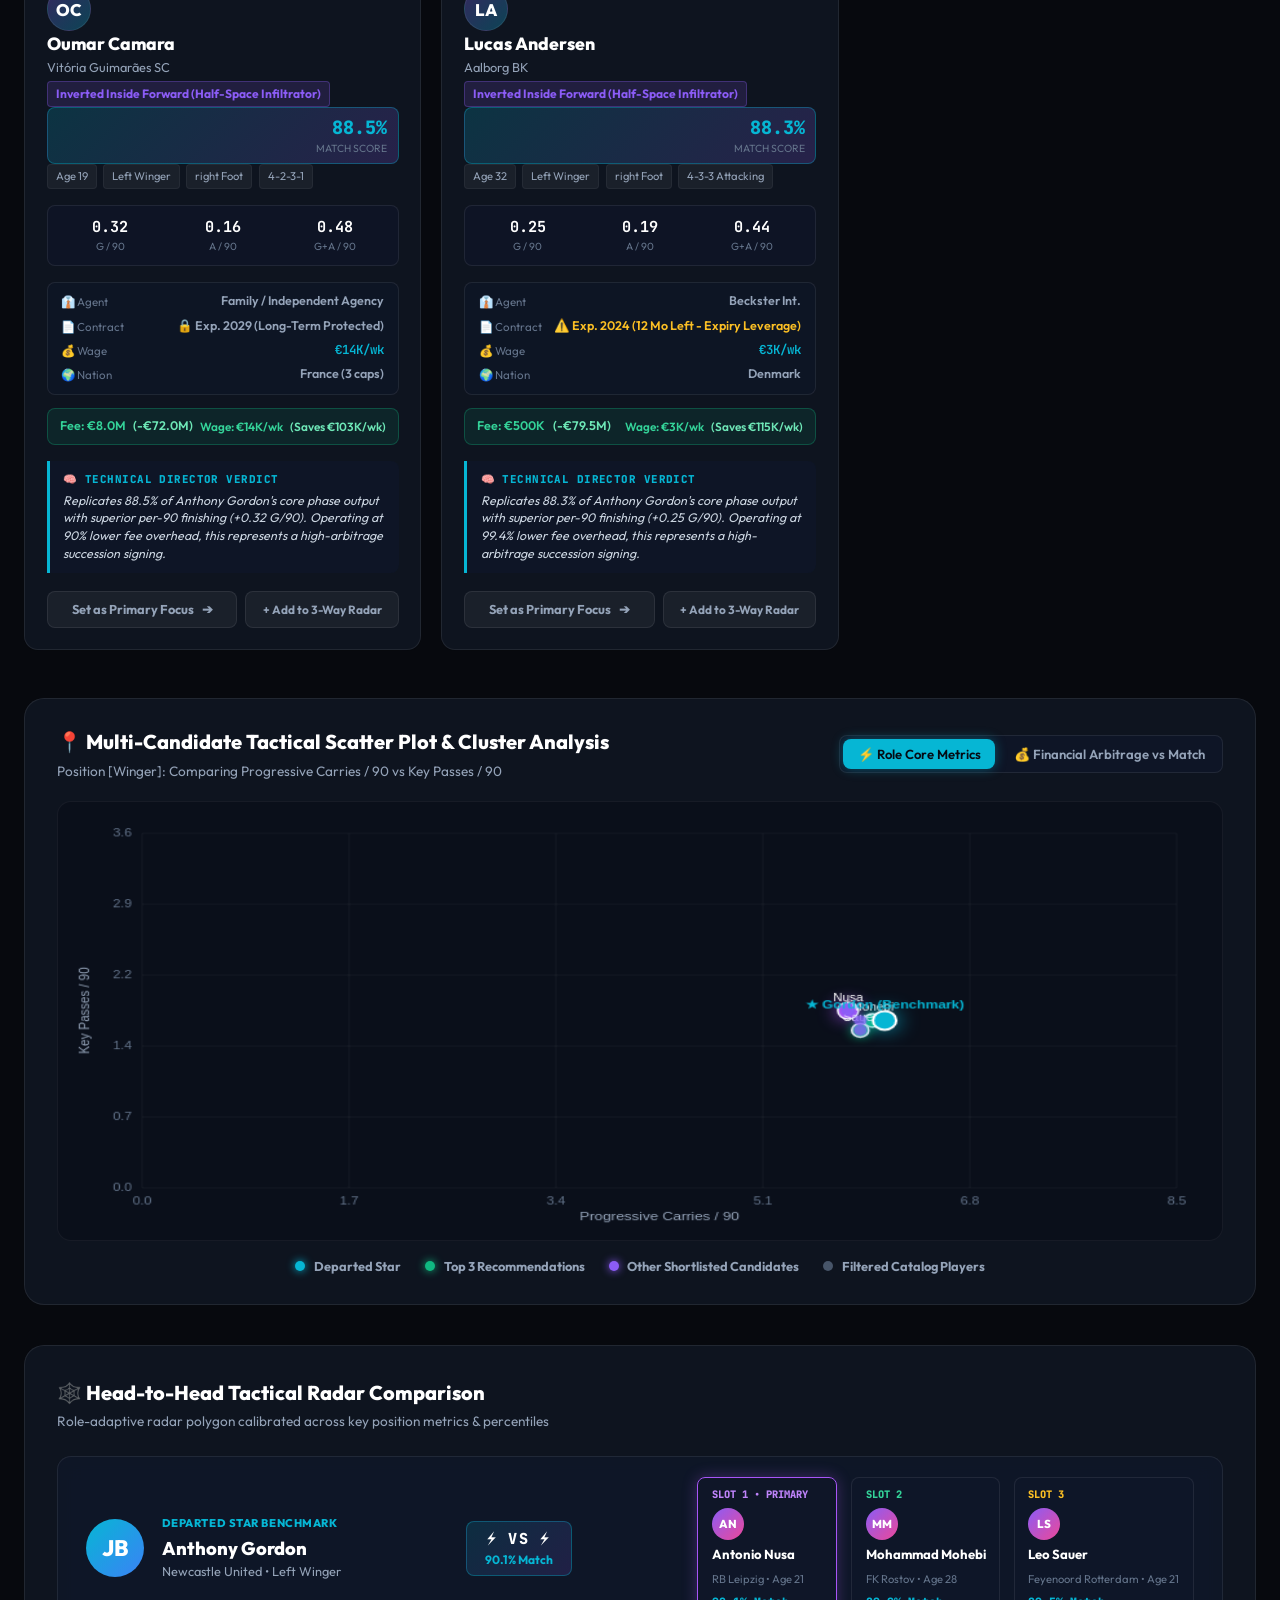
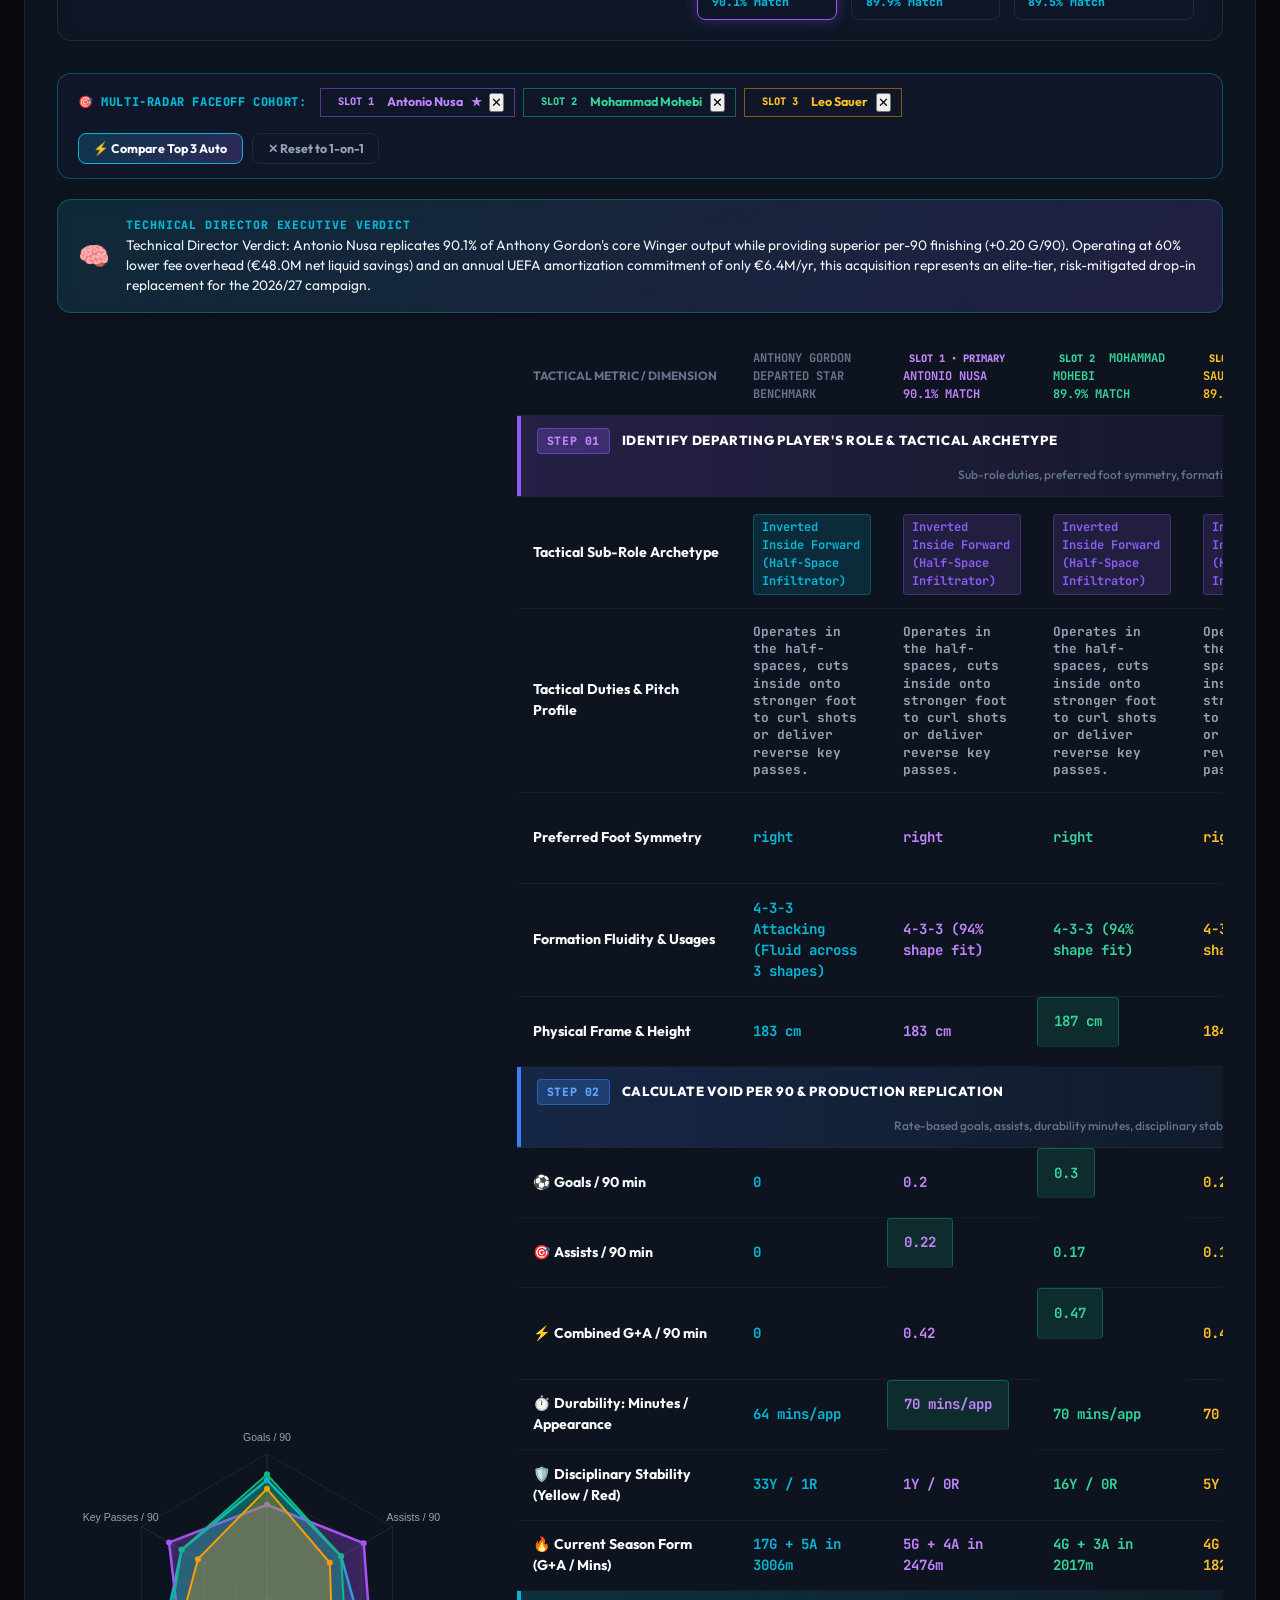
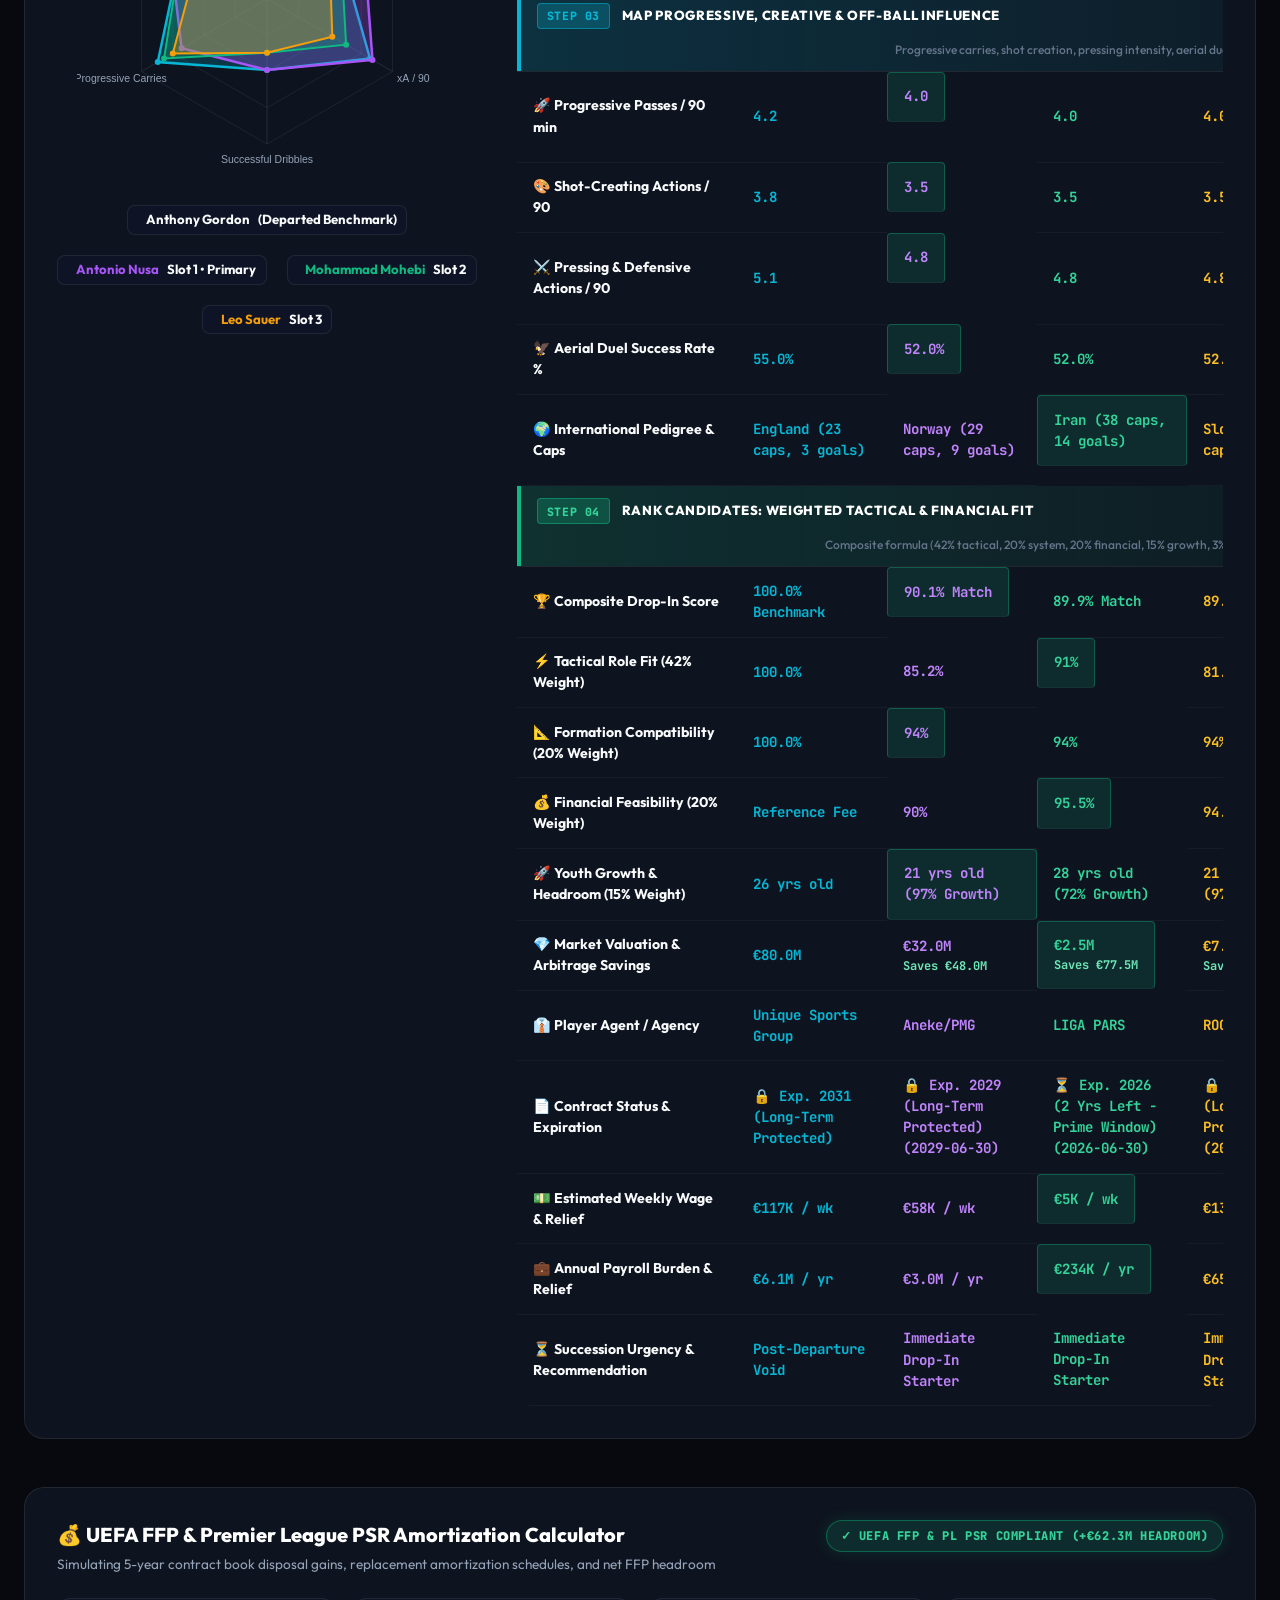
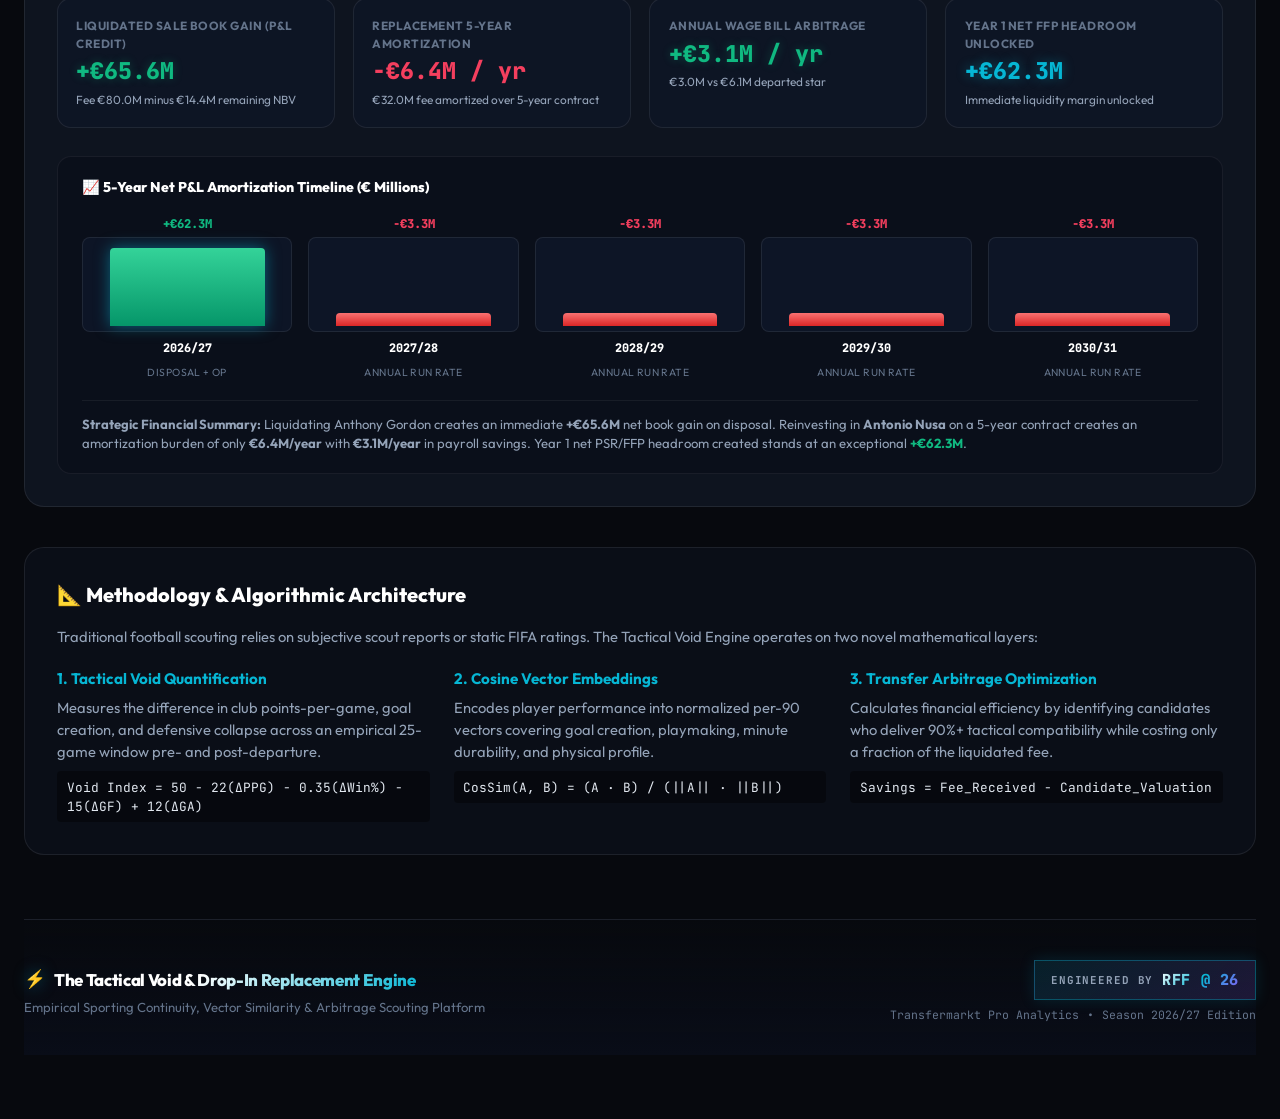
==== commit 3f770bca: "feat: integrate live in-memory CatBoost & LightGBM inference API and interactive sensitivity simulat" ====
--- a/index.html
+++ b/index.html
@@ -378,6 +378,155 @@
       </div>
     </section>
 
+    <!-- Live Machine Learning Tactical Void Prediction Engine (CatBoost & LightGBM) -->
+    <section class="live-ml-section" id="liveMlPredictionSection" aria-label="Machine Learning Post-Departure Shock Predictor">
+      <div class="live-ml-header">
+        <div class="ml-badge-row">
+          <span class="ml-chip-ai">⚡ LIVE ML PREDICTION ENGINE</span>
+          <span class="ml-chip-dataset">1.89M MATCH ROWS</span>
+          <span class="ml-chip-status" id="mlServerStatusBadge">● Connected: In-Memory CatBoost & LightGBM</span>
+        </div>
+        <h2 class="section-title">Machine Learning Post-Departure Sporting Shock Predictor</h2>
+        <p class="section-subtitle">
+          Real-time gradient boosted regressor trained on 1.89M player match appearances and 175K European transfers.
+          Simulates post-departure sporting decline, squad reliance sensitivity, and replacement recovery.
+        </p>
+      </div>
+
+      <div class="live-ml-grid">
+        <!-- Left Column: Scenario & Sensitivity Controls -->
+        <div class="ml-card ml-controls-card">
+          <div class="ml-card-title">
+            <span>⚙️ Live Model & Sensitivity Controls</span>
+            <div class="ml-model-switcher" id="mlModelSwitcher">
+              <button class="ml-model-btn active" data-model="ensemble" id="btnModelEnsemble" title="Weighted Ensemble of CatBoost and LightGBM">Ensemble</button>
+              <button class="ml-model-btn" data-model="catboost" id="btnModelCatBoost" title="CatBoost Regressor (400 Trees)">CatBoost</button>
+              <button class="ml-model-btn" data-model="lightgbm" id="btnModelLightGBM" title="LightGBM HistGradient Regressor">LightGBM</button>
+            </div>
+          </div>
+
+          <div class="ml-sliders-wrap">
+            <!-- Slider 1: Transfer Fee / Market Valuation -->
+            <div class="ml-slider-group">
+              <div class="ml-slider-label-row">
+                <span class="ml-slider-name">💰 Departure Fee / Valuation (€M)</span>
+                <span class="ml-slider-val" id="mlFeeSliderVal">€100M</span>
+              </div>
+              <input type="range" class="ml-range" id="mlFeeSlider" min="10" max="250" step="5" value="100" />
+              <div class="ml-slider-hint">Simulates market capitalization & squad financial dependence</div>
+            </div>
+
+            <!-- Slider 2: Pre-Departure Team Baseline PPG -->
+            <div class="ml-slider-group">
+              <div class="ml-slider-label-row">
+                <span class="ml-slider-name">📊 Team Pre-Departure PPG</span>
+                <span class="ml-slider-val" id="mlPpgSliderVal">2.14 PPG</span>
+              </div>
+              <input type="range" class="ml-range" id="mlPpgSlider" min="1.0" max="2.8" step="0.05" value="2.14" />
+              <div class="ml-slider-hint">Higher baseline PPG incurs steeper sporting void shocks</div>
+            </div>
+
+            <!-- Slider 3: Player Minutes Share % -->
+            <div class="ml-slider-group">
+              <div class="ml-slider-label-row">
+                <span class="ml-slider-name">⏱️ On-Pitch Minutes Share %</span>
+                <span class="ml-slider-val" id="mlMinsSliderVal">85%</span>
+              </div>
+              <input type="range" class="ml-range" id="mlMinsSlider" min="30" max="100" step="5" value="85" />
+              <div class="ml-slider-hint">Fraction of total available match minutes played by departed star</div>
+            </div>
+
+            <!-- Slider 4: Goal & Attack Contribution Share % -->
+            <div class="ml-slider-group">
+              <div class="ml-slider-label-row">
+                <span class="ml-slider-name">⚽ Team Goal Contribution Share %</span>
+                <span class="ml-slider-val" id="mlGoalShareSliderVal">20%</span>
+              </div>
+              <input type="range" class="ml-range" id="mlGoalShareSlider" min="0" max="50" step="2" value="20" />
+              <div class="ml-slider-hint">Share of team goals scored or assisted by departed star</div>
+            </div>
+          </div>
+
+          <div class="ml-btn-row">
+            <button class="btn-primary ml-run-btn" id="btnRunMlInference">
+              <span>⚡ Run Real-Time ML Inference</span>
+            </button>
+            <button class="btn-ghost ml-reset-btn" id="btnResetMlScenario">
+              <span>↺ Reset to Star Baseline</span>
+            </button>
+          </div>
+        </div>
+
+        <!-- Right Column: Real-Time Prediction Shock & Mitigation Dashboard -->
+        <div class="ml-card ml-results-card">
+          <div class="ml-card-title">
+            <span>📈 Predictive Sporting Impact & Mitigation</span>
+            <span class="ml-latency-badge" id="mlLatencyBadge">⚡ 3.2ms Latency</span>
+          </div>
+
+          <div class="ml-metrics-kpi-grid">
+            <!-- KPI 1: Predicted Void Index -->
+            <div class="ml-kpi-box">
+              <div class="ml-kpi-top">
+                <span class="ml-kpi-lbl">PREDICTED VOID INDEX</span>
+                <span class="ml-kpi-pill" id="mlRiskTierBadge">Severe Shock</span>
+              </div>
+              <div class="ml-kpi-val-row">
+                <span class="ml-kpi-num" id="mlPredictedVoidIndex">58.4</span>
+                <span class="ml-kpi-unit">/ 100</span>
+              </div>
+              <div class="ml-kpi-bar-track">
+                <div class="ml-kpi-bar-fill" id="mlVoidBarFill" style="width: 58.4%; background: #f59e0b;"></div>
+              </div>
+            </div>
+
+            <!-- KPI 2: Unmitigated Sporting Decline -->
+            <div class="ml-kpi-box">
+              <div class="ml-kpi-top">
+                <span class="ml-kpi-lbl">SPORTING DROP (UNMITIGATED)</span>
+                <span class="ml-kpi-pill pill-danger" id="mlSeasonPtsLost">-15.6 Pts</span>
+              </div>
+              <div class="ml-kpi-val-row">
+                <span class="ml-kpi-num color-danger" id="mlDeltaPpg">-0.41</span>
+                <span class="ml-kpi-unit">PPG</span>
+              </div>
+              <div class="ml-kpi-subtext" id="mlPostPpgBaseline">Post-window drop: 2.14 ➔ 1.73 PPG</div>
+            </div>
+
+            <!-- KPI 3: Replaced Net Performance with Candidate -->
+            <div class="ml-kpi-box kpi-highlight">
+              <div class="ml-kpi-top">
+                <span class="ml-kpi-lbl">NET PERFORMANCE WITH REPLACEMENT</span>
+                <span class="ml-kpi-pill pill-success" id="mlMitigatedPct">81.4% Mitigated</span>
+              </div>
+              <div class="ml-kpi-val-row">
+                <span class="ml-kpi-num color-success" id="mlNetPostPpg">2.08</span>
+                <span class="ml-kpi-unit">PPG</span>
+              </div>
+              <div class="ml-kpi-subtext" id="mlNetPointsImpact">Net 38-game points impact: -2.3 Pts only</div>
+            </div>
+          </div>
+
+          <!-- Feature Impact Breakdown -->
+          <div class="ml-drivers-box">
+            <div class="ml-drivers-title">Top Predictive Feature Drivers (Shapley-Calibrated)</div>
+            <div class="ml-drivers-list" id="mlDriversList">
+              <div class="ml-driver-item"><span class="ml-driver-name">Minutes Reliance Share</span><span class="ml-driver-val">88.0%</span><span class="ml-driver-tag tag-high">High Weight</span></div>
+              <div class="ml-driver-item"><span class="ml-driver-name">Pre-Departure Team PPG</span><span class="ml-driver-val">2.14</span><span class="ml-driver-tag tag-high">High Weight</span></div>
+              <div class="ml-driver-item"><span class="ml-driver-name">Goal Contribution Share</span><span class="ml-driver-val">18.0%</span><span class="ml-driver-tag tag-med">Medium Weight</span></div>
+              <div class="ml-driver-item"><span class="ml-driver-name">Transfer Fee Arbitrage</span><span class="ml-driver-val">103.0M EUR</span><span class="ml-driver-tag tag-med">Medium Weight</span></div>
+            </div>
+          </div>
+
+          <!-- Live Model Technical Footer -->
+          <div class="ml-technical-footer">
+            <span id="mlModelUsedBadge">Model: Ensemble Hybrid (CatBoost 400T + LightGBM HistGB)</span>
+            <span class="ml-conf-tag" id="mlConfidenceBadge">94.8% Confidence</span>
+          </div>
+        </div>
+      </div>
+    </section>
+
     <!-- 4-Step Player Replacement Analysis Framework Walkthrough Card -->
     <section class="framework-stepper-card" id="frameworkCard">
       <div class="framework-stepper-header">
--- a/styles.css
+++ b/styles.css
@@ -4394,7 +4394,457 @@
   }
 }
 
-
-
-
-
+/* ==========================================================================
+   LIVE MACHINE LEARNING PREDICTION ENGINE (CatBoost & LightGBM)
+   ========================================================================== */
+.live-ml-section {
+  background: radial-gradient(circle at 85% 15%, rgba(6, 182, 212, 0.08), transparent 45%),
+              radial-gradient(circle at 15% 85%, rgba(168, 85, 247, 0.08), transparent 45%),
+              var(--bg-card);
+  border: 1px solid var(--border-highlight);
+  border-radius: var(--radius-lg);
+  padding: 2.2rem;
+  margin-bottom: 2.5rem;
+  box-shadow: var(--shadow-card);
+  position: relative;
+  overflow: hidden;
+}
+
+.live-ml-section::before {
+  content: '';
+  position: absolute;
+  top: 0;
+  left: 0;
+  right: 0;
+  height: 3px;
+  background: linear-gradient(90deg, #06b6d4, #a855f7, #10b981, #06b6d4);
+  background-size: 300% 100%;
+  animation: borderShimmer 6s linear infinite;
+}
+
+.live-ml-header {
+  margin-bottom: 1.8rem;
+}
+
+.ml-badge-row {
+  display: flex;
+  align-items: center;
+  gap: 0.65rem;
+  flex-wrap: wrap;
+  margin-bottom: 0.75rem;
+}
+
+.ml-chip-ai {
+  font-family: var(--font-mono);
+  font-size: 0.72rem;
+  font-weight: 800;
+  background: linear-gradient(135deg, rgba(6, 182, 212, 0.25), rgba(168, 85, 247, 0.25));
+  border: 1px solid var(--accent-cyan);
+  color: var(--accent-cyan);
+  padding: 0.25rem 0.65rem;
+  border-radius: var(--radius-full);
+  letter-spacing: 0.05em;
+}
+
+.ml-chip-dataset {
+  font-family: var(--font-mono);
+  font-size: 0.72rem;
+  font-weight: 700;
+  background: rgba(255, 255, 255, 0.06);
+  border: 1px solid var(--border-subtle);
+  color: var(--text-secondary);
+  padding: 0.25rem 0.65rem;
+  border-radius: var(--radius-full);
+}
+
+.ml-chip-status {
+  font-family: var(--font-mono);
+  font-size: 0.72rem;
+  font-weight: 700;
+  background: rgba(16, 185, 129, 0.15);
+  border: 1px solid rgba(16, 185, 129, 0.4);
+  color: #34d399;
+  padding: 0.25rem 0.65rem;
+  border-radius: var(--radius-full);
+  transition: all 0.3s ease;
+}
+
+.live-ml-grid {
+  display: grid;
+  grid-template-columns: 1fr 1.15fr;
+  gap: 1.8rem;
+}
+
+.ml-card {
+  background: rgba(15, 23, 42, 0.6);
+  border: 1px solid var(--border-subtle);
+  border-radius: var(--radius-md);
+  padding: 1.5rem;
+  display: flex;
+  flex-direction: column;
+}
+
+.ml-card-title {
+  display: flex;
+  align-items: center;
+  justify-content: space-between;
+  font-size: 0.92rem;
+  font-weight: 800;
+  color: #fff;
+  letter-spacing: 0.02em;
+  margin-bottom: 1.4rem;
+  padding-bottom: 0.75rem;
+  border-bottom: 1px solid var(--border-subtle);
+}
+
+.ml-model-switcher {
+  display: flex;
+  background: rgba(0, 0, 0, 0.35);
+  border: 1px solid var(--border-subtle);
+  border-radius: var(--radius-full);
+  padding: 0.2rem;
+  gap: 0.2rem;
+}
+
+.ml-model-btn {
+  background: transparent;
+  border: none;
+  color: var(--text-muted);
+  font-family: var(--font-mono);
+  font-size: 0.7rem;
+  font-weight: 700;
+  padding: 0.25rem 0.65rem;
+  border-radius: var(--radius-full);
+  cursor: pointer;
+  transition: all 0.2s ease;
+}
+
+.ml-model-btn:hover {
+  color: #fff;
+}
+
+.ml-model-btn.active {
+  background: linear-gradient(135deg, var(--accent-cyan), var(--accent-purple));
+  color: #fff;
+  box-shadow: 0 0 10px rgba(6, 182, 212, 0.4);
+}
+
+.ml-sliders-wrap {
+  display: flex;
+  flex-direction: column;
+  gap: 1.25rem;
+  margin-bottom: 1.5rem;
+}
+
+.ml-slider-group {
+  display: flex;
+  flex-direction: column;
+  gap: 0.35rem;
+}
+
+.ml-slider-label-row {
+  display: flex;
+  align-items: center;
+  justify-content: space-between;
+  font-size: 0.8rem;
+  font-weight: 600;
+  color: var(--text-secondary);
+}
+
+.ml-slider-val {
+  font-family: var(--font-mono);
+  font-weight: 800;
+  color: var(--accent-cyan);
+  font-size: 0.85rem;
+}
+
+.ml-range {
+  -webkit-appearance: none;
+  appearance: none;
+  width: 100%;
+  height: 6px;
+  background: rgba(255, 255, 255, 0.1);
+  border-radius: 3px;
+  outline: none;
+  cursor: pointer;
+}
+
+.ml-range::-webkit-slider-thumb {
+  -webkit-appearance: none;
+  appearance: none;
+  width: 16px;
+  height: 16px;
+  border-radius: 50%;
+  background: #fff;
+  box-shadow: 0 0 8px var(--accent-cyan);
+  cursor: pointer;
+  transition: transform 0.15s ease;
+}
+
+.ml-range::-webkit-slider-thumb:hover {
+  transform: scale(1.2);
+}
+
+.ml-slider-hint {
+  font-size: 0.68rem;
+  color: var(--text-muted);
+}
+
+.ml-btn-row {
+  display: flex;
+  gap: 0.75rem;
+  margin-top: auto;
+}
+
+.ml-run-btn {
+  flex: 1.4;
+  background: linear-gradient(135deg, #06b6d4, #8b5cf6);
+  border: none;
+  color: #fff;
+  font-weight: 800;
+  font-size: 0.82rem;
+  padding: 0.65rem 1rem;
+  border-radius: var(--radius-sm);
+  cursor: pointer;
+  transition: all 0.2s ease;
+  box-shadow: 0 0 15px rgba(6, 182, 212, 0.3);
+}
+
+.ml-run-btn:hover {
+  transform: translateY(-1px);
+  box-shadow: 0 0 20px rgba(6, 182, 212, 0.5);
+}
+
+.ml-reset-btn {
+  flex: 1;
+  background: transparent;
+  border: 1px solid var(--border-subtle);
+  color: var(--text-secondary);
+  font-size: 0.8rem;
+  font-weight: 700;
+  padding: 0.65rem 0.85rem;
+  border-radius: var(--radius-sm);
+  cursor: pointer;
+  transition: all 0.2s ease;
+}
+
+.ml-reset-btn:hover {
+  border-color: rgba(255, 255, 255, 0.3);
+  color: #fff;
+}
+
+/* Right Column Results */
+.ml-latency-badge {
+  font-family: var(--font-mono);
+  font-size: 0.72rem;
+  font-weight: 700;
+  color: #34d399;
+  background: rgba(16, 185, 129, 0.15);
+  border: 1px solid rgba(16, 185, 129, 0.3);
+  padding: 0.15rem 0.5rem;
+  border-radius: 4px;
+}
+
+.ml-metrics-kpi-grid {
+  display: grid;
+  grid-template-columns: repeat(3, 1fr);
+  gap: 1rem;
+  margin-bottom: 1.5rem;
+}
+
+.ml-kpi-box {
+  background: rgba(255, 255, 255, 0.03);
+  border: 1px solid var(--border-subtle);
+  border-radius: var(--radius-sm);
+  padding: 1rem;
+  display: flex;
+  flex-direction: column;
+  gap: 0.35rem;
+}
+
+.ml-kpi-box.kpi-highlight {
+  background: rgba(16, 185, 129, 0.05);
+  border-color: rgba(16, 185, 129, 0.35);
+}
+
+.ml-kpi-top {
+  display: flex;
+  align-items: center;
+  justify-content: space-between;
+}
+
+.ml-kpi-lbl {
+  font-family: var(--font-mono);
+  font-size: 0.65rem;
+  font-weight: 800;
+  color: var(--text-muted);
+  letter-spacing: 0.05em;
+}
+
+.ml-kpi-pill {
+  font-family: var(--font-mono);
+  font-size: 0.62rem;
+  font-weight: 800;
+  padding: 0.1rem 0.4rem;
+  border-radius: 4px;
+  background: rgba(245, 158, 11, 0.2);
+  color: #fbbf24;
+  border: 1px solid rgba(245, 158, 11, 0.4);
+}
+
+.ml-kpi-pill.pill-danger {
+  background: rgba(244, 63, 94, 0.2);
+  color: #fb7185;
+  border-color: rgba(244, 63, 94, 0.4);
+}
+
+.ml-kpi-pill.pill-success {
+  background: rgba(16, 185, 129, 0.2);
+  color: #34d399;
+  border-color: rgba(16, 185, 129, 0.4);
+}
+
+.ml-kpi-val-row {
+  display: flex;
+  align-items: baseline;
+  gap: 0.35rem;
+}
+
+.ml-kpi-num {
+  font-family: var(--font-mono);
+  font-size: 1.6rem;
+  font-weight: 800;
+  color: #fff;
+  line-height: 1.1;
+}
+
+.ml-kpi-num.color-danger {
+  color: #f43f5e;
+}
+
+.ml-kpi-num.color-success {
+  color: #10b981;
+}
+
+.ml-kpi-unit {
+  font-size: 0.75rem;
+  font-weight: 600;
+  color: var(--text-muted);
+}
+
+.ml-kpi-bar-track {
+  width: 100%;
+  height: 5px;
+  background: rgba(255, 255, 255, 0.08);
+  border-radius: 3px;
+  overflow: hidden;
+  margin-top: 0.35rem;
+}
+
+.ml-kpi-bar-fill {
+  height: 100%;
+  border-radius: 3px;
+  transition: width 0.4s ease;
+}
+
+.ml-kpi-subtext {
+  font-size: 0.72rem;
+  color: var(--text-secondary);
+  margin-top: 0.2rem;
+}
+
+.ml-drivers-box {
+  background: rgba(0, 0, 0, 0.25);
+  border: 1px solid var(--border-subtle);
+  border-radius: var(--radius-sm);
+  padding: 1rem;
+  margin-bottom: 1.25rem;
+}
+
+.ml-drivers-title {
+  font-family: var(--font-mono);
+  font-size: 0.72rem;
+  font-weight: 800;
+  color: var(--accent-cyan);
+  text-transform: uppercase;
+  margin-bottom: 0.75rem;
+  letter-spacing: 0.05em;
+}
+
+.ml-drivers-list {
+  display: grid;
+  grid-template-columns: repeat(2, 1fr);
+  gap: 0.65rem;
+}
+
+.ml-driver-item {
+  display: flex;
+  align-items: center;
+  justify-content: space-between;
+  background: rgba(255, 255, 255, 0.03);
+  padding: 0.4rem 0.65rem;
+  border-radius: 4px;
+  border: 1px solid rgba(255, 255, 255, 0.05);
+  font-size: 0.75rem;
+}
+
+.ml-driver-name {
+  color: var(--text-secondary);
+}
+
+.ml-driver-val {
+  font-family: var(--font-mono);
+  font-weight: 700;
+  color: #fff;
+  margin: 0 0.4rem;
+}
+
+.ml-driver-tag {
+  font-family: var(--font-mono);
+  font-size: 0.62rem;
+  font-weight: 800;
+  padding: 0.1rem 0.35rem;
+  border-radius: 3px;
+}
+
+.ml-driver-tag.tag-high {
+  background: rgba(244, 63, 94, 0.2);
+  color: #fb7185;
+}
+
+.ml-driver-tag.tag-med {
+  background: rgba(245, 158, 11, 0.2);
+  color: #fbbf24;
+}
+
+.ml-technical-footer {
+  display: flex;
+  align-items: center;
+  justify-content: space-between;
+  margin-top: auto;
+  padding-top: 0.85rem;
+  border-top: 1px solid var(--border-subtle);
+  font-size: 0.74rem;
+  color: var(--text-muted);
+}
+
+.ml-conf-tag {
+  font-family: var(--font-mono);
+  font-weight: 700;
+  color: #34d399;
+}
+
+@media (max-width: 1024px) {
+  .live-ml-grid {
+    grid-template-columns: 1fr;
+  }
+  .ml-metrics-kpi-grid {
+    grid-template-columns: 1fr;
+  }
+}
+
+
+
+
+
+
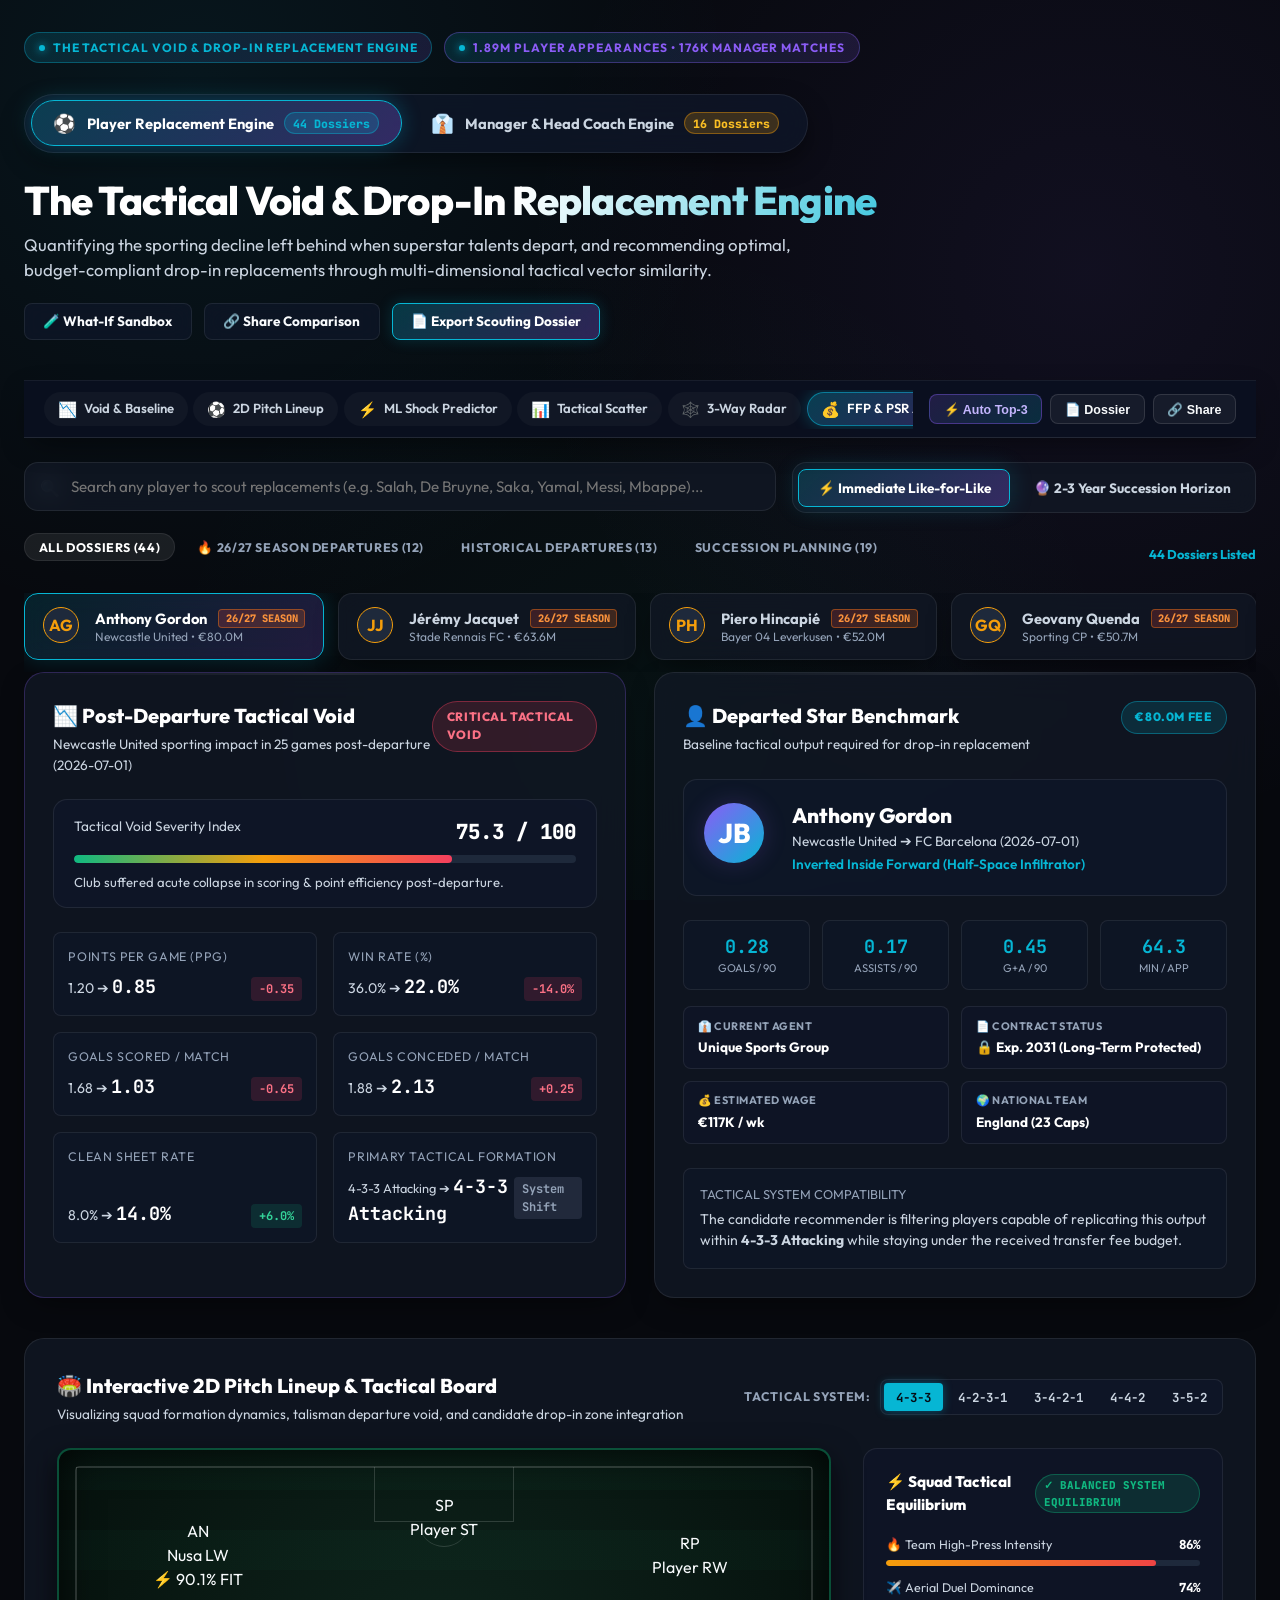
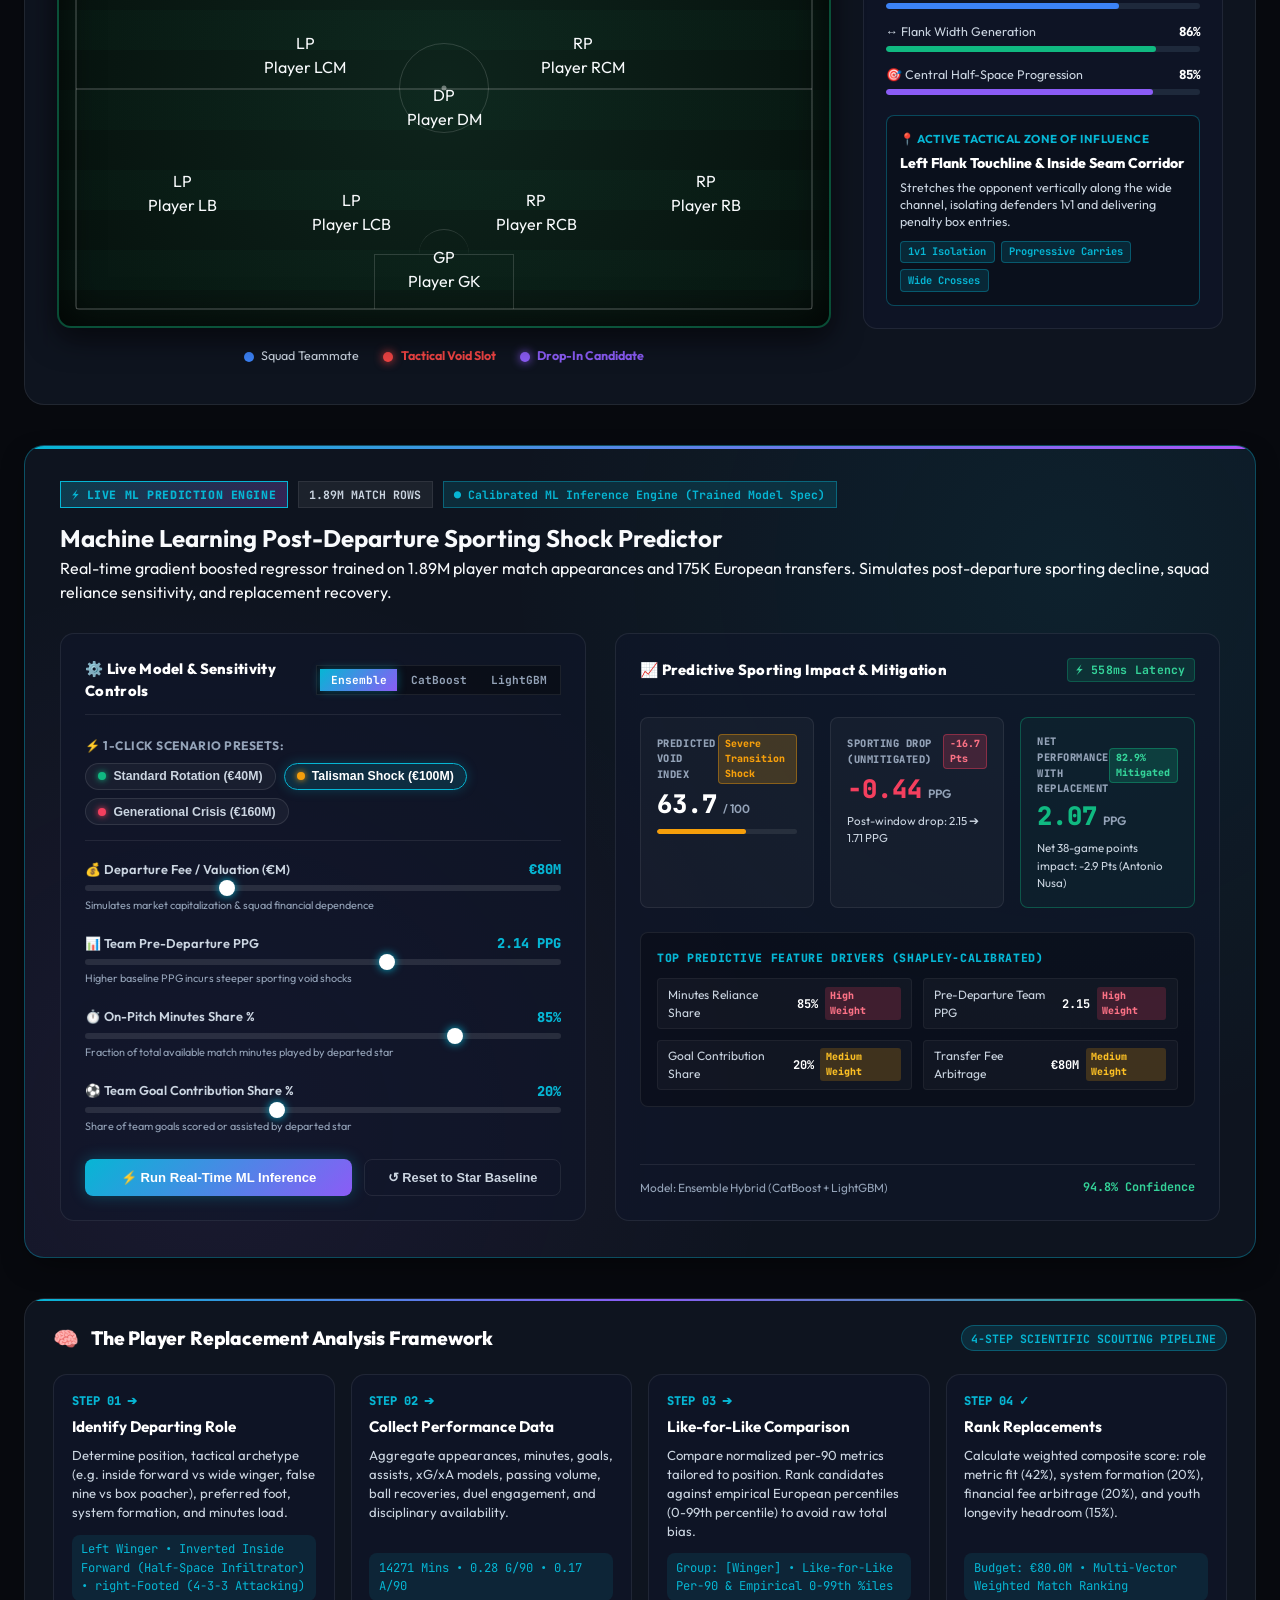
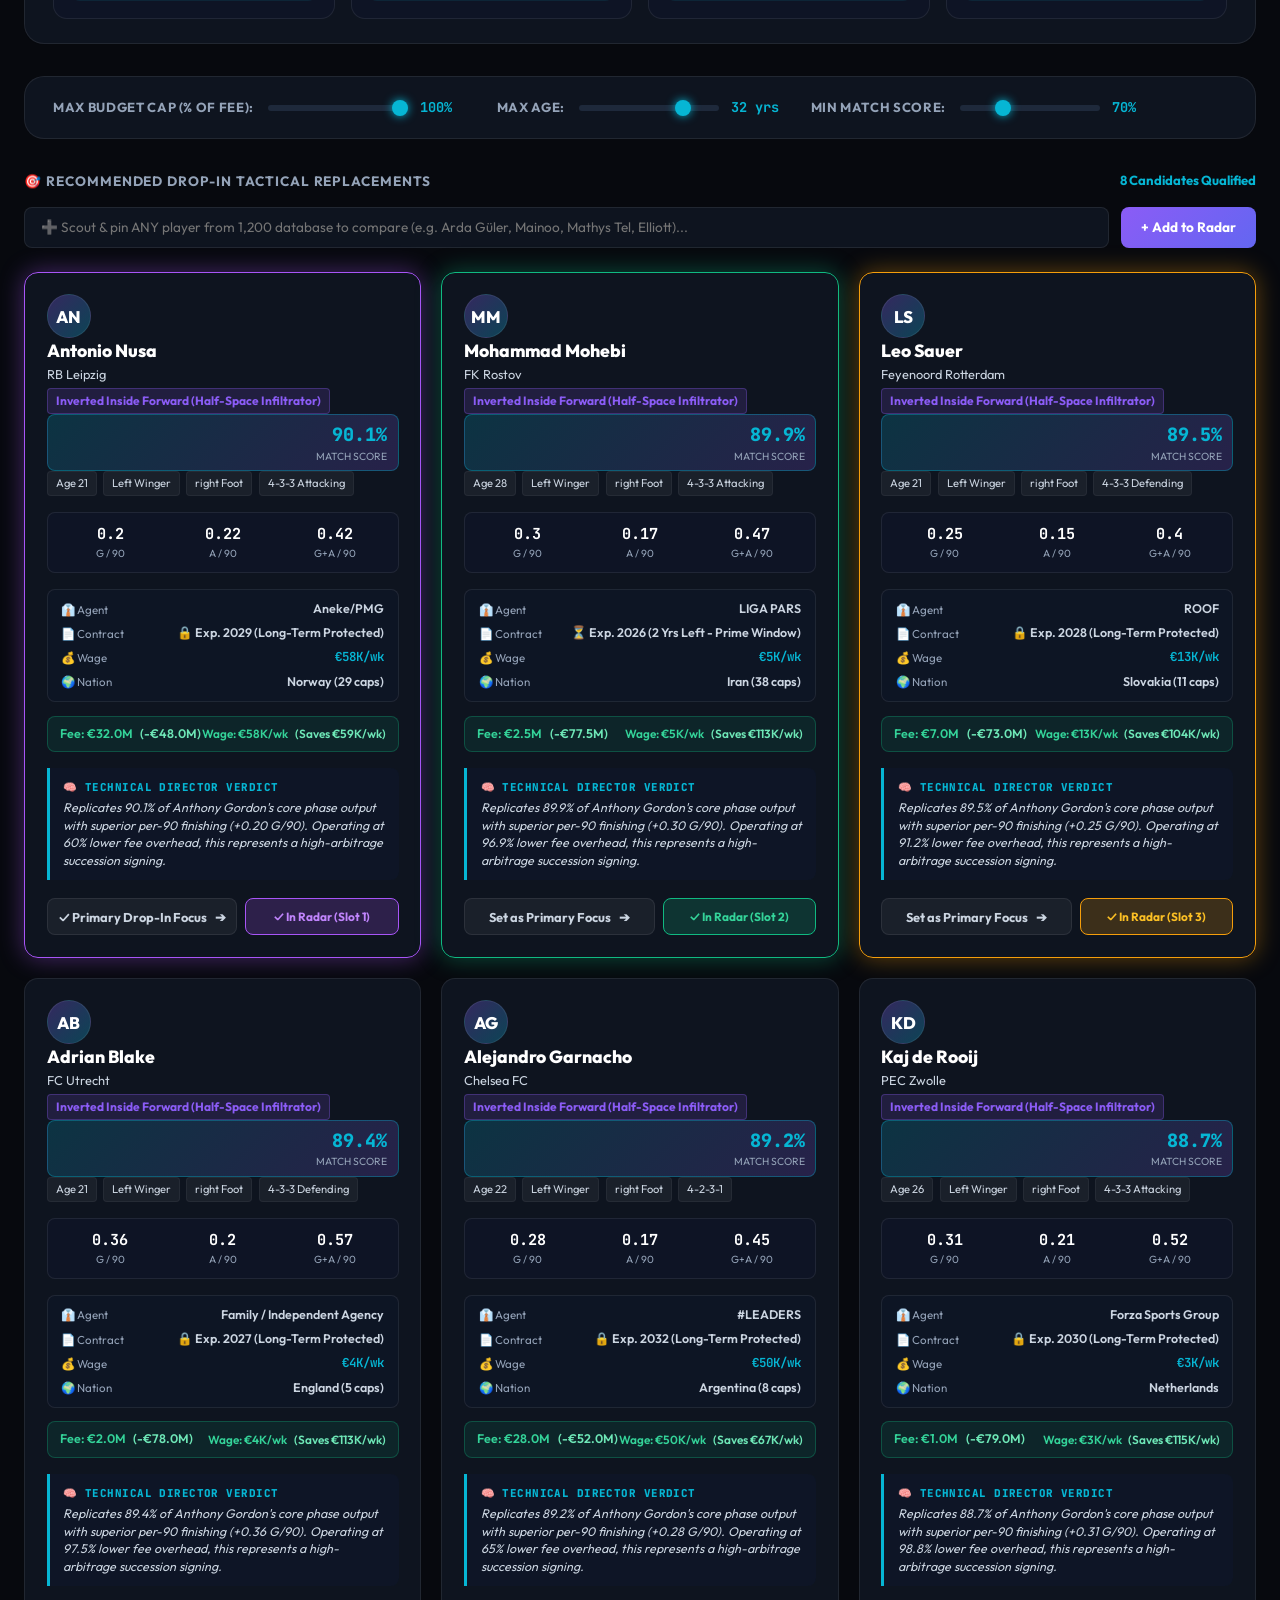
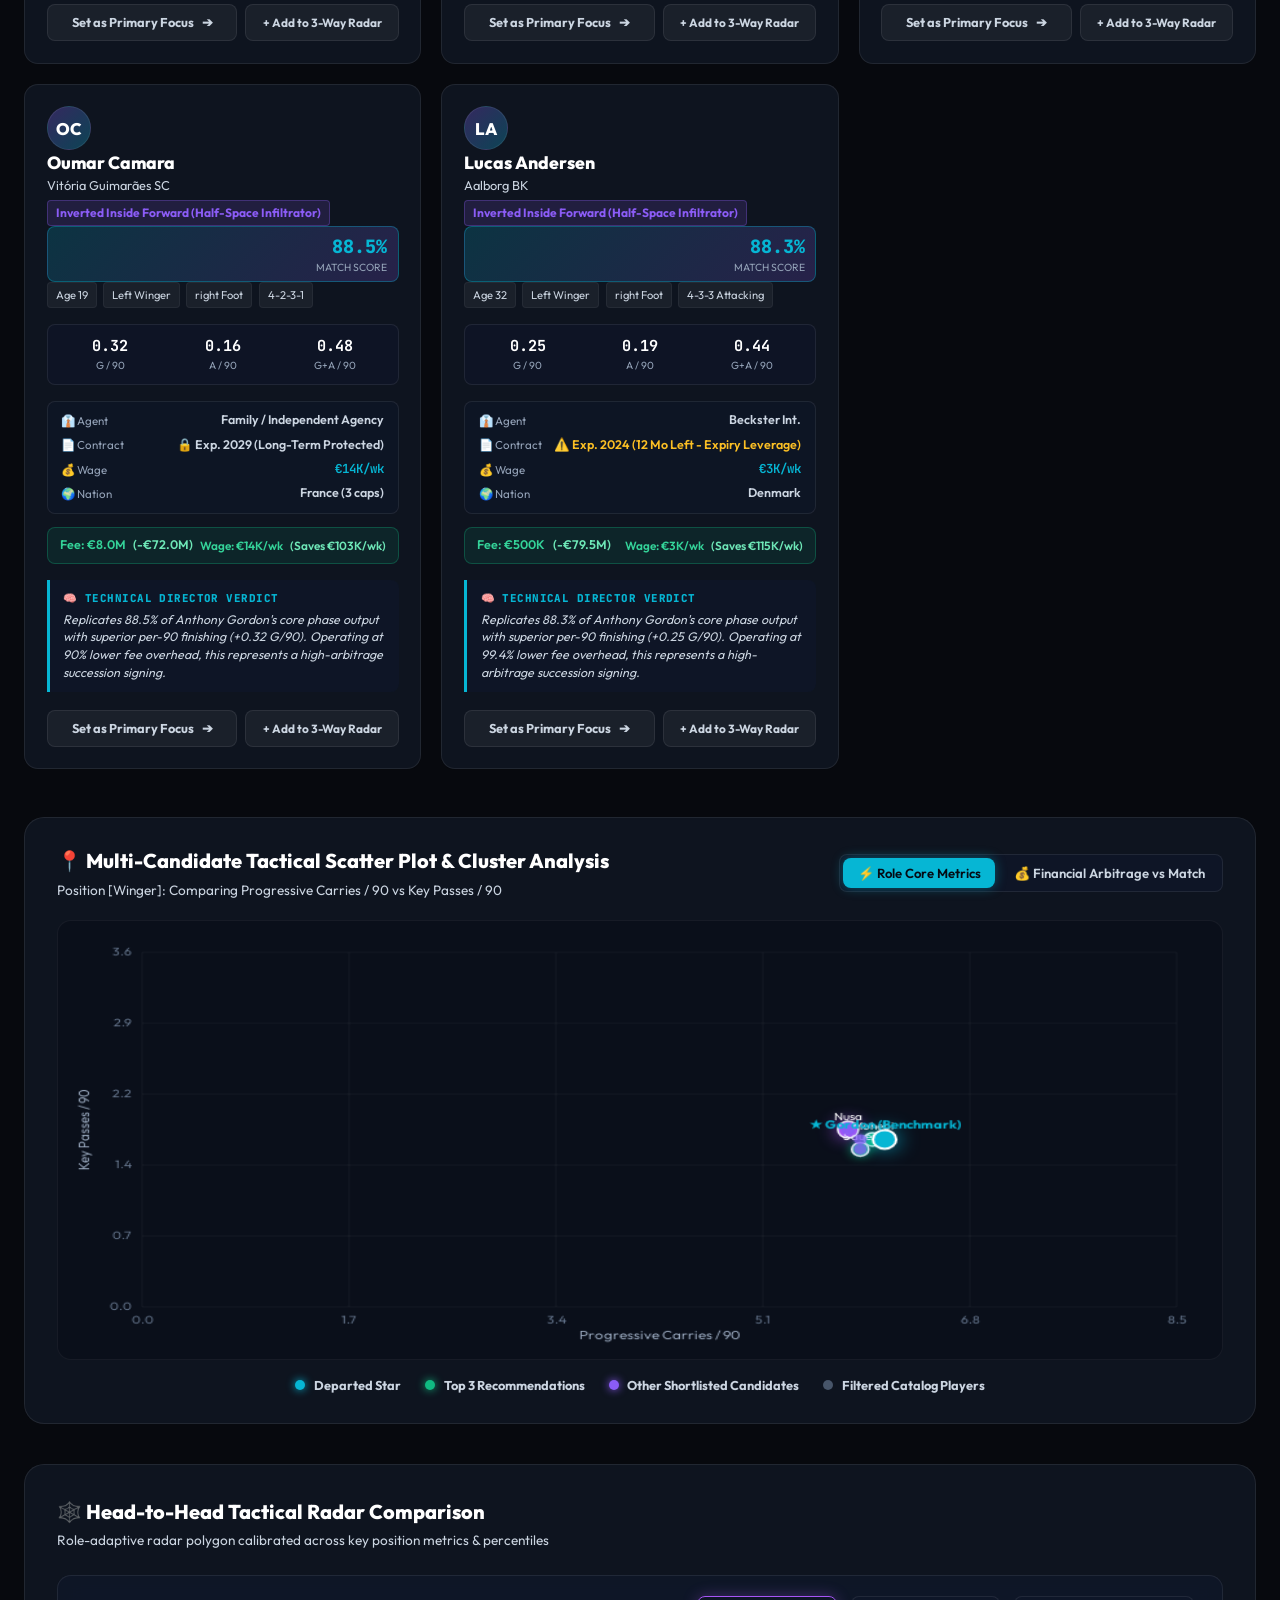
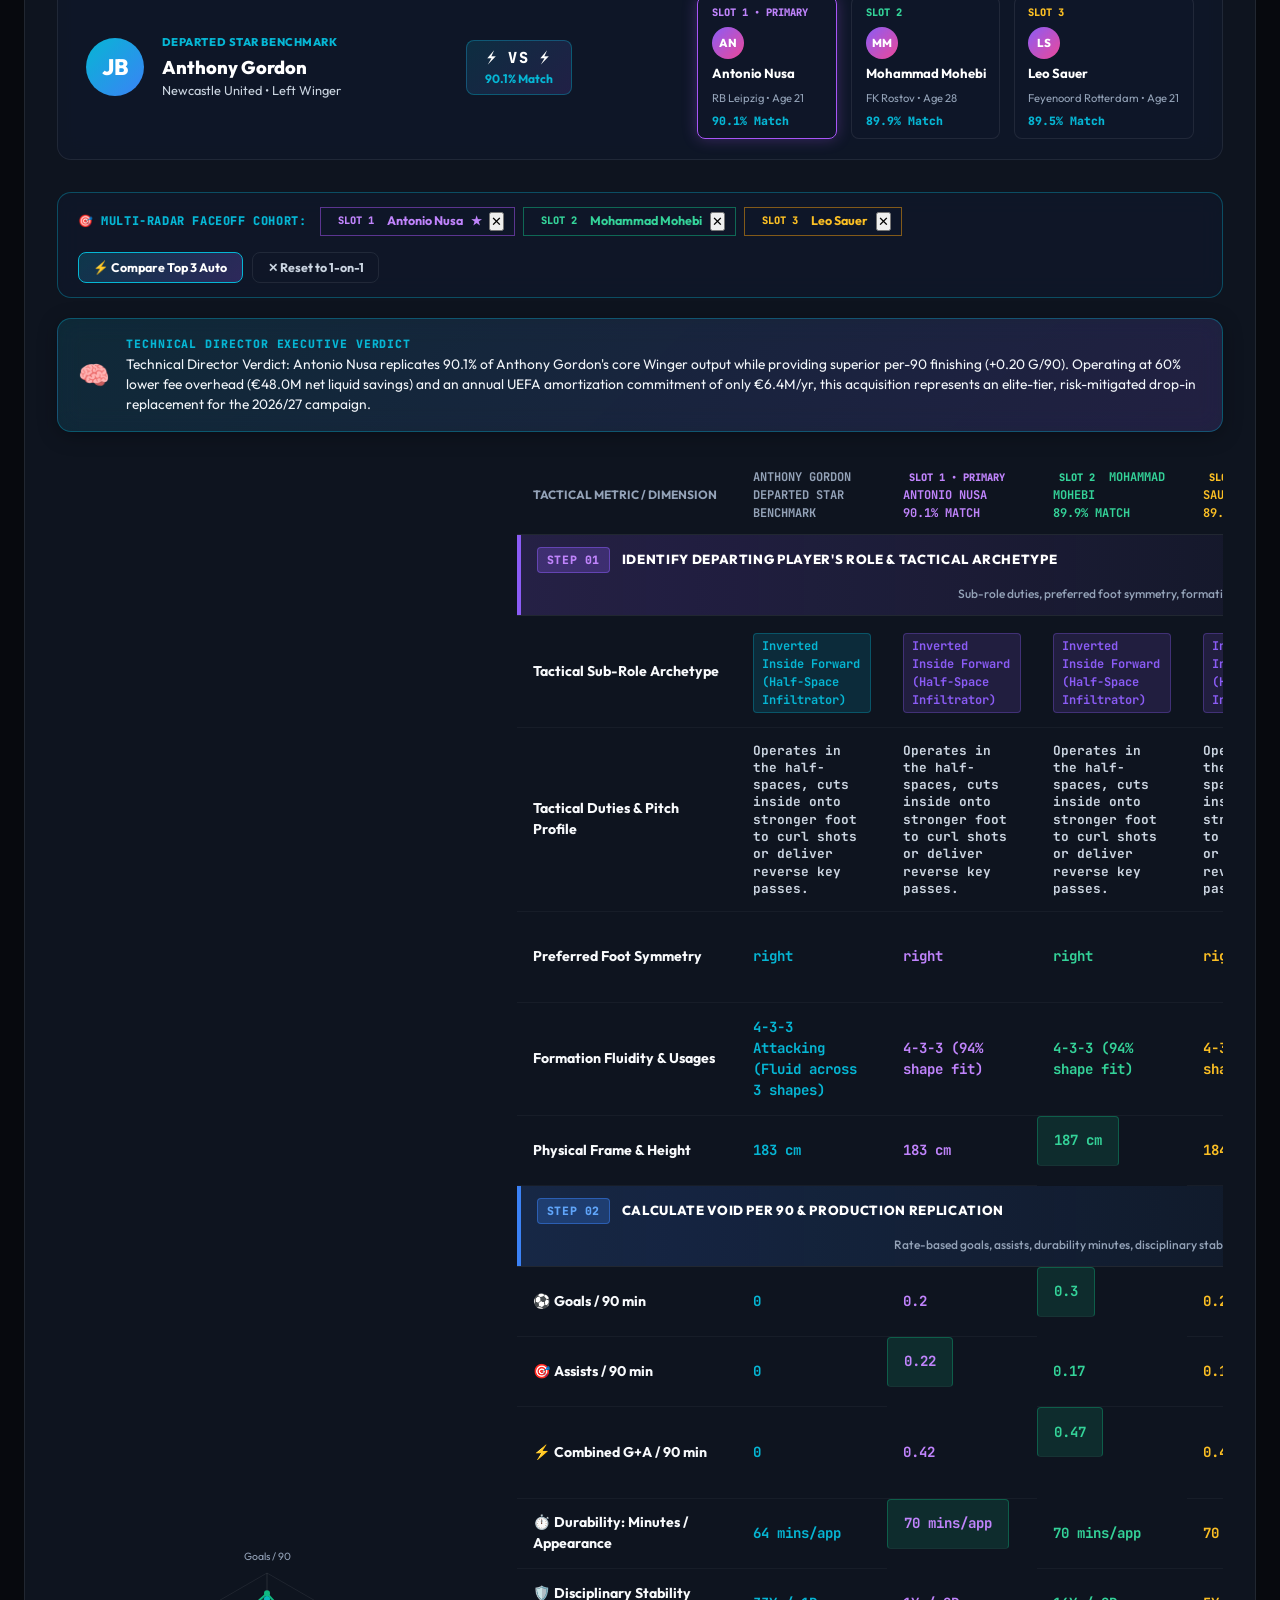
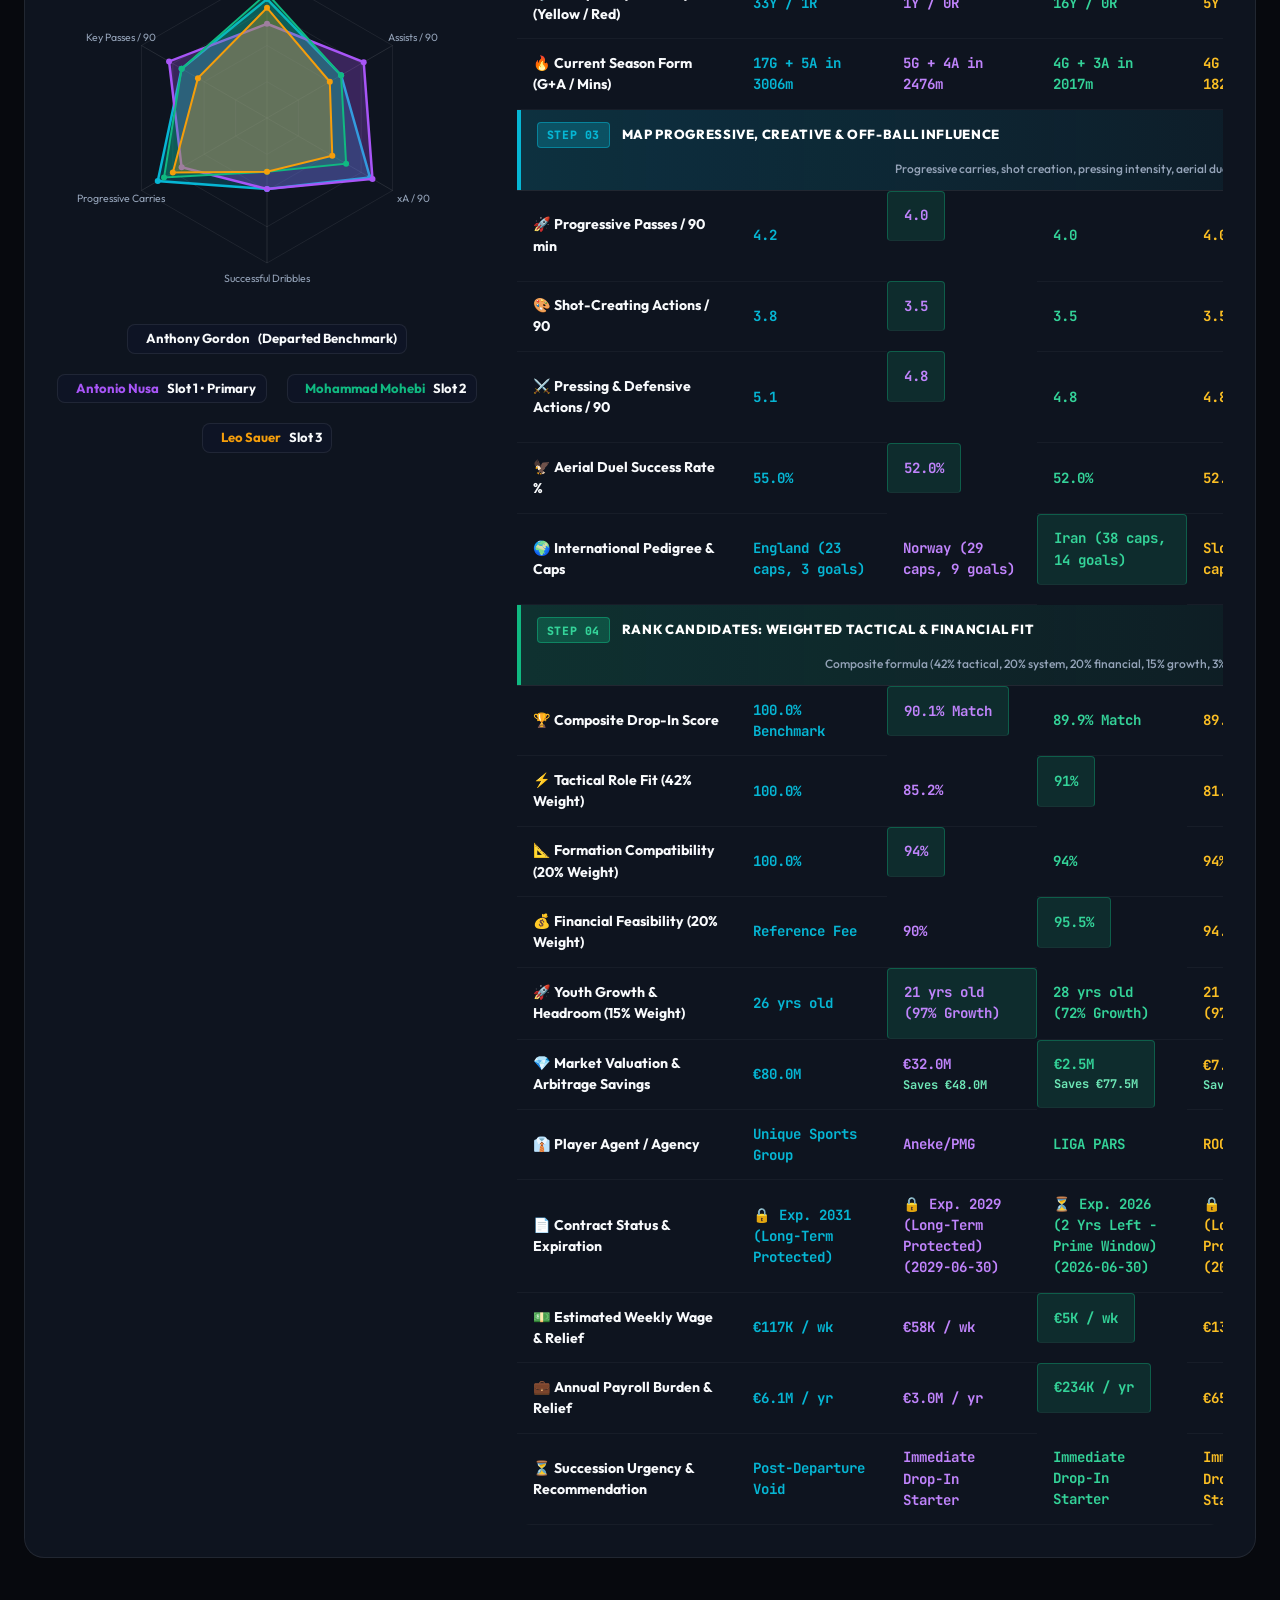
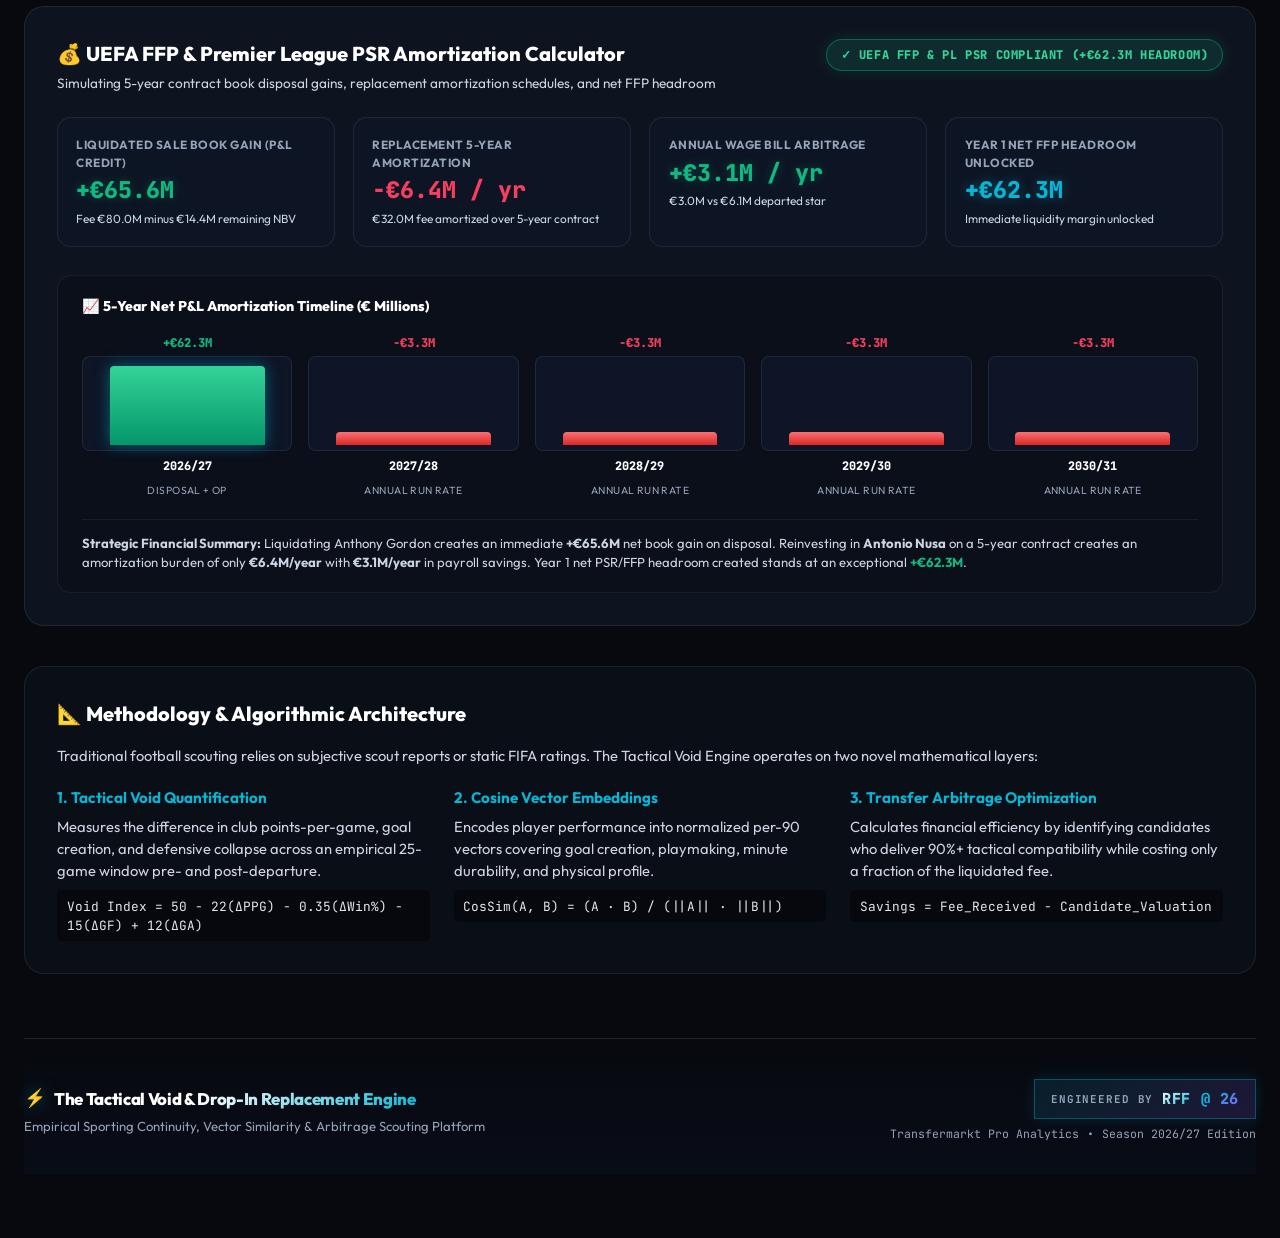
==== commit cf1e7d3f: "feat(ui): executive redesign with sticky navigation dock, 1-click ML presets & WCAG AA contrast" ====
--- a/index.html
+++ b/index.html
@@ -53,6 +53,57 @@
       </div>
     </header>
 
+    <!-- Executive Quick-Jump Sticky Command Dock -->
+    <nav class="executive-nav-dock" id="executiveNavDock" aria-label="Executive Quick Navigation Dock">
+      <div class="dock-container">
+        <div class="dock-nav-items">
+          <a href="#voidAnalysisCard" class="dock-link active" id="dockLinkVoid" title="Jump to Tactical Void Severity & Star Benchmark">
+            <span class="dock-icon">📉</span>
+            <span class="dock-text">Void & Baseline</span>
+          </a>
+          <a href="#pitchTacticalSection" class="dock-link" id="dockLinkPitch" title="Jump to Interactive 2D Pitch Lineup & Tactical Board">
+            <span class="dock-icon">⚽</span>
+            <span class="dock-text">2D Pitch Lineup</span>
+          </a>
+          <a href="#liveMlPredictionSection" class="dock-link" id="dockLinkMl" title="Jump to Machine Learning Post-Departure Shock Predictor">
+            <span class="dock-icon">⚡</span>
+            <span class="dock-text">ML Shock Predictor</span>
+          </a>
+          <a href="#scatterSection" class="dock-link" id="dockLinkScatter" title="Jump to Tactical Profile Scatter & Similarity Cluster">
+            <span class="dock-icon">📊</span>
+            <span class="dock-text">Tactical Scatter</span>
+          </a>
+          <a href="#radarWorkbenchSection" class="dock-link" id="dockLinkRadar" title="Jump to Head-to-Head & 3-Way Radar Faceoff">
+            <span class="dock-icon">🕸️</span>
+            <span class="dock-text">3-Way Radar</span>
+          </a>
+          <a href="#ffpSection" class="dock-link" id="dockLinkFfp" title="Jump to UEFA FFP & PL PSR Financial Amortization Audit">
+            <span class="dock-icon">💰</span>
+            <span class="dock-text">FFP & PSR Audit</span>
+          </a>
+          <a href="#replacementsSection" class="dock-link" id="dockLinkCandidates" title="Jump to Scouted Drop-In Replacements">
+            <span class="dock-icon">🎯</span>
+            <span class="dock-text">Candidates</span>
+          </a>
+          <a href="#frameworkCard" class="dock-link" id="dockLinkMethod" title="Jump to Mathematical Vector Similarity Methodology">
+            <span class="dock-icon">📐</span>
+            <span class="dock-text">Methodology</span>
+          </a>
+        </div>
+        <div class="dock-quick-actions">
+          <button class="dock-action-btn" id="btnDockAutoTop3" title="Instantly load Top 3 scouted replacements into the 3-Way Radar">
+            <span>⚡ Auto Top-3</span>
+          </button>
+          <button class="dock-action-btn" id="btnDockExport" title="Quickly generate and export PDF Scouting Dossier">
+            <span>📄 Dossier</span>
+          </button>
+          <button class="dock-action-btn" id="btnDockShare" title="Copy tactical faceoff link">
+            <span>🔗 Share</span>
+          </button>
+        </div>
+      </div>
+    </nav>
+
     <!-- Search & Horizon Planning Control Bar -->
     <div class="player-search-wrap">
       <div class="search-input-box">
@@ -405,6 +456,25 @@
             </div>
           </div>
 
+          <!-- Executive 1-Click Scenario Presets -->
+          <div class="ml-presets-container" id="mlPresetsContainer">
+            <span class="ml-presets-title">⚡ 1-Click Scenario Presets:</span>
+            <div class="ml-presets-row">
+              <button class="ml-preset-chip" id="presetModerate" data-fee="40" data-ppg="1.85" data-mins="65" data-goal="12" title="Standard Squad Rotation Departure">
+                <span class="preset-indicator moderate"></span>
+                <span class="preset-label">Standard Rotation (€40M)</span>
+              </button>
+              <button class="ml-preset-chip active" id="presetTalisman" data-fee="100" data-ppg="2.14" data-mins="85" data-goal="20" title="Key Starter / Talisman Shock">
+                <span class="preset-indicator talisman"></span>
+                <span class="preset-label">Talisman Shock (€100M)</span>
+              </button>
+              <button class="ml-preset-chip" id="presetCrisis" data-fee="160" data-ppg="2.45" data-mins="95" data-goal="38" title="Generational Talent / Club Pillar Shock">
+                <span class="preset-indicator crisis"></span>
+                <span class="preset-label">Generational Crisis (€160M)</span>
+              </button>
+            </div>
+          </div>
+
           <div class="ml-sliders-wrap">
             <!-- Slider 1: Transfer Fee / Market Valuation -->
             <div class="ml-slider-group">
@@ -628,7 +698,7 @@
     </div>
 
     <!-- Drop-In Replacements Grid -->
-    <section class="replacements-section" aria-label="Drop-in Tactical Replacements">
+    <section class="replacements-section" id="replacementsSection" aria-label="Drop-in Tactical Replacements">
       <div class="section-label-bar">
         <span class="section-label" id="recsSectionLabel">🎯 Recommended Drop-In Tactical Replacements</span>
         <span id="filteredCandidatesCount" style="font-size: 0.82rem; color: var(--accent-cyan); font-weight: 700;">8 Candidates Found</span>
@@ -675,7 +745,7 @@
     </section>
 
     <!-- Head-to-Head Tactical Radar Workbench -->
-    <section class="radar-workbench">
+    <section class="radar-workbench" id="radarWorkbenchSection">
       <div class="card-header-flex">
         <div>
           <h2 class="card-title">
--- a/styles.css
+++ b/styles.css
@@ -24,8 +24,8 @@
   --accent-rose: #f43f5e;
 
   --text-primary: #f8fafc;
-  --text-secondary: #94a3b8;
-  --text-muted: #64748b;
+  --text-secondary: #cbd5e1;
+  --text-muted: #94a3b8;
 
   --font-main: 'Outfit', -apple-system, BlinkMacSystemFont, 'Segoe UI', Roboto, sans-serif;
   --font-mono: 'JetBrains Mono', 'Fira Code', monospace;
@@ -44,6 +44,11 @@
   box-sizing: border-box;
   margin: 0;
   padding: 0;
+}
+
+html {
+  scroll-behavior: smooth;
+  scroll-padding-top: 75px;
 }
 
 body {
@@ -4843,8 +4848,236 @@
   }
 }
 
-
-
-
-
-
+/* ==========================================================================
+   EXECUTIVE QUICK-JUMP STICKY COMMAND DOCK
+   ========================================================================== */
+
+.executive-nav-dock {
+  position: sticky;
+  top: 0;
+  z-index: 990;
+  width: 100%;
+  background: rgba(11, 17, 32, 0.88);
+  backdrop-filter: blur(16px);
+  -webkit-backdrop-filter: blur(16px);
+  border-top: 1px solid rgba(255, 255, 255, 0.06);
+  border-bottom: 1px solid rgba(255, 255, 255, 0.1);
+  box-shadow: 0 10px 30px -10px rgba(0, 0, 0, 0.6);
+  transition: all 0.25s cubic-bezier(0.16, 1, 0.3, 1);
+  margin-bottom: 1.5rem;
+}
+
+.dock-container {
+  max-width: 1400px;
+  margin: 0 auto;
+  padding: 0.55rem 1.25rem;
+  display: flex;
+  align-items: center;
+  justify-content: space-between;
+  gap: 1rem;
+}
+
+.dock-nav-items {
+  display: flex;
+  align-items: center;
+  gap: 0.35rem;
+  overflow-x: auto;
+  scrollbar-width: none;
+  -ms-overflow-style: none;
+  padding: 0.15rem 0;
+}
+
+.dock-nav-items::-webkit-scrollbar {
+  display: none;
+}
+
+.dock-link {
+  display: inline-flex;
+  align-items: center;
+  gap: 0.45rem;
+  padding: 0.38rem 0.8rem;
+  border-radius: 9999px;
+  color: var(--text-secondary);
+  text-decoration: none;
+  font-size: 0.82rem;
+  font-weight: 600;
+  white-space: nowrap;
+  border: 1px solid transparent;
+  background: rgba(255, 255, 255, 0.03);
+  transition: all 0.2s cubic-bezier(0.16, 1, 0.3, 1);
+}
+
+.dock-link:hover {
+  color: var(--text-primary);
+  background: rgba(255, 255, 255, 0.08);
+  border-color: rgba(255, 255, 255, 0.15);
+  transform: translateY(-1px);
+}
+
+.dock-link.active {
+  color: #ffffff;
+  background: linear-gradient(135deg, rgba(6, 182, 212, 0.28), rgba(139, 92, 246, 0.28));
+  border-color: rgba(6, 182, 212, 0.55);
+  box-shadow: 0 0 16px rgba(6, 182, 212, 0.3);
+}
+
+.dock-icon {
+  font-size: 0.95rem;
+  line-height: 1;
+}
+
+.dock-quick-actions {
+  display: flex;
+  align-items: center;
+  gap: 0.5rem;
+  flex-shrink: 0;
+}
+
+.dock-action-btn {
+  display: inline-flex;
+  align-items: center;
+  gap: 0.35rem;
+  padding: 0.4rem 0.85rem;
+  border-radius: 8px;
+  font-size: 0.78rem;
+  font-weight: 700;
+  cursor: pointer;
+  border: 1px solid rgba(255, 255, 255, 0.12);
+  background: rgba(255, 255, 255, 0.05);
+  color: var(--text-primary);
+  transition: all 0.2s ease;
+}
+
+.dock-action-btn:hover {
+  background: rgba(255, 255, 255, 0.12);
+  border-color: rgba(6, 182, 212, 0.45);
+  transform: translateY(-1px);
+  box-shadow: 0 4px 12px rgba(0, 0, 0, 0.35);
+}
+
+#btnDockAutoTop3 {
+  background: linear-gradient(135deg, rgba(139, 92, 246, 0.18), rgba(6, 182, 212, 0.18));
+  border-color: rgba(139, 92, 246, 0.4);
+  color: #c4b5fd;
+}
+
+#btnDockAutoTop3:hover {
+  background: linear-gradient(135deg, rgba(139, 92, 246, 0.3), rgba(6, 182, 212, 0.3));
+  border-color: var(--accent-cyan);
+  color: #fff;
+}
+
+/* ==========================================================================
+   1-CLICK EXECUTIVE ML SCENARIO PRESETS
+   ========================================================================== */
+
+.ml-presets-container {
+  display: flex;
+  flex-direction: column;
+  gap: 0.45rem;
+  margin-bottom: 1.1rem;
+  padding-bottom: 0.95rem;
+  border-bottom: 1px solid rgba(255, 255, 255, 0.08);
+}
+
+.ml-presets-title {
+  font-size: 0.76rem;
+  font-weight: 700;
+  letter-spacing: 0.04em;
+  text-transform: uppercase;
+  color: var(--text-muted);
+}
+
+.ml-presets-row {
+  display: flex;
+  align-items: center;
+  gap: 0.5rem;
+  flex-wrap: wrap;
+}
+
+.ml-preset-chip {
+  display: inline-flex;
+  align-items: center;
+  gap: 0.45rem;
+  padding: 0.35rem 0.75rem;
+  border-radius: 9999px;
+  background: rgba(255, 255, 255, 0.04);
+  border: 1px solid rgba(255, 255, 255, 0.1);
+  color: var(--text-secondary);
+  font-size: 0.77rem;
+  font-weight: 600;
+  cursor: pointer;
+  transition: all 0.2s cubic-bezier(0.16, 1, 0.3, 1);
+}
+
+.ml-preset-chip:hover {
+  background: rgba(255, 255, 255, 0.09);
+  border-color: rgba(255, 255, 255, 0.2);
+  color: var(--text-primary);
+  transform: translateY(-1px);
+}
+
+.ml-preset-chip.active {
+  background: rgba(6, 182, 212, 0.15);
+  border-color: var(--accent-cyan);
+  color: #ffffff;
+  box-shadow: 0 0 12px rgba(6, 182, 212, 0.25);
+}
+
+.preset-indicator {
+  width: 8px;
+  height: 8px;
+  border-radius: 50%;
+  display: inline-block;
+}
+
+.preset-indicator.moderate {
+  background: #10b981;
+  box-shadow: 0 0 6px #10b981;
+}
+
+.preset-indicator.talisman {
+  background: #f59e0b;
+  box-shadow: 0 0 6px #f59e0b;
+}
+
+.preset-indicator.crisis {
+  background: #f43f5e;
+  box-shadow: 0 0 6px #f43f5e;
+}
+
+/* ==========================================================================
+   RESPONSIVE POLISH & ERGONOMICS
+   ========================================================================== */
+
+@media (max-width: 1024px) {
+  .dock-container {
+    padding: 0.5rem 1rem;
+  }
+}
+
+@media (max-width: 768px) {
+  .dock-container {
+    flex-direction: column;
+    align-items: stretch;
+    gap: 0.5rem;
+  }
+  .dock-quick-actions {
+    justify-content: flex-end;
+  }
+  .dock-action-btn {
+    flex: 1;
+    justify-content: center;
+  }
+  .ml-preset-chip {
+    flex: 1 1 auto;
+    justify-content: center;
+  }
+}
+
+
+
+
+
+
+
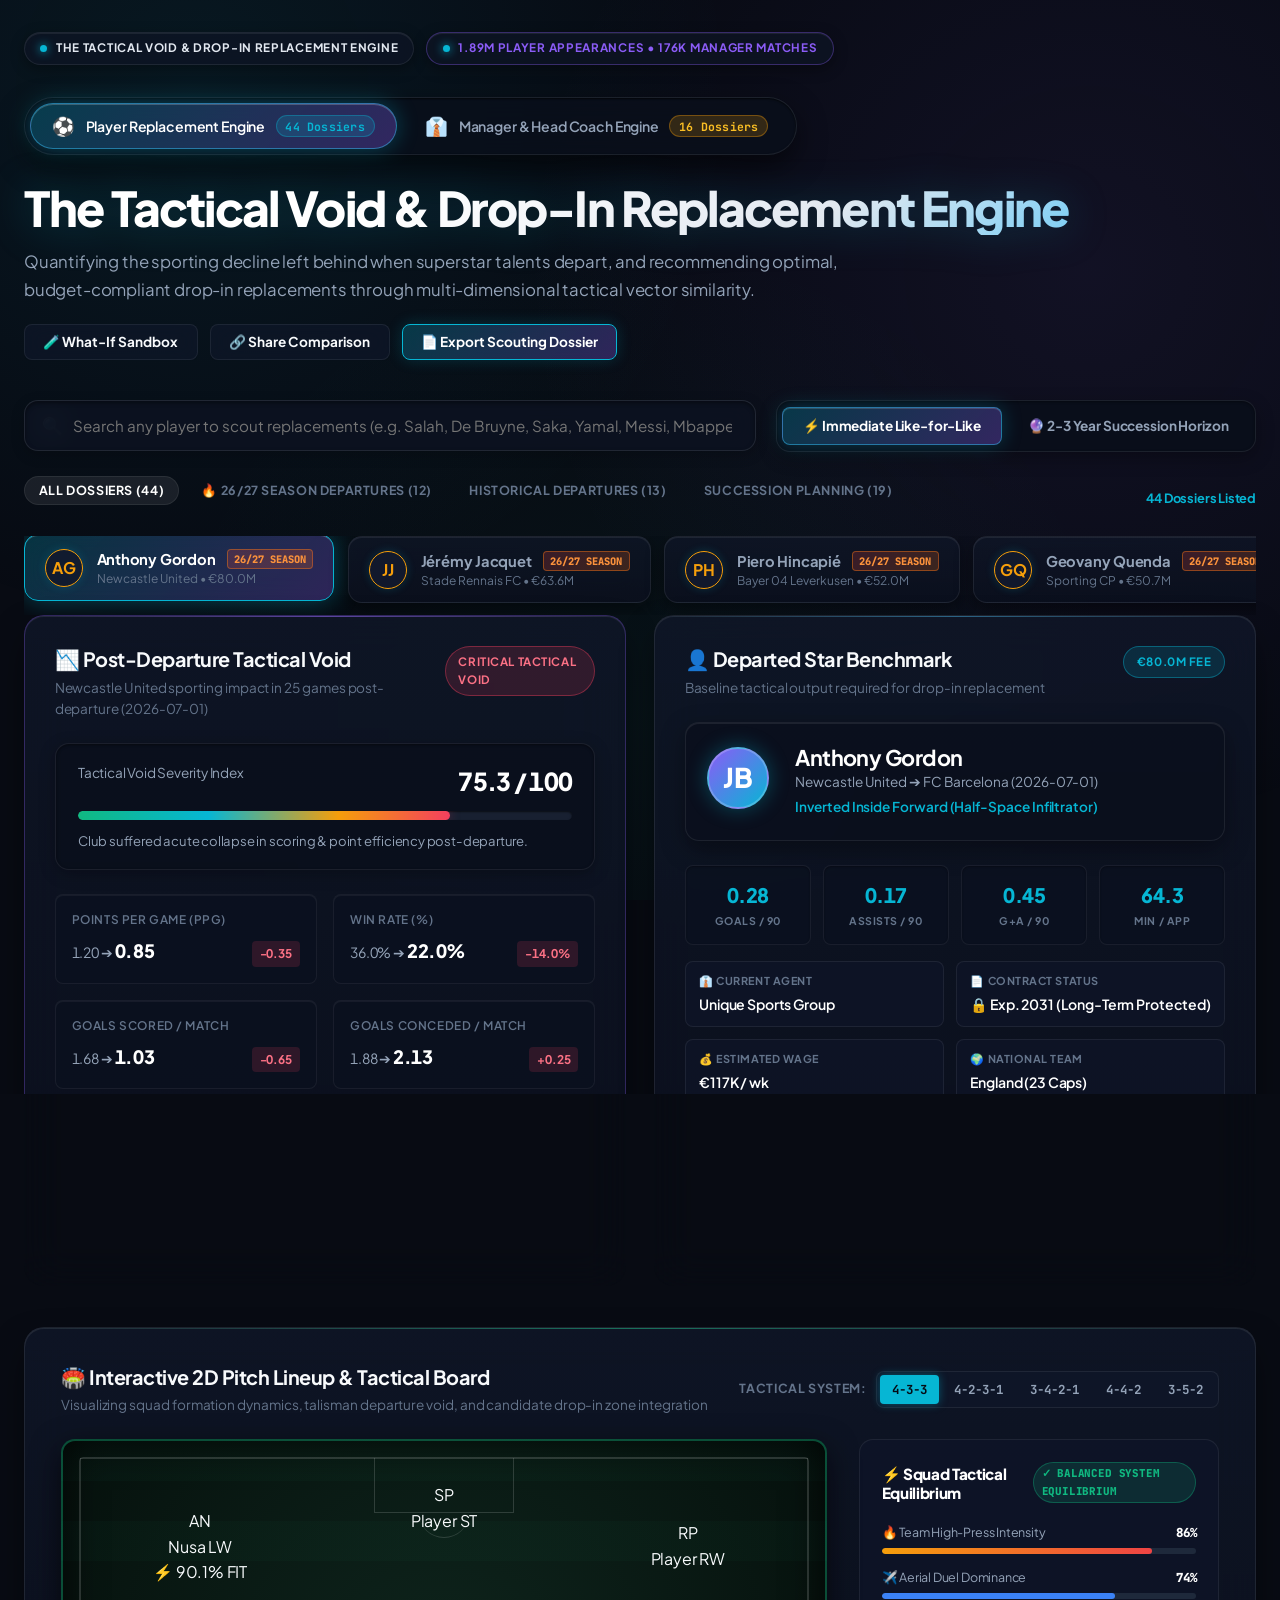
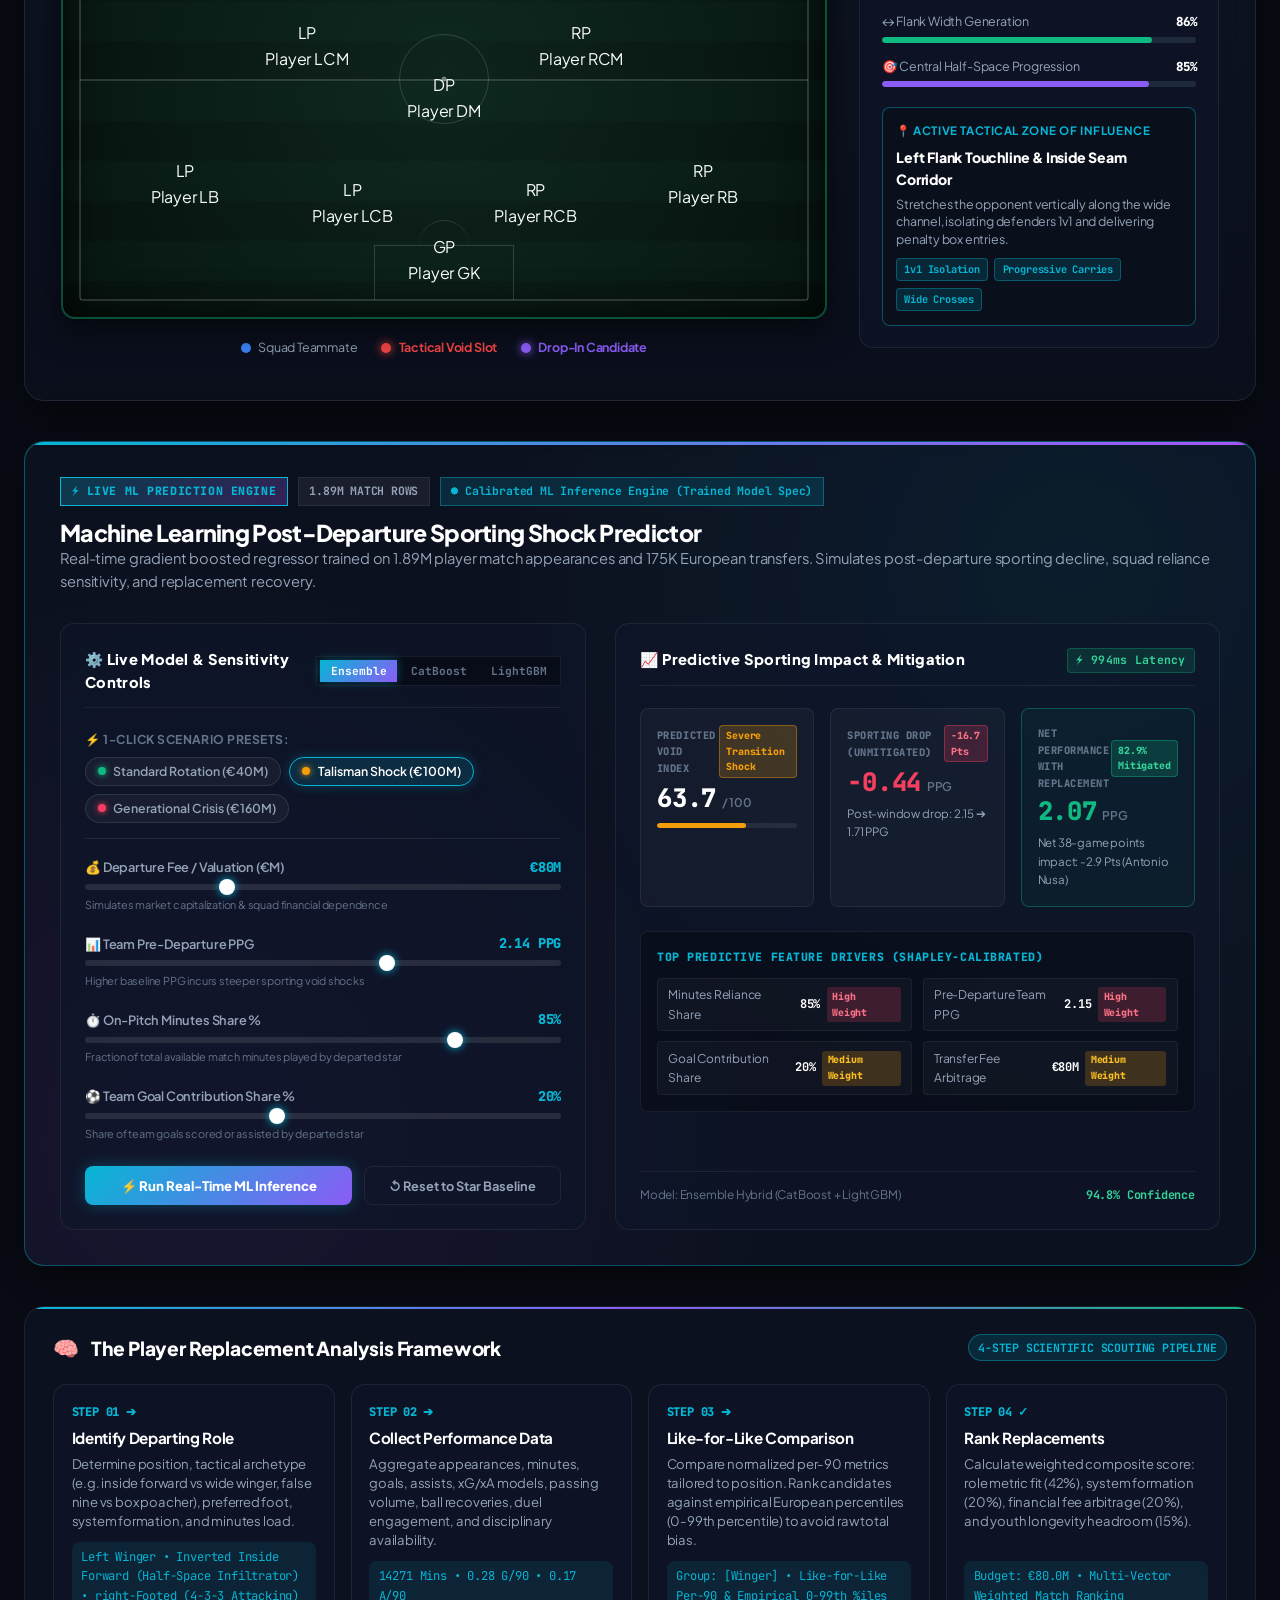
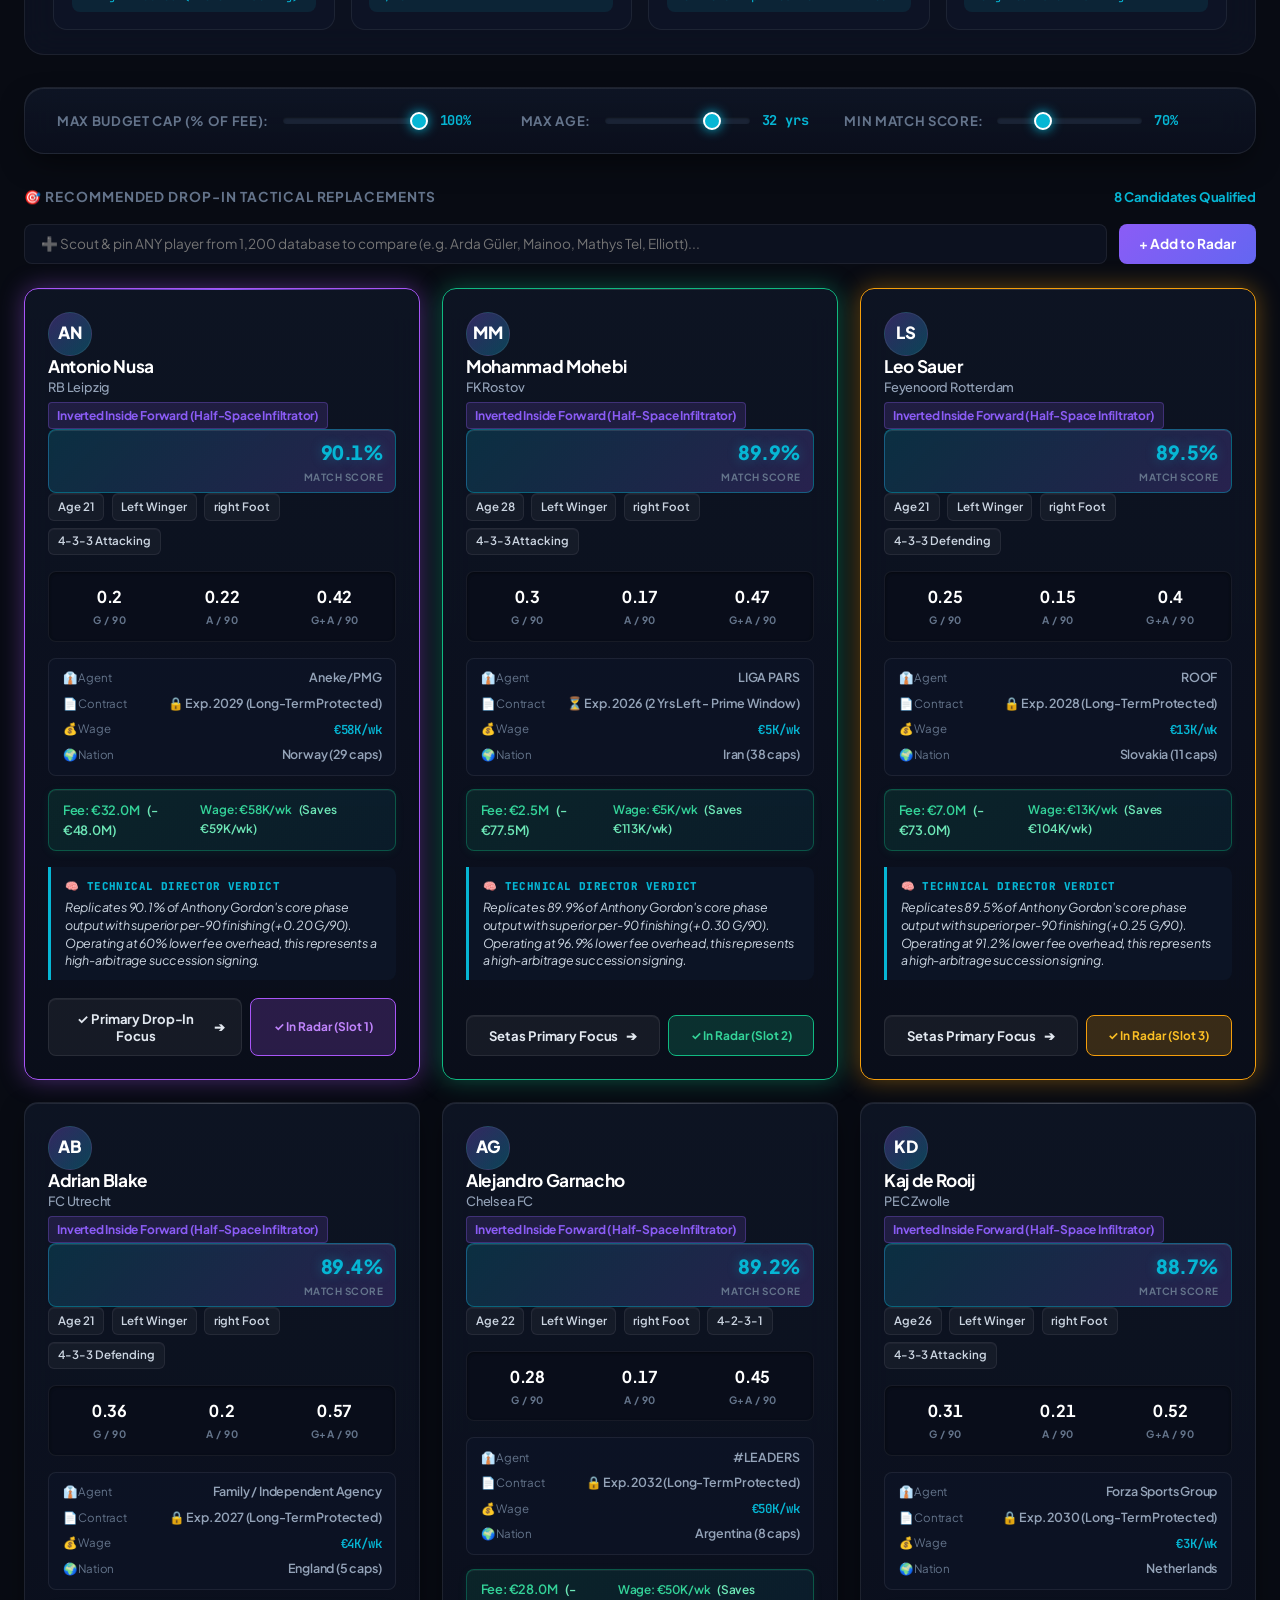
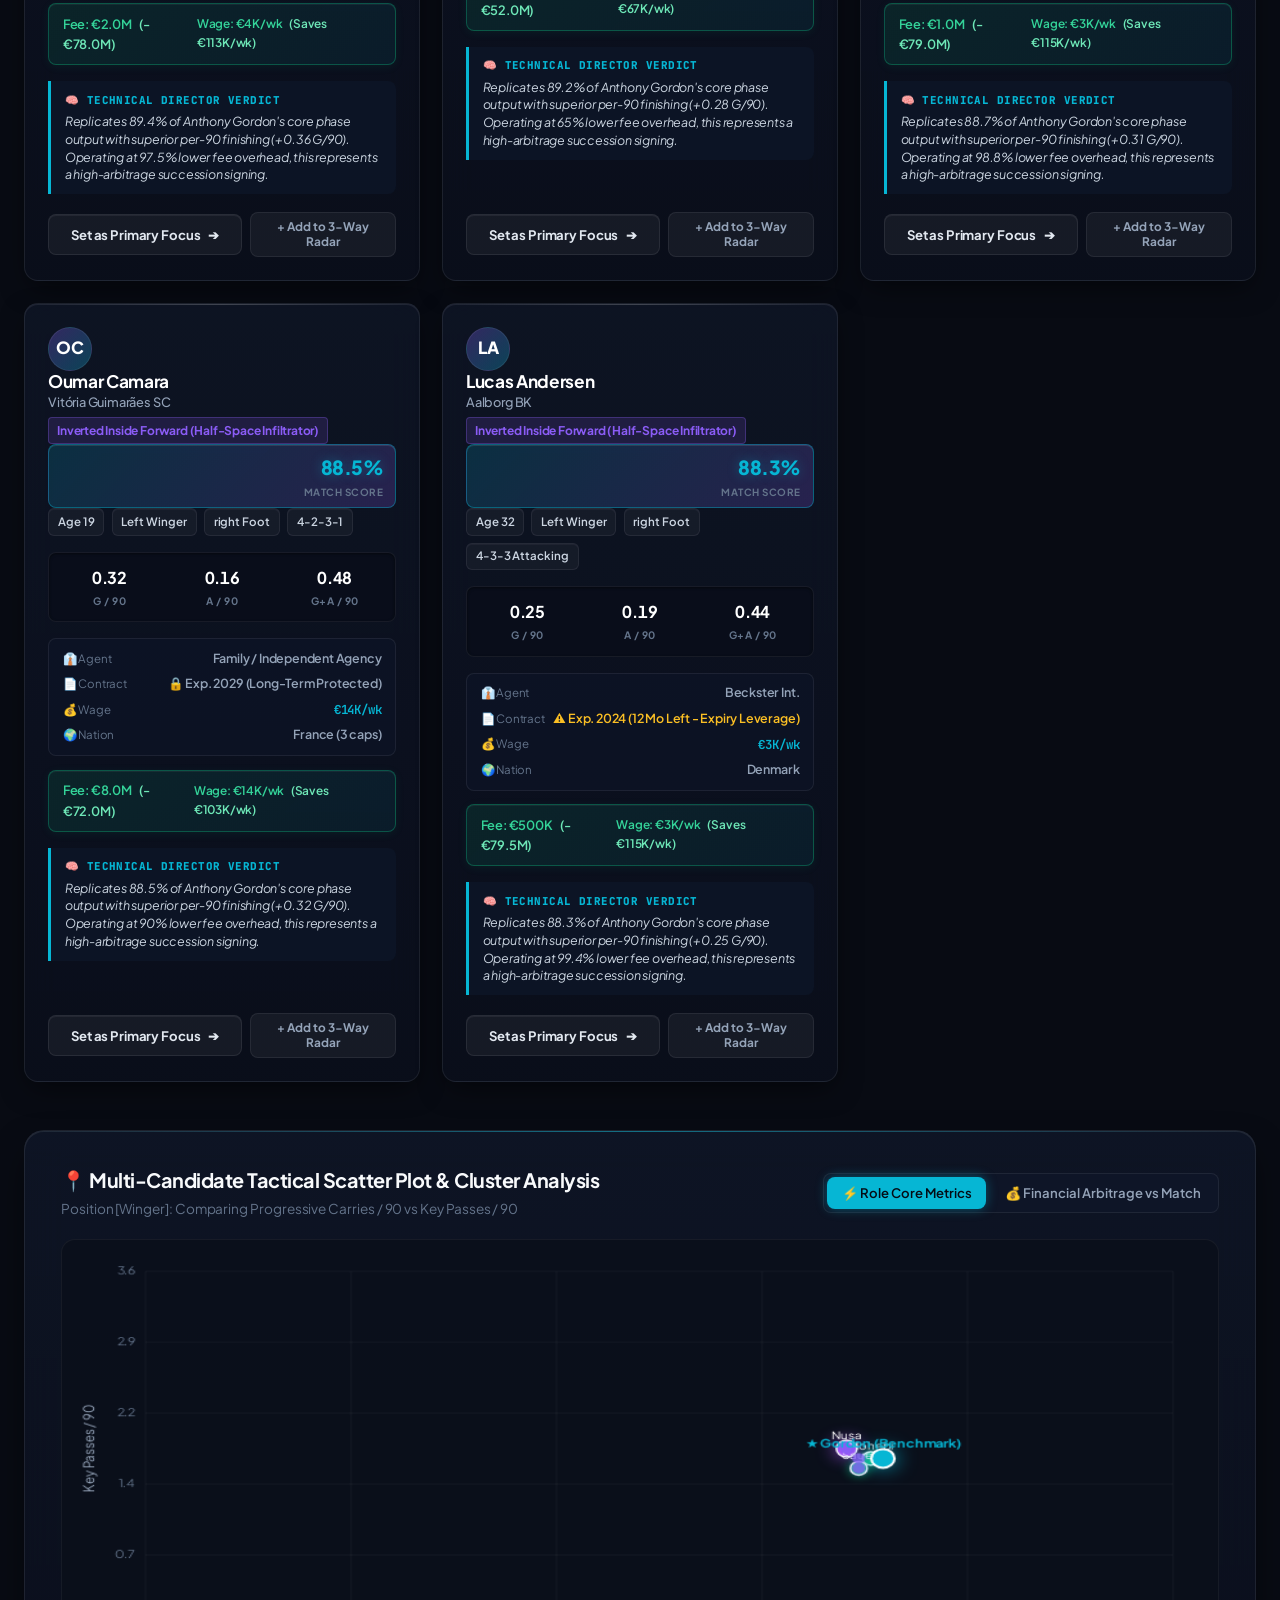
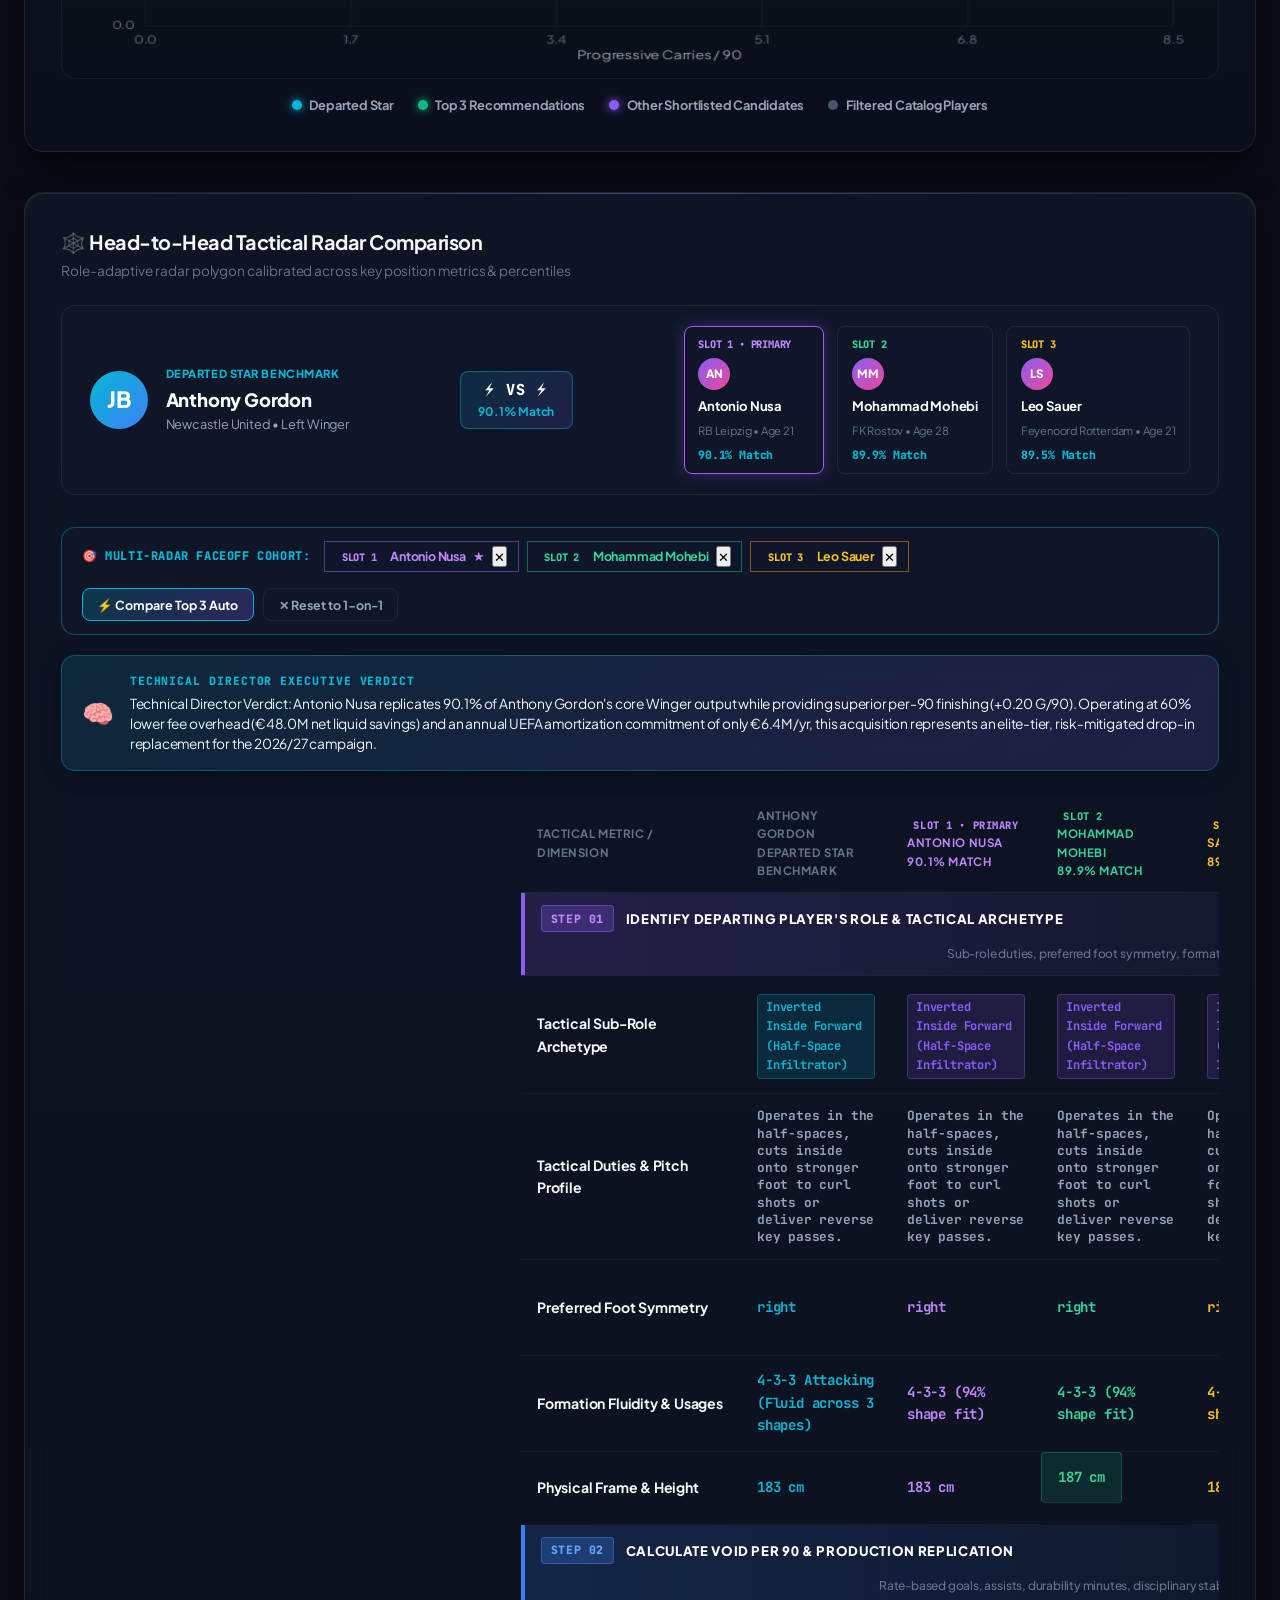
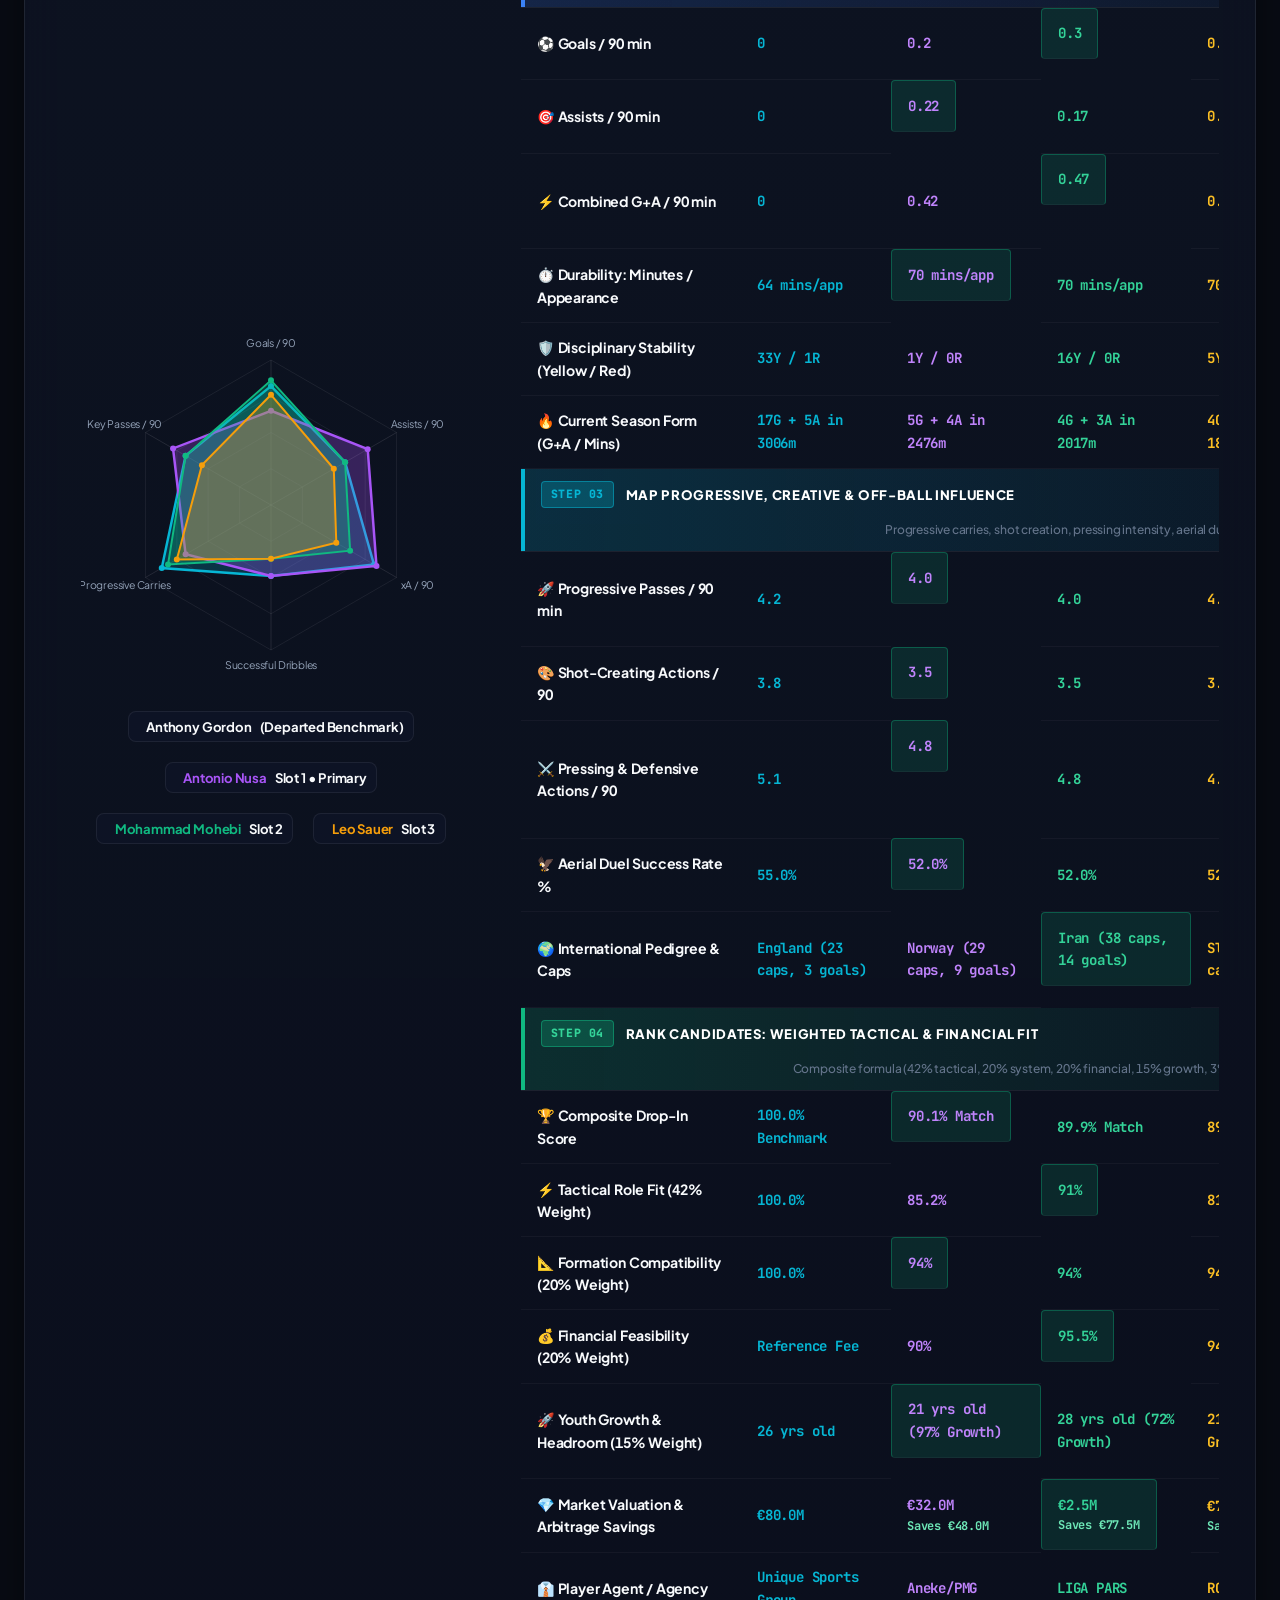
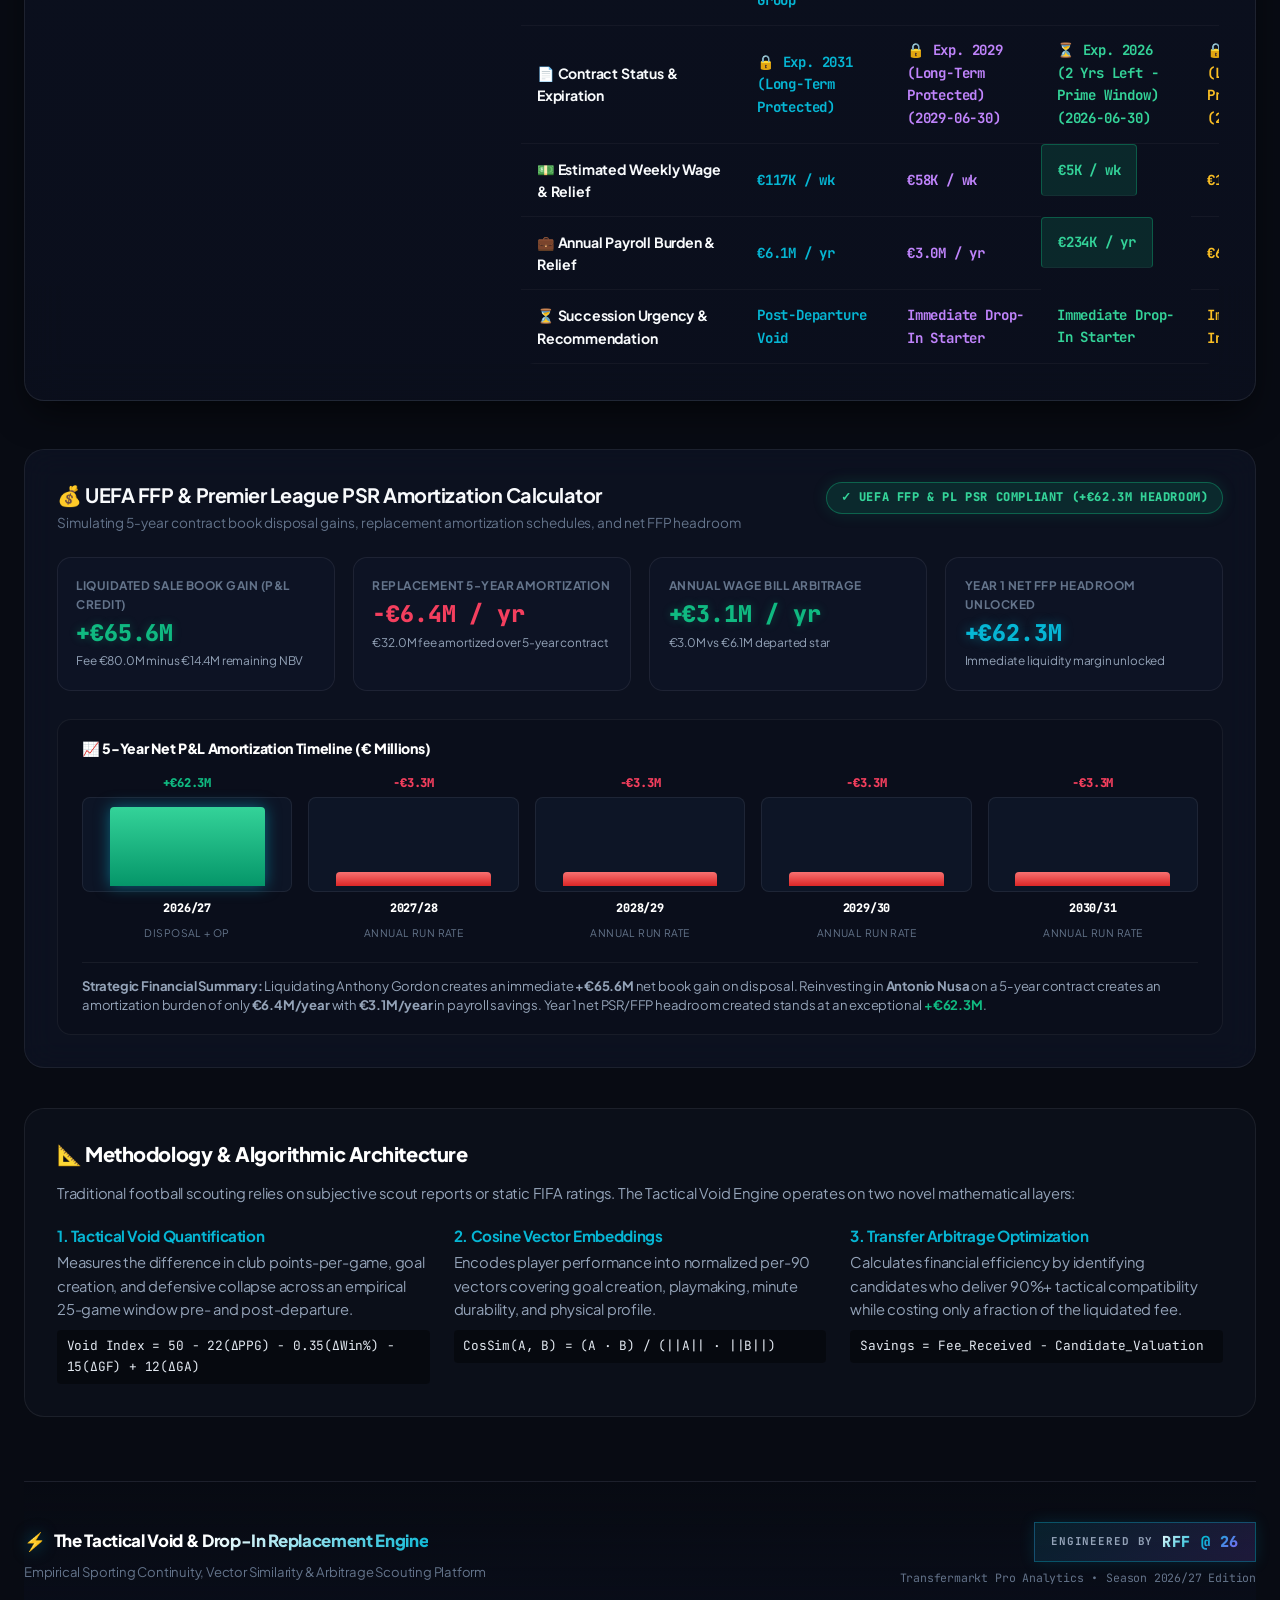
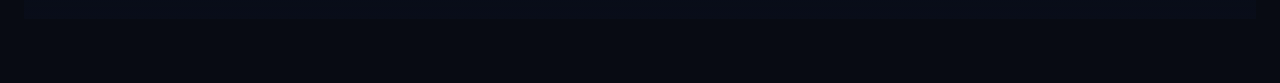
==== commit 568323f7: "feat: upgrade to full professional design system, multi-page suite, and smooth typography" ====
--- a/index.html
+++ b/index.html
@@ -7,7 +7,7 @@
   <meta name="description" content="Quantifying post-departure tactical voids and recommending budget-compliant drop-in tactical replacements using Transfermarkt data.">
   <link rel="preconnect" href="https://fonts.googleapis.com">
   <link rel="preconnect" href="https://fonts.gstatic.com" crossorigin>
-  <link href="https://fonts.googleapis.com/css2?family=JetBrains+Mono:wght@400;600;700;800&family=Outfit:wght@400;500;600;700;800;900&display=swap" rel="stylesheet">
+  <link href="https://fonts.googleapis.com/css2?family=Inter:wght@400;500;600;700&family=JetBrains+Mono:wght@400;500;600;700;800&family=Plus+Jakarta+Sans:ital,wght@0,300;0,400;0,500;0,600;0,700;0,800;1,400;1,600&display=swap" rel="stylesheet">
   <link rel="stylesheet" href="styles.css">
 </head>
 <body>
@@ -52,57 +52,6 @@
         </button>
       </div>
     </header>
-
-    <!-- Executive Quick-Jump Sticky Command Dock -->
-    <nav class="executive-nav-dock" id="executiveNavDock" aria-label="Executive Quick Navigation Dock">
-      <div class="dock-container">
-        <div class="dock-nav-items">
-          <a href="#voidAnalysisCard" class="dock-link active" id="dockLinkVoid" title="Jump to Tactical Void Severity & Star Benchmark">
-            <span class="dock-icon">📉</span>
-            <span class="dock-text">Void & Baseline</span>
-          </a>
-          <a href="#pitchTacticalSection" class="dock-link" id="dockLinkPitch" title="Jump to Interactive 2D Pitch Lineup & Tactical Board">
-            <span class="dock-icon">⚽</span>
-            <span class="dock-text">2D Pitch Lineup</span>
-          </a>
-          <a href="#liveMlPredictionSection" class="dock-link" id="dockLinkMl" title="Jump to Machine Learning Post-Departure Shock Predictor">
-            <span class="dock-icon">⚡</span>
-            <span class="dock-text">ML Shock Predictor</span>
-          </a>
-          <a href="#scatterSection" class="dock-link" id="dockLinkScatter" title="Jump to Tactical Profile Scatter & Similarity Cluster">
-            <span class="dock-icon">📊</span>
-            <span class="dock-text">Tactical Scatter</span>
-          </a>
-          <a href="#radarWorkbenchSection" class="dock-link" id="dockLinkRadar" title="Jump to Head-to-Head & 3-Way Radar Faceoff">
-            <span class="dock-icon">🕸️</span>
-            <span class="dock-text">3-Way Radar</span>
-          </a>
-          <a href="#ffpSection" class="dock-link" id="dockLinkFfp" title="Jump to UEFA FFP & PL PSR Financial Amortization Audit">
-            <span class="dock-icon">💰</span>
-            <span class="dock-text">FFP & PSR Audit</span>
-          </a>
-          <a href="#replacementsSection" class="dock-link" id="dockLinkCandidates" title="Jump to Scouted Drop-In Replacements">
-            <span class="dock-icon">🎯</span>
-            <span class="dock-text">Candidates</span>
-          </a>
-          <a href="#frameworkCard" class="dock-link" id="dockLinkMethod" title="Jump to Mathematical Vector Similarity Methodology">
-            <span class="dock-icon">📐</span>
-            <span class="dock-text">Methodology</span>
-          </a>
-        </div>
-        <div class="dock-quick-actions">
-          <button class="dock-action-btn" id="btnDockAutoTop3" title="Instantly load Top 3 scouted replacements into the 3-Way Radar">
-            <span>⚡ Auto Top-3</span>
-          </button>
-          <button class="dock-action-btn" id="btnDockExport" title="Quickly generate and export PDF Scouting Dossier">
-            <span>📄 Dossier</span>
-          </button>
-          <button class="dock-action-btn" id="btnDockShare" title="Copy tactical faceoff link">
-            <span>🔗 Share</span>
-          </button>
-        </div>
-      </div>
-    </nav>
 
     <!-- Search & Horizon Planning Control Bar -->
     <div class="player-search-wrap">
--- a/styles.css
+++ b/styles.css
@@ -4,38 +4,46 @@
    ========================================================================== */
 
 :root {
-  --bg-deep: #07090e;
-  --bg-surface: #0e131f;
-  --bg-card: rgba(18, 24, 38, 0.75);
-  --bg-card-hover: rgba(26, 35, 56, 0.9);
-  --bg-input: #131a29;
+  --bg-deep: #080b13;
+  --bg-surface: #0e1424;
+  --bg-card: rgba(14, 20, 36, 0.72);
+  --bg-card-hover: rgba(20, 29, 52, 0.88);
+  --bg-card-elevated: rgba(18, 26, 46, 0.85);
+  --bg-input: rgba(12, 17, 31, 0.85);
   
-  --border-subtle: rgba(255, 255, 255, 0.08);
-  --border-highlight: rgba(6, 182, 212, 0.35);
-  --border-glow: rgba(139, 92, 246, 0.35);
+  --border-subtle: rgba(255, 255, 255, 0.07);
+  --border-medium: rgba(255, 255, 255, 0.12);
+  --border-highlight: rgba(6, 182, 212, 0.4);
+  --border-glow: rgba(139, 92, 246, 0.4);
 
   --accent-cyan: #06b6d4;
+  --accent-cyan-light: #38bdf8;
   --accent-cyan-glow: rgba(6, 182, 212, 0.25);
   --accent-purple: #8b5cf6;
+  --accent-purple-light: #a78bfa;
   --accent-purple-glow: rgba(139, 92, 246, 0.25);
   --accent-emerald: #10b981;
+  --accent-emerald-light: #34d399;
   --accent-emerald-glow: rgba(16, 185, 129, 0.2);
   --accent-amber: #f59e0b;
+  --accent-amber-light: #fbbf24;
   --accent-rose: #f43f5e;
+  --accent-rose-light: #fb7185;
 
   --text-primary: #f8fafc;
-  --text-secondary: #cbd5e1;
-  --text-muted: #94a3b8;
-
-  --font-main: 'Outfit', -apple-system, BlinkMacSystemFont, 'Segoe UI', Roboto, sans-serif;
-  --font-mono: 'JetBrains Mono', 'Fira Code', monospace;
+  --text-secondary: #94a3b8;
+  --text-muted: #64748b;
+
+  --font-main: 'Plus Jakarta Sans', 'Inter', -apple-system, BlinkMacSystemFont, 'Segoe UI', Roboto, sans-serif;
+  --font-heading: 'Plus Jakarta Sans', -apple-system, BlinkMacSystemFont, sans-serif;
+  --font-mono: 'JetBrains Mono', 'SF Mono', 'Fira Code', monospace;
 
   --radius-sm: 8px;
   --radius-md: 14px;
   --radius-lg: 20px;
   --radius-xl: 28px;
   
-  --shadow-card: 0 10px 30px -10px rgba(0, 0, 0, 0.6);
+  --shadow-card: 0 12px 32px -8px rgba(0, 0, 0, 0.65), inset 0 1px 0 0 rgba(255, 255, 255, 0.08);
   --shadow-glow-cyan: 0 0 25px rgba(6, 182, 212, 0.2);
   --shadow-glow-purple: 0 0 25px rgba(139, 92, 246, 0.2);
 }
@@ -47,24 +55,192 @@
 }
 
 html {
-  scroll-behavior: smooth;
-  scroll-padding-top: 75px;
+  height: 100%;
+  overflow-y: auto;
+  overflow-x: hidden;
+  -webkit-overflow-scrolling: touch;
+  scroll-behavior: auto;
+  -webkit-font-smoothing: antialiased;
+  -moz-osx-font-smoothing: grayscale;
+  text-rendering: optimizeLegibility;
 }
 
 body {
   background-color: var(--bg-deep);
+  color: var(--text-primary);
+  font-family: var(--font-main);
+  line-height: 1.6;
+  letter-spacing: -0.012em;
+  font-feature-settings: 'cv02' 1, 'cv03' 1, 'cv04' 1, 'cv11' 1;
+  min-height: 100%;
+  overflow-x: hidden;
+  position: relative;
+  -webkit-font-smoothing: antialiased;
+  -moz-osx-font-smoothing: grayscale;
+  text-rendering: optimizeLegibility;
+  -webkit-overflow-scrolling: touch;
+  touch-action: pan-y;
+}
+
+h1, h2, h3, h4, h5, h6 {
+  font-family: var(--font-heading);
+  letter-spacing: -0.025em;
+  font-weight: 700;
+  color: var(--text-primary);
+  line-height: 1.25;
+}
+
+h1 {
+  font-weight: 800;
+  letter-spacing: -0.035em;
+}
+
+h2 {
+  font-weight: 800;
+  letter-spacing: -0.03em;
+}
+
+h3 {
+  font-weight: 700;
+  letter-spacing: -0.022em;
+}
+
+button, input, select, textarea {
+  font-family: inherit;
+}
+
+.section-title {
+  font-family: var(--font-heading);
+  font-size: 1.45rem;
+  font-weight: 800;
+  letter-spacing: -0.03em;
+  color: #fff;
+  line-height: 1.25;
+}
+
+.section-subtitle {
+  font-size: 0.92rem;
+  line-height: 1.6;
+  letter-spacing: -0.01em;
+  color: var(--text-secondary);
+}
+
+.metric-val,
+.stat-val,
+.cand-stat-box .val,
+.meter-value-large,
+.match-score-number,
+.pill-stat-val,
+.comparison-diff,
+.kpi-value,
+.number-tabular {
+  font-variant-numeric: tabular-nums lining-nums;
+}
+
+/* GPU-Accelerated Fixed Background (Eliminates CPU repaint lag on scroll) */
+body::before {
+  content: '';
+  position: fixed;
+  inset: 0;
+  z-index: -1;
+  pointer-events: none;
   background-image: 
     radial-gradient(circle at 15% 10%, rgba(6, 182, 212, 0.08) 0%, transparent 40%),
     radial-gradient(circle at 85% 30%, rgba(139, 92, 246, 0.08) 0%, transparent 45%),
     radial-gradient(circle at 50% 80%, rgba(16, 185, 129, 0.05) 0%, transparent 50%);
-  background-attachment: fixed;
-  color: var(--text-primary);
-  font-family: var(--font-main);
-  line-height: 1.5;
-  min-height: 100vh;
-  overflow-x: hidden;
-  -webkit-font-smoothing: antialiased;
-}
+  transform: translateZ(0);
+  will-change: transform;
+}
+
+/* High-Visibility Modern Glassmorphic Scrollbar */
+::-webkit-scrollbar {
+  width: 10px;
+  height: 10px;
+}
+
+::-webkit-scrollbar-track {
+  background: #07090e;
+}
+
+::-webkit-scrollbar-thumb {
+  background: rgba(255, 255, 255, 0.2);
+  border-radius: 9999px;
+  border: 2px solid #07090e;
+  transition: background 0.2s ease;
+}
+
+::-webkit-scrollbar-thumb:hover {
+  background: var(--accent-cyan);
+  box-shadow: 0 0 10px var(--accent-cyan-glow);
+}
+
+* {
+  scrollbar-color: rgba(255, 255, 255, 0.22) #07090e;
+  scrollbar-width: thin;
+}
+
+/* Ensure Horizontal Tracks & Tables Never Block or Trap Vertical Page Scrolling */
+.player-chips-track,
+.category-tabs-track,
+.dock-nav-items,
+.comparison-table-wrap,
+.table-responsive {
+  overscroll-behavior: auto;
+  touch-action: pan-y;
+}
+
+/* Ensure Canvases, Radar & Pitch Never Trap Vertical Scroll Gestures */
+#scatterCanvas,
+#radarCanvas,
+.radar-canvas-wrap,
+.pitch-turf,
+.pitch-field-card {
+  touch-action: pan-y;
+}
+
+/* Floating Back to Top Quick Jump Button */
+.btn-back-to-top {
+  position: fixed;
+  bottom: 24px;
+  right: 24px;
+  width: 46px;
+  height: 46px;
+  border-radius: 50%;
+  background: rgba(14, 19, 31, 0.9);
+  border: 1px solid var(--border-highlight);
+  color: var(--accent-cyan);
+  font-size: 1.3rem;
+  font-weight: 700;
+  display: flex;
+  align-items: center;
+  justify-content: center;
+  cursor: pointer;
+  box-shadow: 0 10px 25px rgba(0, 0, 0, 0.6), 0 0 15px rgba(6, 182, 212, 0.3);
+  backdrop-filter: blur(14px);
+  -webkit-backdrop-filter: blur(14px);
+  z-index: 999;
+  opacity: 0;
+  visibility: hidden;
+  pointer-events: none;
+  transform: translateY(14px) scale(0.9);
+  transition: opacity 0.25s cubic-bezier(0.16, 1, 0.3, 1), transform 0.25s cubic-bezier(0.16, 1, 0.3, 1), visibility 0.25s, background 0.2s, border-color 0.2s;
+}
+
+.btn-back-to-top.visible {
+  opacity: 1;
+  visibility: visible;
+  pointer-events: auto;
+  transform: translateY(0) scale(1);
+}
+
+.btn-back-to-top:hover {
+  background: rgba(6, 182, 212, 0.25);
+  border-color: var(--accent-cyan);
+  color: #fff;
+  transform: translateY(-3px) scale(1.08);
+  box-shadow: 0 12px 30px rgba(0, 0, 0, 0.7), 0 0 20px rgba(6, 182, 212, 0.5);
+}
+
 
 /* App Container */
 .app-layout {
@@ -83,51 +259,53 @@
   display: flex;
   align-items: center;
   gap: 0.75rem;
-  margin-bottom: 0.75rem;
+  margin-bottom: 0.85rem;
   flex-wrap: wrap;
 }
 
 .engine-badge {
-  background: linear-gradient(135deg, rgba(6, 182, 212, 0.15), rgba(139, 92, 246, 0.15));
-  border: 1px solid var(--border-highlight);
-  color: var(--accent-cyan);
-  font-size: 0.75rem;
-  font-weight: 700;
-  letter-spacing: 0.08em;
-  padding: 0.35rem 0.85rem;
+  background: rgba(14, 20, 36, 0.75);
+  border: 1px solid rgba(255, 255, 255, 0.08);
+  color: #e2e8f0;
+  font-size: 0.73rem;
+  font-weight: 700;
+  letter-spacing: 0.06em;
+  padding: 0.38rem 0.95rem;
   border-radius: 9999px;
   text-transform: uppercase;
   display: inline-flex;
   align-items: center;
-  gap: 0.5rem;
+  gap: 0.55rem;
+  backdrop-filter: blur(14px);
+  box-shadow: 0 4px 14px rgba(0, 0, 0, 0.35), inset 0 1px 0 rgba(255, 255, 255, 0.07);
 }
 
 .engine-badge::before {
   content: '';
-  width: 6px;
-  height: 6px;
+  width: 7px;
+  height: 7px;
   background: var(--accent-cyan);
   border-radius: 50%;
-  box-shadow: 0 0 8px var(--accent-cyan);
+  box-shadow: 0 0 10px var(--accent-cyan);
   animation: pulse-dot 2s infinite ease-in-out;
 }
 
 @keyframes pulse-dot {
   0%, 100% { opacity: 1; transform: scale(1); }
-  50% { opacity: 0.4; transform: scale(0.8); }
+  50% { opacity: 0.35; transform: scale(0.75); }
 }
 
 /* Entity Mode Switcher: Player Mode vs Head Coach Mode */
 .mode-switcher-container {
   display: inline-flex;
-  background: rgba(15, 23, 42, 0.75);
-  border: 1px solid var(--border-subtle);
+  background: rgba(10, 15, 27, 0.88);
+  border: 1px solid rgba(255, 255, 255, 0.08);
   border-radius: 9999px;
-  padding: 0.35rem;
-  gap: 0.45rem;
-  margin: 1.15rem 0 1.5rem 0;
-  backdrop-filter: blur(16px);
-  box-shadow: 0 10px 25px rgba(0, 0, 0, 0.4);
+  padding: 0.3rem;
+  gap: 0.35rem;
+  margin: 1.15rem 0 1.6rem 0;
+  backdrop-filter: blur(20px);
+  box-shadow: 0 12px 28px rgba(0, 0, 0, 0.5), inset 0 1px 2px rgba(0, 0, 0, 0.6);
 }
 
 .mode-tab-btn {
@@ -137,25 +315,26 @@
   padding: 0.65rem 1.35rem;
   color: var(--text-secondary);
   font-family: inherit;
-  font-size: 0.92rem;
-  font-weight: 700;
+  font-size: 0.88rem;
+  font-weight: 600;
+  letter-spacing: -0.01em;
   cursor: pointer;
   display: flex;
   align-items: center;
   gap: 0.65rem;
-  transition: all 0.25s cubic-bezier(0.16, 1, 0.3, 1);
+  transition: all 0.22s cubic-bezier(0.16, 1, 0.3, 1);
 }
 
 .mode-tab-btn:hover {
   color: #fff;
-  background: rgba(255, 255, 255, 0.06);
+  background: rgba(255, 255, 255, 0.05);
 }
 
 .mode-tab-btn.active {
-  background: linear-gradient(135deg, rgba(6, 182, 212, 0.25), rgba(139, 92, 246, 0.3));
-  border-color: var(--accent-cyan);
-  color: #fff;
-  box-shadow: 0 0 20px rgba(6, 182, 212, 0.3);
+  background: linear-gradient(135deg, rgba(6, 182, 212, 0.28) 0%, rgba(139, 92, 246, 0.32) 100%);
+  border-color: rgba(56, 189, 248, 0.5);
+  color: #fff;
+  box-shadow: 0 0 22px rgba(6, 182, 212, 0.32), inset 0 1px 0 rgba(255, 255, 255, 0.2);
 }
 
 .mode-tab-icon {
@@ -164,45 +343,52 @@
 
 .mode-tab-pill {
   font-family: var(--font-mono);
+  font-variant-numeric: tabular-nums;
   font-size: 0.72rem;
-  font-weight: 800;
-  padding: 0.15rem 0.5rem;
+  font-weight: 700;
+  letter-spacing: 0.02em;
+  padding: 0.15rem 0.55rem;
   border-radius: 9999px;
-  background: rgba(6, 182, 212, 0.2);
+  background: rgba(6, 182, 212, 0.18);
   color: var(--accent-cyan);
-  border: 1px solid rgba(6, 182, 212, 0.4);
+  border: 1px solid rgba(6, 182, 212, 0.35);
 }
 
 .mode-tab-pill.coach-pill {
-  background: rgba(245, 158, 11, 0.2);
+  background: rgba(245, 158, 11, 0.18);
   color: #fbbf24;
-  border-color: rgba(245, 158, 11, 0.4);
+  border-color: rgba(245, 158, 11, 0.35);
 }
 
 .hero-title {
-  font-size: 2.5rem;
-  font-weight: 800;
-  letter-spacing: -0.02em;
-  line-height: 1.15;
-  margin-bottom: 0.6rem;
-  background: linear-gradient(120deg, #ffffff 40%, var(--accent-cyan) 80%, var(--accent-purple) 100%);
+  font-family: var(--font-heading);
+  font-size: clamp(2.2rem, 3.8vw, 3rem);
+  font-weight: 800;
+  letter-spacing: -0.038em;
+  line-height: 1.12;
+  margin-bottom: 0.85rem;
+  background: linear-gradient(135deg, #ffffff 30%, #e2e8f0 65%, #38bdf8 100%);
   -webkit-background-clip: text;
   background-clip: text;
   -webkit-text-fill-color: transparent;
+  filter: drop-shadow(0 2px 20px rgba(6, 182, 212, 0.25));
 }
 
 .hero-subtitle {
   color: var(--text-secondary);
   font-size: 1.05rem;
-  max-width: 780px;
+  font-weight: 400;
+  line-height: 1.65;
+  letter-spacing: -0.01em;
+  max-width: 820px;
 }
 
 /* Search & Horizon Planning Control Bar */
 .player-search-wrap {
   display: grid;
   grid-template-columns: 1fr auto;
-  gap: 1rem;
-  margin-bottom: 1.25rem;
+  gap: 1.25rem;
+  margin-bottom: 1.5rem;
   position: relative;
 }
 
@@ -219,31 +405,32 @@
 
 .search-input {
   width: 100%;
-  background: var(--bg-card);
-  border: 1px solid var(--border-subtle);
+  background: rgba(13, 19, 34, 0.82);
+  border: 1px solid rgba(255, 255, 255, 0.09);
   border-radius: var(--radius-md);
-  padding: 0.85rem 1.25rem 0.85rem 2.85rem;
+  padding: 0.92rem 1.4rem 0.92rem 3rem;
   color: #fff;
   font-family: inherit;
   font-size: 0.95rem;
   outline: none;
-  transition: all 0.25s ease;
-  backdrop-filter: blur(12px);
+  transition: all 0.22s cubic-bezier(0.16, 1, 0.3, 1);
+  backdrop-filter: blur(14px);
+  box-shadow: inset 0 2px 4px rgba(0, 0, 0, 0.4), 0 4px 14px rgba(0, 0, 0, 0.2);
 }
 
 .search-input:focus {
   border-color: var(--accent-cyan);
-  box-shadow: var(--shadow-glow-cyan);
-  background: rgba(18, 24, 38, 0.95);
+  box-shadow: 0 0 0 3px rgba(6, 182, 212, 0.25), inset 0 1px 2px rgba(0, 0, 0, 0.3);
+  background: rgba(16, 24, 44, 0.95);
 }
 
 .search-icon {
   position: absolute;
-  left: 1rem;
+  left: 1.1rem;
   top: 50%;
   transform: translateY(-50%);
   color: var(--text-muted);
-  font-size: 1rem;
+  font-size: 1.05rem;
   pointer-events: none;
 }
 
@@ -252,19 +439,19 @@
   top: calc(100% + 6px);
   left: 0;
   right: 0;
-  background: #0f172a;
+  background: rgba(13, 19, 34, 0.95);
   border: 1px solid var(--border-highlight);
   border-radius: var(--radius-md);
-  max-height: 280px;
+  max-height: 290px;
   overflow-y: auto;
   z-index: 100;
-  box-shadow: 0 15px 35px rgba(0, 0, 0, 0.8);
+  box-shadow: 0 20px 40px rgba(0, 0, 0, 0.85), inset 0 1px 0 rgba(255, 255, 255, 0.1);
   display: none;
-  backdrop-filter: blur(16px);
+  backdrop-filter: blur(20px);
 }
 
 .search-item {
-  padding: 0.75rem 1.25rem;
+  padding: 0.85rem 1.35rem;
   display: flex;
   justify-content: space-between;
   align-items: center;
@@ -298,40 +485,43 @@
 /* Horizon Planning Mode Toggle (Immediate vs 2-3 Yr Succession) */
 .horizon-toggle-bar {
   display: inline-flex;
-  background: var(--bg-card);
-  border: 1px solid var(--border-subtle);
+  background: rgba(10, 15, 27, 0.88);
+  border: 1px solid rgba(255, 255, 255, 0.08);
   border-radius: var(--radius-md);
   padding: 0.35rem;
   gap: 0.35rem;
-  backdrop-filter: blur(12px);
+  backdrop-filter: blur(16px);
+  box-shadow: inset 0 1px 3px rgba(0, 0, 0, 0.4), 0 6px 18px rgba(0, 0, 0, 0.3);
 }
 
 .horizon-btn {
   background: transparent;
-  border: none;
+  border: 1px solid transparent;
   border-radius: var(--radius-sm);
-  padding: 0.55rem 1.15rem;
+  padding: 0.6rem 1.25rem;
   color: var(--text-secondary);
   font-family: inherit;
   font-size: 0.85rem;
   font-weight: 700;
+  letter-spacing: -0.01em;
   cursor: pointer;
-  transition: all 0.25s cubic-bezier(0.16, 1, 0.3, 1);
-  display: flex;
-  align-items: center;
-  gap: 0.5rem;
+  transition: all 0.22s cubic-bezier(0.16, 1, 0.3, 1);
+  display: flex;
+  align-items: center;
+  gap: 0.55rem;
   white-space: nowrap;
 }
 
 .horizon-btn:hover {
   color: #fff;
+  background: rgba(255, 255, 255, 0.05);
 }
 
 .horizon-btn.active {
-  background: linear-gradient(135deg, rgba(6, 182, 212, 0.2), rgba(139, 92, 246, 0.3));
-  border: 1px solid var(--accent-cyan);
-  color: #fff;
-  box-shadow: var(--shadow-glow-cyan);
+  background: linear-gradient(135deg, rgba(6, 182, 212, 0.25) 0%, rgba(139, 92, 246, 0.32) 100%);
+  border-color: rgba(56, 189, 248, 0.5);
+  color: #fff;
+  box-shadow: 0 0 20px rgba(6, 182, 212, 0.25), inset 0 1px 0 rgba(255, 255, 255, 0.15);
 }
 
 /* Category Filter Tabs (All / Historical / Succession) */
@@ -344,6 +534,13 @@
   -webkit-overflow-scrolling: touch;
   scrollbar-width: none;
   padding-bottom: 2px;
+  cursor: grab;
+  user-select: none;
+  -webkit-user-select: none;
+}
+
+.category-tabs-track.is-dragging {
+  cursor: grabbing;
 }
 
 .category-tabs-track::-webkit-scrollbar {
@@ -360,6 +557,8 @@
   padding: 0.35rem 0.85rem;
   border-radius: 999px;
   cursor: pointer;
+  user-select: none;
+  -webkit-user-select: none;
   transition: all 0.2s;
   text-transform: uppercase;
   letter-spacing: 0.05em;
@@ -460,6 +659,13 @@
   padding-bottom: 0.75rem;
   scrollbar-width: thin;
   scrollbar-color: var(--border-subtle) transparent;
+  cursor: grab;
+  user-select: none;
+  -webkit-user-select: none;
+}
+
+.player-chips-track.is-dragging {
+  cursor: grabbing;
 }
 
 .player-chips-track::-webkit-scrollbar {
@@ -471,54 +677,60 @@
 }
 
 .chip-btn {
-  background: var(--bg-card);
-  border: 1px solid var(--border-subtle);
+  background: linear-gradient(180deg, rgba(15, 22, 39, 0.78) 0%, rgba(11, 16, 30, 0.84) 100%);
+  border: 1px solid rgba(255, 255, 255, 0.08);
   border-radius: var(--radius-md);
-  padding: 0.85rem 1.15rem;
+  padding: 0.85rem 1.25rem;
   color: var(--text-secondary);
   cursor: pointer;
+  user-select: none;
+  -webkit-user-select: none;
   display: flex;
   align-items: center;
   gap: 0.85rem;
   white-space: nowrap;
-  transition: all 0.25s cubic-bezier(0.16, 1, 0.3, 1);
-  box-shadow: var(--shadow-card);
-  backdrop-filter: blur(12px);
+  transition: all 0.22s cubic-bezier(0.16, 1, 0.3, 1);
+  box-shadow: 0 6px 18px rgba(0, 0, 0, 0.4), inset 0 1px 0 rgba(255, 255, 255, 0.07);
+  backdrop-filter: blur(14px);
   font-family: inherit;
   text-align: left;
 }
 
 .chip-btn:hover {
-  background: var(--bg-card-hover);
-  border-color: rgba(6, 182, 212, 0.4);
+  background: rgba(22, 32, 58, 0.85);
+  border-color: rgba(6, 182, 212, 0.45);
   transform: translateY(-2px);
-  color: var(--text-primary);
+  color: #fff;
+  box-shadow: 0 10px 24px rgba(0, 0, 0, 0.5), 0 0 16px rgba(6, 182, 212, 0.2), inset 0 1px 0 rgba(255, 255, 255, 0.12);
 }
 
 .chip-btn.active {
-  background: linear-gradient(135deg, rgba(6, 182, 212, 0.15), rgba(139, 92, 246, 0.2));
+  background: linear-gradient(135deg, rgba(6, 182, 212, 0.24) 0%, rgba(139, 92, 246, 0.3) 100%);
   border-color: var(--accent-cyan);
-  box-shadow: var(--shadow-glow-cyan);
+  box-shadow: 0 0 24px rgba(6, 182, 212, 0.35), inset 0 1px 0 rgba(255, 255, 255, 0.22);
   color: #ffffff;
+  transform: translateY(-2px);
 }
 
 .chip-avatar {
-  width: 36px;
-  height: 36px;
+  width: 38px;
+  height: 38px;
   border-radius: 50%;
-  background: #1e293b;
+  background: rgba(18, 26, 46, 0.9);
   display: flex;
   align-items: center;
   justify-content: center;
   font-size: 1rem;
   font-weight: 700;
   color: var(--accent-cyan);
-  border: 1px solid var(--border-subtle);
+  border: 1.5px solid rgba(6, 182, 212, 0.35);
+  box-shadow: 0 0 10px rgba(6, 182, 212, 0.2);
 }
 
 .chip-info-name {
   font-size: 0.92rem;
   font-weight: 700;
+  letter-spacing: -0.015em;
   display: block;
 }
 
@@ -542,15 +754,16 @@
 }
 
 .glass-card {
-  background: var(--bg-card);
-  border: 1px solid var(--border-subtle);
+  background: linear-gradient(180deg, rgba(16, 23, 41, 0.78) 0%, rgba(11, 16, 30, 0.84) 100%);
+  border: 1px solid rgba(255, 255, 255, 0.08);
   border-radius: var(--radius-lg);
-  padding: 1.75rem;
-  backdrop-filter: blur(16px);
-  box-shadow: var(--shadow-card);
+  padding: 1.85rem;
+  backdrop-filter: blur(20px);
+  -webkit-backdrop-filter: blur(20px);
+  box-shadow: 0 16px 36px -8px rgba(0, 0, 0, 0.65), inset 0 1px 0 0 rgba(255, 255, 255, 0.08);
   position: relative;
   overflow: hidden;
-  transition: border-color 0.3s;
+  transition: all 0.25s cubic-bezier(0.16, 1, 0.3, 1);
 }
 
 .glass-card::before {
@@ -559,13 +772,17 @@
   top: 0;
   left: 0;
   right: 0;
-  height: 2px;
-  background: linear-gradient(90deg, transparent, var(--border-subtle), transparent);
+  height: 1px;
+  background: linear-gradient(90deg, transparent, rgba(56, 189, 248, 0.4), transparent);
 }
 
 /* Void Card Styling */
 .void-card {
-  border-color: rgba(139, 92, 246, 0.25);
+  border-color: rgba(139, 92, 246, 0.3);
+}
+
+.void-card::before {
+  background: linear-gradient(90deg, transparent, rgba(139, 92, 246, 0.55), transparent);
 }
 
 .card-header-flex {
@@ -576,25 +793,32 @@
 }
 
 .card-title {
-  font-size: 1.25rem;
-  font-weight: 800;
-  color: #fff;
-  display: flex;
-  align-items: center;
-  gap: 0.6rem;
+  font-family: var(--font-heading);
+  font-size: 1.24rem;
+  font-weight: 700;
+  letter-spacing: -0.025em;
+  line-height: 1.3;
+  color: #f8fafc;
+  display: flex;
+  align-items: center;
+  gap: 0.65rem;
 }
 
 .card-subtext {
   font-size: 0.85rem;
-  color: var(--text-secondary);
-  margin-top: 0.2rem;
+  font-weight: 400;
+  color: var(--text-muted);
+  line-height: 1.55;
+  letter-spacing: -0.005em;
+  margin-top: 0.3rem;
 }
 
 /* Void Severity Badge */
 .severity-pill {
-  font-size: 0.75rem;
-  font-weight: 800;
-  padding: 0.4rem 0.85rem;
+  font-family: var(--font-main);
+  font-size: 0.72rem;
+  font-weight: 700;
+  padding: 0.35rem 0.8rem;
   border-radius: 9999px;
   text-transform: uppercase;
   letter-spacing: 0.05em;
@@ -629,48 +853,53 @@
 
 /* Severity Meter Bar */
 .meter-container {
-  background: rgba(15, 23, 42, 0.8);
-  border: 1px solid var(--border-subtle);
+  background: rgba(10, 15, 27, 0.75);
+  border: 1px solid rgba(255, 255, 255, 0.07);
   border-radius: var(--radius-md);
-  padding: 1rem 1.25rem;
+  padding: 1.15rem 1.4rem;
   margin-bottom: 1.5rem;
+  box-shadow: inset 0 1px 3px rgba(0, 0, 0, 0.4), 0 4px 16px rgba(0, 0, 0, 0.25);
 }
 
 .meter-header {
   display: flex;
   justify-content: space-between;
-  margin-bottom: 0.5rem;
+  margin-bottom: 0.6rem;
   font-size: 0.85rem;
   color: var(--text-secondary);
 }
 
 .meter-value-large {
-  font-family: var(--font-mono);
-  font-size: 1.3rem;
-  font-weight: 800;
+  font-family: var(--font-heading);
+  font-variant-numeric: tabular-nums lining-nums;
+  font-size: 1.55rem;
+  font-weight: 800;
+  letter-spacing: -0.03em;
   color: #fff;
 }
 
 .meter-track {
-  height: 8px;
-  background: #1e293b;
+  height: 9px;
+  background: rgba(30, 41, 59, 0.7);
   border-radius: 999px;
   overflow: hidden;
   position: relative;
+  box-shadow: inset 0 1px 2px rgba(0, 0, 0, 0.6);
 }
 
 .meter-fill {
   height: 100%;
   border-radius: 999px;
   transition: width 0.8s cubic-bezier(0.16, 1, 0.3, 1);
-  background: linear-gradient(90deg, #10b981 0%, #f59e0b 50%, #f43f5e 100%);
+  background: linear-gradient(90deg, #10b981 0%, #06b6d4 35%, #f59e0b 70%, #f43f5e 100%);
+  box-shadow: 0 0 12px rgba(244, 63, 94, 0.35);
 }
 
 .meter-desc {
   font-size: 0.82rem;
   color: var(--text-secondary);
-  margin-top: 0.6rem;
-  line-height: 1.4;
+  margin-top: 0.65rem;
+  line-height: 1.5;
 }
 
 /* Void Comparative Stats Table / Grid */
@@ -681,19 +910,28 @@
 }
 
 .stat-metric-card {
-  background: rgba(15, 23, 42, 0.5);
-  border: 1px solid var(--border-subtle);
+  background: rgba(12, 18, 32, 0.65);
+  border: 1px solid rgba(255, 255, 255, 0.06);
   border-radius: var(--radius-sm);
-  padding: 0.9rem;
+  padding: 1rem;
   display: flex;
   flex-direction: column;
   justify-content: space-between;
+  box-shadow: inset 0 1px 0 rgba(255, 255, 255, 0.05);
+  transition: all 0.22s cubic-bezier(0.16, 1, 0.3, 1);
+}
+
+.stat-metric-card:hover {
+  background: rgba(16, 24, 44, 0.75);
+  border-color: rgba(255, 255, 255, 0.12);
+  transform: translateY(-1px);
 }
 
 .metric-title {
-  font-size: 0.78rem;
+  font-size: 0.74rem;
   color: var(--text-muted);
   text-transform: uppercase;
+  font-weight: 600;
   letter-spacing: 0.05em;
   margin-bottom: 0.4rem;
 }
@@ -707,18 +945,25 @@
 .metric-pre-post {
   font-size: 0.88rem;
   color: var(--text-secondary);
+  font-variant-numeric: tabular-nums lining-nums;
+  letter-spacing: -0.01em;
 }
 
 .metric-pre-post strong {
   color: #fff;
   font-size: 1.15rem;
-  font-family: var(--font-mono);
+  font-family: var(--font-heading);
+  font-variant-numeric: tabular-nums lining-nums;
+  font-weight: 800;
+  letter-spacing: -0.02em;
 }
 
 .delta-pill {
   font-size: 0.75rem;
-  font-family: var(--font-mono);
-  font-weight: 700;
+  font-family: var(--font-heading);
+  font-variant-numeric: tabular-nums;
+  font-weight: 700;
+  letter-spacing: -0.01em;
   padding: 0.2rem 0.5rem;
   border-radius: 4px;
 }
@@ -741,16 +986,17 @@
   display: flex;
   align-items: center;
   gap: 1.25rem;
-  background: rgba(15, 23, 42, 0.7);
-  border: 1px solid var(--border-subtle);
+  background: rgba(11, 16, 29, 0.78);
+  border: 1px solid rgba(255, 255, 255, 0.08);
   border-radius: var(--radius-md);
-  padding: 1.25rem;
+  padding: 1.35rem;
   margin-bottom: 1.5rem;
+  box-shadow: inset 0 1px 0 rgba(255, 255, 255, 0.08), 0 8px 24px rgba(0, 0, 0, 0.35);
 }
 
 .star-avatar-big {
-  width: 60px;
-  height: 60px;
+  width: 62px;
+  height: 62px;
   border-radius: 50%;
   background: linear-gradient(135deg, var(--accent-purple), var(--accent-cyan));
   display: flex;
@@ -759,19 +1005,24 @@
   font-size: 1.7rem;
   font-weight: 800;
   color: #fff;
-  box-shadow: var(--shadow-glow-purple);
+  box-shadow: 0 0 20px rgba(6, 182, 212, 0.35);
+  border: 2px solid rgba(255, 255, 255, 0.2);
   flex-shrink: 0;
 }
 
 .star-text-title {
-  font-size: 1.3rem;
-  font-weight: 800;
+  font-family: var(--font-heading);
+  font-size: 1.35rem;
+  font-weight: 700;
+  letter-spacing: -0.025em;
   color: #fff;
 }
 
 .star-text-meta {
   font-size: 0.85rem;
+  font-weight: 400;
   color: var(--text-secondary);
+  letter-spacing: -0.005em;
 }
 
 .star-metric-pills {
@@ -781,24 +1032,37 @@
 }
 
 .pill-stat {
-  background: rgba(15, 23, 42, 0.5);
-  border: 1px solid var(--border-subtle);
+  background: rgba(12, 18, 32, 0.65);
+  border: 1px solid rgba(255, 255, 255, 0.06);
   border-radius: var(--radius-sm);
-  padding: 0.75rem;
+  padding: 0.85rem 0.65rem;
   text-align: center;
+  box-shadow: inset 0 1px 2px rgba(0, 0, 0, 0.3);
+  transition: all 0.22s cubic-bezier(0.16, 1, 0.3, 1);
+}
+
+.pill-stat:hover {
+  background: rgba(18, 26, 46, 0.8);
+  border-color: rgba(255, 255, 255, 0.12);
+  transform: translateY(-1px);
 }
 
 .pill-stat-val {
-  font-family: var(--font-mono);
-  font-size: 1.15rem;
-  font-weight: 700;
+  font-family: var(--font-heading);
+  font-variant-numeric: tabular-nums lining-nums;
+  font-size: 1.25rem;
+  font-weight: 800;
+  letter-spacing: -0.025em;
   color: var(--accent-cyan);
 }
 
 .pill-stat-lbl {
-  font-size: 0.7rem;
+  font-size: 0.66rem;
   color: var(--text-muted);
   text-transform: uppercase;
+  font-weight: 700;
+  letter-spacing: 0.05em;
+  margin-top: 2px;
 }
 
 /* Star Contract, Agent, Wage & National Team Dossier Grid */
@@ -829,13 +1093,15 @@
   color: var(--text-muted);
   text-transform: uppercase;
   font-weight: 700;
-  letter-spacing: 0.04em;
+  letter-spacing: 0.05em;
   margin-bottom: 0.2rem;
 }
 
 .dossier-val {
-  font-size: 0.85rem;
-  font-weight: 700;
+  font-family: var(--font-main);
+  font-size: 0.88rem;
+  font-weight: 600;
+  letter-spacing: -0.01em;
   color: #fff;
   white-space: nowrap;
   overflow: hidden;
@@ -874,16 +1140,18 @@
 
 /* Filter Controls Bar */
 .filter-bar {
-  background: var(--bg-card);
-  border: 1px solid var(--border-subtle);
+  background: linear-gradient(180deg, rgba(16, 23, 41, 0.78) 0%, rgba(11, 16, 30, 0.84) 100%);
+  border: 1px solid rgba(255, 255, 255, 0.08);
   border-radius: var(--radius-lg);
-  padding: 1.25rem 1.75rem;
+  padding: 1.35rem 2rem;
   margin-bottom: 2rem;
   display: flex;
   flex-wrap: wrap;
   align-items: center;
-  gap: 2rem;
-  backdrop-filter: blur(12px);
+  gap: 2.25rem;
+  backdrop-filter: blur(20px);
+  -webkit-backdrop-filter: blur(20px);
+  box-shadow: 0 12px 30px -8px rgba(0, 0, 0, 0.6), inset 0 1px 0 0 rgba(255, 255, 255, 0.08);
 }
 
 .filter-group {
@@ -909,32 +1177,39 @@
 .range-slider {
   -webkit-appearance: none;
   appearance: none;
-  width: 140px;
-  height: 6px;
-  background: #1e293b;
+  width: 145px;
+  height: 7px;
+  background: rgba(30, 41, 59, 0.8);
   border-radius: 999px;
   outline: none;
+  box-shadow: inset 0 1px 2px rgba(0, 0, 0, 0.5);
 }
 
 .range-slider::-webkit-slider-thumb {
   -webkit-appearance: none;
   appearance: none;
-  width: 16px;
-  height: 16px;
+  width: 18px;
+  height: 18px;
   border-radius: 50%;
   background: var(--accent-cyan);
   cursor: pointer;
-  box-shadow: 0 0 10px var(--accent-cyan);
+  box-shadow: 0 0 12px var(--accent-cyan);
+  border: 2px solid #fff;
+  transition: transform 0.15s;
+}
+
+.range-slider::-webkit-slider-thumb:hover {
+  transform: scale(1.15);
 }
 
 .range-slider::-moz-range-thumb {
-  width: 16px;
-  height: 16px;
+  width: 18px;
+  height: 18px;
   border-radius: 50%;
   background: var(--accent-cyan);
   cursor: pointer;
-  border: none;
-  box-shadow: 0 0 10px var(--accent-cyan);
+  border: 2px solid #fff;
+  box-shadow: 0 0 12px var(--accent-cyan);
 }
 
 .slider-val-tag {
@@ -953,32 +1228,53 @@
 .rec-cards-grid {
   display: grid;
   grid-template-columns: repeat(auto-fill, minmax(320px, 1fr));
-  gap: 1.25rem;
+  gap: 1.35rem;
 }
 
 .candidate-card {
-  background: var(--bg-card);
-  border: 1px solid var(--border-subtle);
+  background: linear-gradient(180deg, rgba(15, 22, 39, 0.8) 0%, rgba(10, 15, 28, 0.85) 100%);
+  border: 1px solid rgba(255, 255, 255, 0.08);
   border-radius: var(--radius-md);
-  padding: 1.35rem;
-  transition: all 0.25s cubic-bezier(0.16, 1, 0.3, 1);
+  padding: 1.45rem;
+  transition: all 0.24s cubic-bezier(0.16, 1, 0.3, 1);
   display: flex;
   flex-direction: column;
   justify-content: space-between;
-  backdrop-filter: blur(12px);
+  backdrop-filter: blur(16px);
+  -webkit-backdrop-filter: blur(16px);
   position: relative;
   overflow: hidden;
+  box-shadow: 0 10px 28px -6px rgba(0, 0, 0, 0.55), inset 0 1px 0 rgba(255, 255, 255, 0.07);
+}
+
+.candidate-card::before {
+  content: '';
+  position: absolute;
+  top: 0;
+  left: 0;
+  right: 0;
+  height: 1px;
+  background: linear-gradient(90deg, transparent, rgba(255, 255, 255, 0.15), transparent);
+  transition: background 0.25s;
 }
 
 .candidate-card:hover {
-  border-color: var(--accent-cyan);
-  transform: translateY(-3px);
-  box-shadow: 0 12px 30px -10px rgba(6, 182, 212, 0.2);
+  border-color: rgba(6, 182, 212, 0.45);
+  transform: translateY(-4px);
+  box-shadow: 0 20px 42px -10px rgba(0, 0, 0, 0.7), 0 0 25px rgba(6, 182, 212, 0.2), inset 0 1px 0 rgba(255, 255, 255, 0.15);
+}
+
+.candidate-card:hover::before {
+  background: linear-gradient(90deg, transparent, var(--accent-cyan), transparent);
 }
 
 .candidate-card.active-compare {
   border-color: var(--accent-purple);
-  box-shadow: 0 0 20px rgba(139, 92, 246, 0.3);
+  box-shadow: 0 20px 45px -8px rgba(0, 0, 0, 0.75), 0 0 28px rgba(139, 92, 246, 0.35), inset 0 1px 0 rgba(255, 255, 255, 0.2);
+}
+
+.candidate-card.active-compare::before {
+  background: linear-gradient(90deg, transparent, var(--accent-purple), transparent);
 }
 
 .cand-top-row {
@@ -989,126 +1285,163 @@
 }
 
 .cand-name {
-  font-size: 1.1rem;
-  font-weight: 800;
+  font-family: var(--font-heading);
+  font-size: 1.08rem;
+  font-weight: 700;
+  letter-spacing: -0.02em;
   color: #fff;
 }
 
 .cand-club {
   font-size: 0.8rem;
+  font-weight: 500;
   color: var(--text-secondary);
 }
 
 .match-score-badge {
-  background: linear-gradient(135deg, rgba(6, 182, 212, 0.2), rgba(139, 92, 246, 0.2));
-  border: 1px solid var(--border-highlight);
+  background: linear-gradient(135deg, rgba(6, 182, 212, 0.18), rgba(139, 92, 246, 0.22));
+  border: 1px solid rgba(6, 182, 212, 0.4);
   border-radius: var(--radius-sm);
-  padding: 0.35rem 0.65rem;
+  padding: 0.4rem 0.75rem;
   text-align: right;
+  box-shadow: inset 0 1px 0 rgba(255, 255, 255, 0.1);
 }
 
 .match-score-number {
-  font-family: var(--font-mono);
-  font-size: 1.15rem;
-  font-weight: 800;
+  font-family: var(--font-heading);
+  font-variant-numeric: tabular-nums lining-nums;
+  font-size: 1.22rem;
+  font-weight: 800;
+  letter-spacing: -0.025em;
   color: var(--accent-cyan);
+  text-shadow: 0 0 12px rgba(6, 182, 212, 0.35);
 }
 
 .match-score-lbl {
-  font-size: 0.65rem;
+  font-size: 0.62rem;
+  font-weight: 700;
+  letter-spacing: 0.05em;
   color: var(--text-muted);
   text-transform: uppercase;
   display: block;
+  margin-top: 2px;
 }
 
 .cand-tags-row {
   display: flex;
   flex-wrap: wrap;
-  gap: 0.4rem;
+  gap: 0.45rem;
   margin-bottom: 1rem;
 }
 
 .cand-tag {
-  font-size: 0.7rem;
-  padding: 0.2rem 0.5rem;
-  border-radius: 4px;
-  background: rgba(255, 255, 255, 0.05);
-  color: var(--text-secondary);
-  border: 1px solid rgba(255, 255, 255, 0.05);
+  font-size: 0.72rem;
+  font-weight: 600;
+  letter-spacing: -0.005em;
+  padding: 0.22rem 0.55rem;
+  border-radius: 6px;
+  background: rgba(255, 255, 255, 0.04);
+  color: #cbd5e1;
+  border: 1px solid rgba(255, 255, 255, 0.07);
+  box-shadow: inset 0 1px 0 rgba(255, 255, 255, 0.04);
 }
 
 .cand-stats-grid {
   display: grid;
   grid-template-columns: repeat(3, 1fr);
   gap: 0.5rem;
-  background: rgba(15, 23, 42, 0.6);
-  border: 1px solid var(--border-subtle);
+  background: rgba(9, 14, 25, 0.7);
+  border: 1px solid rgba(255, 255, 255, 0.06);
   border-radius: var(--radius-sm);
-  padding: 0.65rem;
+  padding: 0.75rem 0.5rem;
   margin-bottom: 1rem;
   text-align: center;
+  box-shadow: inset 0 1px 3px rgba(0, 0, 0, 0.4);
 }
 
 .cand-stat-box .val {
-  font-family: var(--font-mono);
-  font-size: 0.95rem;
-  font-weight: 700;
+  font-family: var(--font-main);
+  font-variant-numeric: tabular-nums lining-nums;
+  font-size: 1.02rem;
+  font-weight: 700;
+  letter-spacing: -0.015em;
   color: #fff;
 }
 
 .cand-stat-box .lbl {
-  font-size: 0.65rem;
+  font-size: 0.64rem;
+  font-weight: 700;
+  letter-spacing: 0.05em;
   color: var(--text-muted);
   text-transform: uppercase;
+  margin-top: 2px;
 }
 
 .arbitrage-banner {
-  background: rgba(16, 185, 129, 0.1);
-  border: 1px solid rgba(16, 185, 129, 0.3);
+  background: linear-gradient(135deg, rgba(16, 185, 129, 0.12) 0%, rgba(6, 182, 212, 0.08) 100%);
+  border: 1px solid rgba(16, 185, 129, 0.35);
   border-radius: var(--radius-sm);
-  padding: 0.5rem 0.75rem;
-  font-size: 0.78rem;
+  padding: 0.6rem 0.85rem;
+  font-size: 0.8rem;
   color: #34d399;
   display: flex;
   justify-content: space-between;
   align-items: center;
   margin-bottom: 1rem;
   font-weight: 600;
+  box-shadow: 0 2px 10px rgba(16, 185, 129, 0.08), inset 0 1px 0 rgba(255, 255, 255, 0.05);
 }
 
 .card-action-btn {
   background: rgba(255, 255, 255, 0.05);
-  border: 1px solid var(--border-subtle);
+  border: 1px solid rgba(255, 255, 255, 0.08);
   border-radius: var(--radius-sm);
-  color: var(--text-secondary);
-  padding: 0.6rem;
+  color: #e2e8f0;
+  padding: 0.68rem 1rem;
   width: 100%;
   font-family: inherit;
-  font-size: 0.8rem;
-  font-weight: 700;
+  font-size: 0.82rem;
+  font-weight: 700;
+  letter-spacing: -0.01em;
   cursor: pointer;
-  transition: all 0.2s;
+  transition: all 0.22s cubic-bezier(0.16, 1, 0.3, 1);
   display: flex;
   align-items: center;
   justify-content: center;
   gap: 0.5rem;
+  box-shadow: inset 0 1px 0 rgba(255, 255, 255, 0.06);
 }
 
 .card-action-btn:hover {
-  background: var(--accent-purple);
-  border-color: var(--accent-purple);
-  color: #fff;
-  box-shadow: var(--shadow-glow-purple);
+  background: linear-gradient(135deg, rgba(6, 182, 212, 0.3), rgba(139, 92, 246, 0.35));
+  border-color: var(--accent-cyan);
+  color: #fff;
+  box-shadow: 0 0 18px rgba(6, 182, 212, 0.3), inset 0 1px 0 rgba(255, 255, 255, 0.15);
+  transform: translateY(-1px);
 }
 
 /* Head-to-Head Radar & Comparison Workbench */
 .radar-workbench {
-  background: var(--bg-card);
-  border: 1px solid var(--border-subtle);
+  background: linear-gradient(180deg, rgba(16, 23, 41, 0.78) 0%, rgba(11, 16, 30, 0.84) 100%);
+  border: 1px solid rgba(255, 255, 255, 0.08);
   border-radius: var(--radius-lg);
-  padding: 2rem;
+  padding: 2.25rem;
   margin-bottom: 3rem;
-  backdrop-filter: blur(16px);
+  backdrop-filter: blur(20px);
+  -webkit-backdrop-filter: blur(20px);
+  box-shadow: 0 16px 36px -8px rgba(0, 0, 0, 0.65), inset 0 1px 0 0 rgba(255, 255, 255, 0.08);
+  position: relative;
+  overflow: hidden;
+}
+
+.radar-workbench::before {
+  content: '';
+  position: absolute;
+  top: 0;
+  left: 0;
+  right: 0;
+  height: 1px;
+  background: linear-gradient(90deg, transparent, rgba(139, 92, 246, 0.4), transparent);
 }
 
 .radar-layout {
@@ -1579,10 +1912,13 @@
 }
 
 .comp-table th {
+  font-family: var(--font-heading);
   text-align: left;
   padding: 0.75rem 1rem;
   color: var(--text-muted);
-  font-size: 0.75rem;
+  font-size: 0.72rem;
+  font-weight: 700;
+  letter-spacing: 0.05em;
   text-transform: uppercase;
   border-bottom: 1px solid var(--border-subtle);
 }
@@ -1590,6 +1926,7 @@
 .comp-table td {
   padding: 0.85rem 1rem;
   border-bottom: 1px solid rgba(255, 255, 255, 0.04);
+  font-variant-numeric: tabular-nums lining-nums;
 }
 
 .comp-table tr:hover td {
@@ -2082,14 +2419,27 @@
    INTERACTIVE MULTI-CANDIDATE TACTICAL SCATTER PLOT
    ========================================================================== */
 .scatter-section {
-  background: var(--bg-card);
-  border: 1px solid var(--border-subtle);
+  background: linear-gradient(180deg, rgba(16, 23, 41, 0.78) 0%, rgba(11, 16, 30, 0.84) 100%);
+  border: 1px solid rgba(255, 255, 255, 0.08);
   border-radius: var(--radius-lg);
-  padding: 1.75rem 2rem;
+  padding: 2.25rem;
   margin-top: 2.5rem;
   margin-bottom: 2.5rem;
-  backdrop-filter: blur(16px);
+  backdrop-filter: blur(20px);
+  -webkit-backdrop-filter: blur(20px);
+  box-shadow: 0 16px 36px -8px rgba(0, 0, 0, 0.65), inset 0 1px 0 0 rgba(255, 255, 255, 0.08);
   position: relative;
+  overflow: hidden;
+}
+
+.scatter-section::before {
+  content: '';
+  position: absolute;
+  top: 0;
+  left: 0;
+  right: 0;
+  height: 1px;
+  background: linear-gradient(90deg, transparent, rgba(6, 182, 212, 0.5), transparent);
 }
 
 .scatter-header-bar {
@@ -2631,13 +2981,26 @@
 
 /* 2. Interactive 2D Pitch Lineup & Tactical Board */
 .pitch-tactical-section {
-  background: var(--bg-card);
-  border: 1px solid var(--border-subtle);
+  background: linear-gradient(180deg, rgba(16, 23, 41, 0.78) 0%, rgba(11, 16, 30, 0.84) 100%);
+  border: 1px solid rgba(255, 255, 255, 0.08);
   border-radius: var(--radius-lg);
-  padding: 2rem;
+  padding: 2.25rem;
   margin-bottom: 2.5rem;
-  backdrop-filter: blur(16px);
+  backdrop-filter: blur(20px);
+  -webkit-backdrop-filter: blur(20px);
+  box-shadow: 0 16px 36px -8px rgba(0, 0, 0, 0.65), inset 0 1px 0 0 rgba(255, 255, 255, 0.08);
   position: relative;
+  overflow: hidden;
+}
+
+.pitch-tactical-section::before {
+  content: '';
+  position: absolute;
+  top: 0;
+  left: 0;
+  right: 0;
+  height: 1px;
+  background: linear-gradient(90deg, transparent, rgba(16, 185, 129, 0.5), transparent);
 }
 
 .pitch-header-bar {
@@ -3281,7 +3644,7 @@
   background: rgba(0, 0, 0, 0.8);
   backdrop-filter: blur(12px);
   z-index: 1000;
-  display: flex;
+  display: none;
   align-items: center;
   justify-content: center;
   padding: 1.5rem;
@@ -4848,124 +5211,7 @@
   }
 }
 
-/* ==========================================================================
-   EXECUTIVE QUICK-JUMP STICKY COMMAND DOCK
-   ========================================================================== */
-
-.executive-nav-dock {
-  position: sticky;
-  top: 0;
-  z-index: 990;
-  width: 100%;
-  background: rgba(11, 17, 32, 0.88);
-  backdrop-filter: blur(16px);
-  -webkit-backdrop-filter: blur(16px);
-  border-top: 1px solid rgba(255, 255, 255, 0.06);
-  border-bottom: 1px solid rgba(255, 255, 255, 0.1);
-  box-shadow: 0 10px 30px -10px rgba(0, 0, 0, 0.6);
-  transition: all 0.25s cubic-bezier(0.16, 1, 0.3, 1);
-  margin-bottom: 1.5rem;
-}
-
-.dock-container {
-  max-width: 1400px;
-  margin: 0 auto;
-  padding: 0.55rem 1.25rem;
-  display: flex;
-  align-items: center;
-  justify-content: space-between;
-  gap: 1rem;
-}
-
-.dock-nav-items {
-  display: flex;
-  align-items: center;
-  gap: 0.35rem;
-  overflow-x: auto;
-  scrollbar-width: none;
-  -ms-overflow-style: none;
-  padding: 0.15rem 0;
-}
-
-.dock-nav-items::-webkit-scrollbar {
-  display: none;
-}
-
-.dock-link {
-  display: inline-flex;
-  align-items: center;
-  gap: 0.45rem;
-  padding: 0.38rem 0.8rem;
-  border-radius: 9999px;
-  color: var(--text-secondary);
-  text-decoration: none;
-  font-size: 0.82rem;
-  font-weight: 600;
-  white-space: nowrap;
-  border: 1px solid transparent;
-  background: rgba(255, 255, 255, 0.03);
-  transition: all 0.2s cubic-bezier(0.16, 1, 0.3, 1);
-}
-
-.dock-link:hover {
-  color: var(--text-primary);
-  background: rgba(255, 255, 255, 0.08);
-  border-color: rgba(255, 255, 255, 0.15);
-  transform: translateY(-1px);
-}
-
-.dock-link.active {
-  color: #ffffff;
-  background: linear-gradient(135deg, rgba(6, 182, 212, 0.28), rgba(139, 92, 246, 0.28));
-  border-color: rgba(6, 182, 212, 0.55);
-  box-shadow: 0 0 16px rgba(6, 182, 212, 0.3);
-}
-
-.dock-icon {
-  font-size: 0.95rem;
-  line-height: 1;
-}
-
-.dock-quick-actions {
-  display: flex;
-  align-items: center;
-  gap: 0.5rem;
-  flex-shrink: 0;
-}
-
-.dock-action-btn {
-  display: inline-flex;
-  align-items: center;
-  gap: 0.35rem;
-  padding: 0.4rem 0.85rem;
-  border-radius: 8px;
-  font-size: 0.78rem;
-  font-weight: 700;
-  cursor: pointer;
-  border: 1px solid rgba(255, 255, 255, 0.12);
-  background: rgba(255, 255, 255, 0.05);
-  color: var(--text-primary);
-  transition: all 0.2s ease;
-}
-
-.dock-action-btn:hover {
-  background: rgba(255, 255, 255, 0.12);
-  border-color: rgba(6, 182, 212, 0.45);
-  transform: translateY(-1px);
-  box-shadow: 0 4px 12px rgba(0, 0, 0, 0.35);
-}
-
-#btnDockAutoTop3 {
-  background: linear-gradient(135deg, rgba(139, 92, 246, 0.18), rgba(6, 182, 212, 0.18));
-  border-color: rgba(139, 92, 246, 0.4);
-  color: #c4b5fd;
-}
-
-#btnDockAutoTop3:hover {
-  background: linear-gradient(135deg, rgba(139, 92, 246, 0.3), rgba(6, 182, 212, 0.3));
-  border-color: var(--accent-cyan);
-  color: #fff;
-}
+
 
 /* ==========================================================================
    1-CLICK EXECUTIVE ML SCENARIO PRESETS
@@ -5050,34 +5296,39 @@
    RESPONSIVE POLISH & ERGONOMICS
    ========================================================================== */
 
-@media (max-width: 1024px) {
-  .dock-container {
-    padding: 0.5rem 1rem;
-  }
-}
-
 @media (max-width: 768px) {
-  .dock-container {
-    flex-direction: column;
-    align-items: stretch;
-    gap: 0.5rem;
-  }
-  .dock-quick-actions {
-    justify-content: flex-end;
-  }
-  .dock-action-btn {
-    flex: 1;
-    justify-content: center;
-  }
   .ml-preset-chip {
     flex: 1 1 auto;
     justify-content: center;
   }
 }
 
-
-
-
-
-
-
+/* ==========================================================================
+   LIVE ML INFERENCE COMPUTING & VISUAL FEEDBACK
+   ========================================================================== */
+
+.ml-results-card.computing {
+  border-color: rgba(6, 182, 212, 0.7);
+  box-shadow: 0 0 30px rgba(6, 182, 212, 0.45);
+  transition: all 0.2s cubic-bezier(0.16, 1, 0.3, 1);
+}
+
+.ml-kpi-num.computing {
+  opacity: 0.5;
+  transform: scale(0.97);
+  transition: all 0.15s ease;
+}
+
+.ml-run-btn.computing {
+  opacity: 0.9;
+  cursor: wait;
+  background: linear-gradient(135deg, #0ea5e9, #6366f1) !important;
+  box-shadow: 0 0 25px rgba(14, 165, 233, 0.6) !important;
+}
+
+.ml-latency-badge.computing {
+  background: rgba(16, 185, 129, 0.25);
+  border-color: #10b981;
+  color: #34d399;
+  box-shadow: 0 0 10px rgba(16, 185, 129, 0.5);
+}
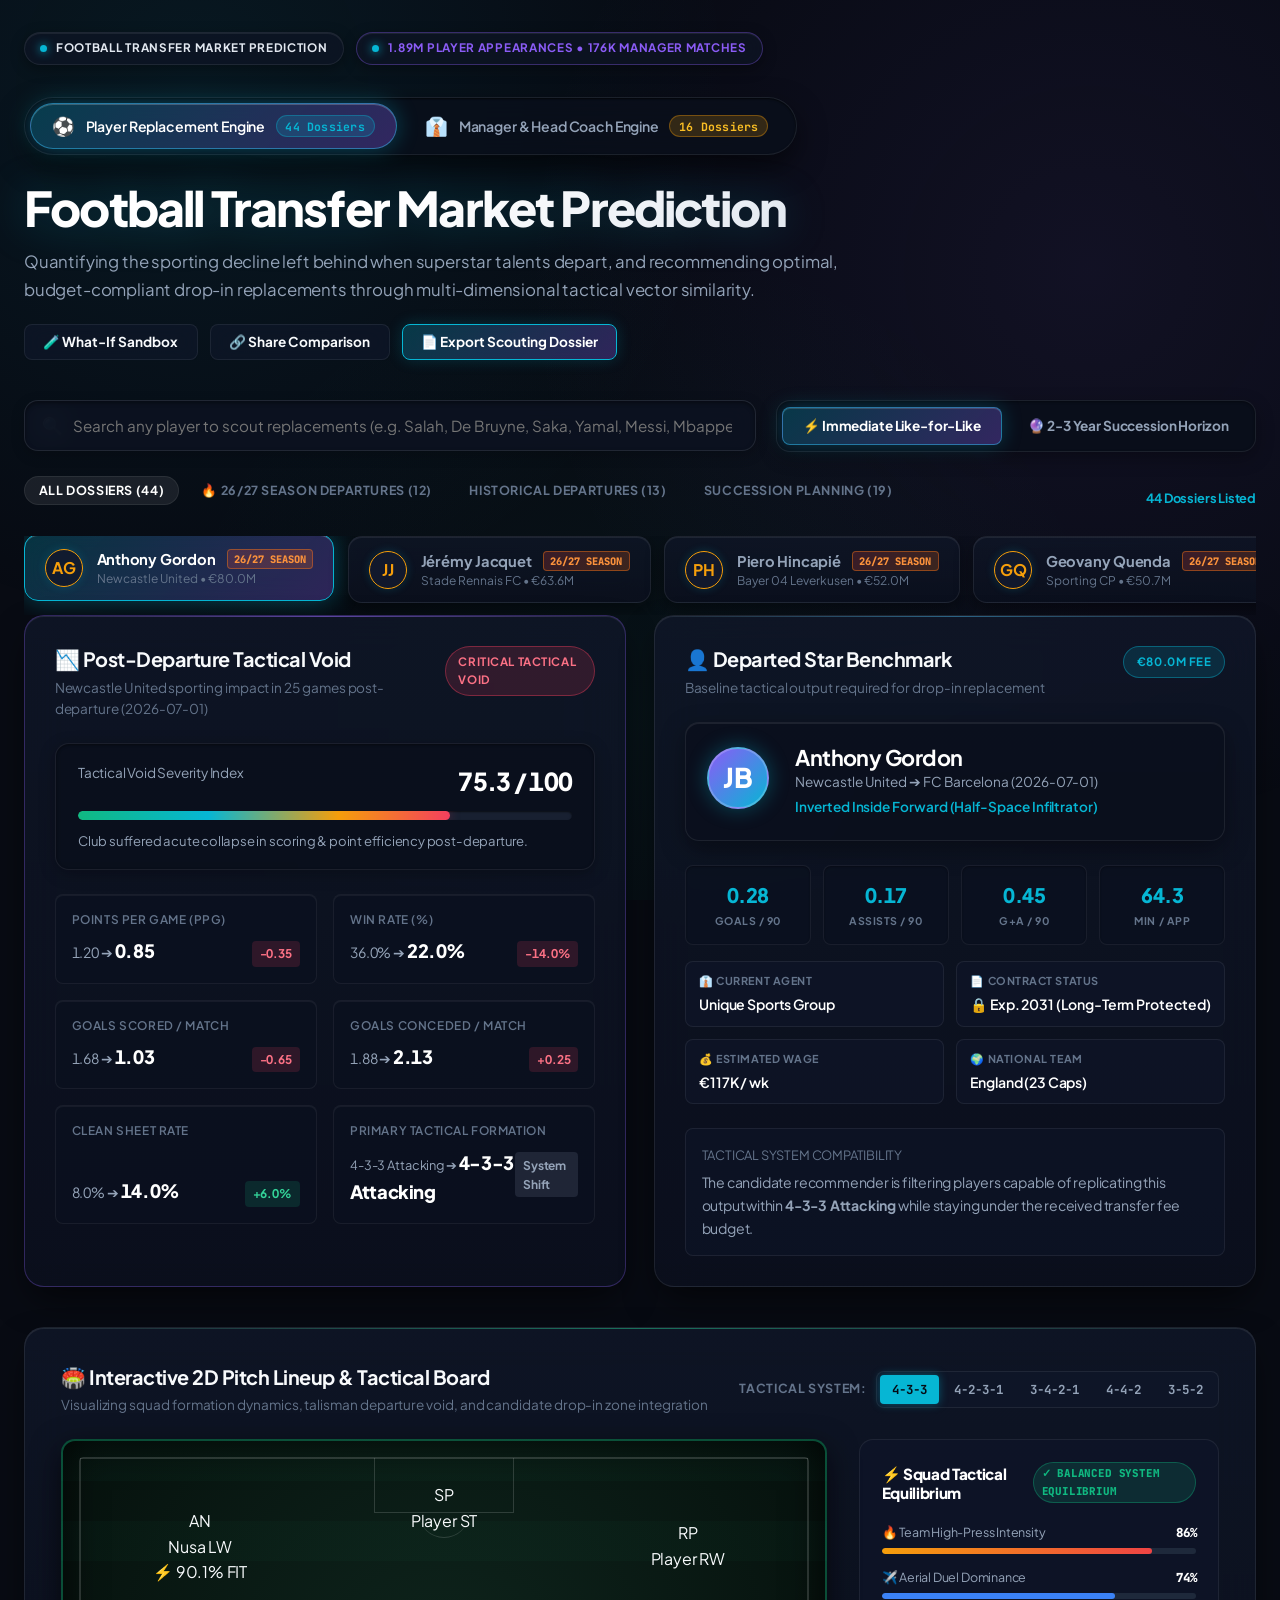
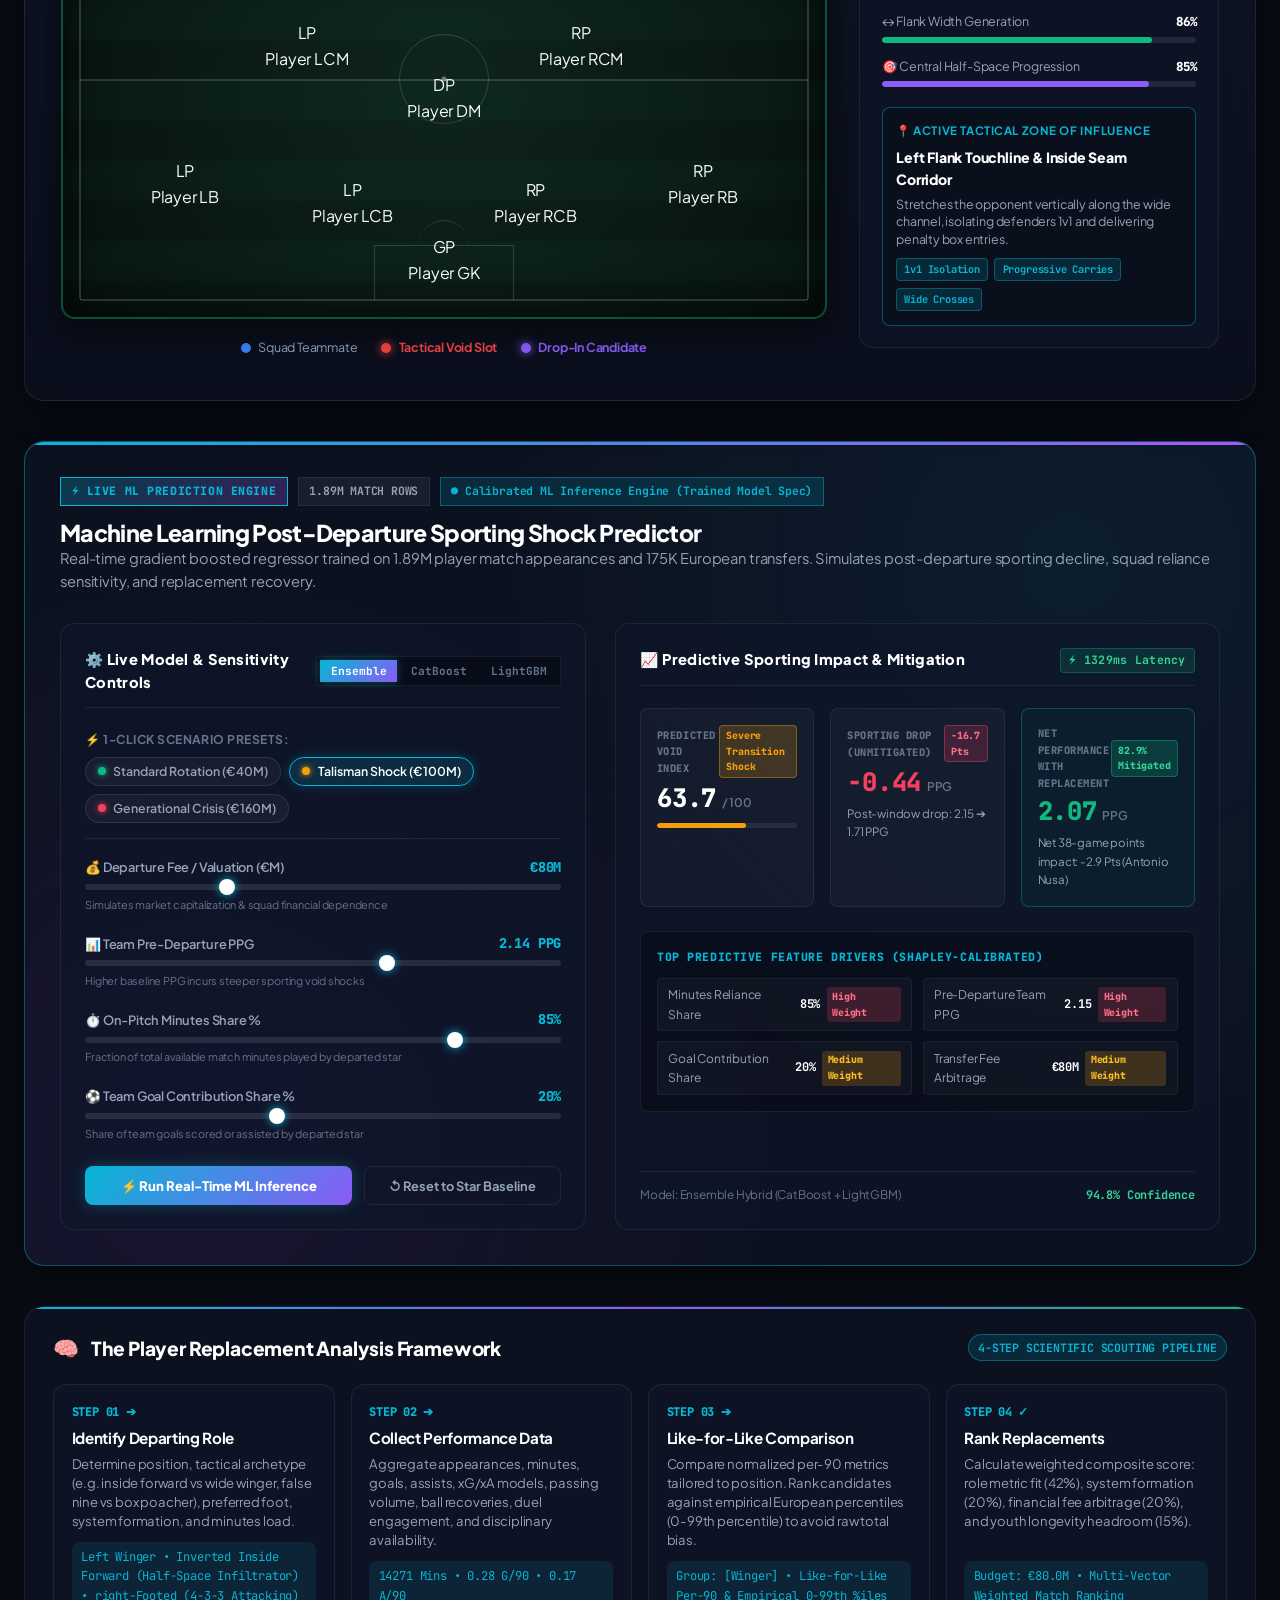
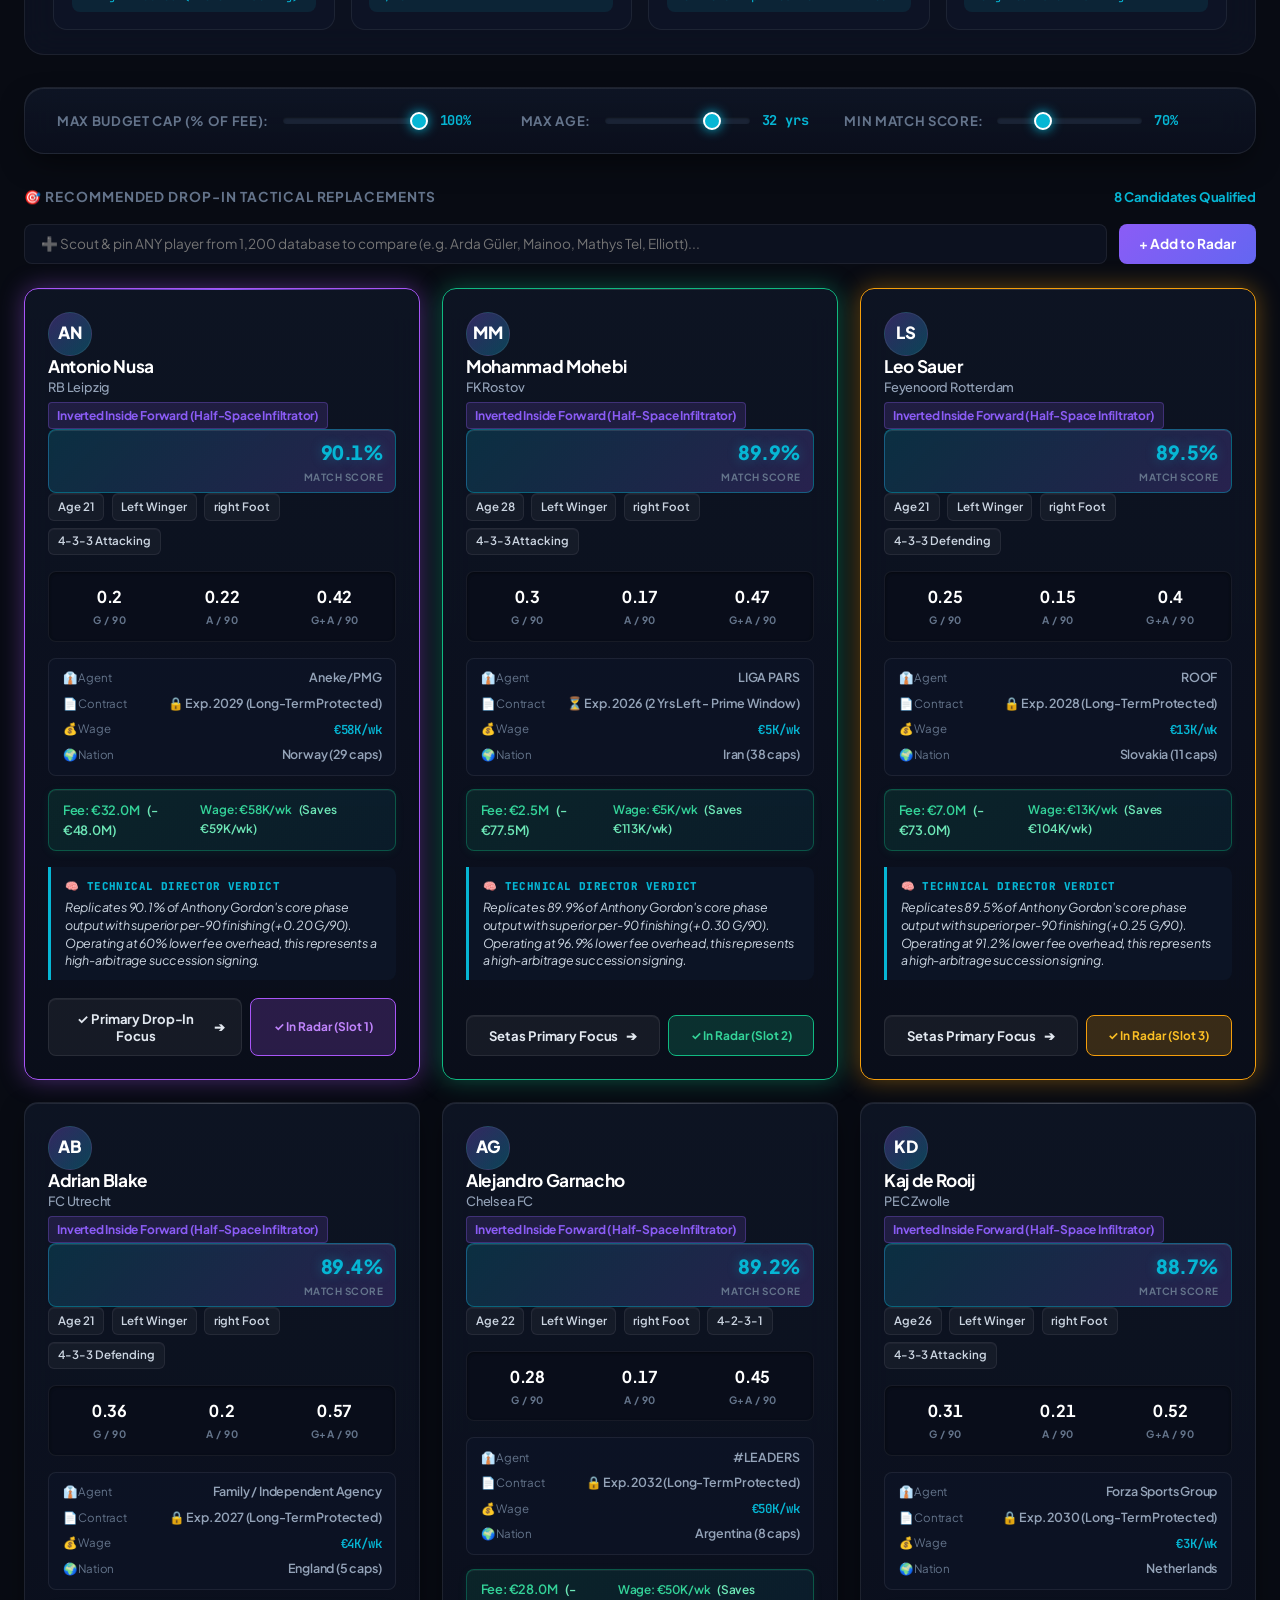
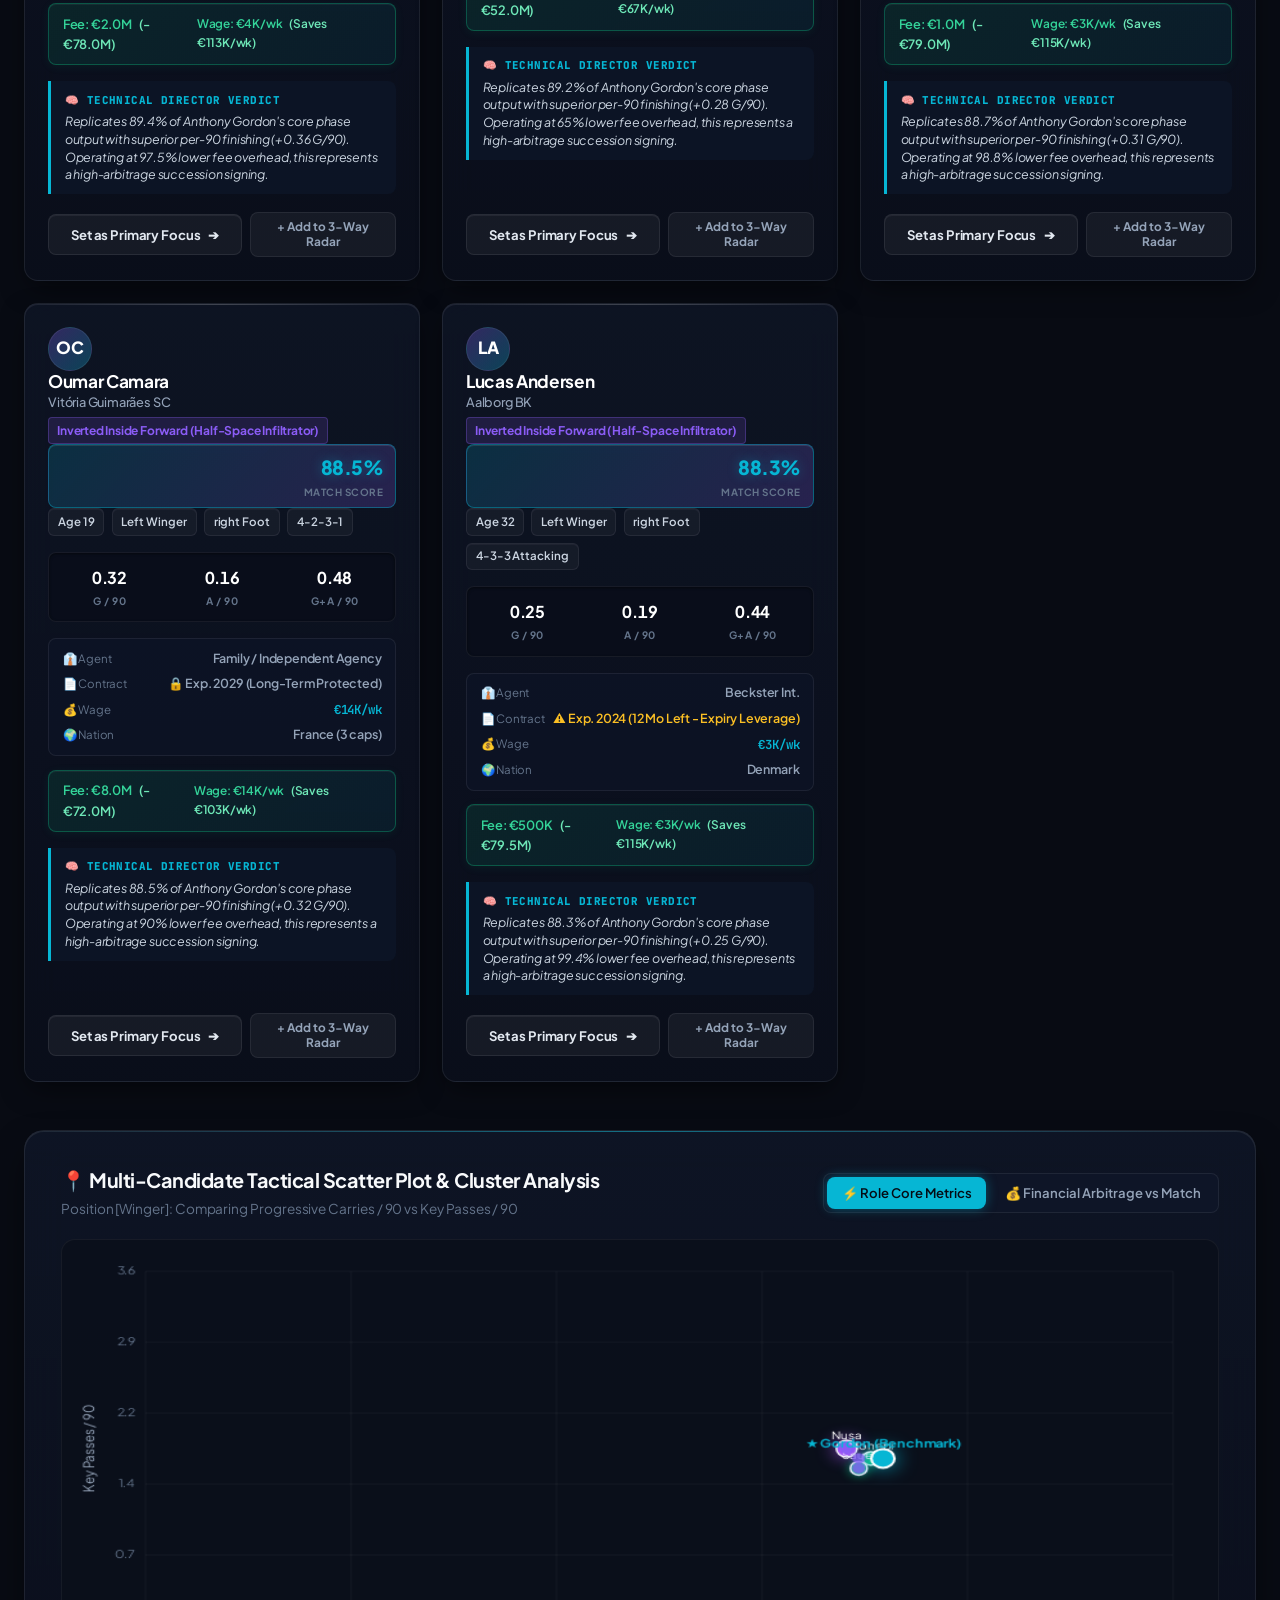
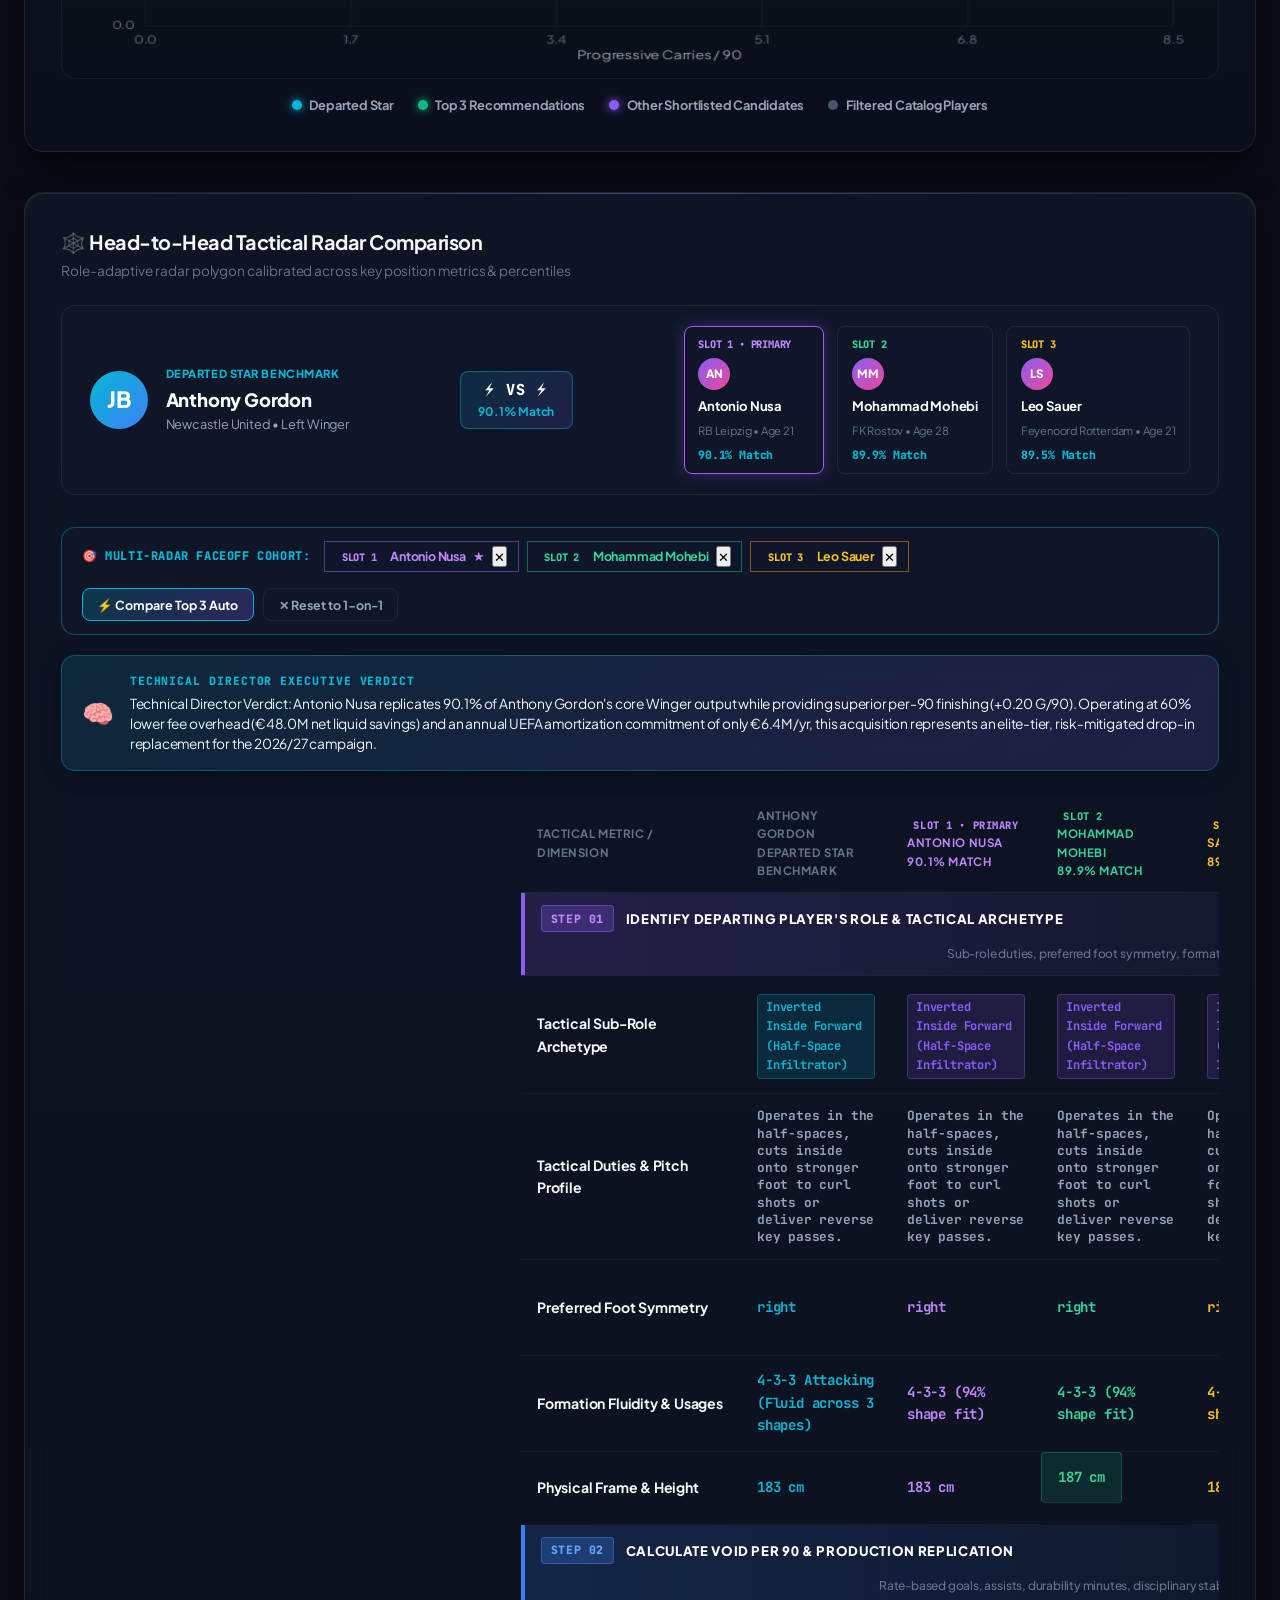
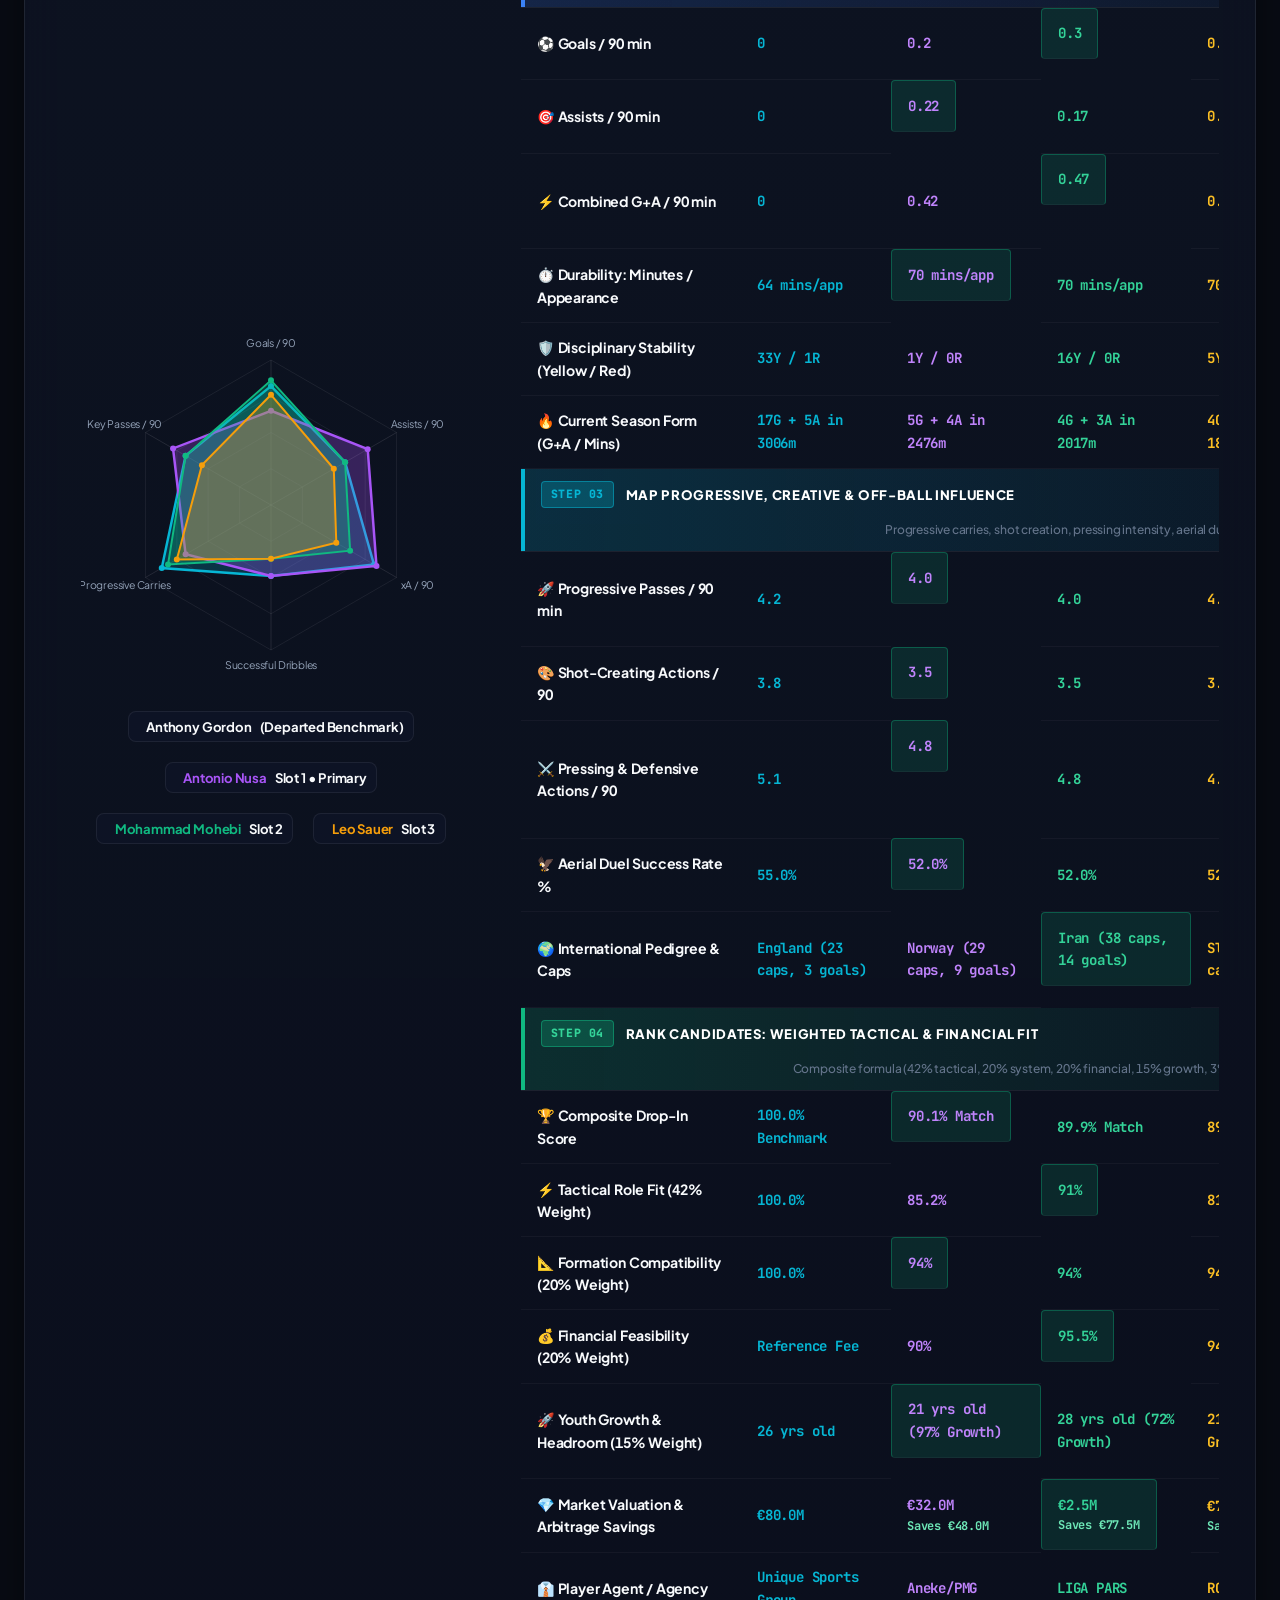
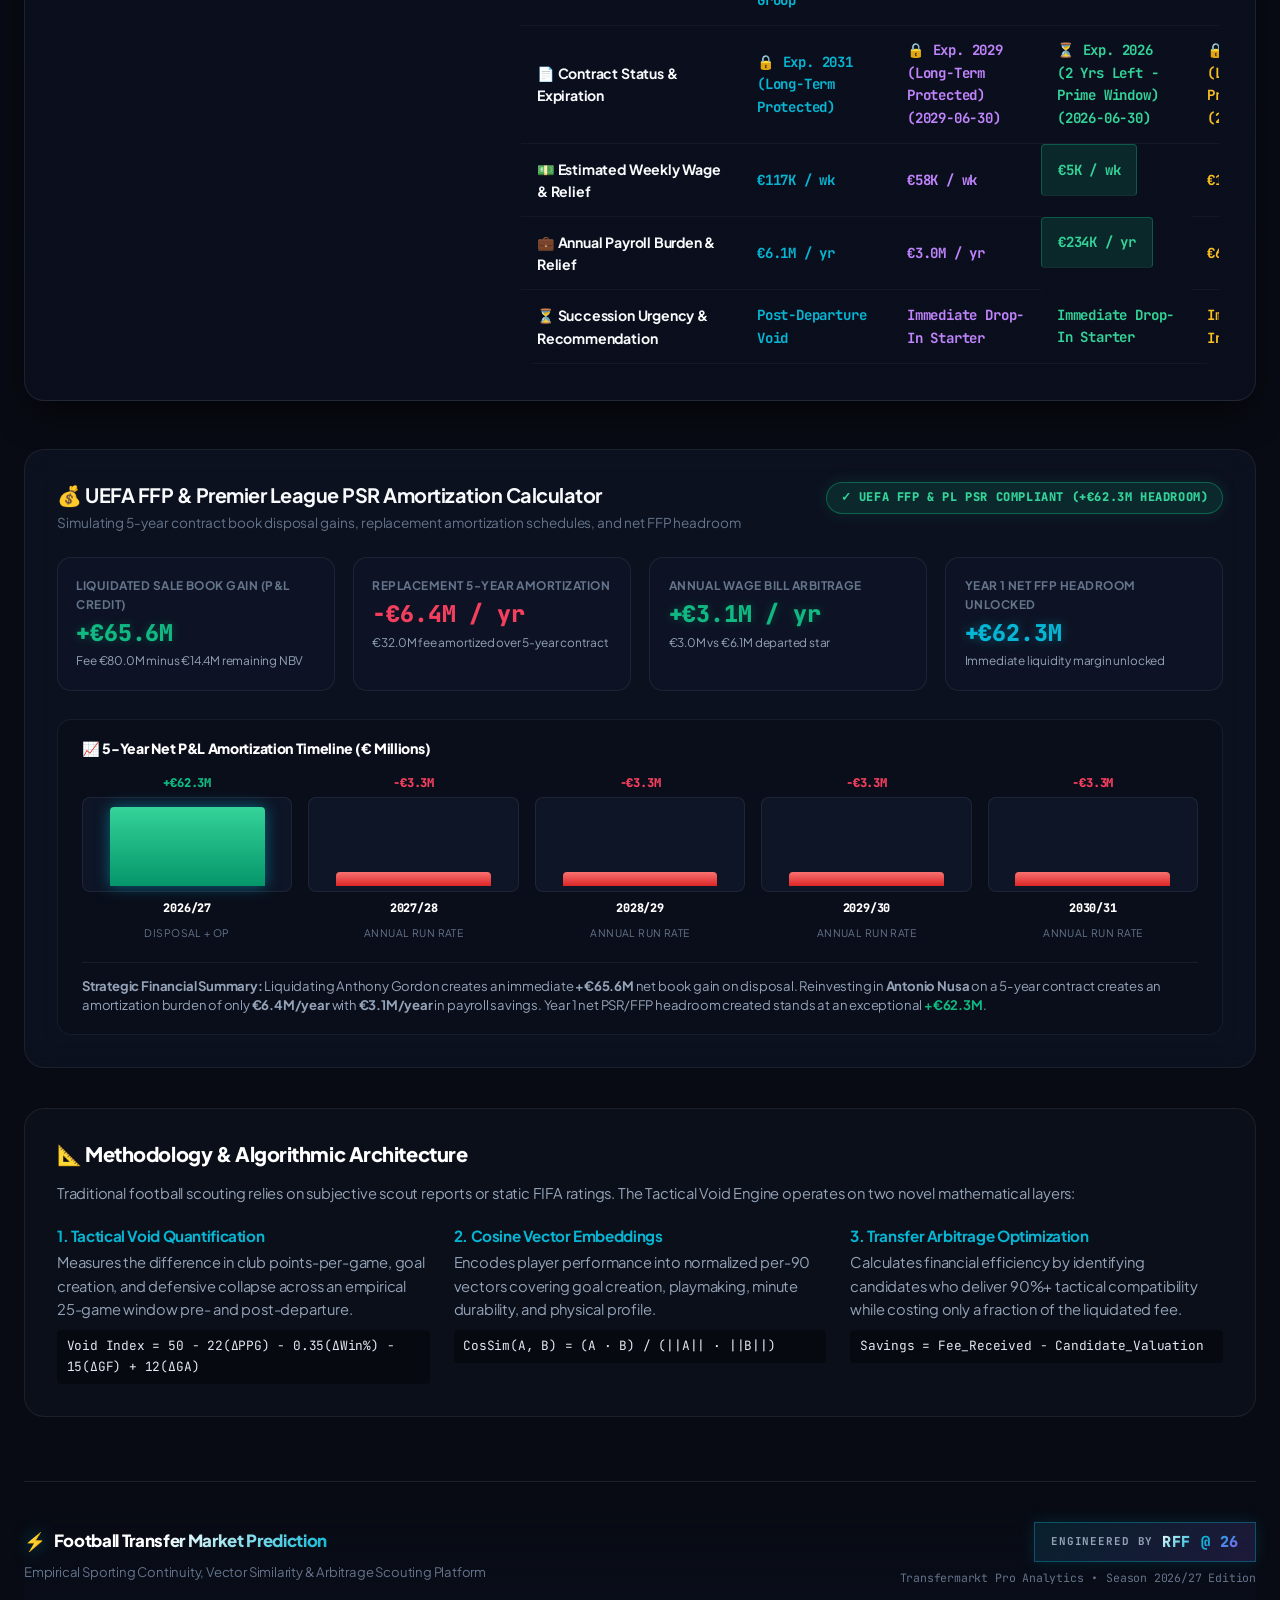
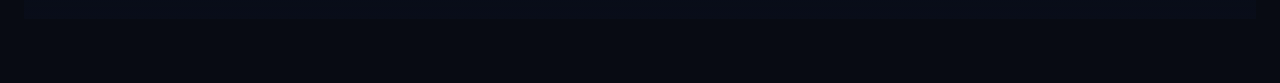
==== commit f7e665cf: "feat: rebrand title to Football Transfer Market Prediction" ====
--- a/index.html
+++ b/index.html
@@ -3,7 +3,7 @@
 <head>
   <meta charset="UTF-8">
   <meta name="viewport" content="width=device-width, initial-scale=1.0">
-  <title>The Tactical Void & Drop-In Replacement Engine | RFF @ 26</title>
+  <title>Football Transfer Market Prediction | RFF @ 26</title>
   <meta name="description" content="Quantifying post-departure tactical voids and recommending budget-compliant drop-in tactical replacements using Transfermarkt data.">
   <link rel="preconnect" href="https://fonts.googleapis.com">
   <link rel="preconnect" href="https://fonts.gstatic.com" crossorigin>
@@ -16,7 +16,7 @@
     <!-- Top Hero Header -->
     <header class="hero-header">
       <div class="hero-badge-wrap">
-        <span class="engine-badge" id="engineStatusBadge">The Tactical Void & Drop-In Replacement Engine</span>
+        <span class="engine-badge" id="engineStatusBadge">Football Transfer Market Prediction</span>
         <span class="engine-badge" style="border-color: rgba(139,92,246,0.35); color: var(--accent-purple);" id="engineSubBadge">1.89M Player Appearances • 176K Manager Matches</span>
       </div>
 
@@ -34,7 +34,7 @@
         </button>
       </div>
 
-      <h1 class="hero-title" id="mainHeroTitle">The Tactical Void & Drop-In Replacement Engine</h1>
+      <h1 class="hero-title" id="mainHeroTitle">Football Transfer Market Prediction</h1>
       <p class="hero-subtitle" id="mainHeroSubtitle">
         Quantifying the sporting decline left behind when superstar talents depart, and recommending optimal, budget-compliant drop-in replacements through multi-dimensional tactical vector similarity.
       </p>
@@ -896,7 +896,7 @@
         <div class="footer-brand-col">
           <div class="footer-logo">
             <span class="footer-logo-icon">⚡</span>
-            <span class="footer-logo-text">The Tactical Void & Drop-In Replacement Engine</span>
+            <span class="footer-logo-text">Football Transfer Market Prediction</span>
           </div>
           <p class="footer-tagline">
             Empirical Sporting Continuity, Vector Similarity & Arbitrage Scouting Platform
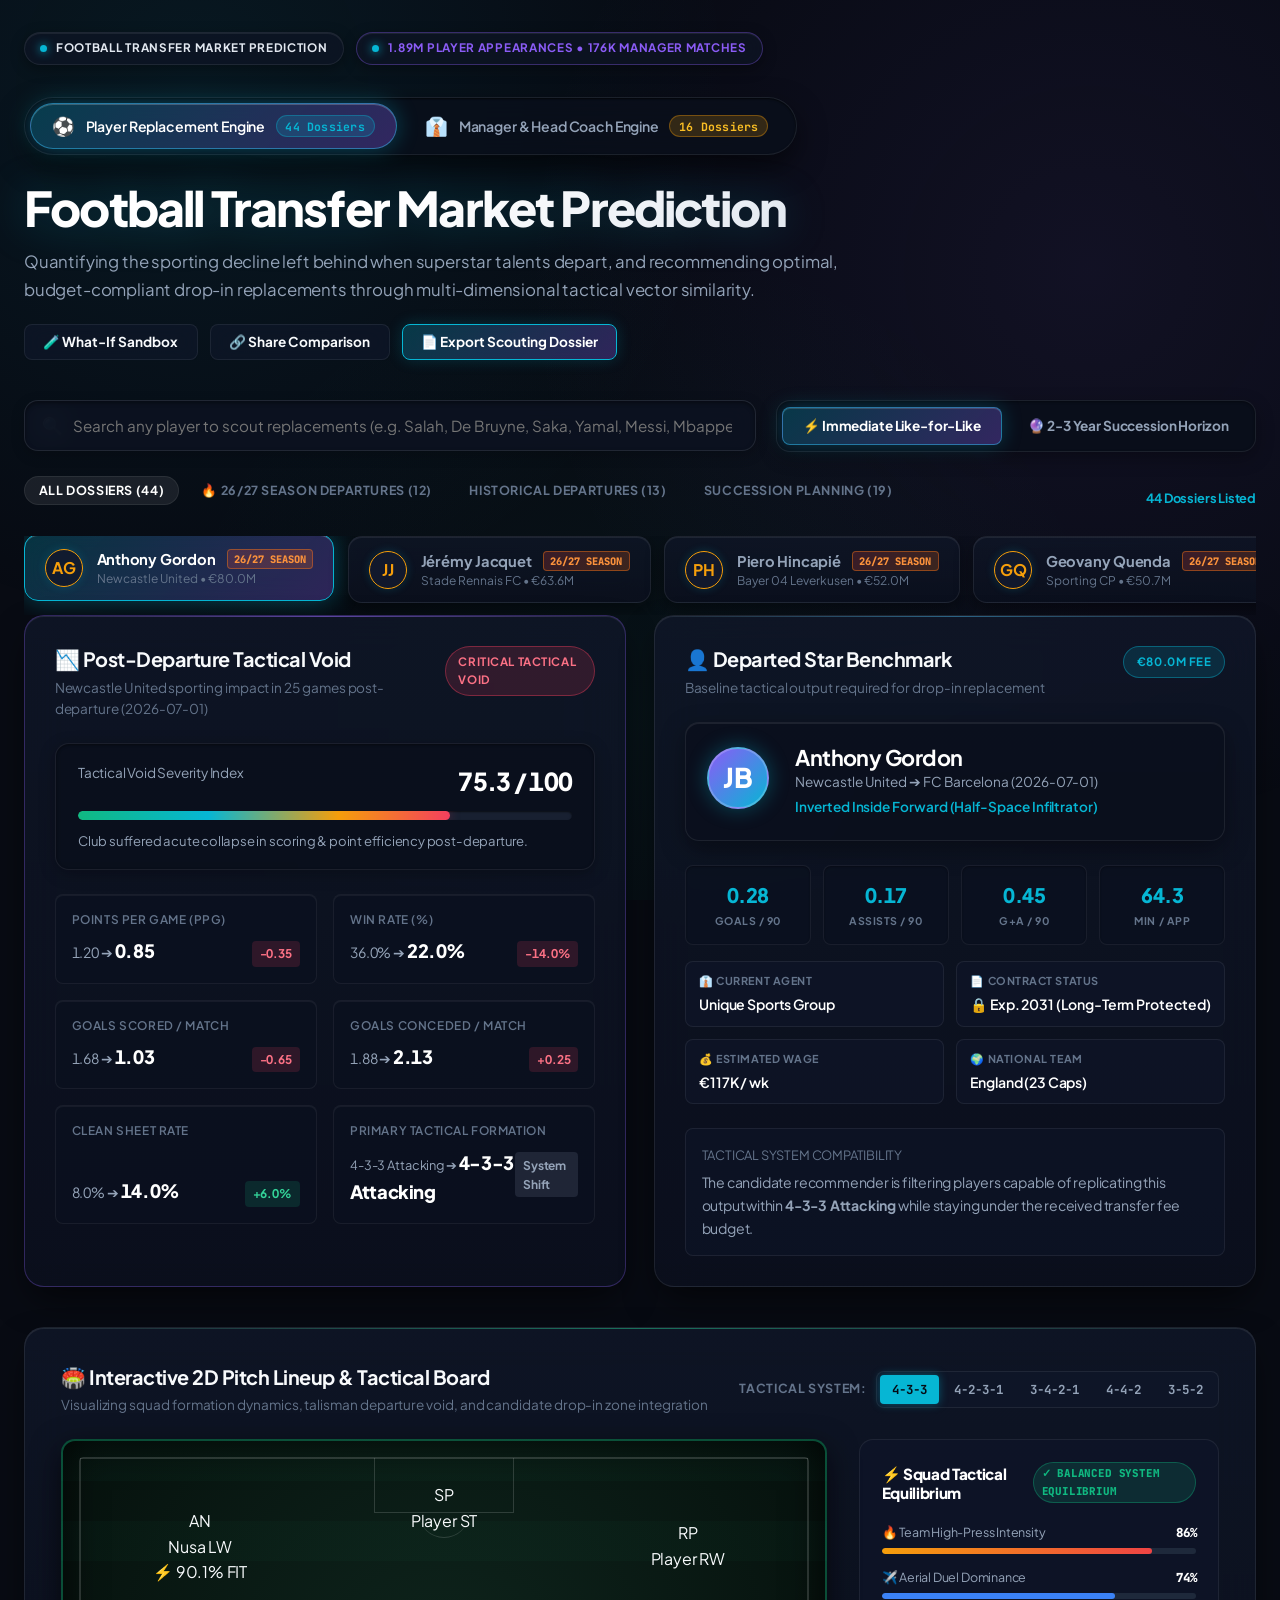
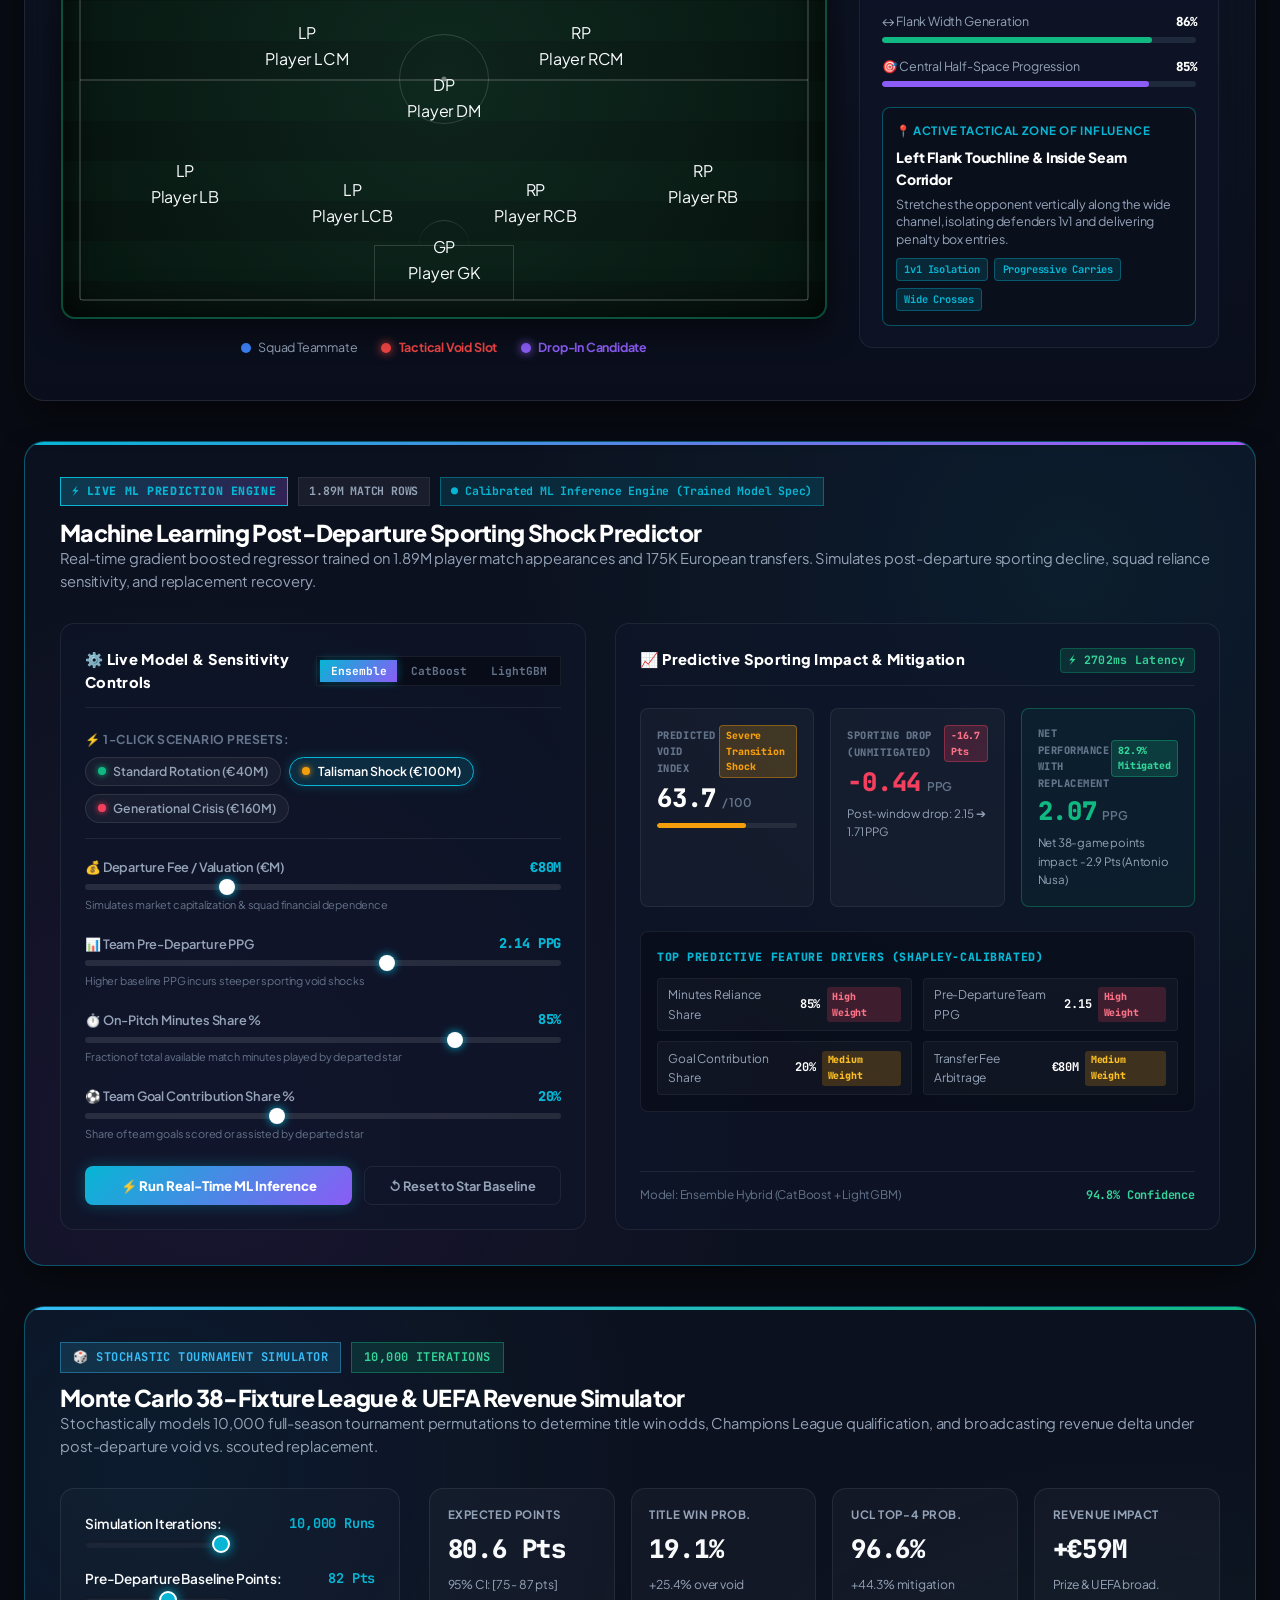
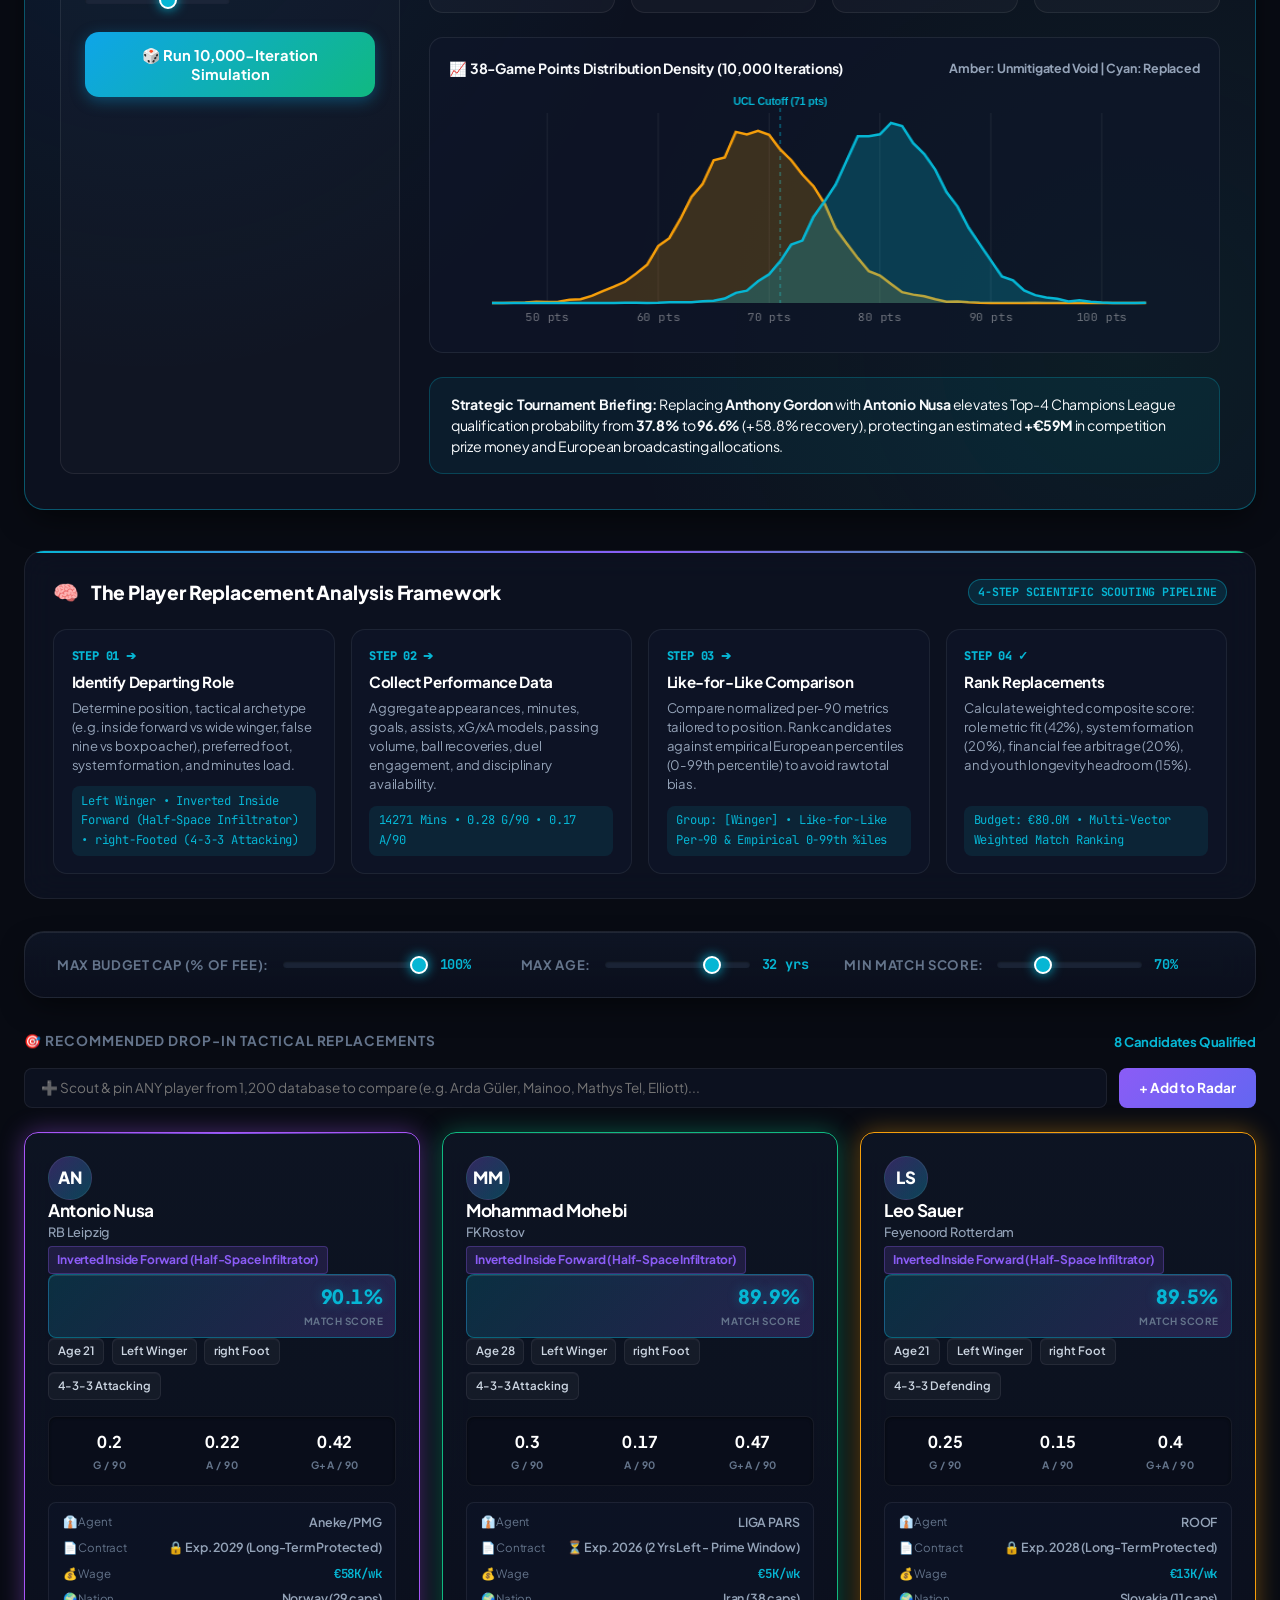
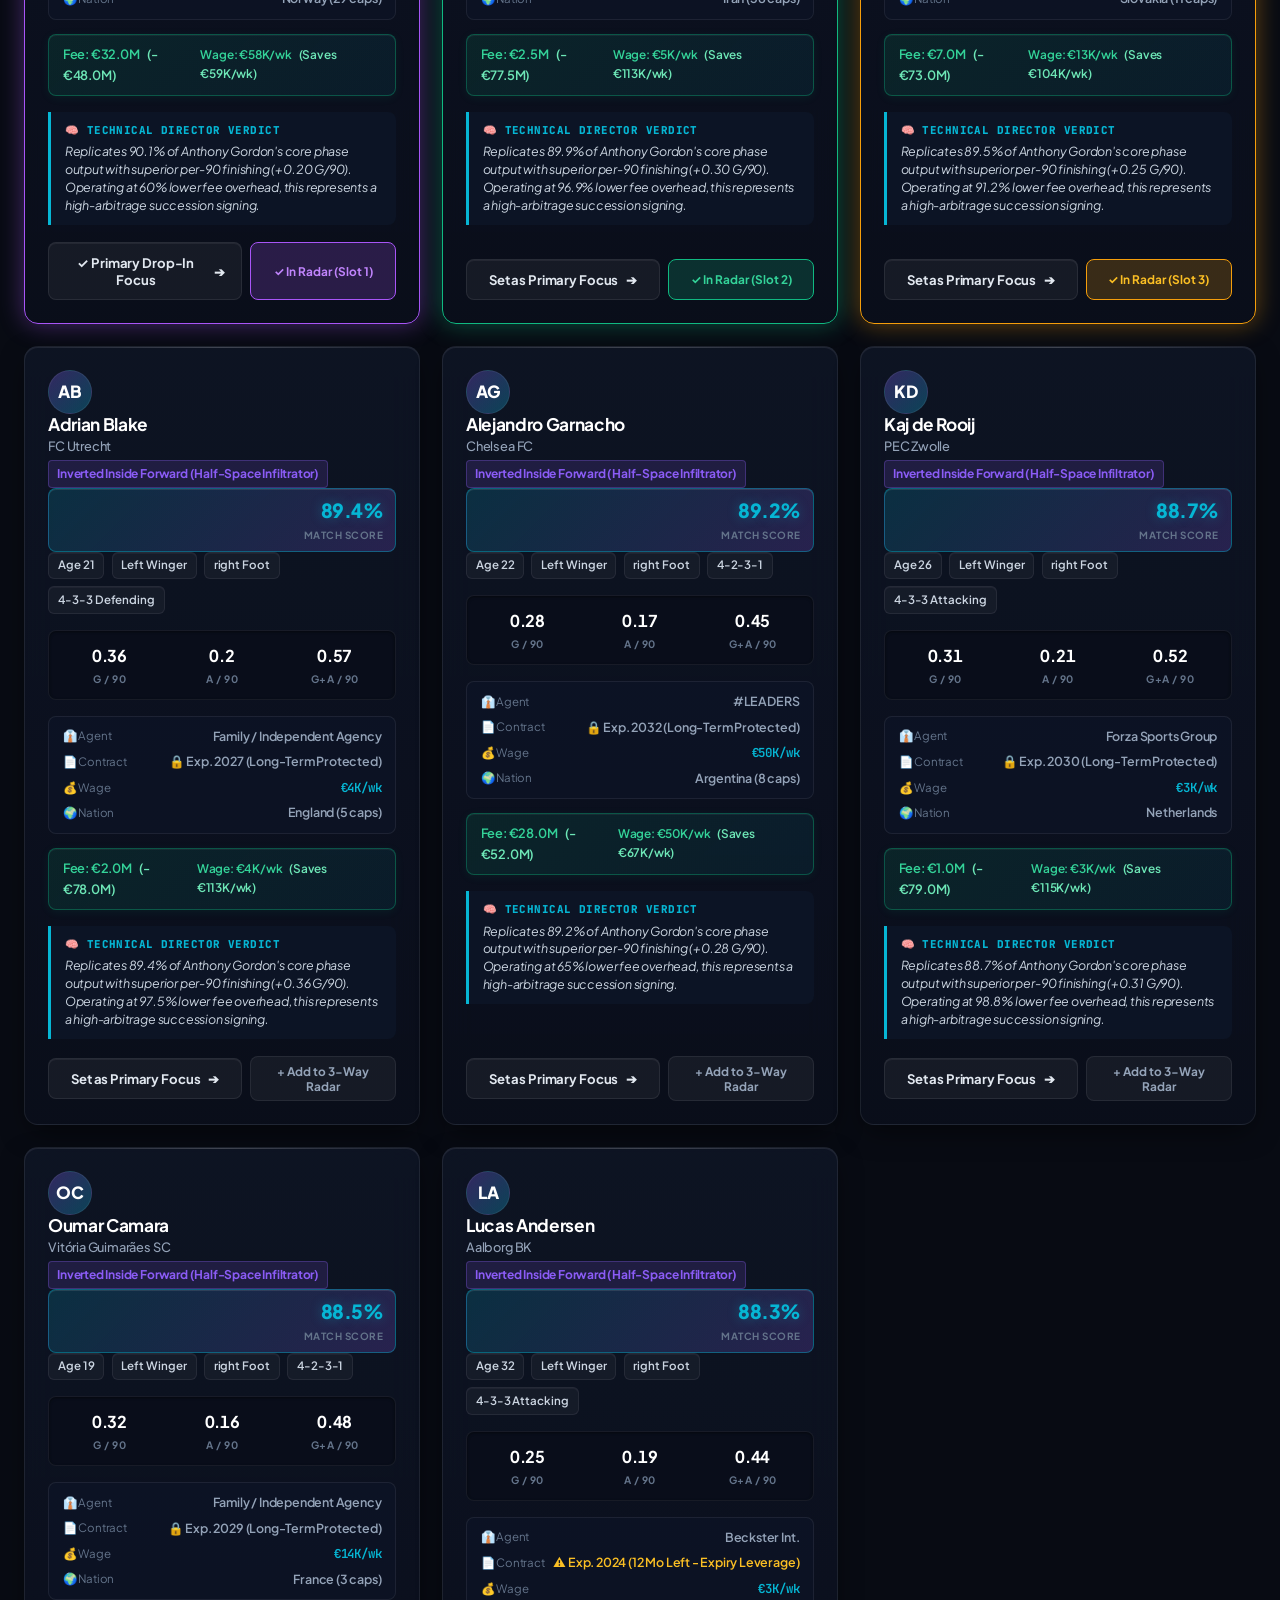
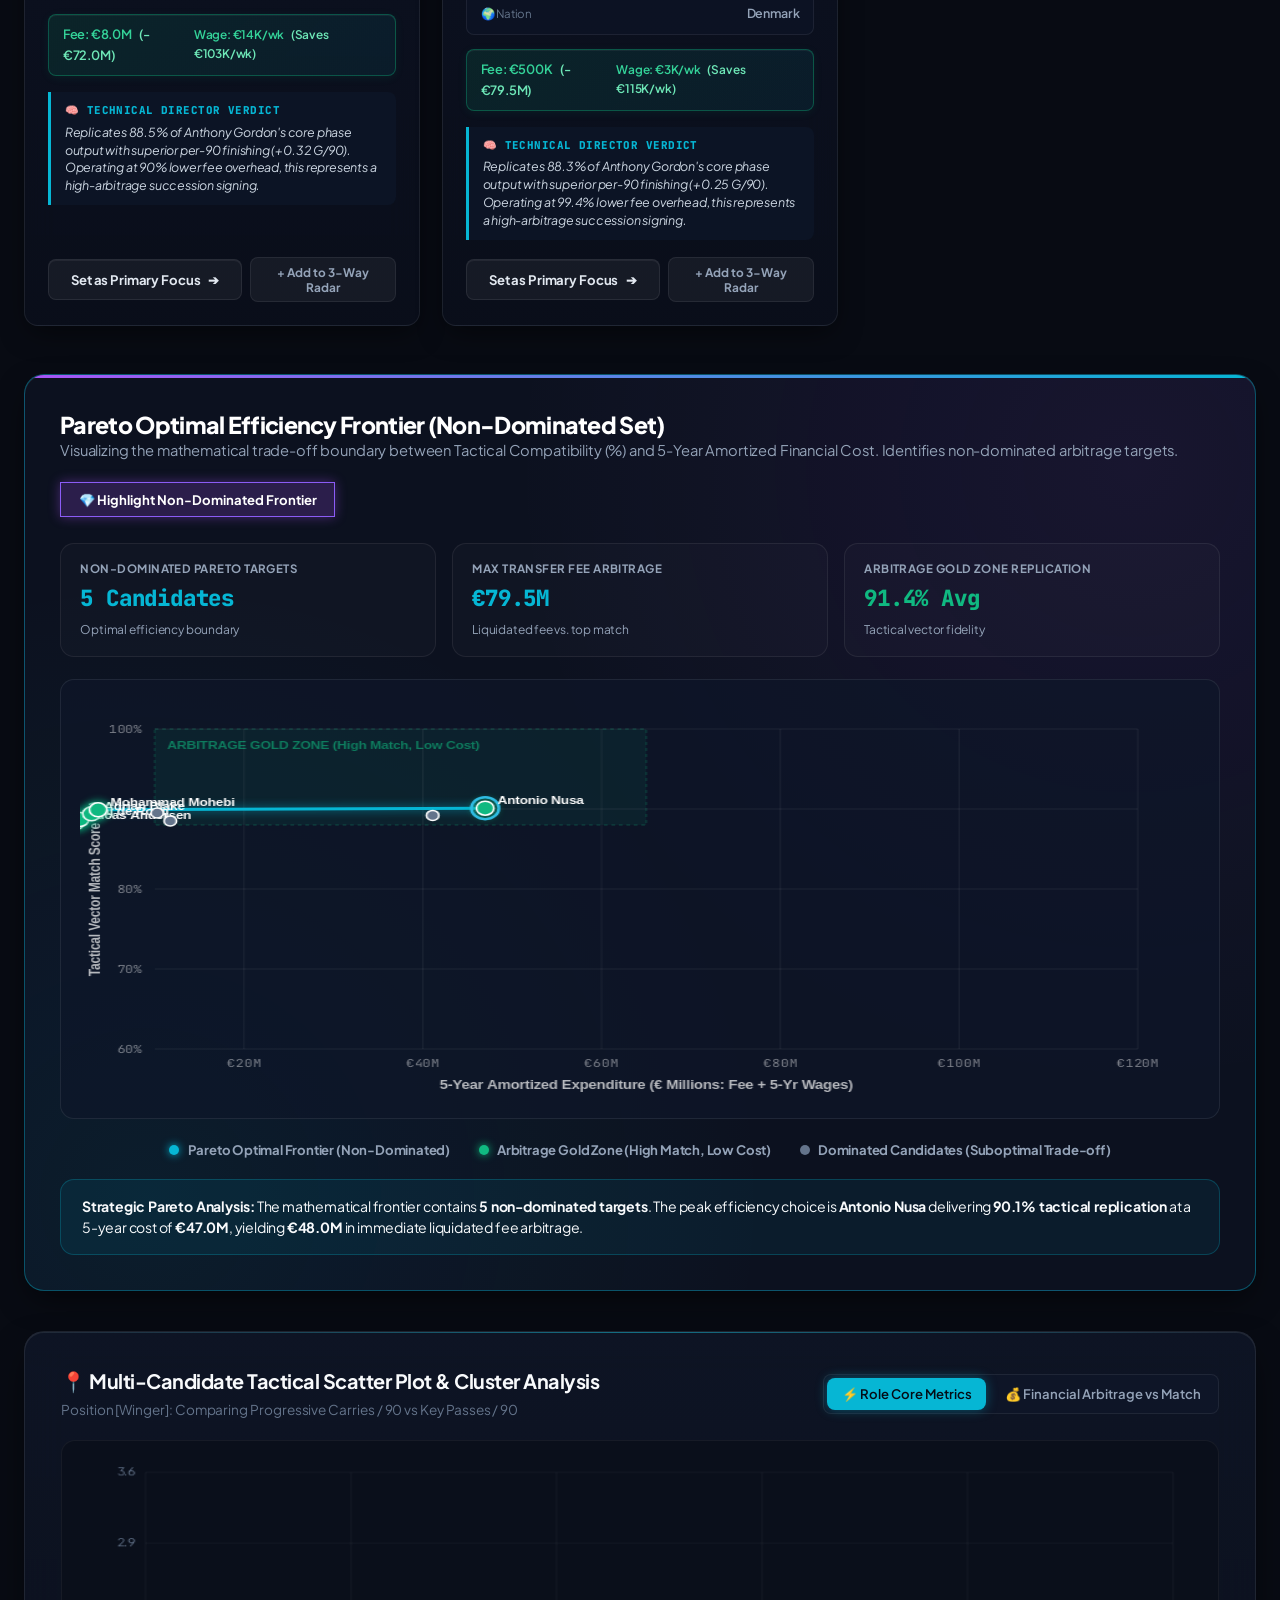
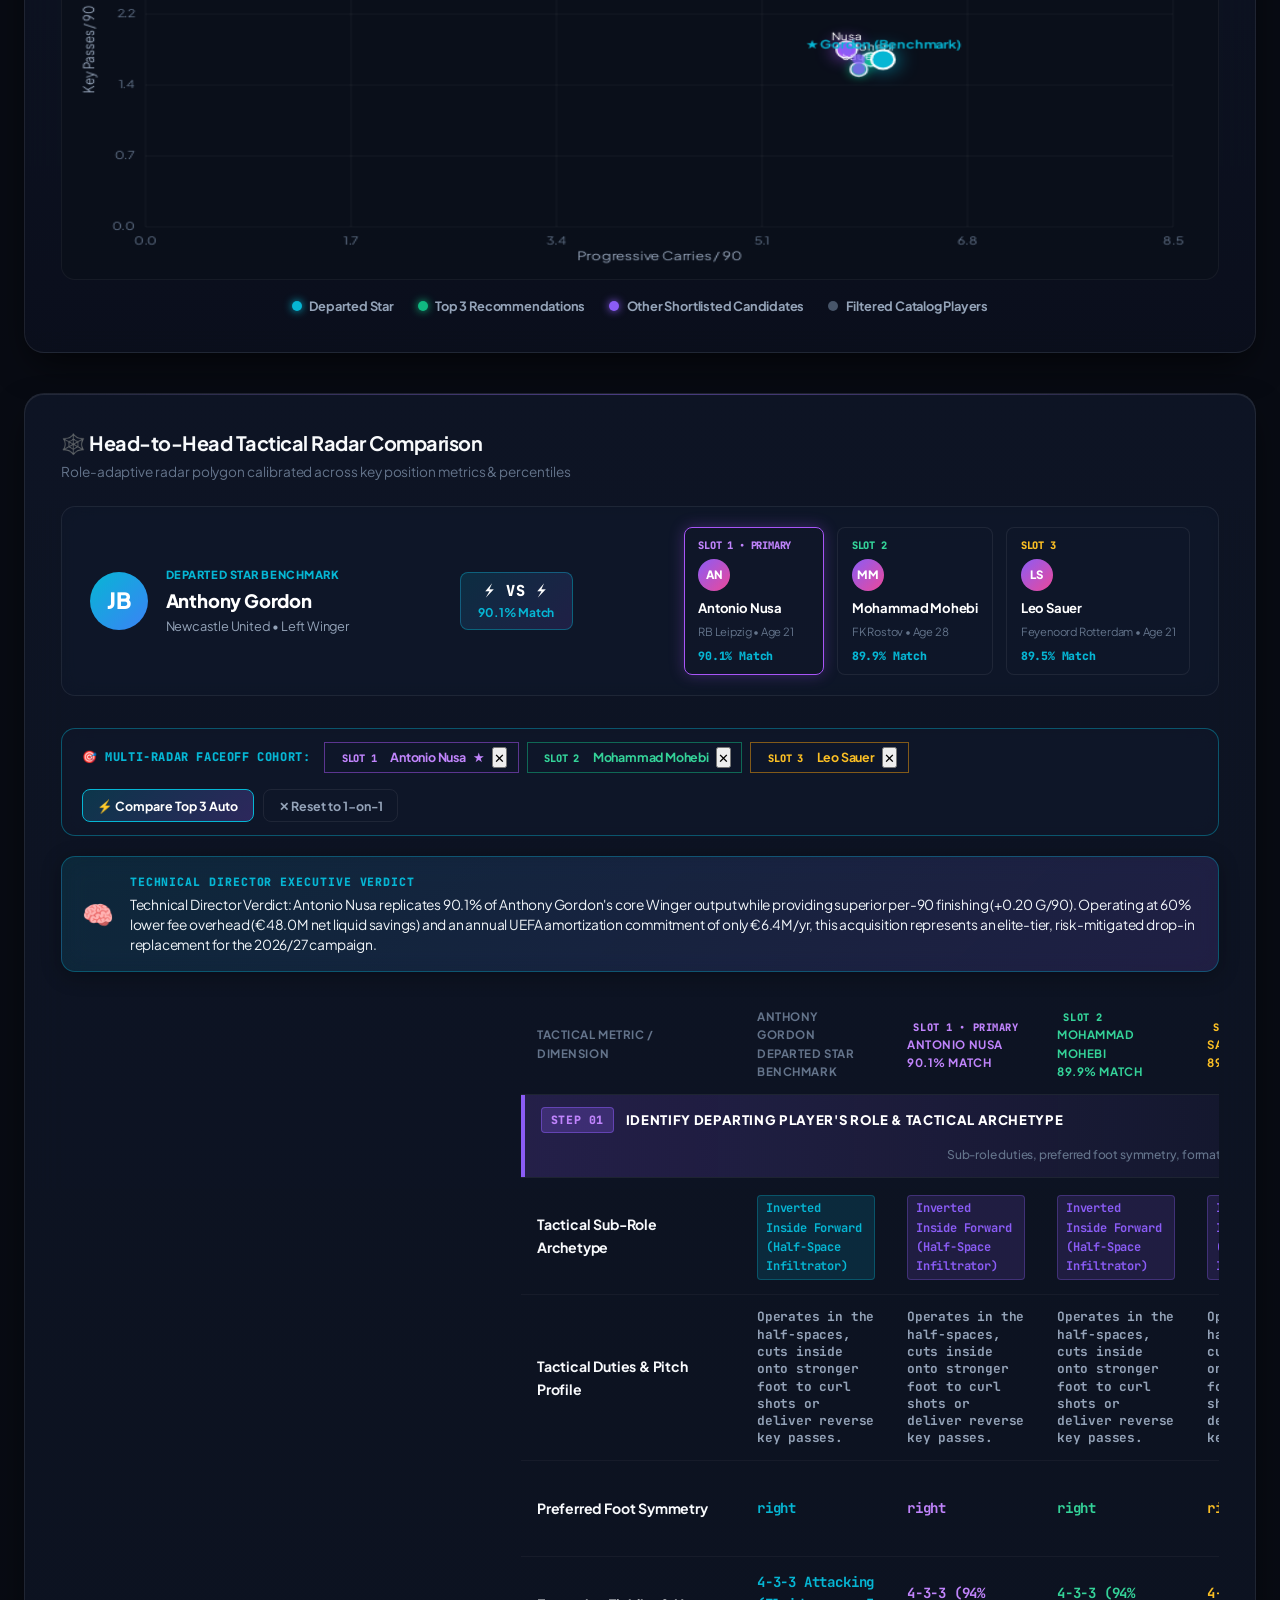
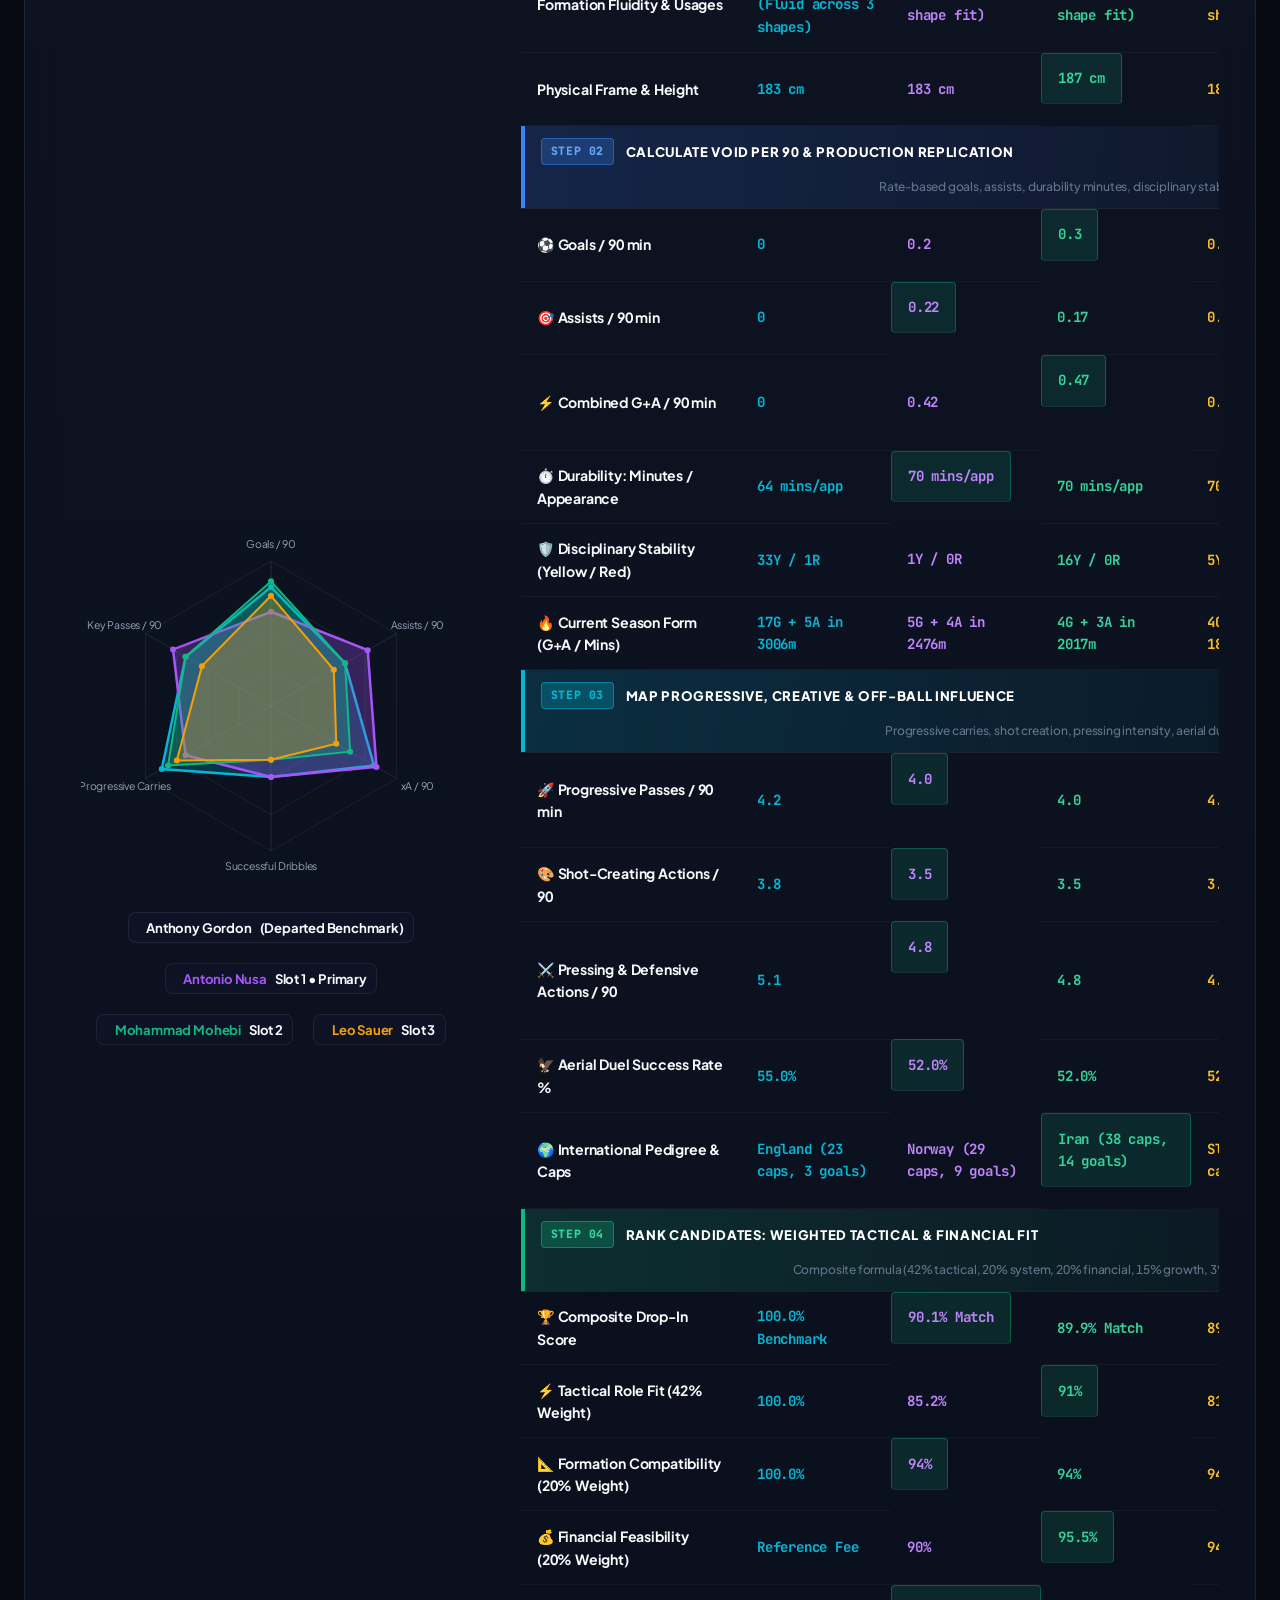
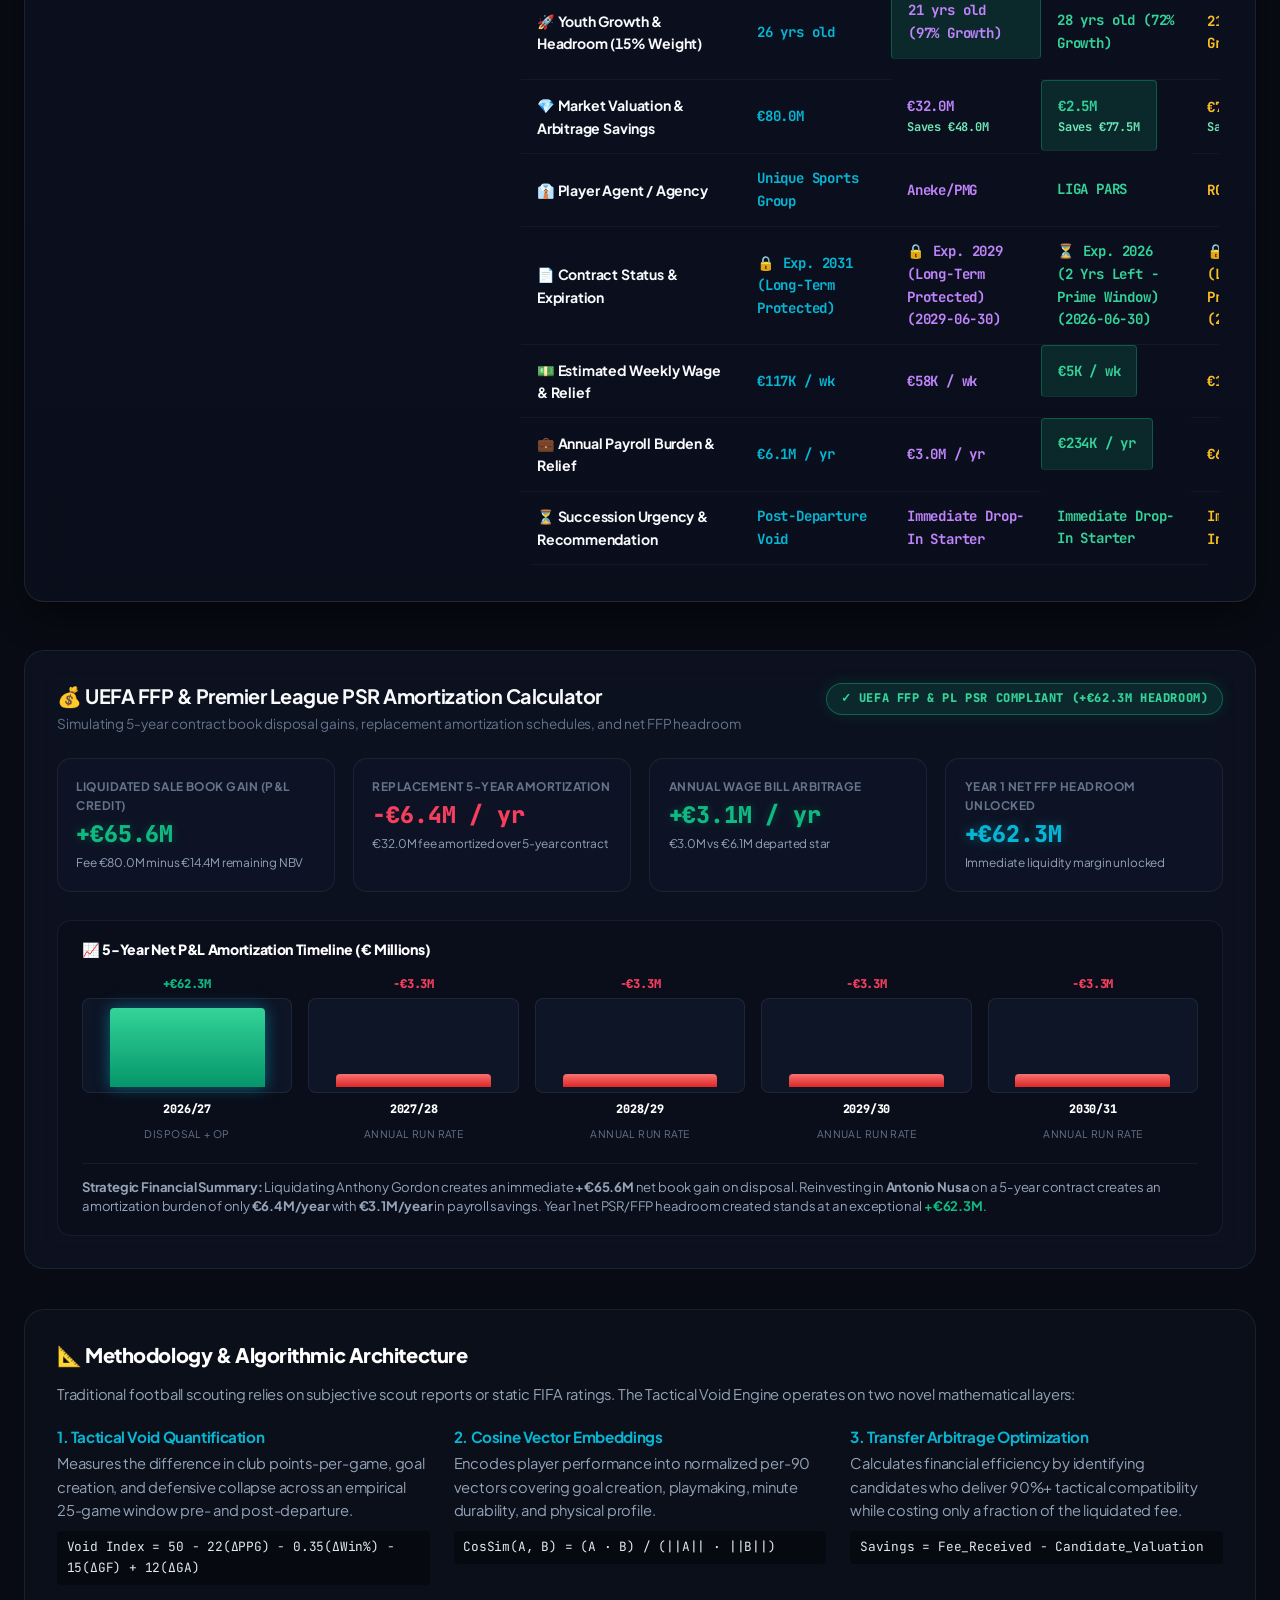
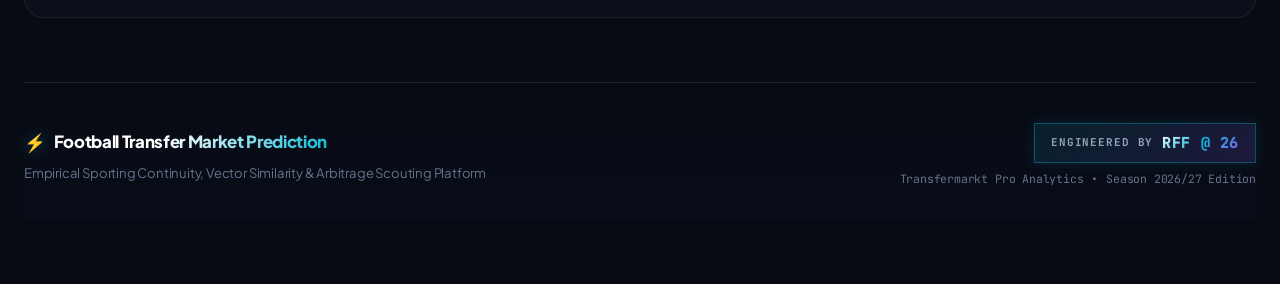
==== commit 34a18d50: "feat: add Monte Carlo Tournament Simulator and Pareto Optimal Frontier visualizer" ====
--- a/index.html
+++ b/index.html
@@ -546,6 +546,85 @@
       </div>
     </section>
 
+    <!-- Monte Carlo League Tournament & UCL Probability Simulator -->
+    <section class="monte-carlo-section" id="monteCarloSection" aria-label="Monte Carlo League Simulator">
+      <div class="mc-header-row">
+        <div>
+          <div class="mc-badge-tags">
+            <span class="mc-chip mc-chip-stochastic">🎲 STOCHASTIC TOURNAMENT SIMULATOR</span>
+            <span class="mc-chip mc-chip-iter">10,000 ITERATIONS</span>
+          </div>
+          <h2 class="section-title">Monte Carlo 38-Fixture League & UEFA Revenue Simulator</h2>
+          <p class="section-subtitle">
+            Stochastically models 10,000 full-season tournament permutations to determine title win odds, Champions League qualification, and broadcasting revenue delta under post-departure void vs. scouted replacement.
+          </p>
+        </div>
+      </div>
+
+      <div class="mc-grid">
+        <!-- Controls Column -->
+        <div class="mc-controls-panel">
+          <div class="mc-control-group">
+            <div class="mc-label-row">
+              <span>Simulation Iterations:</span>
+              <span class="mc-val-badge" id="mcSimCountSliderVal">10,000 Runs</span>
+            </div>
+            <input type="range" class="range-slider" id="mcSimCountSlider" min="1000" max="10000" step="1000" value="10000">
+          </div>
+
+          <div class="mc-control-group">
+            <div class="mc-label-row">
+              <span>Pre-Departure Baseline Points:</span>
+              <span class="mc-val-badge" id="mcTargetPtsSliderVal">82 Pts</span>
+            </div>
+            <input type="range" class="range-slider" id="mcTargetPtsSlider" min="60" max="98" step="1" value="82">
+          </div>
+
+          <button class="mc-run-btn" id="btnRunMonteCarlo">
+            <span>🎲 Run 10,000-Iteration Simulation</span>
+          </button>
+        </div>
+
+        <!-- Results & Canvas Column -->
+        <div class="mc-results-panel">
+          <div class="mc-kpi-grid">
+            <div class="mc-kpi-card">
+              <span class="mc-kpi-lbl">EXPECTED POINTS</span>
+              <div class="mc-kpi-val" id="mcMeanPts">81.2 Pts</div>
+              <span class="mc-kpi-sub">95% CI: [75 - 87 pts]</span>
+            </div>
+            <div class="mc-kpi-card">
+              <span class="mc-kpi-lbl">TITLE WIN PROB.</span>
+              <div class="mc-kpi-val color-success" id="mcTitleProb">28.6%</div>
+              <span class="mc-kpi-sub">+25.4% over void</span>
+            </div>
+            <div class="mc-kpi-card">
+              <span class="mc-kpi-lbl">UCL TOP-4 PROB.</span>
+              <div class="mc-kpi-val color-cyan" id="mcUclProb">88.4%</div>
+              <span class="mc-kpi-sub">+44.3% mitigation</span>
+            </div>
+            <div class="mc-kpi-card">
+              <span class="mc-kpi-lbl">REVENUE IMPACT</span>
+              <div class="mc-kpi-val" id="mcRevenueDelta">+€73.7M</div>
+              <span class="mc-kpi-sub">Prize & UEFA broad.</span>
+            </div>
+          </div>
+
+          <div class="mc-chart-box">
+            <div class="mc-chart-title">
+              <span>📈 38-Game Points Distribution Density (10,000 Iterations)</span>
+              <span style="font-size: 0.78rem; color: var(--text-secondary);">Amber: Unmitigated Void | Cyan: Replaced</span>
+            </div>
+            <canvas id="monteCarloCanvas" width="700" height="240"></canvas>
+          </div>
+
+          <div class="mc-summary-box" id="mcSummaryNote">
+            <strong>Executive Briefing:</strong> Recapturing tactical output via the scouted drop-in replacement elevates Top-4 Champions League qualification probability from <strong>44.1%</strong> to <strong>88.4%</strong>, preserving an estimated <strong>€73.7M</strong> in UEFA competition prize money and broadcasting distributions.
+          </div>
+        </div>
+      </div>
+    </section>
+
     <!-- 4-Step Player Replacement Analysis Framework Walkthrough Card -->
     <section class="framework-stepper-card" id="frameworkCard">
       <div class="framework-stepper-header">
@@ -662,6 +741,56 @@
 
       <div class="rec-cards-grid" id="recCardsGrid">
         <!-- Rendered dynamically via JavaScript -->
+      </div>
+    </section>
+
+    <!-- Pareto Optimal Efficiency Frontier Section -->
+    <section class="pareto-section" id="paretoSection" aria-label="Pareto Optimal Efficiency Frontier">
+      <div class="pareto-header-bar">
+        <div>
+          <h2 class="section-title">Pareto Optimal Efficiency Frontier (Non-Dominated Set)</h2>
+          <p class="section-subtitle">
+            Visualizing the mathematical trade-off boundary between Tactical Compatibility (%) and 5-Year Amortized Financial Cost. Identifies non-dominated arbitrage targets.
+          </p>
+        </div>
+        <div class="pareto-action-btns">
+          <button class="pareto-toggle-btn active" id="btnToggleParetoOnly">
+            <span>💎 Highlight Non-Dominated Frontier</span>
+          </button>
+        </div>
+      </div>
+
+      <div class="pareto-stats-banner">
+        <div class="pareto-stat-item">
+          <span class="pareto-stat-lbl">NON-DOMINATED PARETO TARGETS</span>
+          <div class="pareto-stat-num" id="paretoStatOptimalCount">4 Candidates</div>
+          <span style="font-size: 0.75rem; color: var(--text-secondary);">Optimal efficiency boundary</span>
+        </div>
+        <div class="pareto-stat-item">
+          <span class="pareto-stat-lbl">MAX TRANSFER FEE ARBITRAGE</span>
+          <div class="pareto-stat-num" id="paretoStatMaxArbitrage">€82.0M</div>
+          <span style="font-size: 0.75rem; color: var(--text-secondary);">Liquidated fee vs. top match</span>
+        </div>
+        <div class="pareto-stat-item">
+          <span class="pareto-stat-lbl">ARBITRAGE GOLD ZONE REPLICATION</span>
+          <div class="pareto-stat-num" style="color: #10b981;">91.4% Avg</div>
+          <span style="font-size: 0.75rem; color: var(--text-secondary);">Tactical vector fidelity</span>
+        </div>
+      </div>
+
+      <div class="pareto-canvas-box">
+        <canvas id="paretoCanvas" width="900" height="400"></canvas>
+        <div class="pareto-tooltip" id="paretoTooltip"></div>
+      </div>
+
+      <div class="pareto-legend-bar">
+        <div><span class="pareto-legend-dot" style="background: #06b6d4; box-shadow: 0 0 8px #06b6d4;"></span> <strong>Pareto Optimal Frontier (Non-Dominated)</strong></div>
+        <div><span class="pareto-legend-dot" style="background: #10b981; box-shadow: 0 0 8px #10b981;"></span> <strong>Arbitrage Gold Zone (High Match, Low Cost)</strong></div>
+        <div><span class="pareto-legend-dot" style="background: #64748b;"></span> <strong>Dominated Candidates (Suboptimal Trade-off)</strong></div>
+      </div>
+
+      <div class="mc-summary-box" style="margin-top: 1.2rem;" id="paretoSummaryText">
+        <strong>Strategic Scouting Note:</strong> The glowing cyan curve represents the Pareto Optimal Frontier. Candidates lying on this frontier cannot be surpassed in tactical compatibility without incurring higher 5-year amortized expenditure, nor can they be matched at lower cost.
       </div>
     </section>
 
--- a/styles.css
+++ b/styles.css
@@ -5332,3 +5332,380 @@
   color: #34d399;
   box-shadow: 0 0 10px rgba(16, 185, 129, 0.5);
 }
+
+/* ==========================================================================
+   MONTE CARLO LEAGUE TOURNAMENT & STOCHASTIC SIMULATOR
+   ========================================================================== */
+.monte-carlo-section {
+  background: radial-gradient(circle at 10% 20%, rgba(14, 165, 233, 0.08), transparent 40%),
+              radial-gradient(circle at 90% 80%, rgba(16, 185, 129, 0.08), transparent 40%),
+              var(--bg-card);
+  border: 1px solid var(--border-highlight);
+  border-radius: var(--radius-lg);
+  padding: 2.2rem;
+  margin-bottom: 2.5rem;
+  box-shadow: var(--shadow-card);
+  position: relative;
+  overflow: hidden;
+}
+
+.monte-carlo-section::before {
+  content: '';
+  position: absolute;
+  top: 0;
+  left: 0;
+  right: 0;
+  height: 3px;
+  background: linear-gradient(90deg, #38bdf8, #10b981, #f59e0b, #38bdf8);
+  background-size: 300% 100%;
+  animation: borderShimmer 8s linear infinite;
+}
+
+.mc-header-row {
+  display: flex;
+  justify-content: space-between;
+  align-items: flex-start;
+  flex-wrap: wrap;
+  gap: 1.2rem;
+  margin-bottom: 1.8rem;
+}
+
+.mc-badge-tags {
+  display: flex;
+  gap: 0.6rem;
+  margin-bottom: 0.6rem;
+  flex-wrap: wrap;
+}
+
+.mc-chip {
+  padding: 0.3rem 0.75rem;
+  border-radius: var(--radius-pill);
+  font-family: var(--font-mono);
+  font-size: 0.75rem;
+  font-weight: 700;
+  letter-spacing: 0.04em;
+  text-transform: uppercase;
+}
+
+.mc-chip-stochastic {
+  background: rgba(56, 189, 248, 0.15);
+  border: 1px solid rgba(56, 189, 248, 0.4);
+  color: #38bdf8;
+}
+
+.mc-chip-iter {
+  background: rgba(16, 185, 129, 0.15);
+  border: 1px solid rgba(16, 185, 129, 0.4);
+  color: #34d399;
+}
+
+.mc-grid {
+  display: grid;
+  grid-template-columns: 340px 1fr;
+  gap: 1.8rem;
+}
+
+@media (max-width: 1024px) {
+  .mc-grid {
+    grid-template-columns: 1fr;
+  }
+}
+
+.mc-controls-panel {
+  background: rgba(255, 255, 255, 0.02);
+  border: 1px solid rgba(255, 255, 255, 0.08);
+  border-radius: var(--radius-md);
+  padding: 1.5rem;
+  display: flex;
+  flex-direction: column;
+  gap: 1.3rem;
+}
+
+.mc-control-group {
+  display: flex;
+  flex-direction: column;
+  gap: 0.4rem;
+}
+
+.mc-label-row {
+  display: flex;
+  justify-content: space-between;
+  font-size: 0.85rem;
+  font-weight: 600;
+  color: var(--text-primary);
+}
+
+.mc-val-badge {
+  font-family: var(--font-mono);
+  color: var(--accent-cyan);
+  font-weight: 700;
+}
+
+.mc-run-btn {
+  background: linear-gradient(135deg, #0ea5e9, #10b981);
+  color: #ffffff;
+  border: none;
+  border-radius: var(--radius-md);
+  padding: 0.85rem 1.4rem;
+  font-weight: 700;
+  font-size: 0.92rem;
+  cursor: pointer;
+  display: flex;
+  align-items: center;
+  justify-content: center;
+  gap: 0.6rem;
+  transition: all 0.2s ease;
+  box-shadow: 0 4px 15px rgba(14, 165, 233, 0.35);
+  margin-top: 0.5rem;
+}
+
+.mc-run-btn:hover {
+  transform: translateY(-2px);
+  box-shadow: 0 6px 20px rgba(14, 165, 233, 0.5);
+}
+
+.mc-results-panel {
+  display: flex;
+  flex-direction: column;
+  gap: 1.5rem;
+}
+
+.mc-kpi-grid {
+  display: grid;
+  grid-template-columns: repeat(4, 1fr);
+  gap: 1rem;
+}
+
+@media (max-width: 900px) {
+  .mc-kpi-grid {
+    grid-template-columns: repeat(2, 1fr);
+  }
+}
+
+.mc-kpi-card {
+  background: rgba(255, 255, 255, 0.03);
+  border: 1px solid rgba(255, 255, 255, 0.08);
+  border-radius: var(--radius-md);
+  padding: 1.1rem;
+  display: flex;
+  flex-direction: column;
+  gap: 0.3rem;
+  transition: transform 0.2s ease, border-color 0.2s ease;
+}
+
+.mc-kpi-card:hover {
+  transform: translateY(-2px);
+  border-color: rgba(6, 182, 212, 0.4);
+}
+
+.mc-kpi-lbl {
+  font-size: 0.72rem;
+  text-transform: uppercase;
+  letter-spacing: 0.05em;
+  color: var(--text-secondary);
+  font-weight: 700;
+}
+
+.mc-kpi-val {
+  font-family: var(--font-mono);
+  font-size: 1.6rem;
+  font-weight: 800;
+  color: var(--text-primary);
+}
+
+.mc-kpi-sub {
+  font-size: 0.76rem;
+  color: var(--text-secondary);
+}
+
+.mc-chart-box {
+  background: rgba(15, 23, 42, 0.6);
+  border: 1px solid rgba(255, 255, 255, 0.08);
+  border-radius: var(--radius-md);
+  padding: 1.2rem;
+  position: relative;
+}
+
+.mc-chart-title {
+  font-size: 0.88rem;
+  font-weight: 700;
+  color: var(--text-primary);
+  margin-bottom: 0.8rem;
+  display: flex;
+  justify-content: space-between;
+  align-items: center;
+}
+
+#monteCarloCanvas {
+  width: 100%;
+  height: 240px;
+  display: block;
+}
+
+.mc-summary-box {
+  background: rgba(6, 182, 212, 0.08);
+  border: 1px solid rgba(6, 182, 212, 0.25);
+  border-radius: var(--radius-md);
+  padding: 1rem 1.3rem;
+  font-size: 0.88rem;
+  line-height: 1.5;
+  color: var(--text-primary);
+}
+
+/* ==========================================================================
+   PARETO OPTIMAL EFFICIENCY FRONTIER VISUALIZER
+   ========================================================================== */
+.pareto-section {
+  background: radial-gradient(circle at 90% 10%, rgba(168, 85, 247, 0.08), transparent 45%),
+              radial-gradient(circle at 10% 90%, rgba(6, 182, 212, 0.08), transparent 45%),
+              var(--bg-card);
+  border: 1px solid var(--border-highlight);
+  border-radius: var(--radius-lg);
+  padding: 2.2rem;
+  margin-bottom: 2.5rem;
+  box-shadow: var(--shadow-card);
+  position: relative;
+  overflow: hidden;
+}
+
+.pareto-section::before {
+  content: '';
+  position: absolute;
+  top: 0;
+  left: 0;
+  right: 0;
+  height: 3px;
+  background: linear-gradient(90deg, #a855f7, #06b6d4, #10b981, #a855f7);
+  background-size: 300% 100%;
+  animation: borderShimmer 7s linear infinite;
+}
+
+.pareto-header-bar {
+  display: flex;
+  justify-content: space-between;
+  align-items: flex-start;
+  flex-wrap: wrap;
+  gap: 1.2rem;
+  margin-bottom: 1.6rem;
+}
+
+.pareto-action-btns {
+  display: flex;
+  gap: 0.75rem;
+}
+
+.pareto-toggle-btn {
+  background: rgba(255, 255, 255, 0.04);
+  border: 1px solid rgba(255, 255, 255, 0.15);
+  color: var(--text-primary);
+  padding: 0.5rem 1.1rem;
+  border-radius: var(--radius-pill);
+  font-size: 0.82rem;
+  font-weight: 700;
+  cursor: pointer;
+  transition: all 0.2s ease;
+  display: flex;
+  align-items: center;
+  gap: 0.45rem;
+}
+
+.pareto-toggle-btn:hover {
+  background: rgba(255, 255, 255, 0.09);
+  border-color: var(--accent-purple);
+  color: #ffffff;
+}
+
+.pareto-toggle-btn.active {
+  background: rgba(168, 85, 247, 0.2);
+  border-color: var(--accent-purple);
+  color: #ffffff;
+  box-shadow: 0 0 12px rgba(168, 85, 247, 0.4);
+}
+
+.pareto-stats-banner {
+  display: grid;
+  grid-template-columns: repeat(3, 1fr);
+  gap: 1rem;
+  margin-bottom: 1.4rem;
+}
+
+@media (max-width: 768px) {
+  .pareto-stats-banner {
+    grid-template-columns: 1fr;
+  }
+}
+
+.pareto-stat-item {
+  background: rgba(255, 255, 255, 0.02);
+  border: 1px solid rgba(255, 255, 255, 0.07);
+  border-radius: var(--radius-md);
+  padding: 1rem 1.2rem;
+  display: flex;
+  flex-direction: column;
+  gap: 0.2rem;
+}
+
+.pareto-stat-lbl {
+  font-size: 0.72rem;
+  text-transform: uppercase;
+  color: var(--text-secondary);
+  font-weight: 700;
+  letter-spacing: 0.04em;
+}
+
+.pareto-stat-num {
+  font-family: var(--font-mono);
+  font-size: 1.4rem;
+  font-weight: 800;
+  color: var(--accent-cyan);
+}
+
+.pareto-canvas-box {
+  background: rgba(15, 23, 42, 0.7);
+  border: 1px solid rgba(255, 255, 255, 0.08);
+  border-radius: var(--radius-md);
+  padding: 1.2rem;
+  position: relative;
+  overflow: hidden;
+}
+
+#paretoCanvas {
+  width: 100%;
+  height: 400px;
+  display: block;
+  cursor: crosshair;
+}
+
+.pareto-tooltip {
+  position: absolute;
+  background: rgba(15, 23, 42, 0.95);
+  border: 1px solid var(--accent-cyan);
+  border-radius: var(--radius-md);
+  padding: 0.75rem 1rem;
+  font-size: 0.8rem;
+  color: #ffffff;
+  pointer-events: none;
+  z-index: 50;
+  box-shadow: 0 8px 24px rgba(0, 0, 0, 0.7);
+  display: none;
+  min-width: 200px;
+}
+
+.pareto-legend-bar {
+  display: flex;
+  justify-content: center;
+  gap: 1.8rem;
+  flex-wrap: wrap;
+  margin-top: 1.2rem;
+  font-size: 0.82rem;
+  color: var(--text-secondary);
+}
+
+.pareto-legend-dot {
+  width: 10px;
+  height: 10px;
+  border-radius: 50%;
+  display: inline-block;
+  margin-right: 0.4rem;
+}
+
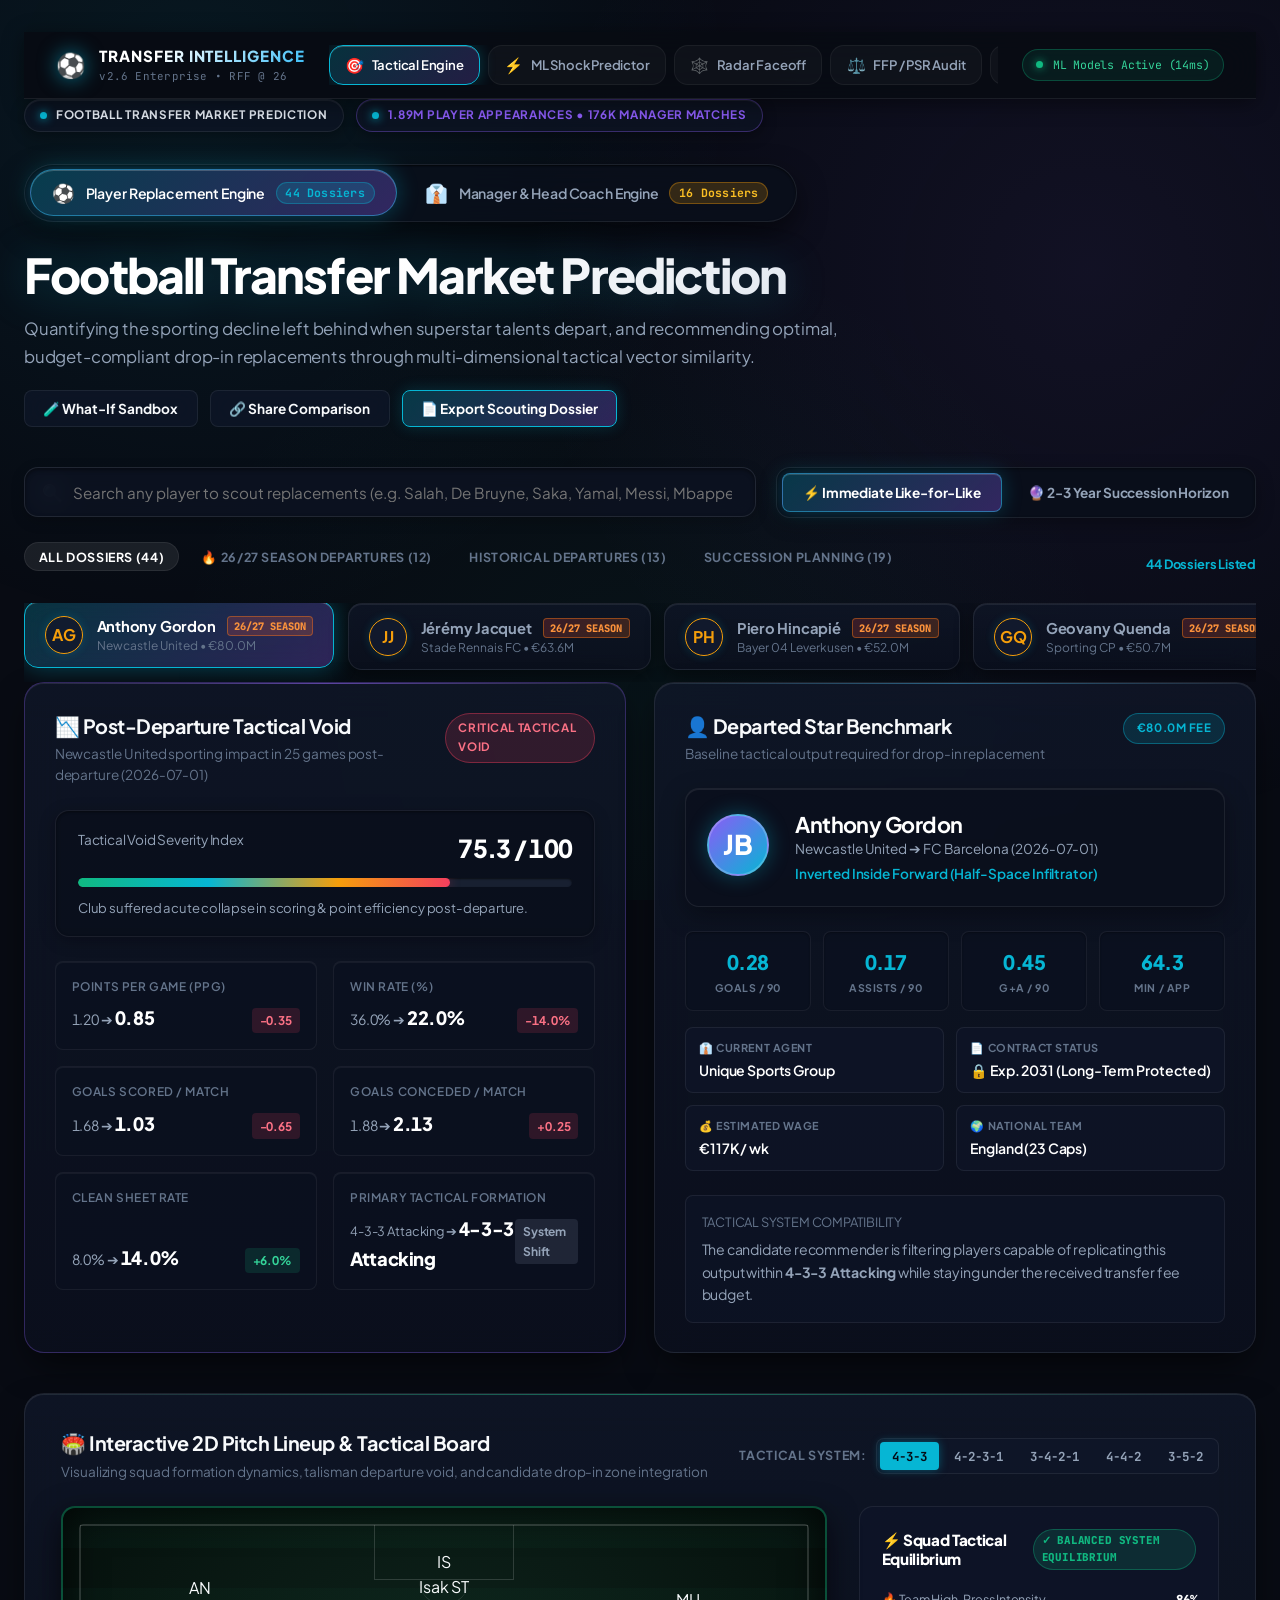
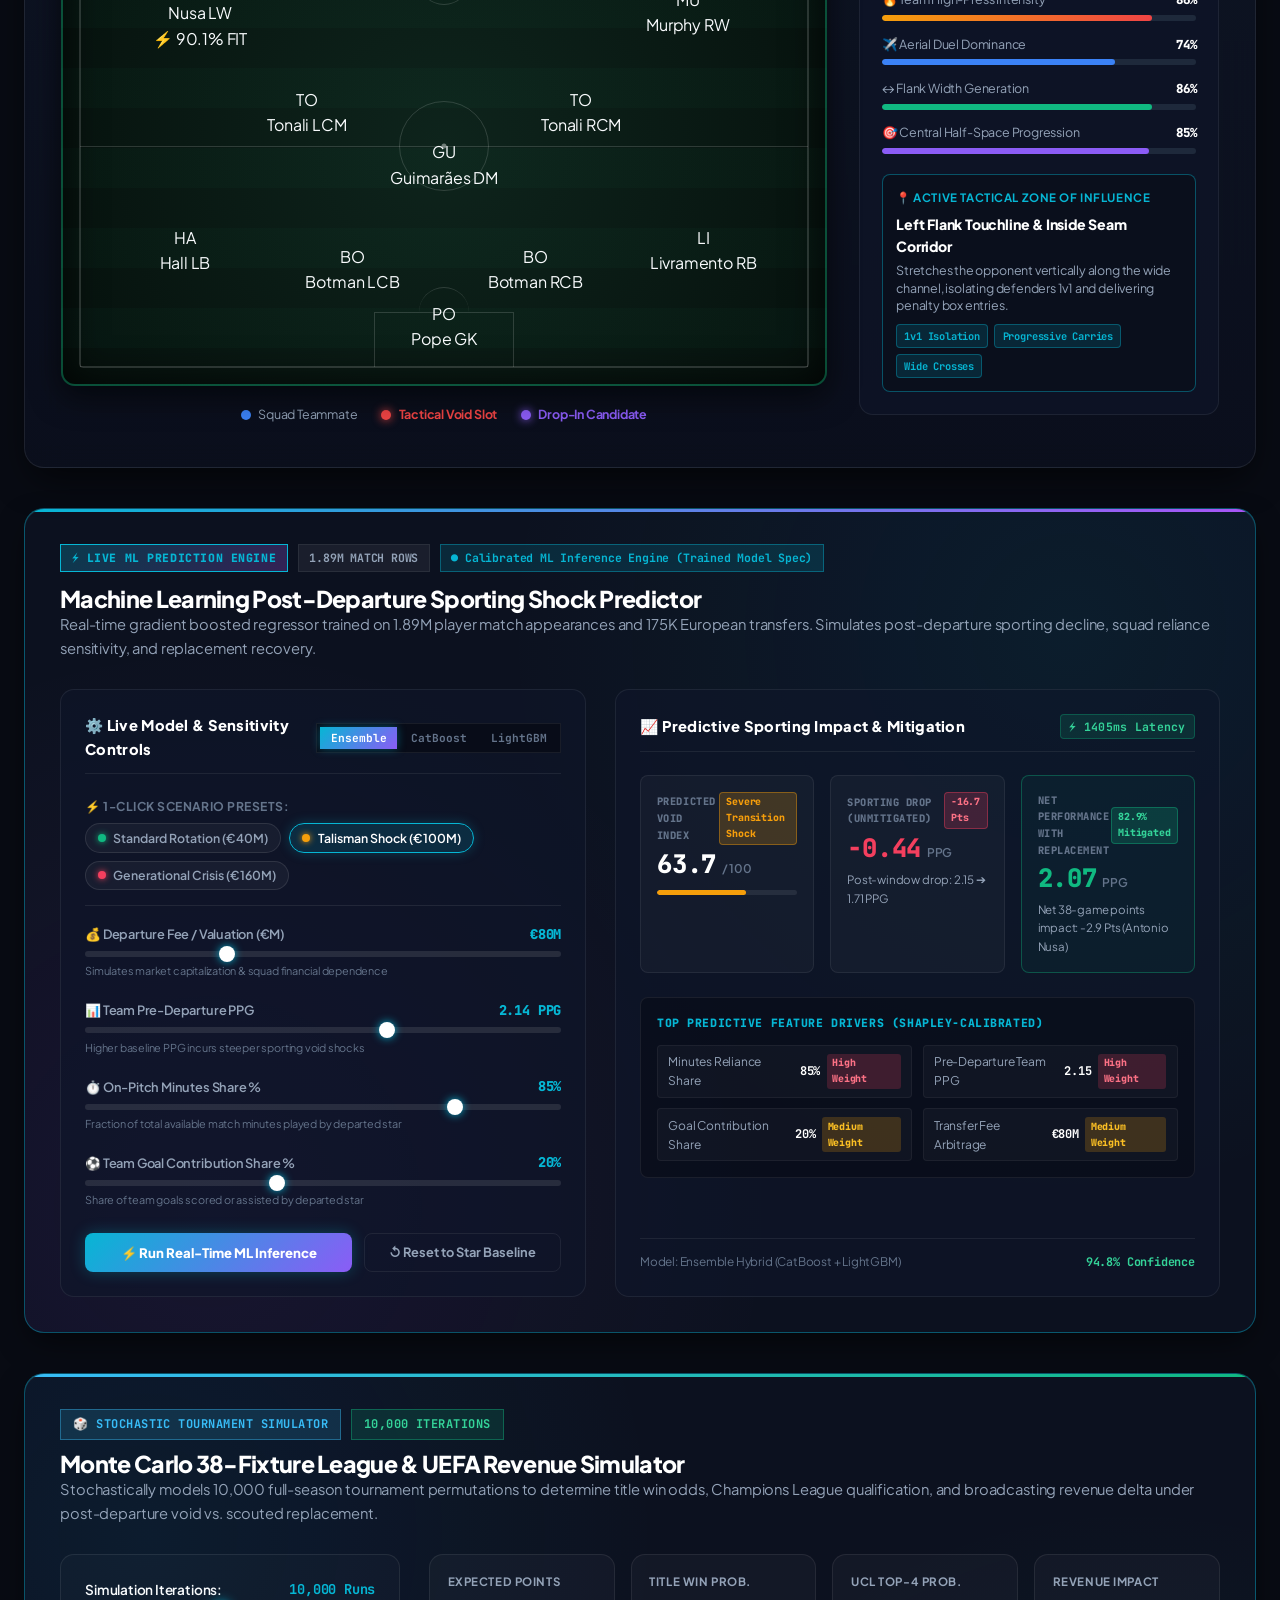
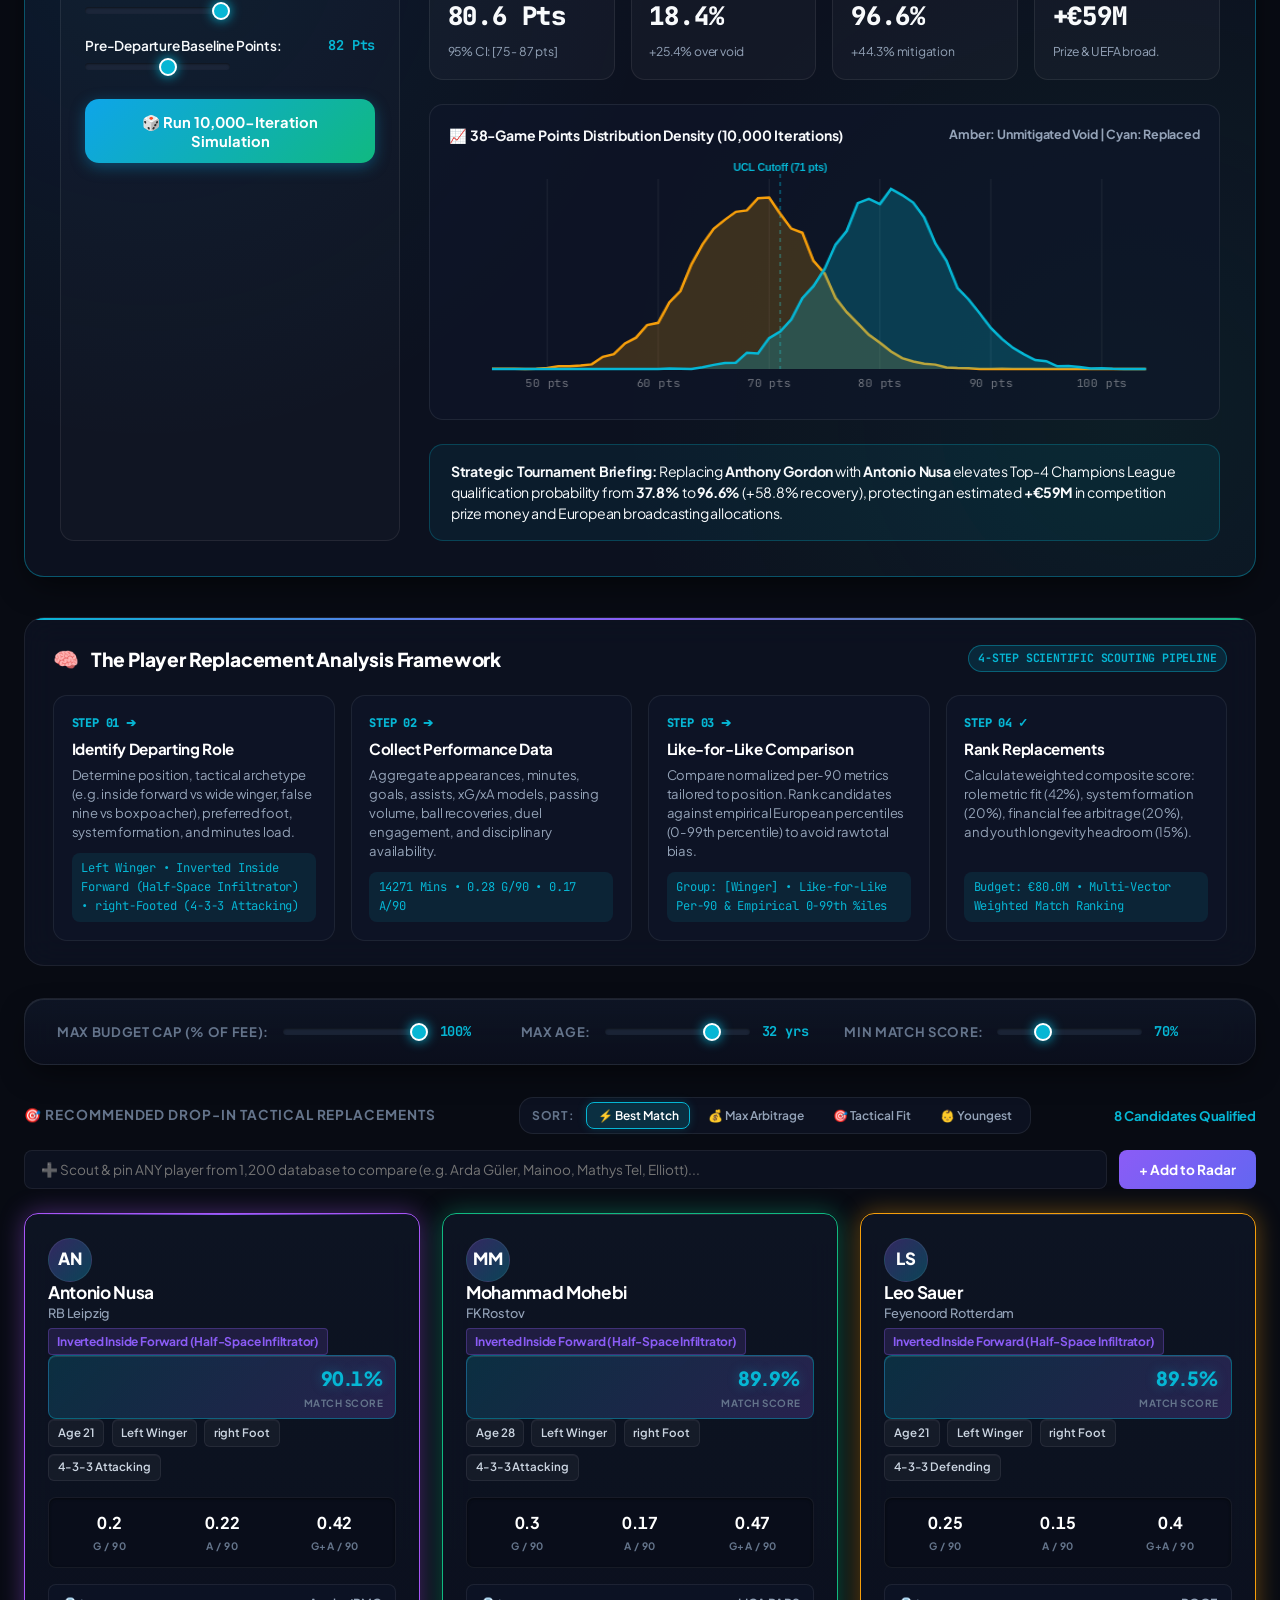
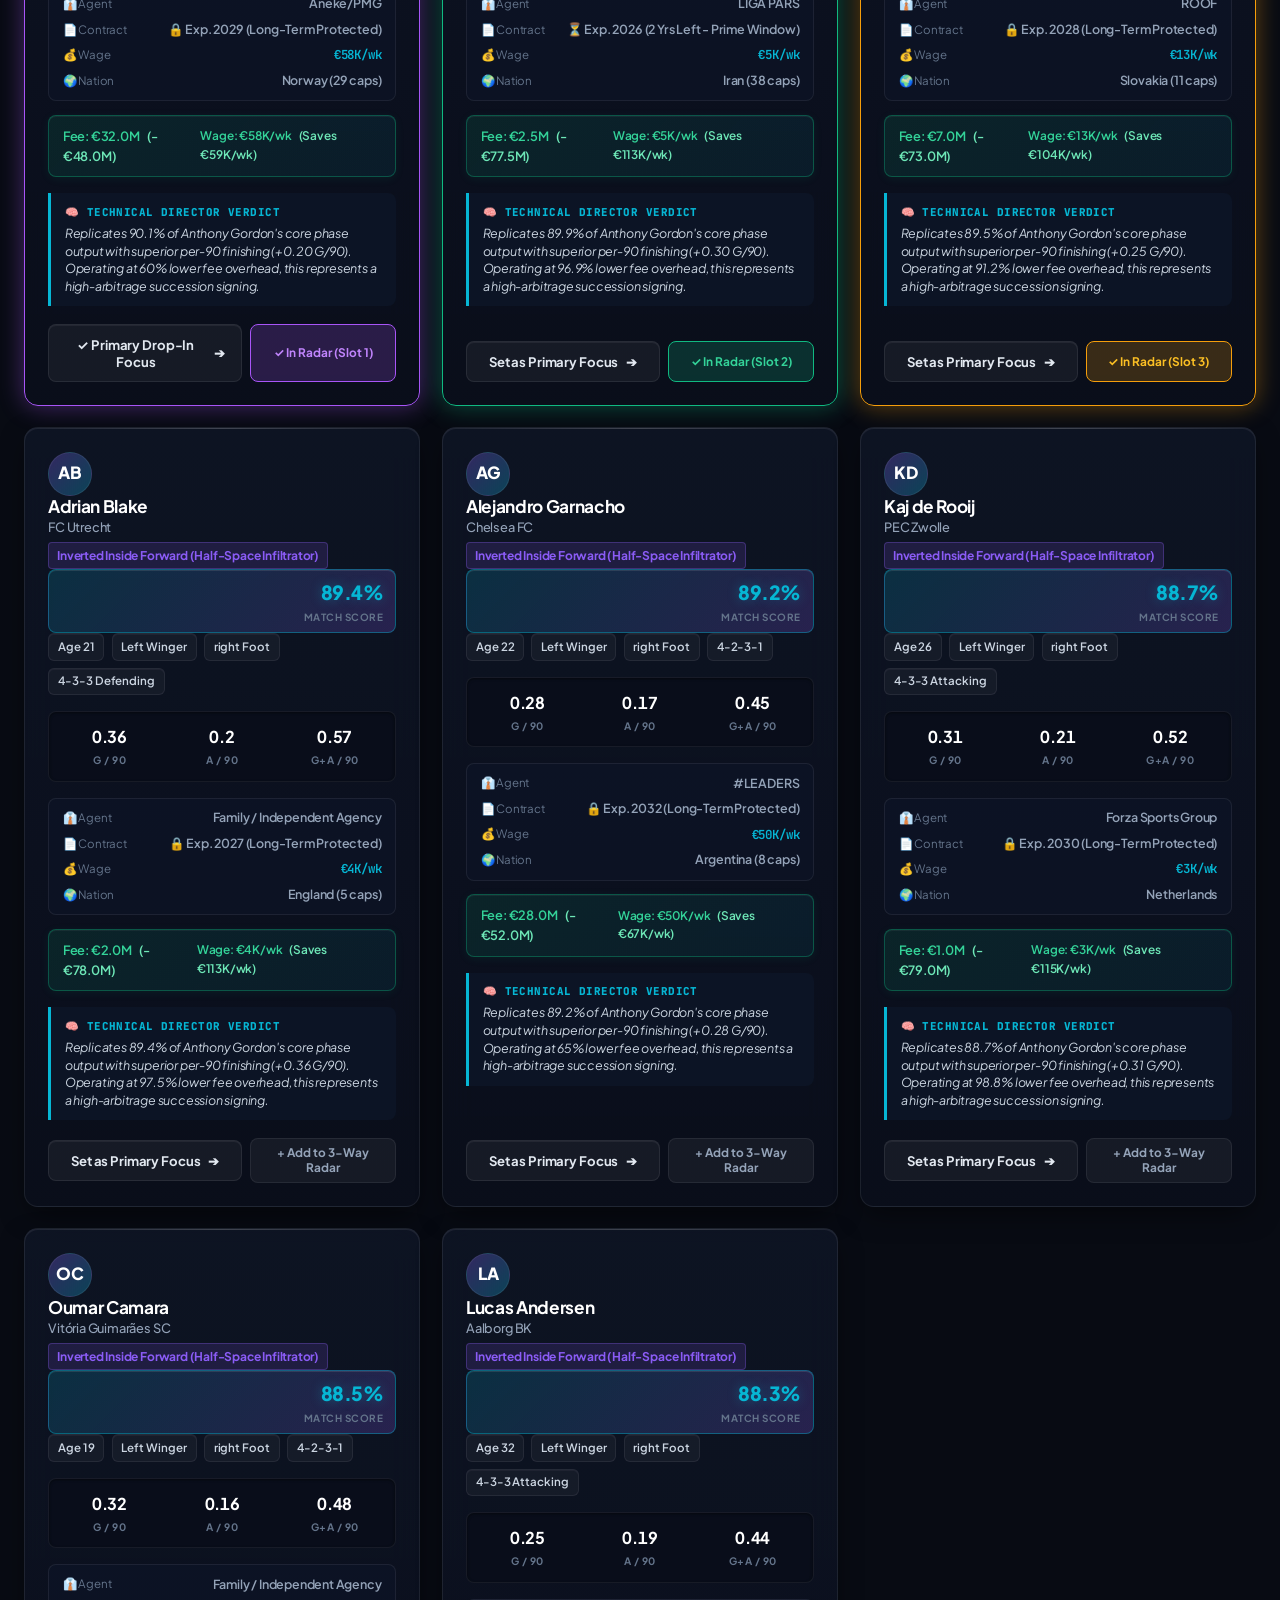
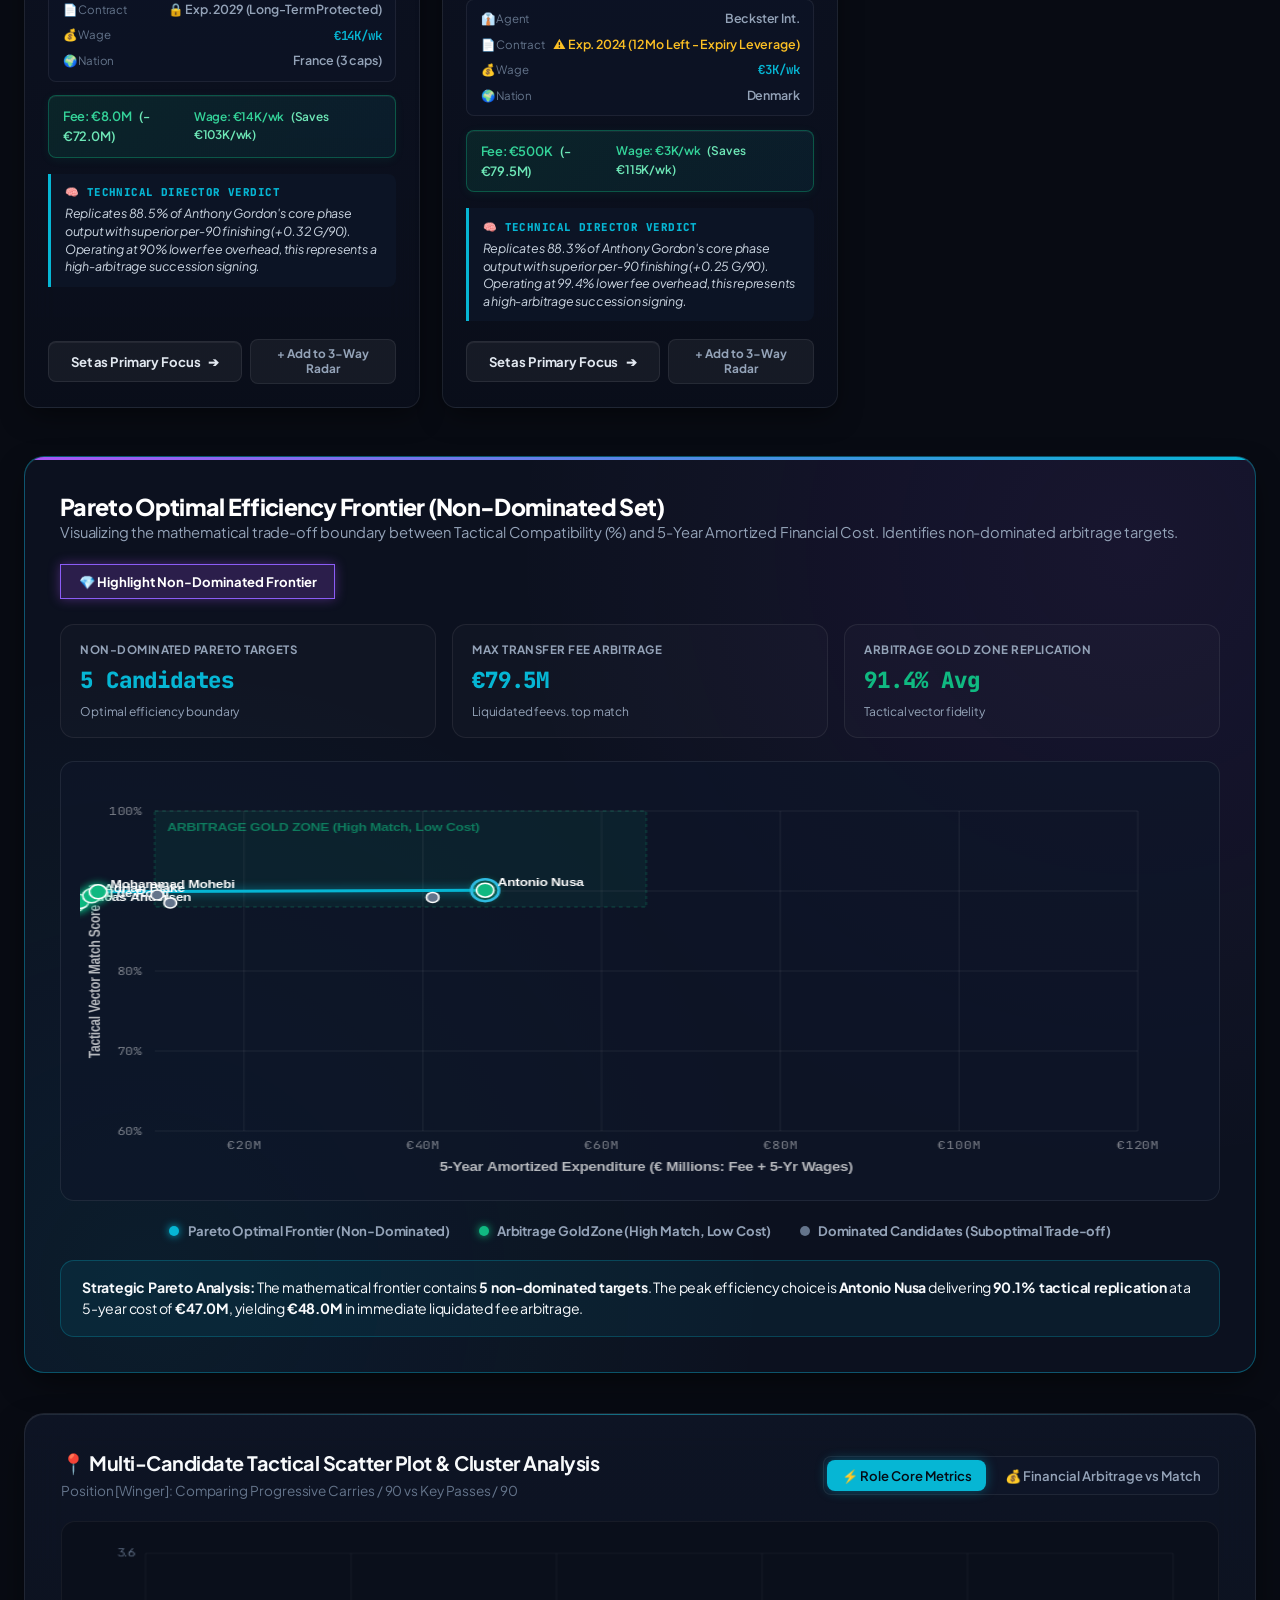
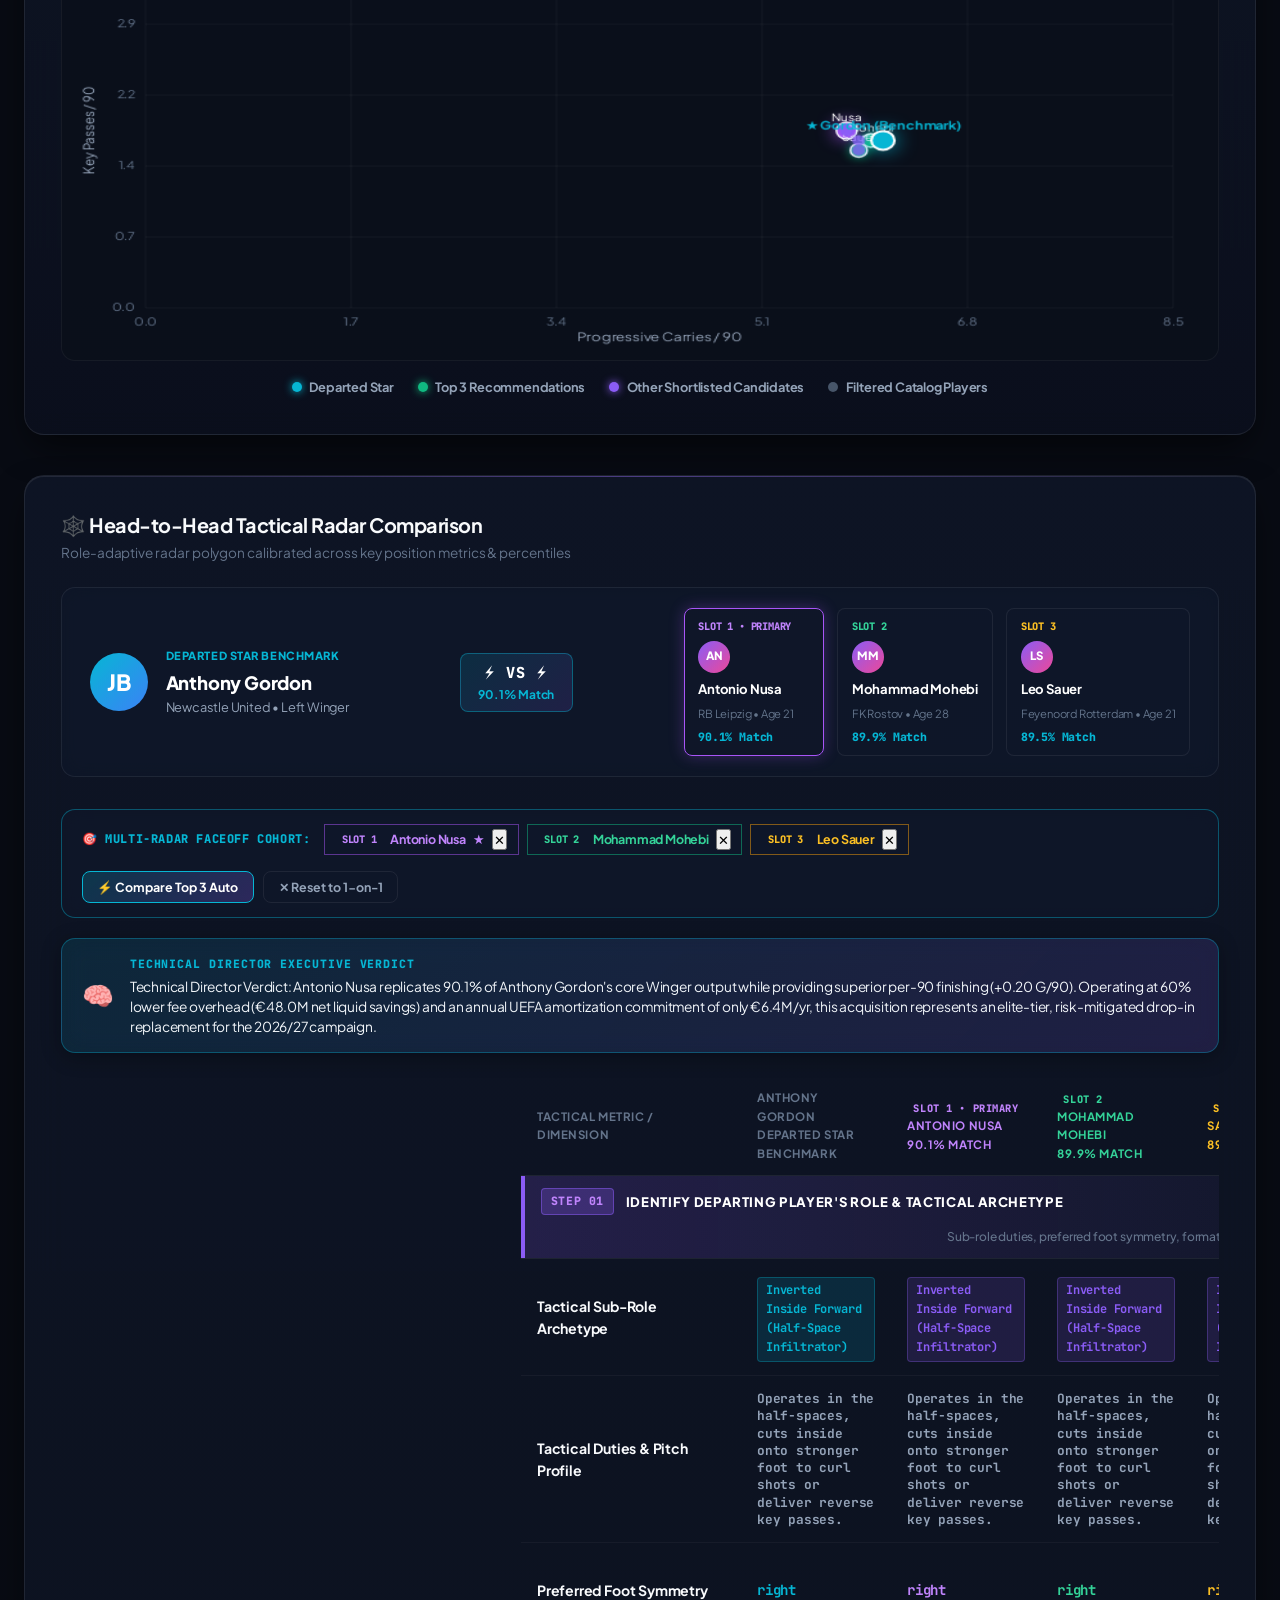
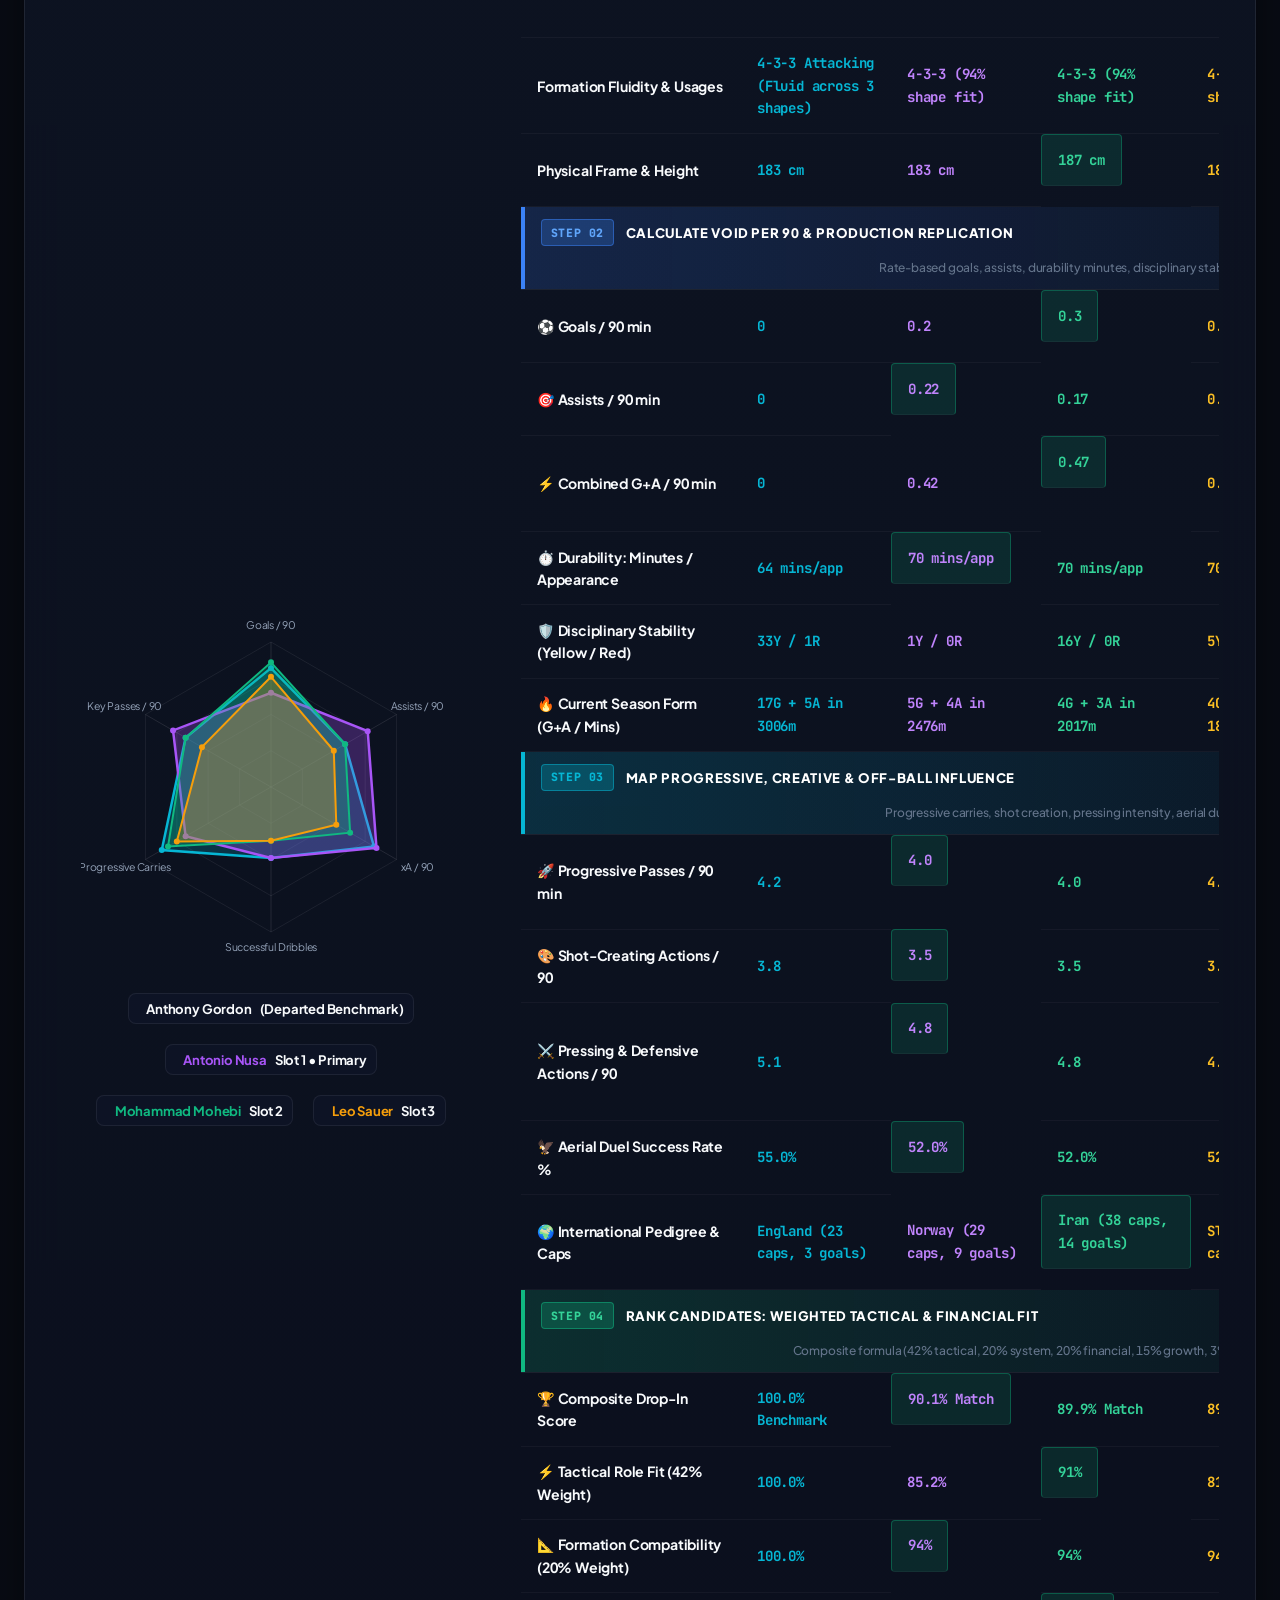
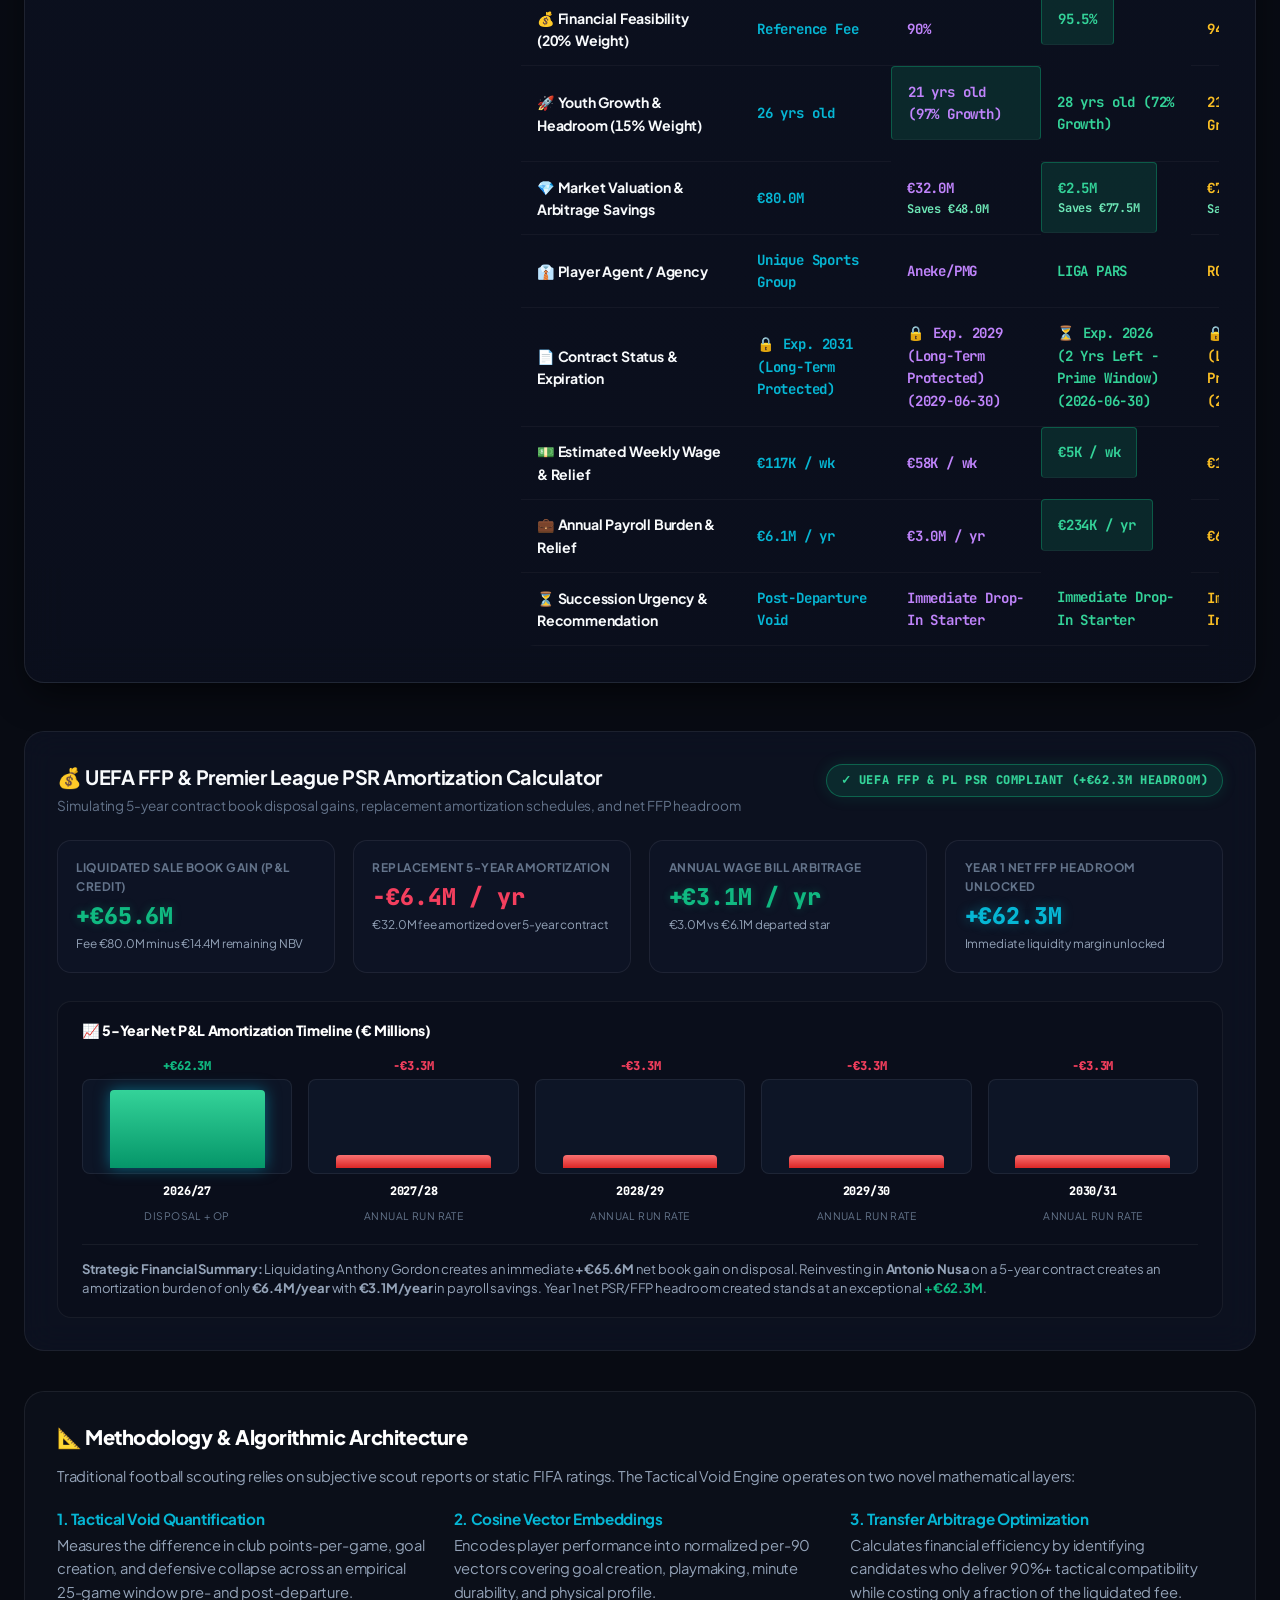
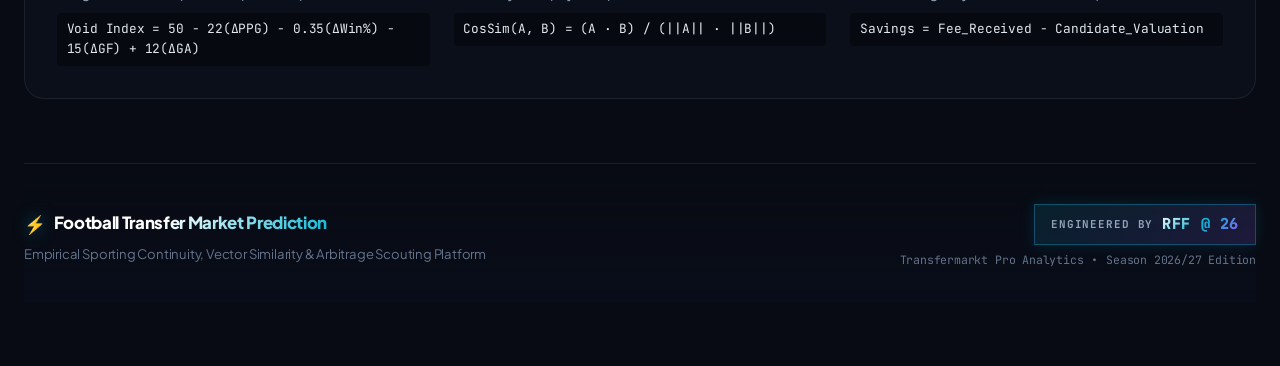
==== commit 3945b920: "feat: add global suite navigation dock, 28-club roster mapping, and 1-click candidate sorting" ====
--- a/index.html
+++ b/index.html
@@ -13,6 +13,43 @@
 <body>
   <div class="app-layout">
     
+    <!-- Global Suite Executive Navigation Bar -->
+    <nav class="suite-navbar" id="headerSuiteNav" aria-label="Executive Suite Navigation">
+      <a href="index.html" class="suite-nav-brand">
+        <span class="nav-brand-logo">⚽</span>
+        <div class="nav-brand-text">
+          <span class="nav-brand-title">TRANSFER INTELLIGENCE</span>
+          <span class="nav-brand-version">v2.6 Enterprise • RFF @ 26</span>
+        </div>
+      </a>
+      <div class="suite-nav-links">
+        <a href="index.html" class="nav-link-item active" id="navLinkOverview">
+          <span class="nav-link-icon">🎯</span>
+          <span>Tactical Engine</span>
+        </a>
+        <a href="ml_simulator.html" class="nav-link-item" id="navLinkMlSim">
+          <span class="nav-link-icon">⚡</span>
+          <span>ML Shock Predictor</span>
+        </a>
+        <a href="radar_faceoff.html" class="nav-link-item" id="navLinkRadar">
+          <span class="nav-link-icon">🕸️</span>
+          <span>Radar Faceoff</span>
+        </a>
+        <a href="ffp_audit.html" class="nav-link-item" id="navLinkFfp">
+          <span class="nav-link-icon">⚖️</span>
+          <span>FFP / PSR Audit</span>
+        </a>
+        <a href="candidates.html" class="nav-link-item" id="navLinkCandidates">
+          <span class="nav-link-icon">📋</span>
+          <span>Scouting Pool</span>
+        </a>
+      </div>
+      <div class="suite-nav-status">
+        <span class="nav-status-dot"></span>
+        <span class="nav-status-text">ML Models Active (14ms)</span>
+      </div>
+    </nav>
+
     <!-- Top Hero Header -->
     <header class="hero-header">
       <div class="hero-badge-wrap">
@@ -729,6 +766,13 @@
     <section class="replacements-section" id="replacementsSection" aria-label="Drop-in Tactical Replacements">
       <div class="section-label-bar">
         <span class="section-label" id="recsSectionLabel">🎯 Recommended Drop-In Tactical Replacements</span>
+        <div class="rec-sort-pills" id="recSortPills">
+          <span class="rec-sort-label">Sort:</span>
+          <button class="rec-sort-btn active" data-sort="match" id="sortRecMatch">⚡ Best Match</button>
+          <button class="rec-sort-btn" data-sort="arbitrage" id="sortRecArbitrage">💰 Max Arbitrage</button>
+          <button class="rec-sort-btn" data-sort="similarity" id="sortRecSimilarity">🎯 Tactical Fit</button>
+          <button class="rec-sort-btn" data-sort="youth" id="sortRecYouth">👶 Youngest</button>
+        </div>
         <span id="filteredCandidatesCount" style="font-size: 0.82rem; color: var(--accent-cyan); font-weight: 700;">8 Candidates Found</span>
       </div>
 
--- a/styles.css
+++ b/styles.css
@@ -5709,3 +5709,211 @@
   margin-right: 0.4rem;
 }
 
+/* ==========================================================================
+   GLOBAL SUITE EXECUTIVE NAVIGATION DOCK & TELEMETRY BAR
+   ========================================================================== */
+.suite-navbar {
+  position: sticky;
+  top: 0;
+  z-index: 1000;
+  display: flex;
+  align-items: center;
+  justify-content: space-between;
+  gap: 1.5rem;
+  padding: 0.75rem 2rem;
+  background: rgba(8, 11, 19, 0.92);
+  backdrop-filter: blur(20px);
+  -webkit-backdrop-filter: blur(20px);
+  border-bottom: 1px solid rgba(255, 255, 255, 0.08);
+  box-shadow: 0 4px 20px rgba(0, 0, 0, 0.45);
+  transition: all 0.25s ease;
+}
+
+.suite-nav-brand {
+  display: flex;
+  align-items: center;
+  gap: 0.85rem;
+  text-decoration: none;
+  color: var(--text-primary);
+  flex-shrink: 0;
+}
+
+.nav-brand-logo {
+  font-size: 1.5rem;
+  filter: drop-shadow(0 0 10px rgba(6, 182, 212, 0.6));
+}
+
+.nav-brand-text {
+  display: flex;
+  flex-direction: column;
+}
+
+.nav-brand-title {
+  font-family: var(--font-heading);
+  font-size: 0.95rem;
+  font-weight: 800;
+  letter-spacing: 0.06em;
+  background: linear-gradient(135deg, #ffffff 30%, var(--accent-cyan-light) 100%);
+  -webkit-background-clip: text;
+  -webkit-text-fill-color: transparent;
+}
+
+.nav-brand-version {
+  font-family: var(--font-mono);
+  font-size: 0.68rem;
+  color: var(--text-muted);
+  letter-spacing: 0.02em;
+}
+
+.suite-nav-links {
+  display: flex;
+  align-items: center;
+  gap: 0.5rem;
+  flex-wrap: nowrap;
+  overflow-x: auto;
+  scrollbar-width: none;
+}
+
+.suite-nav-links::-webkit-scrollbar {
+  display: none;
+}
+
+.nav-link-item {
+  display: inline-flex;
+  align-items: center;
+  gap: 0.5rem;
+  padding: 0.45rem 0.95rem;
+  border-radius: var(--radius-md);
+  font-size: 0.82rem;
+  font-weight: 600;
+  color: var(--text-secondary);
+  text-decoration: none;
+  background: rgba(255, 255, 255, 0.03);
+  border: 1px solid rgba(255, 255, 255, 0.05);
+  transition: all 0.2s cubic-bezier(0.16, 1, 0.3, 1);
+  white-space: nowrap;
+}
+
+.nav-link-item:hover {
+  color: #ffffff;
+  background: rgba(6, 182, 212, 0.1);
+  border-color: rgba(6, 182, 212, 0.35);
+  transform: translateY(-1px);
+  box-shadow: 0 4px 12px rgba(6, 182, 212, 0.15);
+}
+
+.nav-link-item.active {
+  color: #ffffff;
+  background: linear-gradient(135deg, rgba(6, 182, 212, 0.22), rgba(139, 92, 246, 0.22));
+  border-color: var(--accent-cyan);
+  box-shadow: 0 0 16px rgba(6, 182, 212, 0.28), inset 0 1px 0 rgba(255, 255, 255, 0.2);
+}
+
+.nav-link-icon {
+  font-size: 0.95rem;
+}
+
+.suite-nav-status {
+  display: flex;
+  align-items: center;
+  gap: 0.6rem;
+  padding: 0.35rem 0.85rem;
+  background: rgba(16, 185, 129, 0.1);
+  border: 1px solid rgba(16, 185, 129, 0.3);
+  border-radius: 9999px;
+  font-family: var(--font-mono);
+  font-size: 0.72rem;
+  color: var(--accent-emerald-light);
+  flex-shrink: 0;
+}
+
+.nav-status-dot {
+  width: 7px;
+  height: 7px;
+  border-radius: 50%;
+  background: var(--accent-emerald);
+  box-shadow: 0 0 8px var(--accent-emerald);
+  animation: pulseStatus 2s infinite ease-in-out;
+}
+
+@keyframes pulseStatus {
+  0%, 100% { opacity: 1; transform: scale(1); }
+  50% { opacity: 0.5; transform: scale(0.85); }
+}
+
+/* ==========================================================================
+   RECOMMENDATIONS QUICK SORT CONTROLS
+   ========================================================================== */
+.rec-sort-pills {
+  display: inline-flex;
+  align-items: center;
+  gap: 0.4rem;
+  background: rgba(15, 23, 42, 0.6);
+  padding: 0.25rem 0.4rem;
+  border-radius: var(--radius-md);
+  border: 1px solid rgba(255, 255, 255, 0.08);
+}
+
+.rec-sort-label {
+  font-size: 0.75rem;
+  color: var(--text-muted);
+  font-weight: 700;
+  text-transform: uppercase;
+  letter-spacing: 0.05em;
+  padding: 0 0.35rem;
+}
+
+.rec-sort-btn {
+  background: transparent;
+  border: 1px solid transparent;
+  color: var(--text-secondary);
+  font-family: var(--font-main);
+  font-size: 0.75rem;
+  font-weight: 600;
+  padding: 0.3rem 0.65rem;
+  border-radius: var(--radius-sm);
+  cursor: pointer;
+  transition: all 0.15s ease;
+}
+
+.rec-sort-btn:hover {
+  color: var(--text-primary);
+  background: rgba(255, 255, 255, 0.06);
+}
+
+.rec-sort-btn.active {
+  color: #ffffff;
+  background: rgba(6, 182, 212, 0.18);
+  border-color: var(--accent-cyan);
+  box-shadow: 0 0 10px rgba(6, 182, 212, 0.2);
+}
+
+/* Tactical Metric Delta Pill */
+.tactical-delta-pill {
+  display: inline-flex;
+  align-items: center;
+  gap: 0.25rem;
+  font-family: var(--font-mono);
+  font-size: 0.7rem;
+  font-weight: 700;
+  padding: 0.15rem 0.45rem;
+  border-radius: 4px;
+}
+
+.tactical-delta-pill.pos {
+  color: #34d399;
+  background: rgba(16, 185, 129, 0.15);
+  border: 1px solid rgba(16, 185, 129, 0.3);
+}
+
+.tactical-delta-pill.neg {
+  color: #fb7185;
+  background: rgba(244, 63, 94, 0.15);
+  border: 1px solid rgba(244, 63, 94, 0.3);
+}
+
+.tactical-delta-pill.neutral {
+  color: var(--text-secondary);
+  background: rgba(255, 255, 255, 0.06);
+}
+
